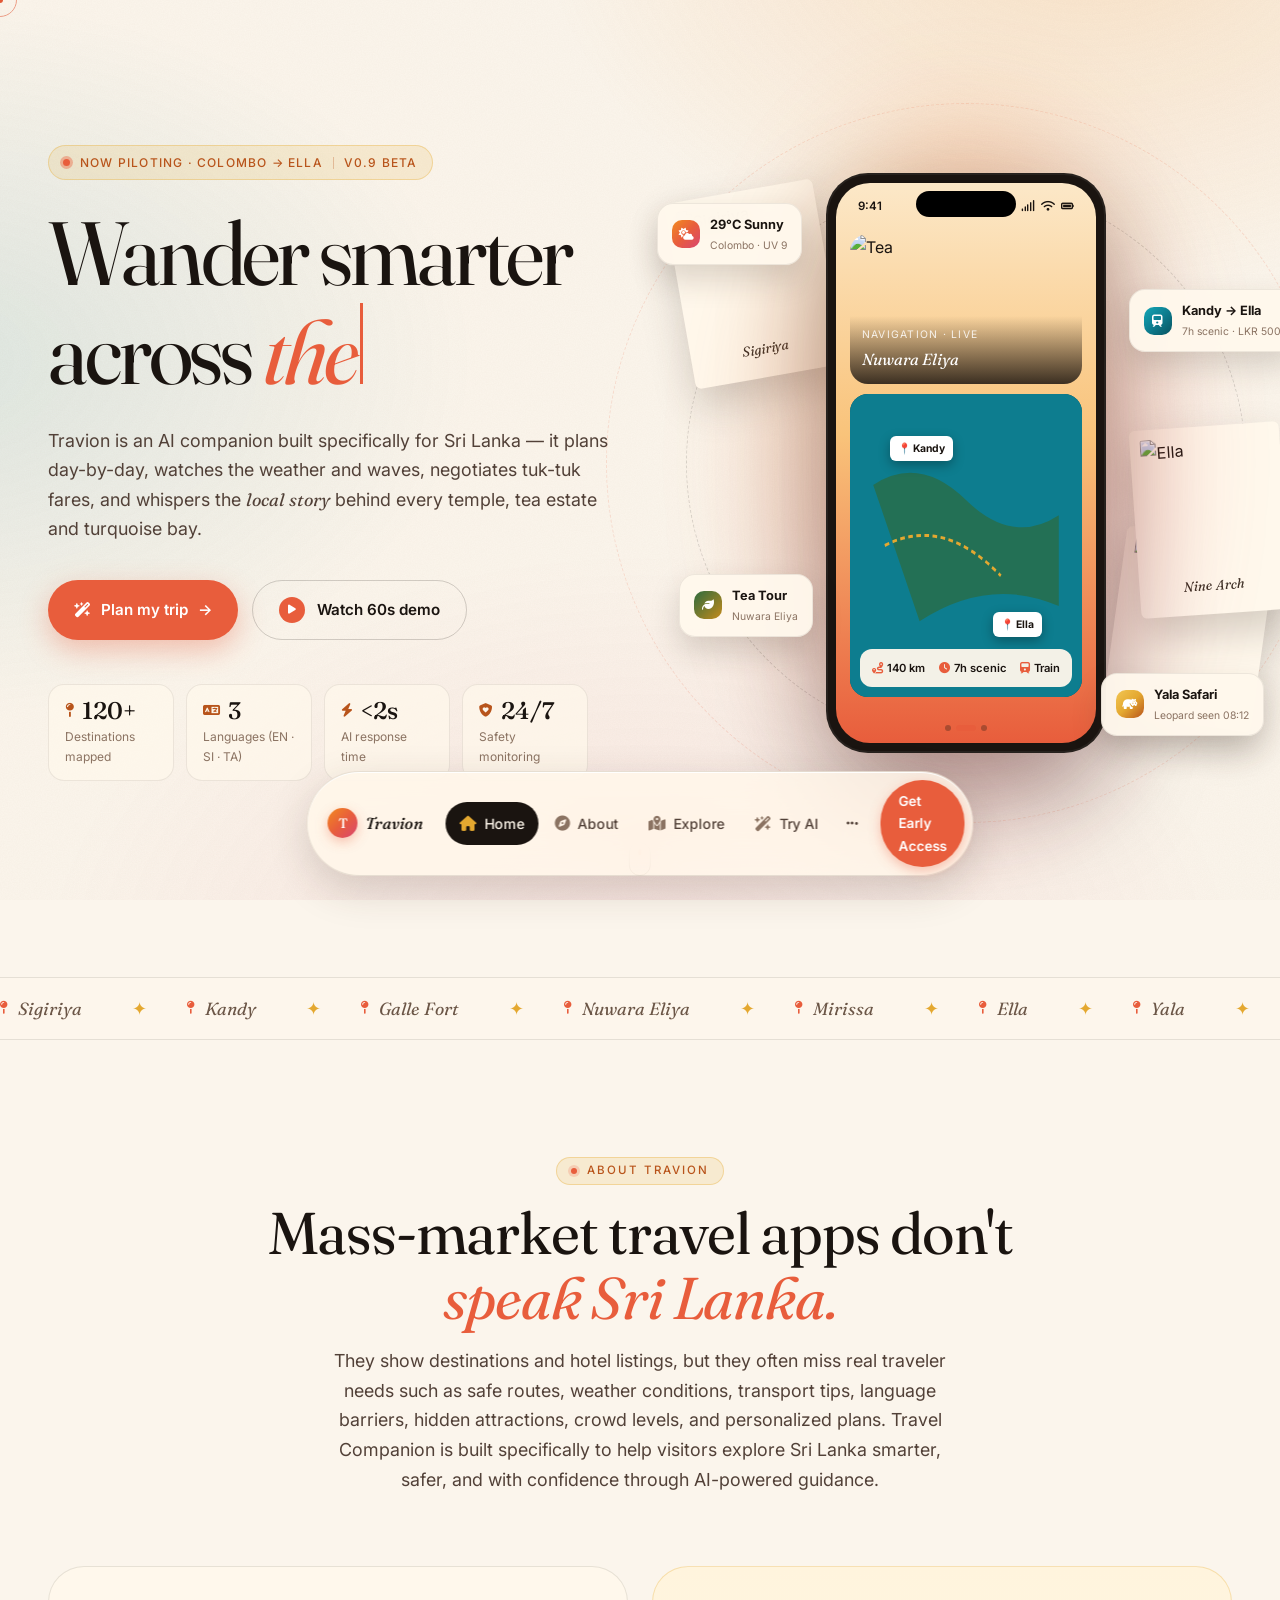
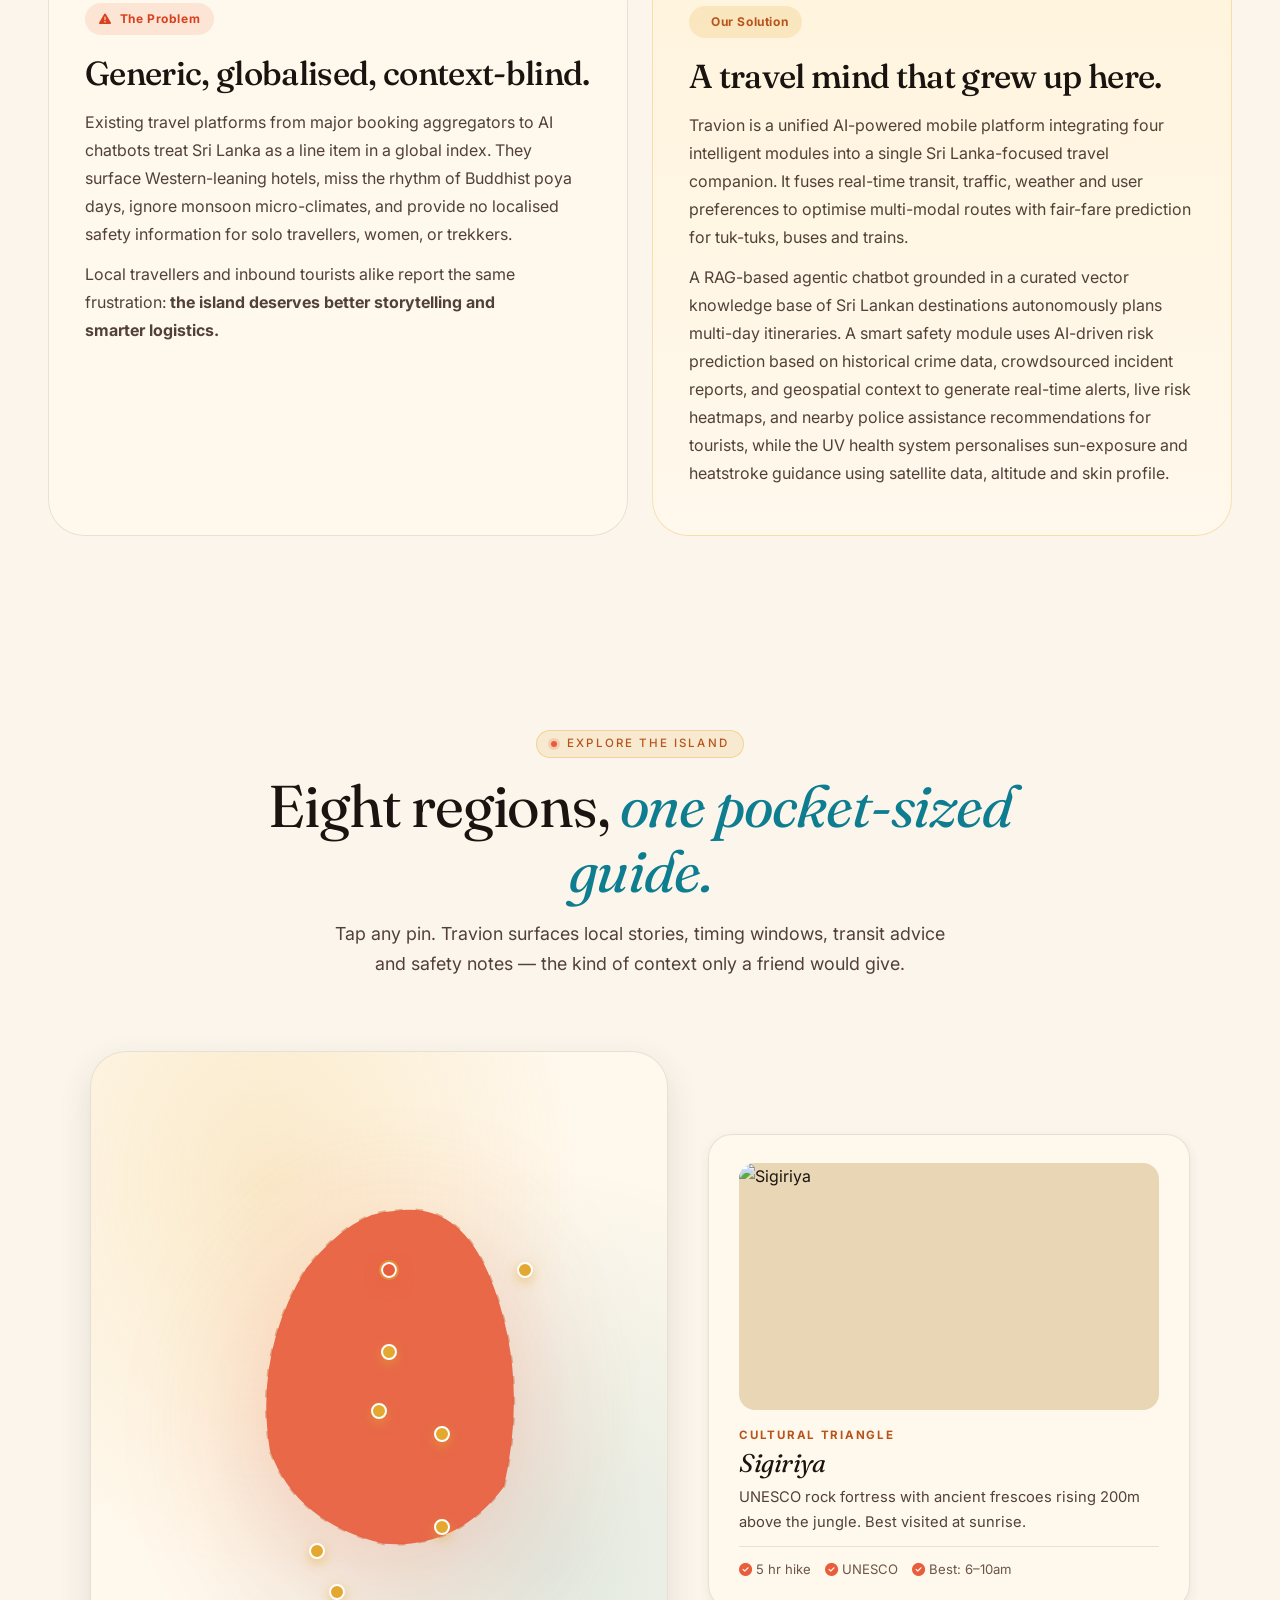
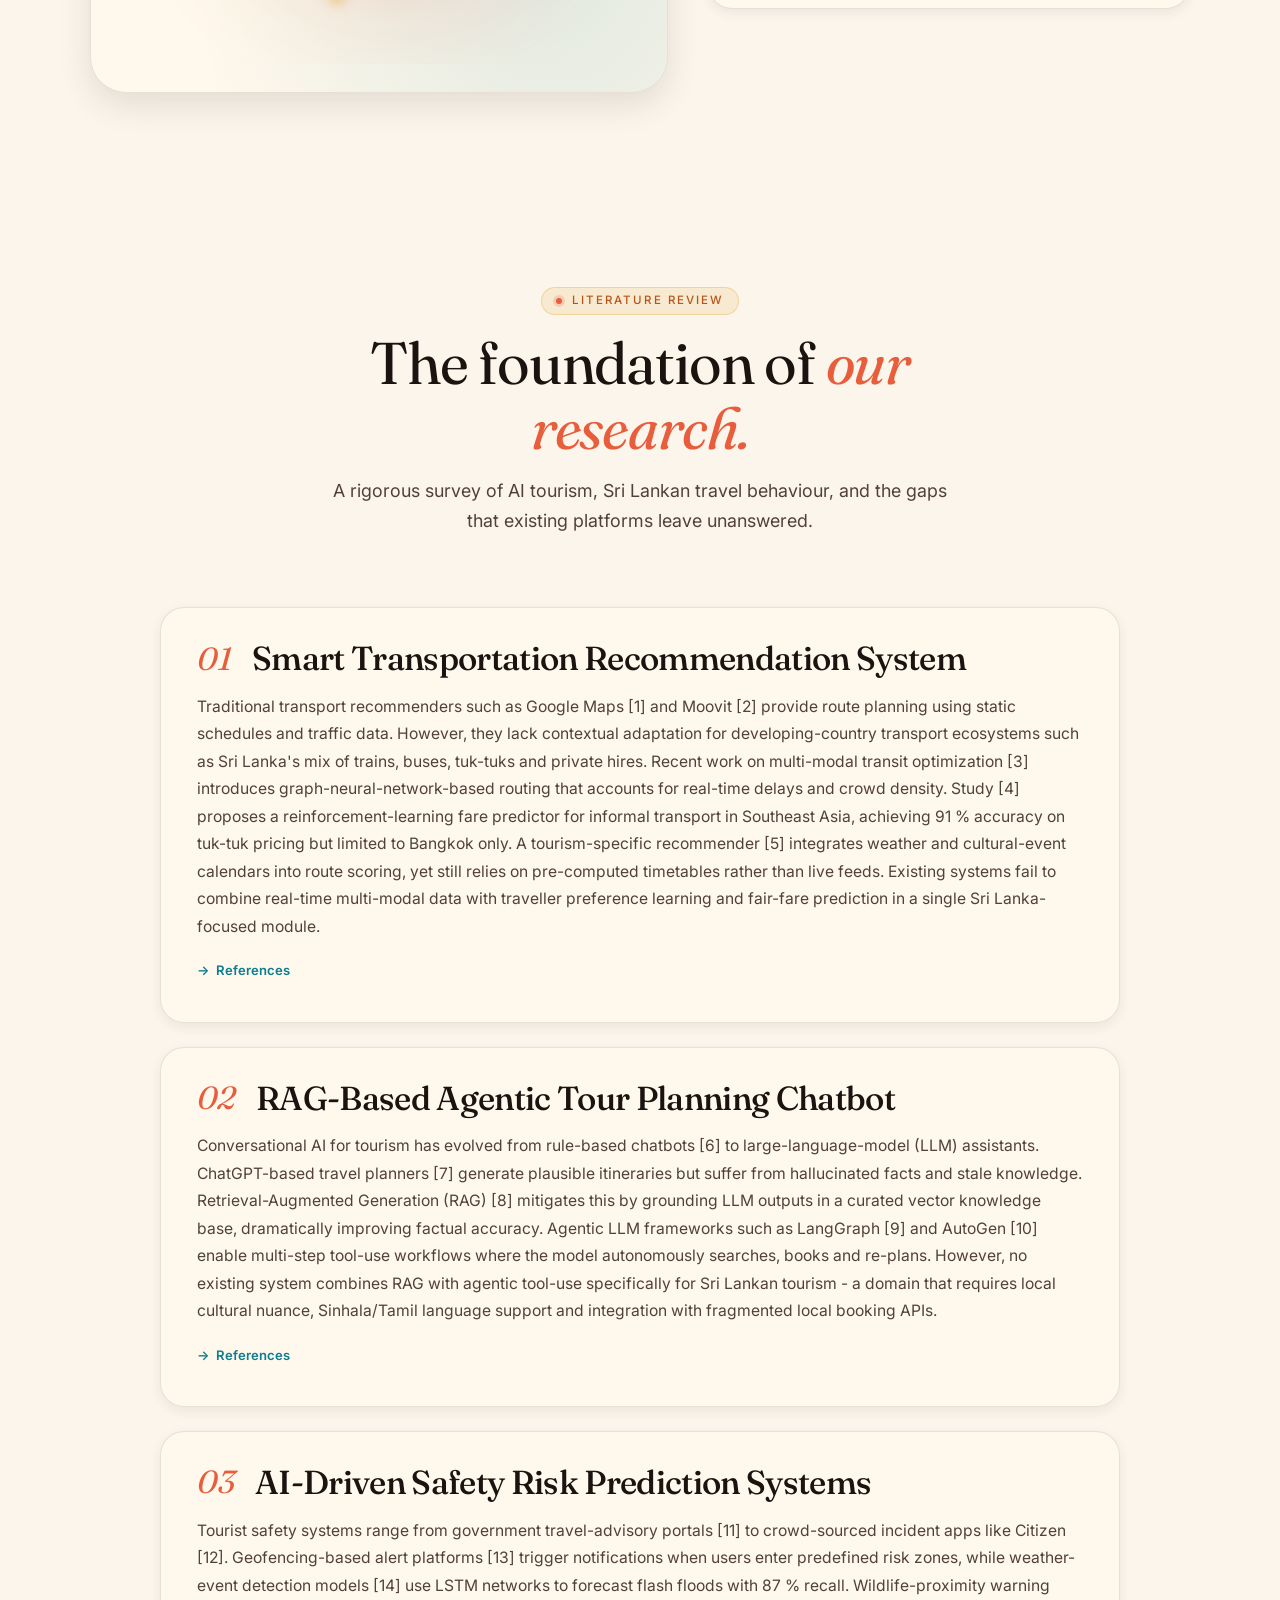
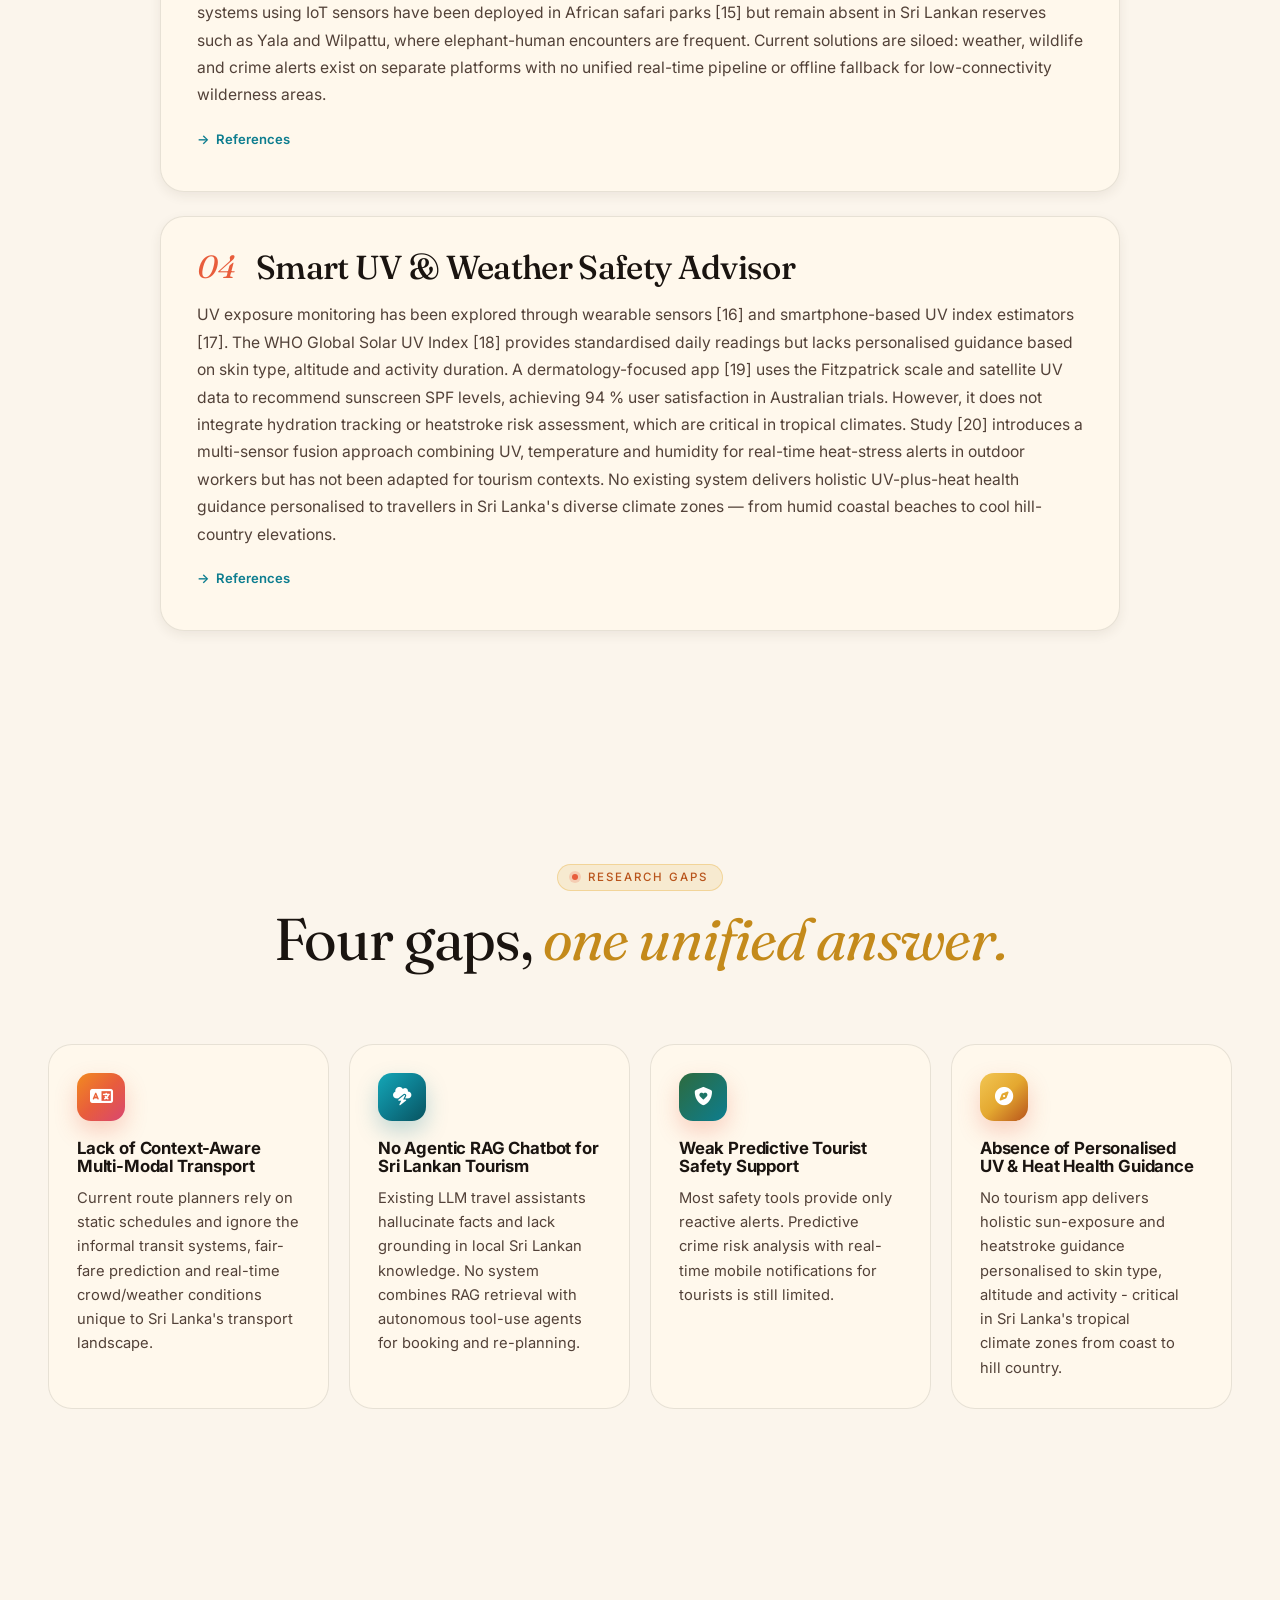
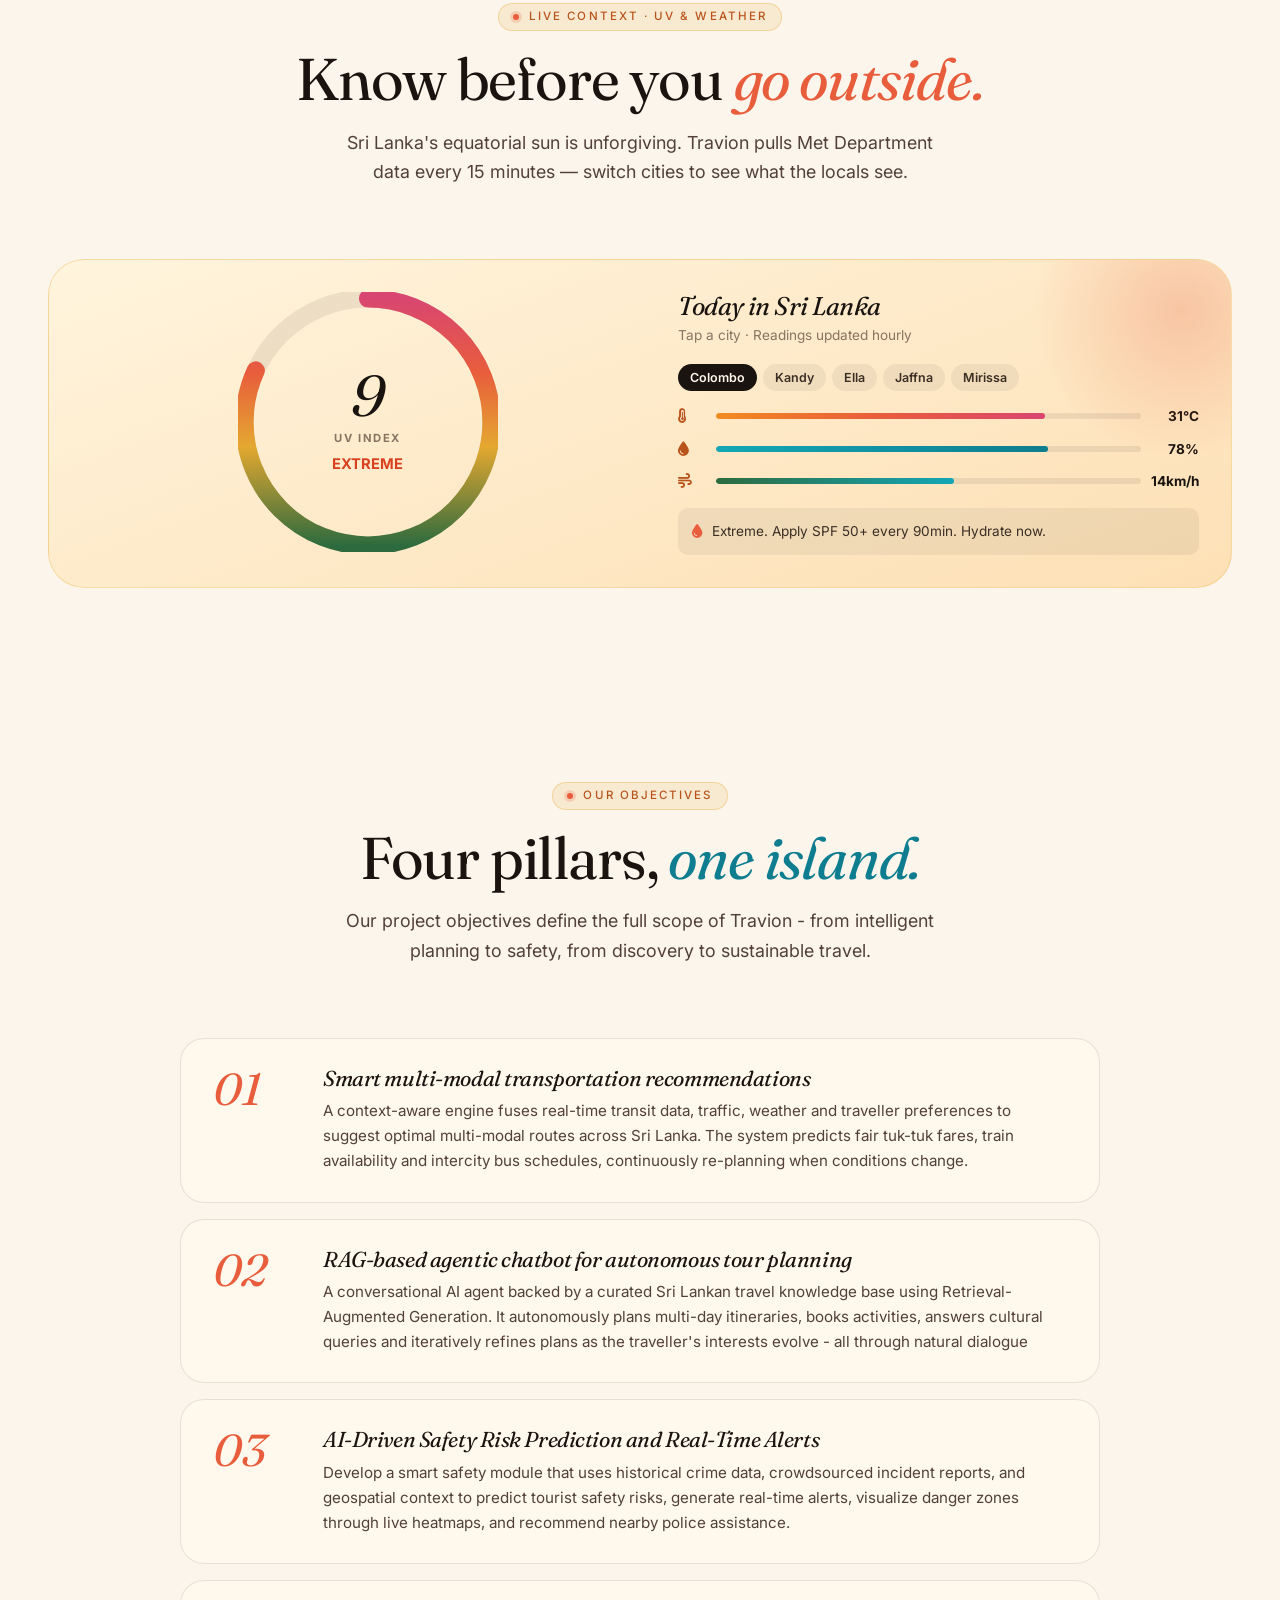
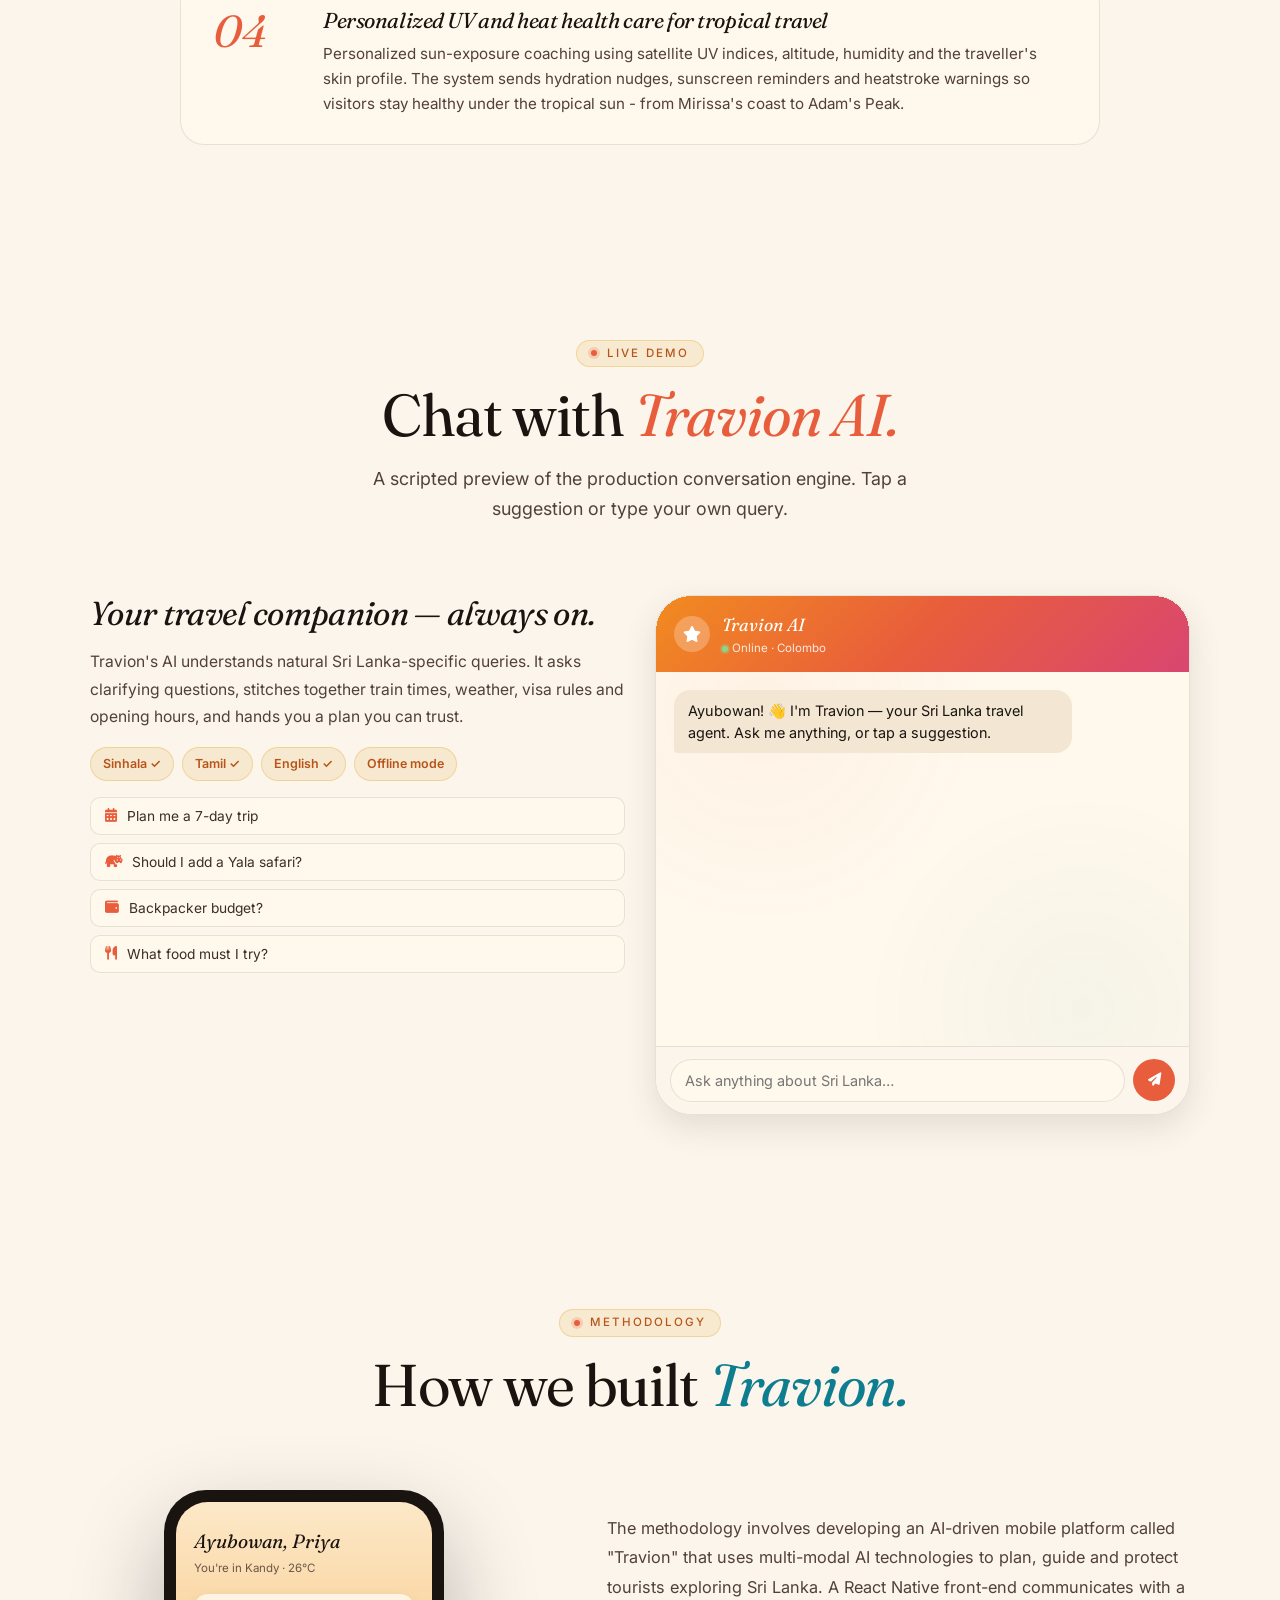
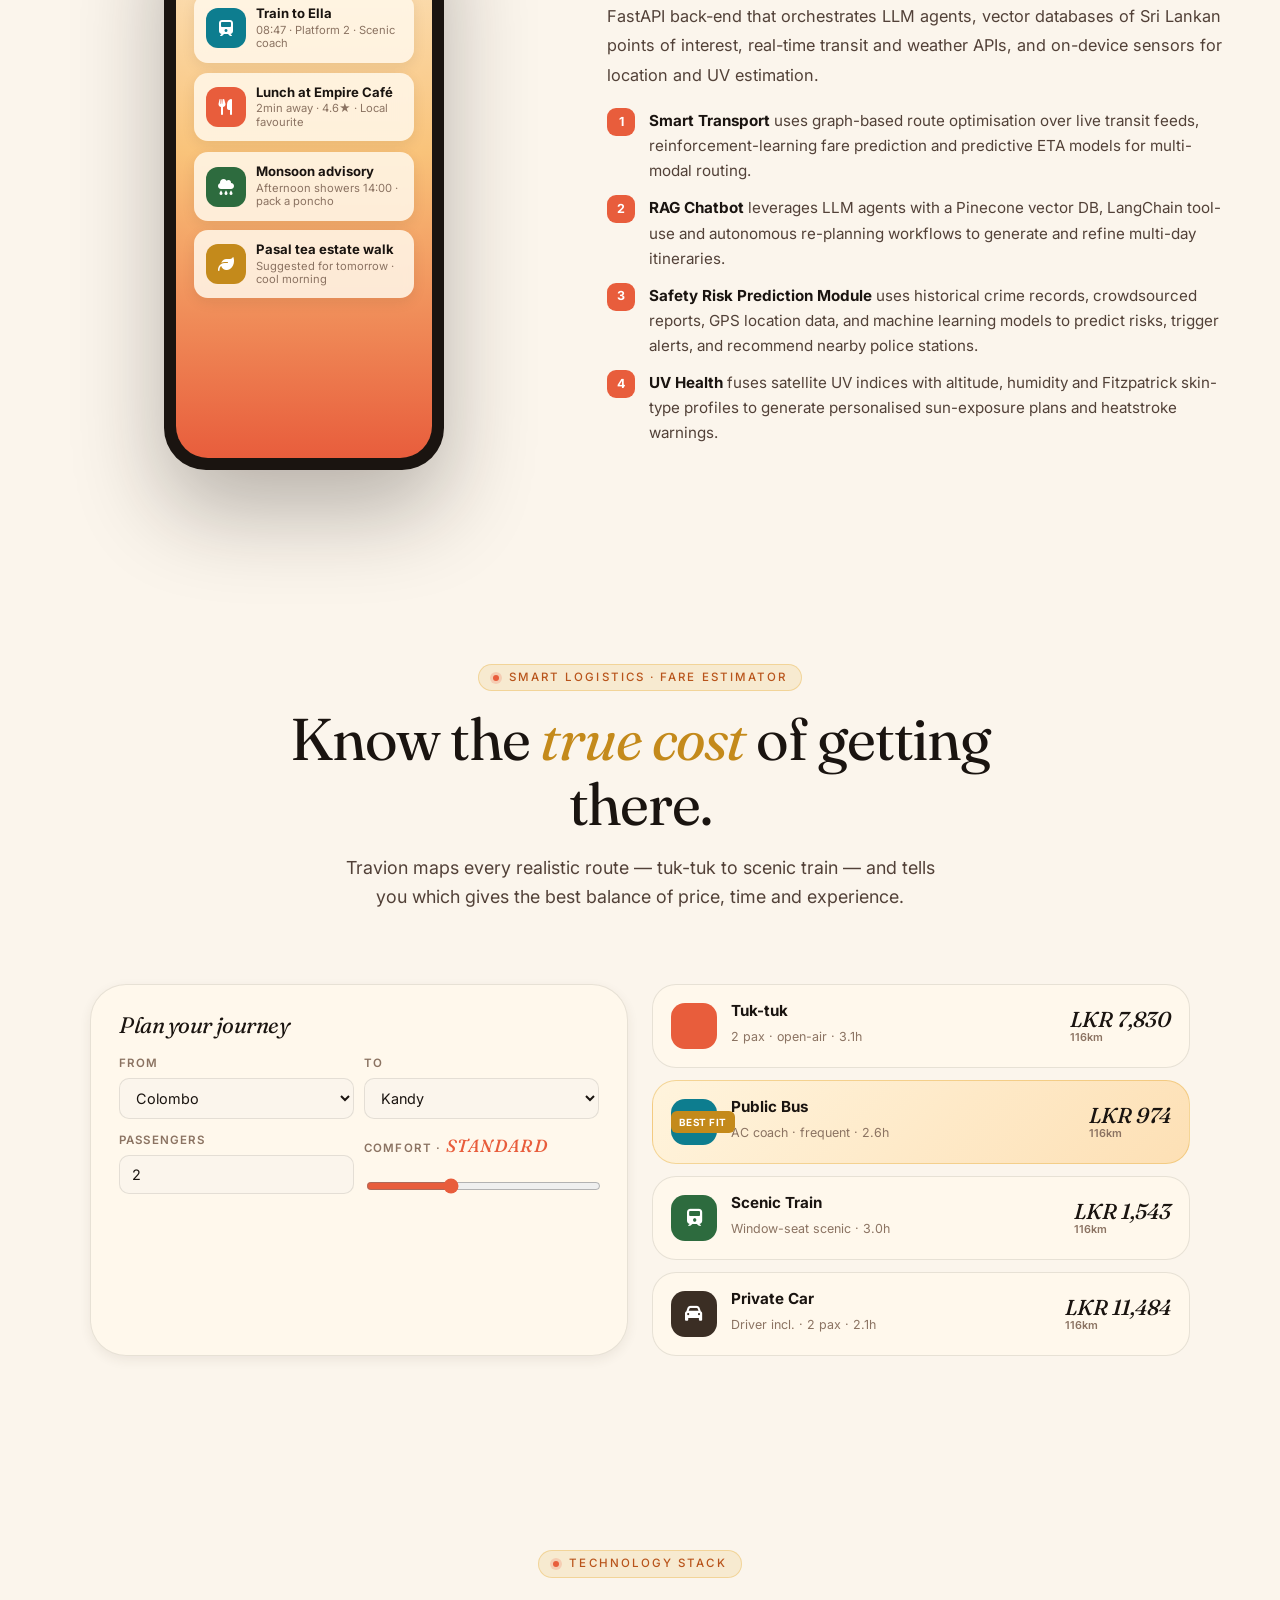
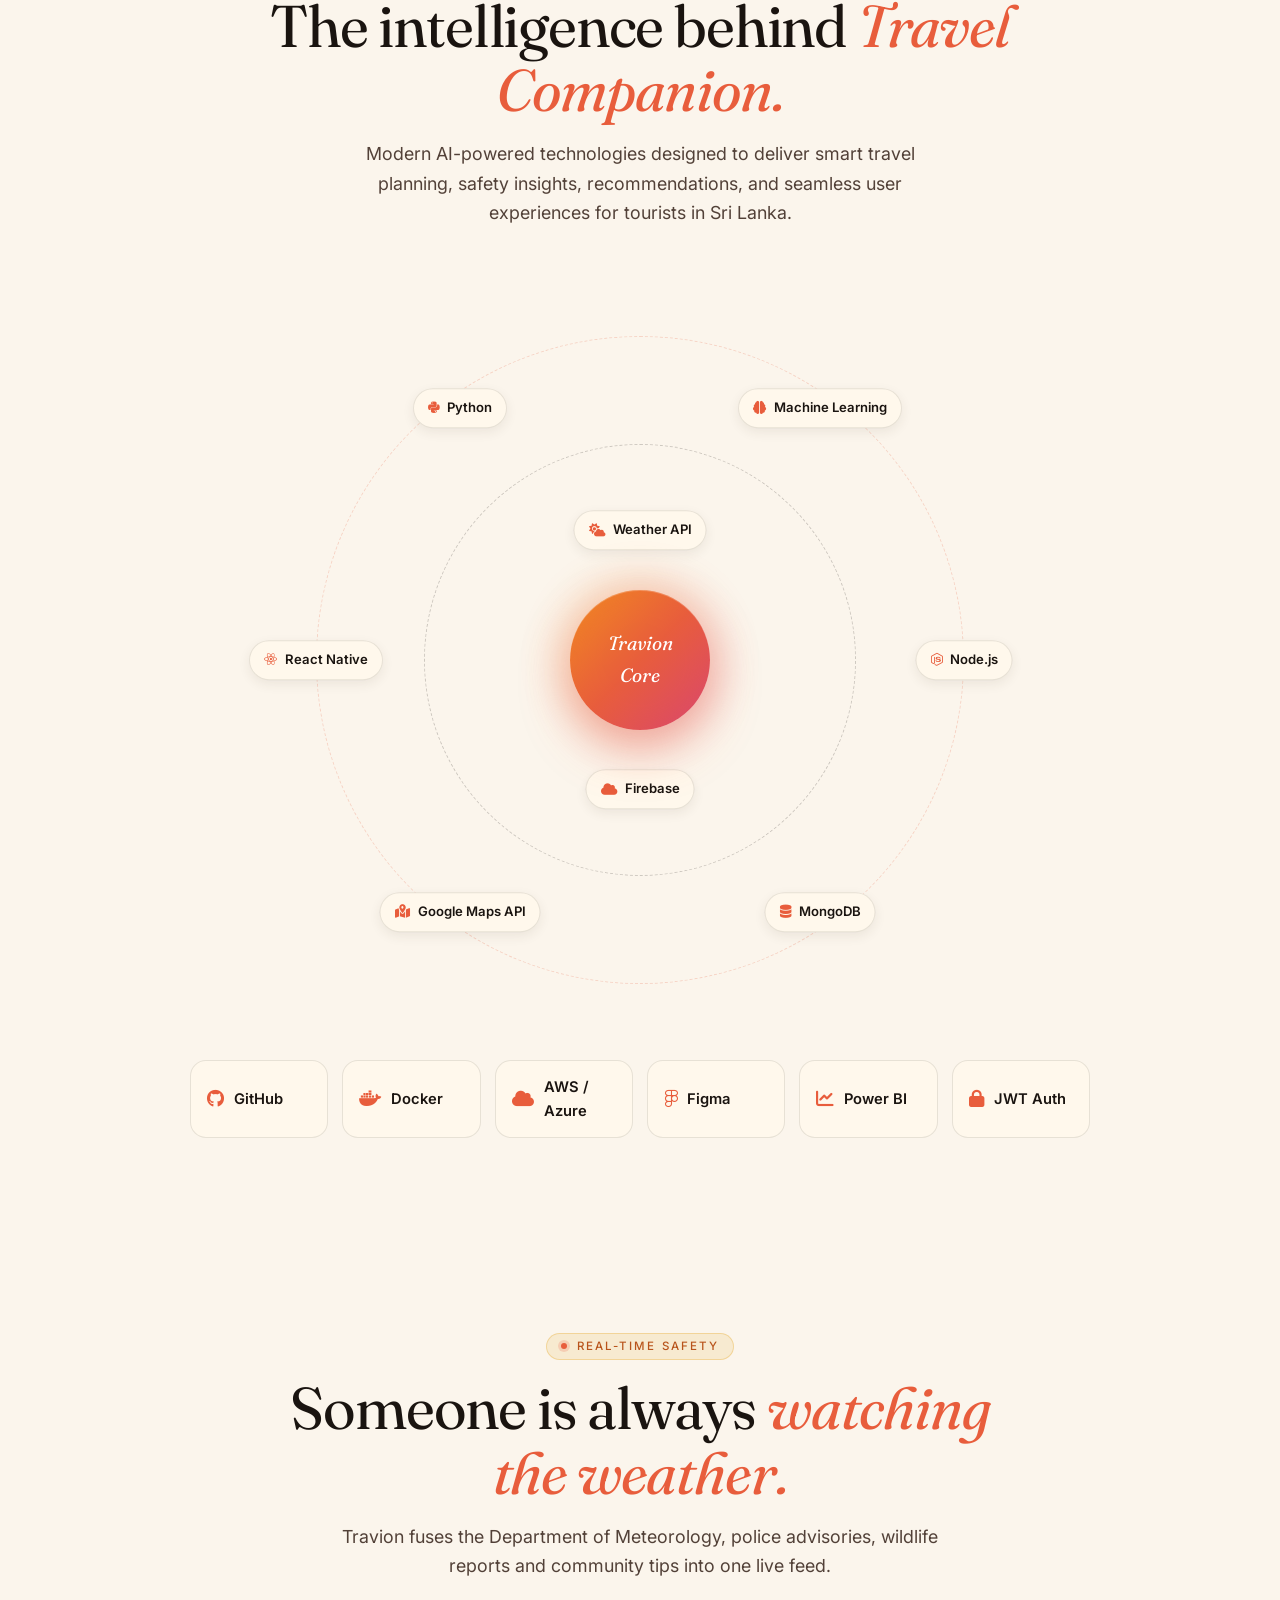
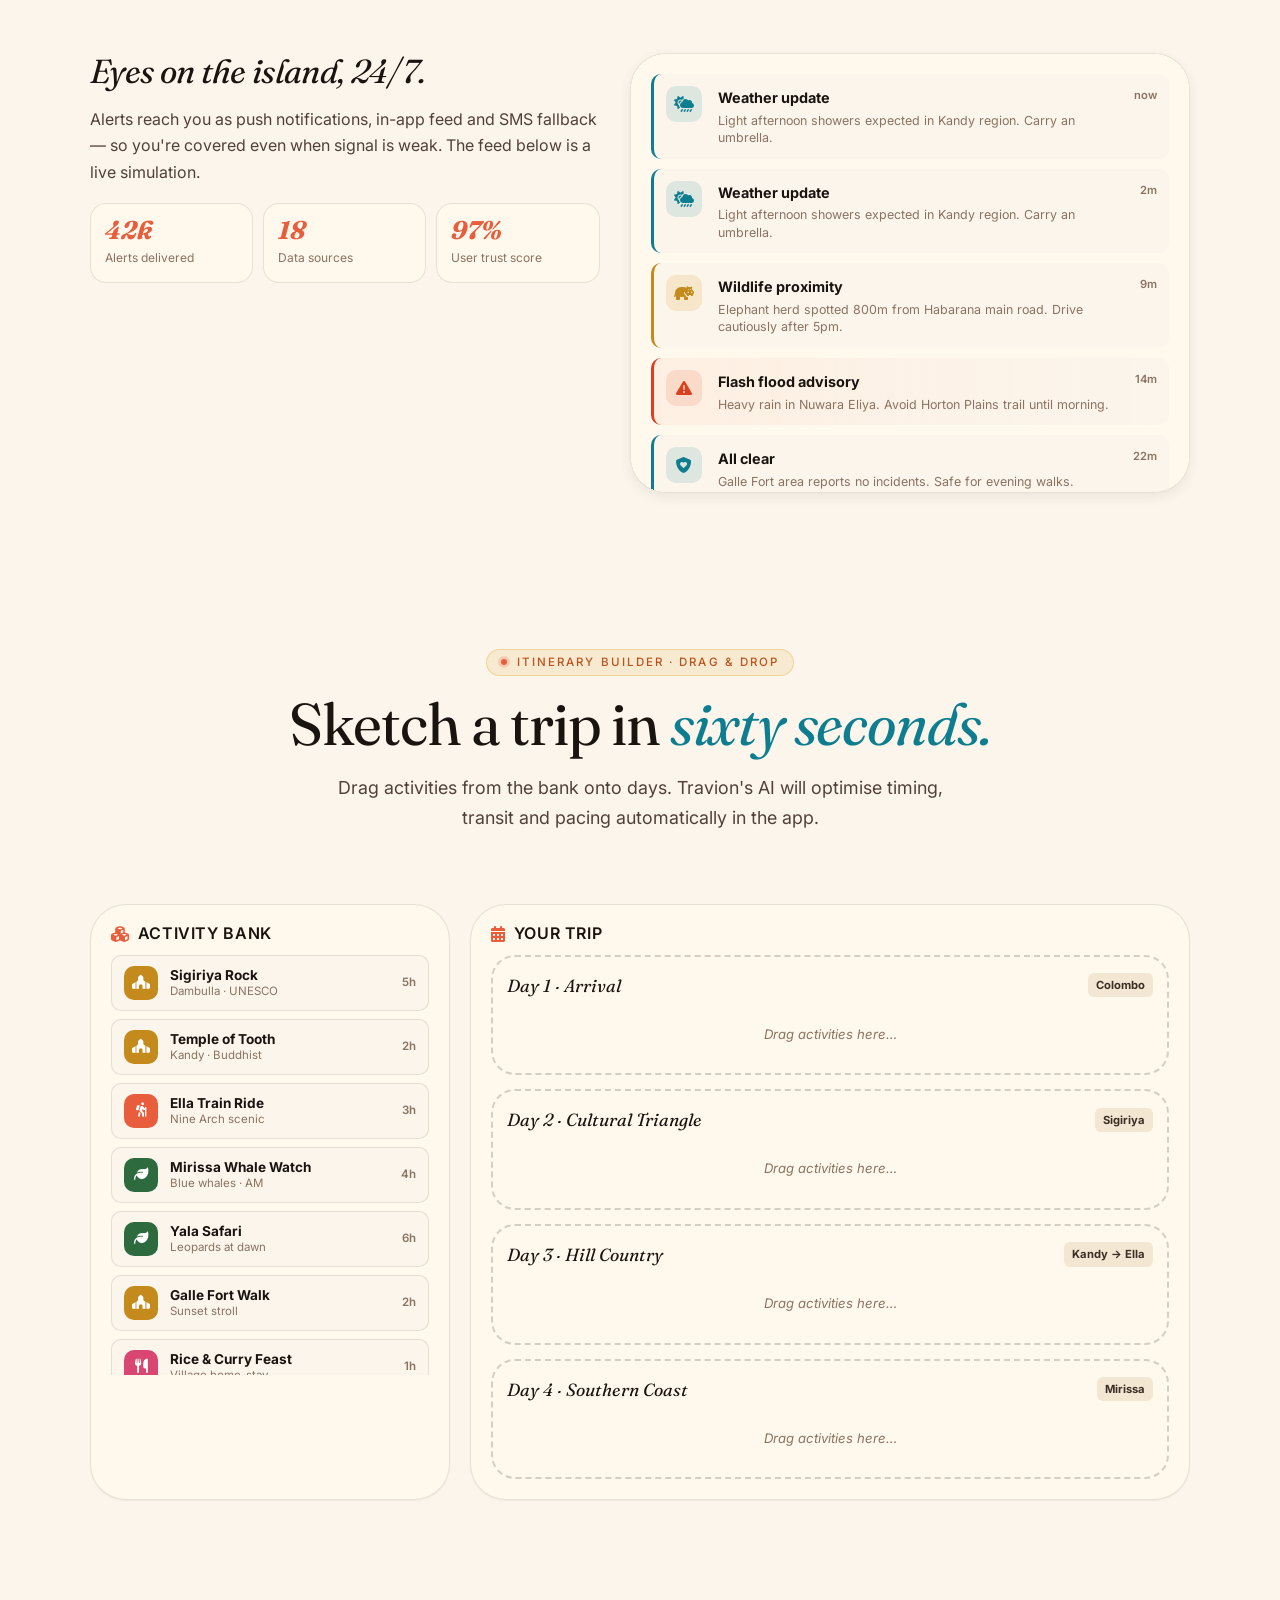
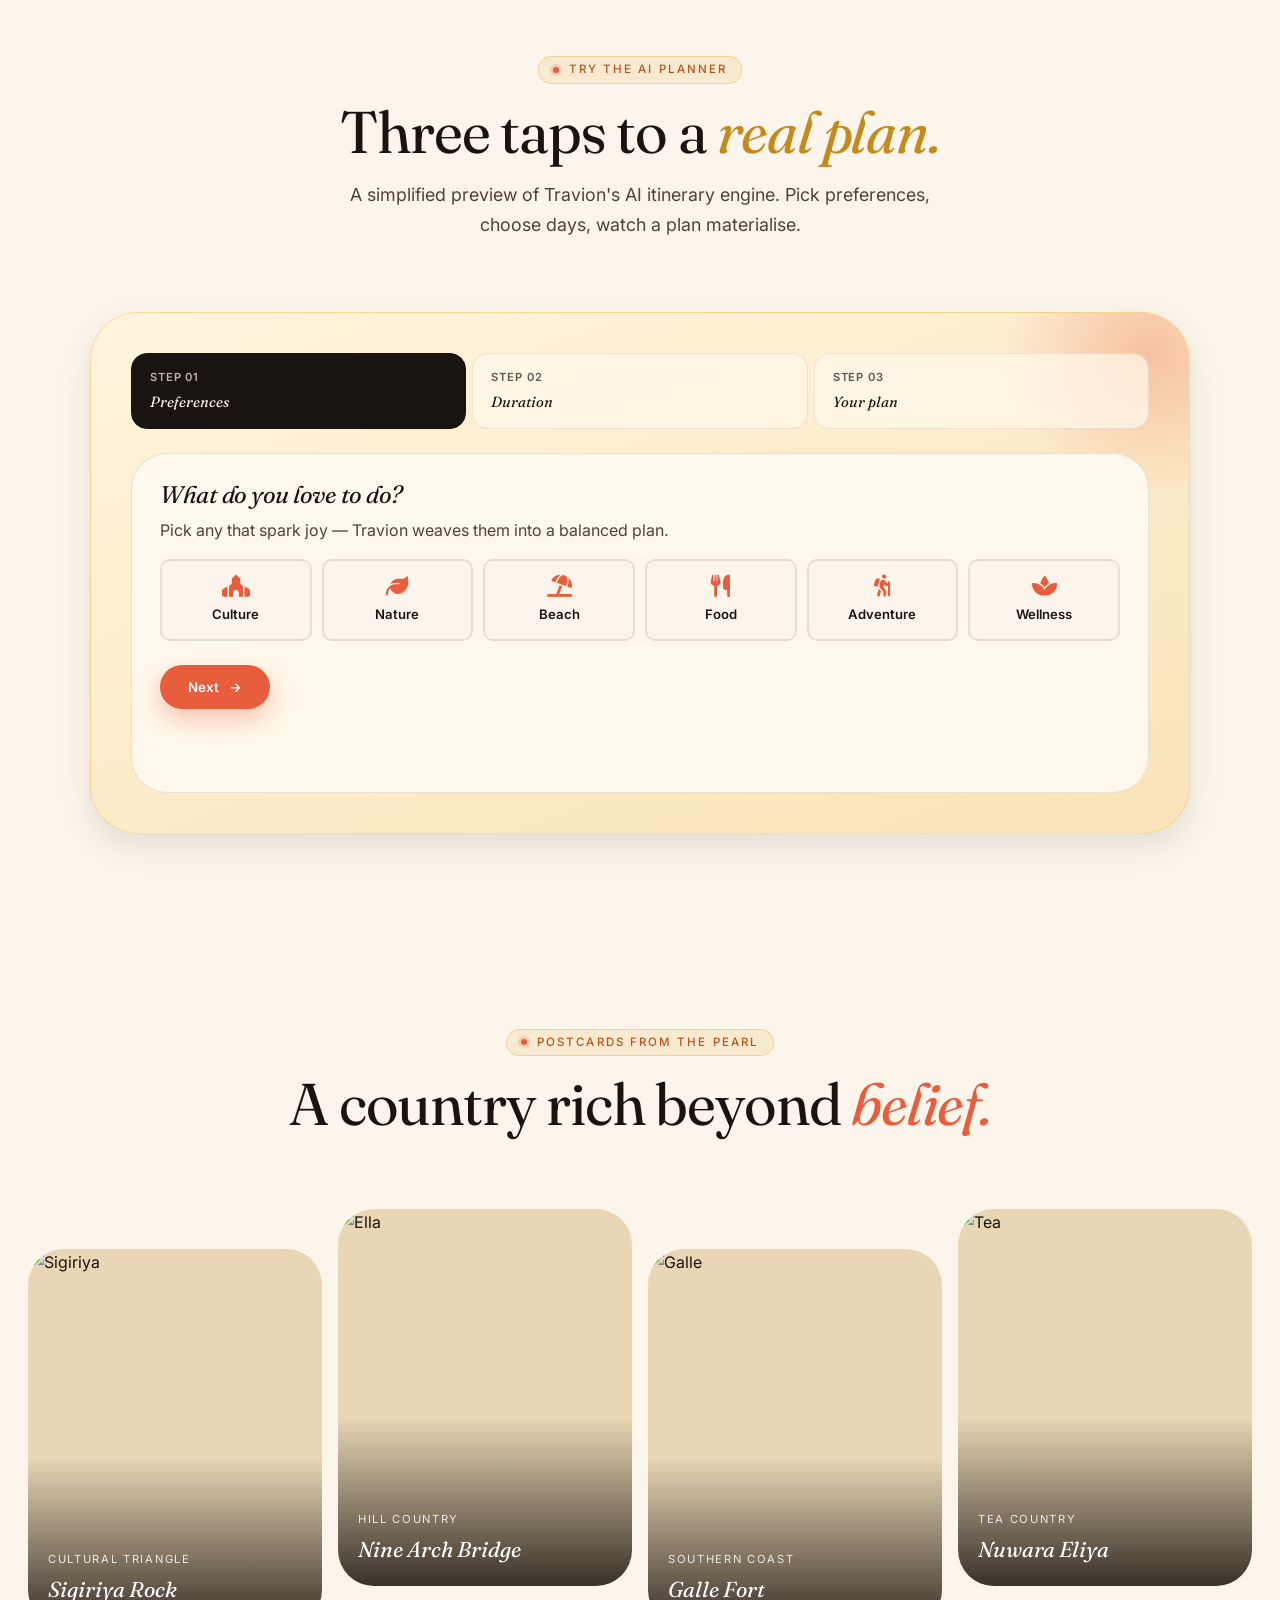
==== index.html @ 0b2d9ee4 "fix: changes" ====
<!doctype html>
<html lang="en">
<head>
  <meta charset="utf-8">
  <meta name="viewport" content="width=device-width, initial-scale=1, viewport-fit=cover">
  <title>Travion — Your AI Travel Companion for Sri Lanka</title>
  <meta name="description" content="Travion is an AI-powered travel companion built for Sri Lanka — smart itineraries, real-time safety, and local insights from Colombo to Trincomalee.">

  <!-- Fonts -->
  <link rel="preconnect" href="https://fonts.googleapis.com">
  <link rel="preconnect" href="https://fonts.gstatic.com" crossorigin>
  <link href="https://fonts.googleapis.com/css2?family=Fraunces:ital,opsz,wght@0,9..144,400;0,9..144,500;0,9..144,600;1,9..144,400;1,9..144,500&family=Inter:wght@400;500;600;700&family=JetBrains+Mono:wght@400;500&display=swap" rel="stylesheet">

  <!-- Icons -->
  <link rel="stylesheet" href="https://cdnjs.cloudflare.com/ajax/libs/font-awesome/6.5.2/css/all.min.css">

  <link rel="stylesheet" href="assets/css/styles.css">
</head>
<body class="motion-med">

  <!-- Preloader -->
  <div class="preloader" id="preloader">
    <div class="logo-loader">
      <div class="ring"></div>
      <span>Travion</span>
    </div>
  </div>

  <!-- Scroll progress -->
  <div class="progress-bar" id="progressBar"></div>

  <!-- Ambient background -->
  <div class="bg-fx"></div>
  <div class="grain"></div>

  <!-- Cursor -->
  <div class="cursor" id="cursor"></div>
  <div class="cursor-dot" id="cursorDot"></div>

  <!-- ============================================================
       DOCK NAV
       ============================================================ -->
  <nav class="dock-nav">
    <a href="#home" class="dk-brand">
      <span class="mk">T</span>
      <span>Travion</span>
    </a>
    <div class="dk-items">
      <a href="#home" class="dk-item active"><i class="fa-solid fa-house"></i><span>Home</span></a>
      <a href="#about" class="dk-item"><i class="fa-solid fa-compass"></i><span>About</span></a>
      <a href="#explore" class="dk-item"><i class="fa-solid fa-map-location-dot"></i><span>Explore</span></a>
      <a href="#demo" class="dk-item"><i class="fa-solid fa-wand-magic-sparkles"></i><span>Try AI</span></a>
      <button class="dk-menu-btn" data-popover="moreMenu" aria-label="More"><i class="fa-solid fa-ellipsis"></i></button>
    </div>
    <a href="#contact" class="dk-cta">Get Early Access</a>
  </nav>

  <div class="dk-popover" id="moreMenu">
    <a href="#research"><i class="fa-solid fa-book-open"></i>Research</a>
    <a href="#objectives"><i class="fa-solid fa-bullseye"></i>Objectives</a>
    <a href="#methodology"><i class="fa-solid fa-flask"></i>Methodology</a>
    <a href="#technology"><i class="fa-solid fa-microchip"></i>Technology</a>
    <a href="#roadmap"><i class="fa-solid fa-road"></i>Roadmap</a>
    <a href="#documents"><i class="fa-solid fa-folder-open"></i>Documents</a>
    <a href="#team"><i class="fa-solid fa-users"></i>Team</a>
    <a href="#" id="tweaksBtn"><i class="fa-solid fa-sliders"></i>Tweaks</a>
  </div>

  <!-- Mobile tabbar -->
  <nav class="tabbar">
    <div class="tabbar-inner">
      <a href="#home" class="active"><i class="fa-solid fa-house"></i>Home</a>
      <a href="#explore"><i class="fa-solid fa-map-location-dot"></i>Explore</a>
      <a href="#demo"><i class="fa-solid fa-wand-magic-sparkles"></i>AI</a>
      <a href="#team"><i class="fa-solid fa-users"></i>Team</a>
      <a href="#contact"><i class="fa-solid fa-envelope"></i>Contact</a>
    </div>
  </nav>

  <!-- Tweaks Panel -->
  <div class="tweaks-panel" id="tweaksPanel">
    <h5><i class="fa-solid fa-sliders"></i>Tweak the design</h5>
    <div class="tweaks-group">
      <label>Hero variant</label>
      <div class="tweaks-opts">
        <button data-variant="v1" class="on">Postcard</button>
        <button data-variant="v2">Editorial</button>
        <button data-variant="v3">Compass</button>
      </div>
    </div>
    <div class="tweaks-group">
      <label>Accent color</label>
      <div class="tweaks-swatches">
        <button data-accent="sunset" class="on" style="background:#e85d3c" aria-label="Sunset"></button>
        <button data-accent="gold" style="background:#e4a830" aria-label="Temple Gold"></button>
        <button data-accent="ocean" style="background:#0d7d8f" aria-label="Ocean"></button>
        <button data-accent="lotus" style="background:#d94671" aria-label="Lotus"></button>
        <button data-accent="jungle" style="background:#2d6b3e" aria-label="Jungle"></button>
      </div>
    </div>
    <div class="tweaks-group">
      <label>Motion intensity</label>
      <div class="tweaks-opts">
        <button data-motion="low">Calm</button>
        <button data-motion="med" class="on">Balanced</button>
        <button data-motion="high">Lively</button>
      </div>
    </div>
  </div>

  <!-- ============================================================
       HERO
       ============================================================ -->
  <header class="hero variant-v1" id="home">

    <!-- Variant 1: Postcard -->
    <div class="container hero-v1">
      <div class="hero-grid">
        <div class="hero-copy">
          <div class="badge-live reveal">
            <span class="pulse"></span>
            <span>Now piloting · Colombo → Ella</span>
            <span class="divider-v"></span>
            <span>v0.9 beta</span>
          </div>

          <h1 class="display reveal">
            <span class="l">Wander smarter</span>
            <span class="l">across <span class="typed-wrap"><em id="typedText">Ceylon</em><span class="typed-cursor"></span></span></span>
          </h1>

          <p class="lede-big reveal">
            Travion is an AI companion built specifically for Sri Lanka — it plans day-by-day,
            watches the weather and waves, negotiates tuk-tuk fares, and whispers the
            <span class="serif">local story</span> behind every temple, tea estate and turquoise bay.
          </p>

          <div class="hero-ctas reveal">
            <a href="#demo" class="btn-x btn-primary-x">
              <span class="bx-shine"></span>
              <span class="bx-inner"><i class="fa-solid fa-wand-magic-sparkles"></i>Plan my trip <span class="arrow">→</span></span>
            </a>
            <a href="#about" class="btn-x btn-ghost-x">
              <span class="bx-inner"><span class="play-ic"><i class="fa-solid fa-play"></i></span>Watch 60s demo</span>
            </a>
          </div>

          <div class="live-stats reveal">
            <div class="stat-x">
              <div class="sx-top"><i class="fa-solid fa-map-pin"></i><span class="n"><span data-count="120">0</span>+</span></div>
              <div class="sx-lbl">Destinations mapped</div>
            </div>
            <div class="stat-x">
              <div class="sx-top"><i class="fa-solid fa-language"></i><span class="n"><span data-count="3">0</span></span></div>
              <div class="sx-lbl">Languages (EN · SI · TA)</div>
            </div>
            <div class="stat-x">
              <div class="sx-top"><i class="fa-solid fa-bolt"></i><span class="n">&lt;<span data-count="2">0</span>s</span></div>
              <div class="sx-lbl">AI response time</div>
            </div>
            <div class="stat-x">
              <div class="sx-top"><i class="fa-solid fa-shield-heart"></i><span class="n"><span data-count="24">0</span>/7</span></div>
              <div class="sx-lbl">Safety monitoring</div>
            </div>
          </div>
        </div>

        <!-- Phone stage -->
        <div class="phone-stage reveal reveal-r">
          <div class="ring-orbit ro-a"></div>
          <div class="ring-orbit ro-b"></div>

          <!-- Floating polaroids -->
          <div class="polaroid pol-1">
            <img src="https://images.unsplash.com/photo-1566296314736-6eaac1ca0cb9?q=80&w=400&auto=format&fit=crop" alt="Sigiriya">
            <div>Sigiriya</div>
          </div>
          <div class="polaroid pol-2">
            <img src="https://images.unsplash.com/photo-1566296314736-6eaac1ca0cb9?q=80&w=400&auto=format&fit=crop" alt="Galle">
            <div>Galle Fort</div>
          </div>
          <div class="polaroid pol-3">
            <img src="https://images.unsplash.com/photo-1578922746465-3a80a228f223?q=80&w=400&auto=format&fit=crop" alt="Ella">
            <div>Nine Arch</div>
          </div>

          <!-- Orbit chips -->
          <div class="orbit-chip oc-1"><i class="fa-solid fa-cloud-sun"></i><div><strong>29°C Sunny</strong><small>Colombo · UV 9</small></div></div>
          <div class="orbit-chip oc-2"><i class="fa-solid fa-train"></i><div><strong>Kandy → Ella</strong><small>7h scenic · LKR 500</small></div></div>
          <div class="orbit-chip oc-3"><i class="fa-solid fa-leaf"></i><div><strong>Tea Tour</strong><small>Nuwara Eliya</small></div></div>
          <div class="orbit-chip oc-4"><i class="fa-solid fa-hippo"></i><div><strong>Yala Safari</strong><small>Leopard seen 08:12</small></div></div>

          <!-- Phone -->
          <div class="phone-x">
            <div class="ph-glow"></div>
            <div class="ph-frame">
              <div class="ph-notch"></div>
              <div class="ph-screen">
                <div class="ph-status"><span>9:41</span><span class="ph-bars"><i class="fa-solid fa-signal"></i> <i class="fa-solid fa-wifi"></i> <i class="fa-solid fa-battery-full"></i></span></div>

                <div class="ph-slides">
                  <!-- Slide 1: AI plan -->
                  <div class="ph-slide active">
                    <div class="ps-cover">
                      <img src="https://images.unsplash.com/photo-1578922746465-3a80a228f223?q=80&w=600&auto=format&fit=crop" alt="Kandy">
                      <div class="ps-cover-over"><div class="ps-tag">Day 3 of 7</div><div class="ps-head">Kandy → Sigiriya</div></div>
                    </div>
                    <div class="ps-body">
                      <div class="ai-typing"><span>Travion AI is planning</span><span class="dots"><i></i><i></i><i></i></span></div>
                      <ul class="ps-plan">
                        <li><span class="pp-t">06:00</span><span class="pp-ic c1"><i class="fa-solid fa-sun"></i></span><span class="pp-tx">Sigiriya climb<small>Beat the heat · 2h</small></span></li>
                        <li><span class="pp-t">11:30</span><span class="pp-ic c2"><i class="fa-solid fa-utensils"></i></span><span class="pp-tx">Rice &amp; curry<small>Local family home · $4</small></span></li>
                        <li><span class="pp-t">14:00</span><span class="pp-ic c3"><i class="fa-solid fa-place-of-worship"></i></span><span class="pp-tx">Dambulla caves<small>UNESCO · 45min drive</small></span></li>
                        <li><span class="pp-t">17:30</span><span class="pp-ic c4"><i class="fa-solid fa-leaf"></i></span><span class="pp-tx">Minneriya elephants<small>100+ herd at sunset</small></span></li>
                      </ul>
                    </div>
                  </div>
                  <!-- Slide 2: Map -->
                  <div class="ph-slide">
                    <div class="ps-cover">
                      <img src="https://images.unsplash.com/photo-1602391833977-358a52198938?q=80&w=600&auto=format&fit=crop" alt="Tea">
                      <div class="ps-cover-over"><div class="ps-tag">Navigation · Live</div><div class="ps-head">Nuwara Eliya</div></div>
                    </div>
                    <div class="ps-map">
                      <svg viewBox="0 0 200 200" preserveAspectRatio="none"><rect width="200" height="200" fill="#0d7d8f"/><path d="M 20 60 Q 60 40, 100 70 T 180 80 L 180 140 Q 120 120, 60 150 Z" fill="#2d6b3e" opacity="0.7"/><path d="M 30 100 Q 80 80, 130 120" stroke="#e4a830" stroke-width="2" fill="none" stroke-dasharray="4 3"/></svg>
                      <div class="map-pin mp-1">📍 Kandy</div>
                      <div class="map-pin mp-2">📍 Ella</div>
                      <div class="map-stats">
                        <span><i class="fa-solid fa-route"></i>140 km</span>
                        <span><i class="fa-solid fa-clock"></i>7h scenic</span>
                        <span><i class="fa-solid fa-train"></i>Train</span>
                      </div>
                    </div>
                  </div>
                  <!-- Slide 3: UV -->
                  <div class="ph-slide">
                    <div class="ps-wx">
                      <div class="wx-top">
                        <i class="fa-solid fa-sun wx-sun"></i>
                        <div class="wx-temp">31°</div>
                        <div class="wx-loc">Colombo · UV Index 9</div>
                      </div>
                      <div class="wx-bars">
                        <div class="wx-bar"><span>UV</span><div class="bar"><div class="fill" style="--w:85%;background:#e85d3c"></div></div><span>9/11</span></div>
                        <div class="wx-bar"><span>Humidity</span><div class="bar"><div class="fill" style="--w:78%;background:#0d7d8f"></div></div><span>78%</span></div>
                        <div class="wx-bar"><span>Wind</span><div class="bar"><div class="fill" style="--w:35%;background:#2d6b3e"></div></div><span>14 km/h</span></div>
                      </div>
                      <div class="wx-tip"><i class="fa-solid fa-triangle-exclamation"></i>Apply SPF 50+ before Gangaramaya temple visit</div>
                    </div>
                  </div>
                </div>

                <div class="ph-dots"><i class="active"></i><i></i><i></i></div>
              </div>
            </div>
          </div>
        </div>
      </div>
    </div>

    <!-- Variant 2: Editorial full-bleed -->
    <div class="hero-v2">
      <div class="hero-v2-media in">
        <img src="https://images.unsplash.com/photo-1566296314736-6eaac1ca0cb9?q=80&w=1600&auto=format&fit=crop" alt="Sigiriya sunrise">
        <div class="float-chip"><i class="fa-solid fa-location-dot"></i>Sigiriya · 06:24 AM · 22°C</div>
      </div>
      <div class="hero-v2-copy">
        <div class="v2-meta"><span>Travion</span><span class="dot"></span><span>Sri Lanka · 2026</span></div>
        <h1 class="display">A travel mind,<br><span class="hl">tuned for the pearl of the Indian Ocean.</span></h1>
        <p class="lede-big">An intelligent companion that learns your pace, warns you of monsoons, reads bus timetables in Sinhala and whispers which rice-and-curry house locals actually go to.</p>
        <div class="hero-ctas">
          <a href="#demo" class="btn-x btn-primary-x"><span class="bx-inner"><i class="fa-solid fa-wand-magic-sparkles"></i>Try the AI <span class="arrow">→</span></span></a>
          <a href="#about" class="btn-x btn-ghost-x"><span class="bx-inner"><span class="play-ic"><i class="fa-solid fa-play"></i></span>The story</span></a>
        </div>
      </div>
    </div>

    <!-- Variant 3: Compass -->
    <div class="container hero-v3">
      <div class="v3-wrap">
        <div class="hero-copy">
          <span class="eyebrow">The Travion Project</span>
          <h1 class="display">The island<br><span class="hl-ocean">in your pocket.</span></h1>
          <p class="lede-big">From the elephant highways of Yala to the Dutch lanes of Galle — Travion maps Sri Lanka the way locals see it, then hands the compass to you.</p>
          <div class="hero-ctas">
            <a href="#explore" class="btn-x btn-primary-x"><span class="bx-inner"><i class="fa-solid fa-compass"></i>Explore <span class="arrow">→</span></span></a>
            <a href="#demo" class="btn-x btn-ghost-x"><span class="bx-inner"><i class="fa-solid fa-wand-magic-sparkles"></i>Try the AI</span></a>
          </div>
        </div>
        <div class="v3-compass">
          <svg class="v3-compass-svg" viewBox="-100 -100 200 200">
            <circle class="compass-ring" r="95"/>
            <circle class="compass-ring" r="75"/>
            <circle class="compass-ring" r="55"/>
            <line class="compass-tick" x1="0" y1="-95" x2="0" y2="-88"/>
            <line class="compass-tick" x1="0" y1="95"  x2="0" y2="88"/>
            <line class="compass-tick" x1="-95" y1="0" x2="-88" y2="0"/>
            <line class="compass-tick" x1="95"  y1="0" x2="88" y2="0"/>
            <!-- Stylized Sri Lanka silhouette -->
            <path class="sl-stroke" d="M -8 -48 Q 18 -52, 28 -28 Q 38 4, 30 36 Q 18 52, -4 48 Q -24 40, -30 16 Q -32 -12, -20 -34 Q -14 -44, -8 -48 Z"/>
            <path class="sl-island" d="M -8 -48 Q 18 -52, 28 -28 Q 38 4, 30 36 Q 18 52, -4 48 Q -24 40, -30 16 Q -32 -12, -20 -34 Q -14 -44, -8 -48 Z"/>
          </svg>
          <div class="v3-pin" style="top:28%;left:62%"><div class="v3-pin-label">Sigiriya</div></div>
          <div class="v3-pin" style="top:56%;left:55%"><div class="v3-pin-label">Kandy</div></div>
          <div class="v3-pin" style="top:78%;left:40%"><div class="v3-pin-label">Galle</div></div>
          <div class="v3-pin" style="top:70%;left:65%"><div class="v3-pin-label">Ella</div></div>
        </div>
      </div>
    </div>

    <div class="scroll-hint"><span>Scroll to explore</span><div class="mouse"></div></div>
  </header>

  <!-- ============================================================
       TICKER
       ============================================================ -->
  <div class="ticker">
    <div class="ticker-track">
      <span><i class="fa-solid fa-map-pin"></i>Sigiriya</span>
      <span><i class="fa-solid fa-map-pin"></i>Kandy</span>
      <span><i class="fa-solid fa-map-pin"></i>Galle Fort</span>
      <span><i class="fa-solid fa-map-pin"></i>Nuwara Eliya</span>
      <span><i class="fa-solid fa-map-pin"></i>Mirissa</span>
      <span><i class="fa-solid fa-map-pin"></i>Ella</span>
      <span><i class="fa-solid fa-map-pin"></i>Yala</span>
      <span><i class="fa-solid fa-map-pin"></i>Trincomalee</span>
      <span><i class="fa-solid fa-map-pin"></i>Anuradhapura</span>
      <span><i class="fa-solid fa-map-pin"></i>Polonnaruwa</span>
      <span><i class="fa-solid fa-map-pin"></i>Jaffna</span>
      <span><i class="fa-solid fa-map-pin"></i>Arugam Bay</span>
      <!-- repeat for seamless loop -->
      <span><i class="fa-solid fa-map-pin"></i>Sigiriya</span>
      <span><i class="fa-solid fa-map-pin"></i>Kandy</span>
      <span><i class="fa-solid fa-map-pin"></i>Galle Fort</span>
      <span><i class="fa-solid fa-map-pin"></i>Nuwara Eliya</span>
      <span><i class="fa-solid fa-map-pin"></i>Mirissa</span>
      <span><i class="fa-solid fa-map-pin"></i>Ella</span>
      <span><i class="fa-solid fa-map-pin"></i>Yala</span>
      <span><i class="fa-solid fa-map-pin"></i>Trincomalee</span>
      <span><i class="fa-solid fa-map-pin"></i>Anuradhapura</span>
      <span><i class="fa-solid fa-map-pin"></i>Polonnaruwa</span>
      <span><i class="fa-solid fa-map-pin"></i>Jaffna</span>
      <span><i class="fa-solid fa-map-pin"></i>Arugam Bay</span>
    </div>
  </div>

  <!-- ============================================================
       ABOUT / PROBLEM
       ============================================================ -->
  <section class="section" id="about">
    <div class="container">
      <div class="section-head reveal">
        <span class="eyebrow">About Travion</span>
        <h2 class="title">Mass-market travel apps don't <span class="hl">speak Sri Lanka.</span></h2>
        <p class="lede">They show destinations and hotel listings, but they often miss real traveler needs such as safe routes, weather conditions, transport tips, language barriers, hidden attractions, crowd levels, and personalized plans. Travel Companion is built specifically to help visitors explore Sri Lanka smarter, safer, and with confidence through AI-powered guidance.</p>
      </div>

      <div class="prob-grid">
        <div class="prob-card reveal reveal-l">
          <span class="badge"><i class="fa-solid fa-triangle-exclamation"></i>The Problem</span>
          <h3>Generic, globalised, context-blind.</h3>
          <p>Existing travel platforms from major booking aggregators to AI chatbots treat Sri Lanka as a line item in a global index. They surface Western-leaning hotels, miss the rhythm of Buddhist poya days, ignore monsoon micro-climates, and provide no localised safety information for solo travellers, women, or trekkers.</p>
          <p>Local travellers and inbound tourists alike report the same frustration: <strong>the island deserves better storytelling and smarter logistics.</strong></p>
        </div>
        <div class="prob-card solution reveal reveal-r">
          <span class="badge"><i class="fa-solid fa-sparkles"></i>Our Solution</span>
          <h3>A travel mind that grew up here.</h3>
          <p>Travion is a unified AI-powered mobile platform integrating four intelligent modules into a single Sri Lanka-focused travel companion. It fuses real-time transit, traffic, weather and user preferences to optimise multi-modal routes with fair-fare prediction for tuk-tuks, buses and trains.</p>
          <p>A RAG-based agentic chatbot grounded in a curated vector knowledge base of Sri Lankan destinations autonomously plans multi-day itineraries. A smart safety module uses AI-driven risk prediction based on historical crime data, crowdsourced incident reports, and geospatial context to generate real-time alerts, live risk heatmaps, and nearby police assistance recommendations for tourists, while the UV health system personalises sun-exposure and heatstroke guidance using satellite data, altitude and skin profile.</p>
        </div>
      </div>
    </div>
  </section>

  <!-- ============================================================
       WIDGET — Interactive Map
       ============================================================ -->
  <section class="section section-widgets" id="explore">
    <div class="container-wide">
      <div class="section-head reveal">
        <span class="eyebrow">Explore the island</span>
        <h2 class="title">Eight regions, <span class="hl-ocean">one pocket-sized guide.</span></h2>
        <p class="lede">Tap any pin. Travion surfaces local stories, timing windows, transit advice and safety notes — the kind of context only a friend would give.</p>
      </div>

      <div class="sl-map-wrap reveal">
        <div class="sl-map-stage" id="slMap">
          <svg class="sl-svg" viewBox="-100 -100 200 200" preserveAspectRatio="xMidYMid meet">
            <defs>
              <radialGradient id="islandGrad" cx="40%" cy="30%">
                <stop offset="0%" stop-color="#f28b20"/>
                <stop offset="100%" stop-color="#d9401f"/>
              </radialGradient>
            </defs>
            <path class="island-halo" d="M 6 -62 Q 30 -66, 42 -38 Q 58 0, 48 44 Q 30 68, 2 66 Q -32 58, -42 30 Q -48 -8, -28 -40 Q -10 -62, 6 -62 Z"/>
            <path class="island" d="M 6 -62 Q 30 -66, 42 -38 Q 58 0, 48 44 Q 30 68, 2 66 Q -32 58, -42 30 Q -48 -8, -28 -40 Q -10 -62, 6 -62 Z" fill="url(#islandGrad)"/>
          </svg>
          <div id="slPins" style="position:absolute;inset:28px"></div>
        </div>
        <div class="sl-detail" id="slDetail"></div>
      </div>
    </div>
  </section>

  <!-- ============================================================
       RESEARCH / LITERATURE
       ============================================================ -->
  <section class="section" id="research">
    <div class="container">
      <div class="section-head reveal">
        <span class="eyebrow">Literature Review</span>
        <h2 class="title">The foundation of <span class="hl">our research.</span></h2>
        <p class="lede">A rigorous survey of AI tourism, Sri Lankan travel behaviour, and the gaps that existing platforms leave unanswered.</p>
      </div>

      <div class="lit-wrap">
        <article class="lit-card reveal">
          <div class="lit-head"><span class="lit-num">01</span><h3 class="lit-title">Smart Transportation Recommendation System</h3></div>
          <p class="lit-body">Traditional transport recommenders such as Google Maps [1] and Moovit [2] provide route planning using static schedules and traffic data. However, they lack contextual adaptation for developing-country transport ecosystems such as Sri Lanka's mix of trains, buses, tuk-tuks and private hires. Recent work on multi-modal transit optimization [3] introduces graph-neural-network-based routing that accounts for real-time delays and crowd density. Study [4] proposes a reinforcement-learning fare predictor for informal transport in Southeast Asia, achieving 91 % accuracy on tuk-tuk pricing but limited to Bangkok only. A tourism-specific recommender [5] integrates weather and cultural-event calendars into route scoring, yet still relies on pre-computed timetables rather than live feeds. Existing systems fail to combine real-time multi-modal data with traveller preference learning and fair-fare prediction in a single Sri Lanka-focused module.</p>
          
          <details class="lit-refs"><summary>References</summary>
          <ol>
                                <li>Google LLC, "Google Maps Platform - Routes API," [Online]. Available: https://developers.google.com/maps/documentation/routes.</li>
                                <li>Moovit Inc., "Moovit - Smart Public Transit App," [Online]. Available: https://moovit.com.</li>
                                <li>Z. Wang, Y. Li and K. Chen, "GNN-Transit: Graph Neural Network Based Multi-Modal Route Optimization," IEEE Transactions on Intelligent Transportation Systems, vol. 24, no. 8, pp. 1–12, 2023.</li>
                                <li>P. Chaikaew and S. Nontapa, "Reinforcement Learning-Based Fare Prediction for Informal Transit in Southeast Asia," Proceedings of the ACM SIGSPATIAL, 2022, pp. 45–54.</li>
                                <li>A. Perera, D. Jayawardena and R. Gunawardena, "Context-Aware Tourist Route Recommender with Weather and Event Integration," 2023 International Conference on Advances in Computing (ICAC), pp. 112–118.</li>
                            </ol></details>
        </article>

        <article class="lit-card reveal">
          <div class="lit-head"><span class="lit-num">02</span><h3 class="lit-title">RAG-Based Agentic Tour Planning Chatbot</h3></div>
          <p class="lit-body">Conversational AI for tourism has evolved from rule-based chatbots [6] to large-language-model (LLM) assistants. ChatGPT-based travel planners [7] generate plausible itineraries but suffer from hallucinated facts and stale knowledge. Retrieval-Augmented Generation (RAG) [8] mitigates this by grounding LLM outputs in a curated vector knowledge base, dramatically improving factual accuracy. Agentic LLM frameworks such as LangGraph [9] and AutoGen [10] enable multi-step tool-use workflows where the model autonomously searches, books and re-plans. However, no existing system combines RAG with agentic tool-use specifically for Sri Lankan tourism - a domain that requires local cultural nuance, Sinhala/Tamil language support and integration with fragmented local booking APIs.</p>
          <details class="lit-refs"><summary>References</summary><ol>
                                <li>B. Abu Shawar and E. Atwell, "Chatbots: Are They Really Useful?," Journal for Language Technology and Computational Linguistics, vol. 22, no. 1, pp. 29–49, 2007.</li>
                                <li>S. Mao, D. Mathew and R. Joshi, "ChatTravel: LLM-Powered Itinerary Generation — Promises and Pitfalls," ACM Conference on AI for Tourism, 2024, pp. 1–10.</li>
                                <li>P. Lewis et al., "Retrieval-Augmented Generation for Knowledge-Intensive NLP Tasks," Advances in Neural Information Processing Systems (NeurIPS), vol. 33, 2020.</li>
                                <li>LangChain Inc., "LangGraph: Build Stateful Multi-Agent Applications," [Online]. Available: https://github.com/langchain-ai/langgraph.</li>
                                <li>Q. Wu et al., "AutoGen: Enabling Next-Gen LLM Applications via Multi-Agent Conversation," arXiv preprint arXiv:2308.08155, 2023.</li>
                            </ol></details>
        </article>

        <article class="lit-card reveal">
          <div class="lit-head"><span class="lit-num">03</span><h3 class="lit-title">AI-Driven Safety Risk Prediction Systems</h3></div>
          <p class="lit-body">Tourist safety systems range from government travel-advisory portals [11] to crowd-sourced incident apps like Citizen [12]. Geofencing-based alert platforms [13] trigger notifications when users enter predefined risk zones, while weather-event detection models [14] use LSTM networks to forecast flash floods with 87 % recall. Wildlife-proximity warning systems using IoT sensors have been deployed in African safari parks [15] but remain absent in Sri Lankan reserves such as Yala and Wilpattu, where elephant-human encounters are frequent. Current solutions are siloed: weather, wildlife and crime alerts exist on separate platforms with no unified real-time pipeline or offline fallback for low-connectivity wilderness areas.</p>
          <details class="lit-refs"><summary>References</summary><ol>
                                <li>U.S. Department of State, "Travel Advisories," [Online]. Available: https://travel.state.gov/content/travel/en/traveladvisories.</li>
                                <li>Citizen App Inc., "Citizen — Connect and Stay Safe," [Online]. Available: https://citizen.com.</li>
                                <li>M. Al-Turjman, "Geofencing-Based Safety Alert Framework for Smart Tourism," IEEE Internet of Things Journal, vol. 10, no. 4, 2023.</li>
                                <li>R. Fernando and K. Silva, "LSTM-Based Flash Flood Prediction for Tropical River Basins," 2022 International Conference on Data Science (ICDS), pp. 201–207.</li>
                                <li>J. Kamau, T. Otieno and L. Mwangi, "IoT-Enabled Wildlife Proximity Warning System for Safari Parks," Sensors, vol. 22, no. 12, 2022.</li>
                            </ol></details>
        </article>

        <article class="lit-card reveal">
          <div class="lit-head"><span class="lit-num">04</span><h3 class="lit-title">Smart UV &amp; Weather Safety Advisor</h3></div>
          <p class="lit-body">UV exposure monitoring has been explored through wearable sensors [16] and smartphone-based UV index estimators [17]. The WHO Global Solar UV Index [18] provides standardised daily readings but lacks personalised guidance based on skin type, altitude and activity duration. A dermatology-focused app [19] uses the Fitzpatrick scale and satellite UV data to recommend sunscreen SPF levels, achieving 94 % user satisfaction in Australian trials. However, it does not integrate hydration tracking or heatstroke risk assessment, which are critical in tropical climates. Study [20] introduces a multi-sensor fusion approach combining UV, temperature and humidity for real-time heat-stress alerts in outdoor workers but has not been adapted for tourism contexts. No existing system delivers holistic UV-plus-heat health guidance personalised to travellers in Sri Lanka's diverse climate zones — from humid coastal beaches to cool hill-country elevations.</p>
          <details class="lit-refs"><summary>References</summary><ol>
                                <li>L. Gao, Y. Zhang and H. Kim, "Wearable UV Dosimeters: A Systematic Review," Photochemistry and Photobiology, vol. 98, no. 3, pp. 512–525, 2022.</li>
                                <li>D. Banerjee and P. Agrawal, "Smartphone-Based Real-Time UV Index Estimation Using Camera Sensors," IEEE Sensors Journal, vol. 21, no. 15, 2021.</li>
                                <li>World Health Organization, "Global Solar UV Index: A Practical Guide," WHO/SDE/OEH/02.2, 2002.</li>
                                <li>K. Thompson, M. Williams and R. Lee, "SunSafe: Personalised UV Protection App Using Fitzpatrick Skin Typing and Satellite Data," Australasian Journal of Dermatology, vol. 64, no. 2, 2023.</li>
                                <li>H. Chen, J. Liu and W. Zhao, "Multi-Sensor Fusion for Real-Time Heat Stress Assessment in Outdoor Workers," Sensors, vol. 23, no. 8, 2023.</li>
                            </ol></details>
        </article>
      </div>
    </div>
  </section>

  <!-- ============================================================
       RESEARCH GAPS
       ============================================================ -->
  <section class="section">
    <div class="container">
      <div class="section-head reveal">
        <span class="eyebrow">Research Gaps</span>
        <h2 class="title">Four gaps, <span class="hl-gold">one unified answer.</span></h2>
      </div>

      <div class="gap-grid">
        <div class="gap-card reveal"><div class="ico"><i class="fa-solid fa-language"></i></div><h4>Lack of Context-Aware Multi-Modal Transport</h4><p>Current route planners rely on static schedules and ignore the informal transit systems, fair-fare prediction and real-time crowd/weather conditions unique to Sri Lanka's transport landscape.</p></div>
        <div class="gap-card reveal"><div class="ico"><i class="fa-solid fa-cloud-bolt"></i></div><h4>No Agentic RAG Chatbot for Sri Lankan Tourism</h4><p>Existing LLM travel assistants hallucinate facts and lack grounding in local Sri Lankan knowledge. No system combines RAG retrieval with autonomous tool-use agents for booking and re-planning.</p></div>
        <div class="gap-card reveal"><div class="ico"><i class="fa-solid fa-shield-heart"></i></div><h4>Weak Predictive Tourist Safety Support</h4><p>Most safety tools provide only reactive alerts. Predictive crime risk analysis with real-time mobile notifications for tourists is still limited.</p></div>
        <div class="gap-card reveal"><div class="ico"><i class="fa-solid fa-compass"></i></div><h4>Absence of Personalised UV & Heat Health Guidance</h4><p>No tourism app delivers holistic sun-exposure and heatstroke guidance personalised to skin type, altitude and activity - critical in Sri Lanka's tropical climate zones from coast to hill country.</p></div>
      </div>
    </div>
  </section>

  <!-- ============================================================
       UV DASHBOARD WIDGET
       ============================================================ -->
  <section class="section section-widgets">
    <div class="container">
      <div class="section-head reveal">
        <span class="eyebrow">Live context · UV &amp; Weather</span>
        <h2 class="title">Know before you <span class="hl">go outside.</span></h2>
        <p class="lede">Sri Lanka's equatorial sun is unforgiving. Travion pulls Met Department data every 15 minutes — switch cities to see what the locals see.</p>
      </div>

      <div class="uv-widget reveal">
        <div class="uv-dial">
          <svg viewBox="-100 -100 200 200">
            <defs>
              <linearGradient id="uvGrad" x1="0" x2="1">
                <stop offset="0%" stop-color="#2d6b3e"/>
                <stop offset="40%" stop-color="#e4a830"/>
                <stop offset="70%" stop-color="#e85d3c"/>
                <stop offset="100%" stop-color="#d94671"/>
              </linearGradient>
            </defs>
            <circle class="track" r="95"/>
            <circle class="fill" id="uvFill" r="95" stroke-dashoffset="0"/>
          </svg>
          <div class="uv-dial-center">
            <div class="num" id="uvNum">9</div>
            <div class="lab">UV Index</div>
            <div class="lvl" id="uvLvl">EXTREME</div>
          </div>
        </div>
        <div class="uv-meta">
          <h4>Today in Sri Lanka</h4>
          <div class="uv-sub">Tap a city · Readings updated hourly</div>
          <div class="uv-city-tabs" id="uvTabs"></div>
          <div class="uv-readouts" id="uvBars"></div>
          <div class="uv-tip" id="uvTip"></div>
        </div>
      </div>
    </div>
  </section>

  <!-- ============================================================
       OBJECTIVES
       ============================================================ -->
  <section class="section" id="objectives">
    <div class="container">
      <div class="section-head reveal">
        <span class="eyebrow">Our Objectives</span>
        <h2 class="title">Four pillars, <span class="hl-ocean">one island.</span></h2>
        <p class="lede">Our project objectives define the full scope of Travion - from intelligent planning to safety, from discovery to sustainable travel.</p>
      </div>

      <div class="obj-list">
        <div class="obj-row reveal"><div class="obj-num"><span>01</span></div><div class="obj-copy"><h4>Smart multi-modal transportation recommendations</h4><p>A context-aware engine fuses real-time transit data, traffic, weather and traveller preferences to suggest optimal multi-modal routes across Sri Lanka. The system predicts fair tuk-tuk fares, train availability and intercity bus schedules, continuously re-planning when conditions change.</p></div></div>
        <div class="obj-row reveal"><div class="obj-num"><span>02</span></div><div class="obj-copy"><h4>RAG-based agentic chatbot for autonomous tour planning</h4><p>A conversational AI agent backed by a curated Sri Lankan travel knowledge base using Retrieval-Augmented Generation. It autonomously plans multi-day itineraries, books activities, answers cultural queries and iteratively refines plans as the traveller's interests evolve - all through natural dialogue</p></div></div>
        <div class="obj-row reveal"><div class="obj-num"><span>03</span></div><div class="obj-copy"><h4>AI-Driven Safety Risk Prediction and Real-Time Alerts</h4><p>Develop a smart safety module that uses historical crime data, crowdsourced incident reports, and geospatial context to predict tourist safety risks, generate real-time alerts, visualize danger zones through live heatmaps, and recommend nearby police assistance.</p></div></div>
        <div class="obj-row reveal"><div class="obj-num"><span>04</span></div><div class="obj-copy"><h4>Personalized UV and heat health care for tropical travel</h4><p>Personalized sun-exposure coaching using satellite UV indices, altitude, humidity and the traveller's skin profile. The system sends hydration nudges, sunscreen reminders and heatstroke warnings so visitors stay healthy under the tropical sun - from Mirissa's coast to Adam's Peak.</p></div></div>
      </div>
    </div>
  </section>

  <!-- ============================================================
       WIDGET — AI Chatbot Demo
       ============================================================ -->
  <section class="section section-widgets" id="demo">
    <div class="container">
      <div class="section-head reveal">
        <span class="eyebrow">Live Demo</span>
        <h2 class="title">Chat with <span class="hl">Travion AI.</span></h2>
        <p class="lede">A scripted preview of the production conversation engine. Tap a suggestion or type your own query.</p>
      </div>

      <div class="chat-demo">
        <div class="chat-info reveal reveal-l">
          <h3>Your travel companion — always on.</h3>
          <p>Travion's AI understands natural Sri Lanka-specific queries. It asks clarifying questions, stitches together train times, weather, visa rules and opening hours, and hands you a plan you can trust.</p>
          <div class="chat-badges">
            <span>Sinhala ✓</span><span>Tamil ✓</span><span>English ✓</span><span>Offline mode</span>
          </div>
          <div class="chat-suggest">
            <button data-q="Plan me a 7-day Sri Lanka trip"><i class="fa-solid fa-calendar-days"></i>Plan me a 7-day trip</button>
            <button data-q="Should I add a Yala safari?"><i class="fa-solid fa-hippo"></i>Should I add a Yala safari?</button>
            <button data-q="What's the budget for a backpacker?"><i class="fa-solid fa-wallet"></i>Backpacker budget?</button>
            <button data-q="What local food must I try?"><i class="fa-solid fa-utensils"></i>What food must I try?</button>
          </div>
        </div>

        <div class="chat-box reveal reveal-r">
          <div class="chat-head">
            <div class="ch-av"><i class="fa-solid fa-star"></i></div>
            <div>
              <div class="ch-t">Travion AI</div>
              <div class="ch-s">Online · Colombo</div>
            </div>
          </div>
          <div class="chat-body" id="chatBody"></div>
          <div class="chat-foot">
            <input type="text" id="chatInput" placeholder="Ask anything about Sri Lanka…" />
            <button id="chatSend" aria-label="Send"><i class="fa-solid fa-paper-plane"></i></button>
          </div>
        </div>
      </div>
    </div>
  </section>

  <!-- ============================================================
       METHODOLOGY
       ============================================================ -->
  <section class="section" id="methodology">
    <div class="container">
      <div class="section-head reveal">
        <span class="eyebrow">Methodology</span>
        <h2 class="title">How we built <span class="hl-ocean">Travion.</span></h2>
      </div>

      <div class="method-grid">
        <div class="phone reveal reveal-l">
          <div class="phone-screen">
            <div class="phone-greet">Ayubowan, Priya <small>You're in Kandy · 26°C</small></div>
            <div class="mock-card"><div class="mci t"><i class="fa-solid fa-train"></i></div><div class="mt">Train to Ella<small>08:47 · Platform 2 · Scenic coach</small></div></div>
            <div class="mock-card"><div class="mci r"><i class="fa-solid fa-utensils"></i></div><div class="mt">Lunch at Empire Café<small>2min away · 4.6★ · Local favourite</small></div></div>
            <div class="mock-card"><div class="mci s"><i class="fa-solid fa-cloud-rain"></i></div><div class="mt">Monsoon advisory<small>Afternoon showers 14:00 · pack a poncho</small></div></div>
            <div class="mock-card"><div class="mci u"><i class="fa-solid fa-leaf"></i></div><div class="mt">Pasal tea estate walk<small>Suggested for tomorrow · cool morning</small></div></div>
          </div>
        </div>
        <div class="method-copy reveal reveal-r">
          <p>The methodology involves developing an AI-driven mobile platform called "Travion" that uses multi-modal AI technologies to plan, guide and protect tourists exploring Sri Lanka. A React Native front-end communicates with a FastAPI back-end that orchestrates LLM agents, vector databases of Sri Lankan points of interest, real-time transit and weather APIs, and on-device sensors for location and UV estimation.</p>
          <ul class="method-list">
            <li><span class="mli-num">1</span><span class="mli-tx"><b>Smart Transport</b> uses graph-based route optimisation over live transit feeds, reinforcement-learning fare prediction and predictive ETA models for multi-modal routing.</span></li>
                            <li><span class="mli-num">2</span><span class="mli-tx"><b>RAG Chatbot</b> leverages LLM agents with a Pinecone vector DB, LangChain tool-use and autonomous re-planning workflows to generate and refine multi-day itineraries.</span></li>
                            <li><span class="mli-num">3</span><span class="mli-tx"><b>Safety Risk Prediction Module</b> uses historical crime records, crowdsourced reports, GPS location data, and machine learning models to predict risks, trigger alerts, and recommend nearby police stations.</span></li>
                            <li><span class="mli-num">4</span><span class="mli-tx"><b>UV Health</b> fuses satellite UV indices with altitude, humidity and Fitzpatrick skin-type profiles to generate personalised sun-exposure plans and heatstroke warnings.</span></li>
          </ul>
        </div>
      </div>
    </div>
  </section>

  <!-- ============================================================
       WIDGET — Fare Calculator
       ============================================================ -->
  <section class="section section-widgets">
    <div class="container">
      <div class="section-head reveal">
        <span class="eyebrow">Smart logistics · Fare estimator</span>
        <h2 class="title">Know the <span class="hl-gold">true cost</span> of getting there.</h2>
        <p class="lede">Travion maps every realistic route — tuk-tuk to scenic train — and tells you which gives the best balance of price, time and experience.</p>
      </div>

      <div class="fare-wrap reveal">
        <div class="fare-form">
          <h4>Plan your journey</h4>
          <div class="fare-row">
            <div class="fare-field">
              <label>From</label>
              <select id="fareFrom">
                <option value="colombo">Colombo</option>
                <option value="kandy">Kandy</option>
                <option value="ella">Ella</option>
                <option value="galle">Galle</option>
                <option value="sigiriya">Sigiriya</option>
                <option value="mirissa">Mirissa</option>
                <option value="jaffna">Jaffna</option>
              </select>
            </div>
            <div class="fare-field">
              <label>To</label>
              <select id="fareTo">
                <option value="colombo">Colombo</option>
                <option value="kandy" selected>Kandy</option>
                <option value="ella">Ella</option>
                <option value="galle">Galle</option>
                <option value="sigiriya">Sigiriya</option>
                <option value="mirissa">Mirissa</option>
                <option value="jaffna">Jaffna</option>
              </select>
            </div>
          </div>
          <div class="fare-row">
            <div class="fare-field">
              <label>Passengers</label>
              <input type="number" id="farePax" min="1" max="8" value="2">
            </div>
            <div class="fare-field fare-slider">
              <label>Comfort · <span class="v" id="fareComfV">Standard</span></label>
              <input type="range" id="fareComf" min="1" max="4" value="2" step="1">
            </div>
          </div>
        </div>
        <div class="fare-results" id="fareRes"></div>
      </div>
    </div>
  </section>

  <!-- ============================================================
     TECHNOLOGY — Orbit (Travel Companion Research)
     ============================================================ -->
<section class="section" id="technology">
  <div class="container">
    <div class="section-head reveal">
      <span class="eyebrow">Technology Stack</span>
      <h2 class="title">The intelligence behind <span class="hl">Travel Companion.</span></h2>
      <p class="lede">
        Modern AI-powered technologies designed to deliver smart travel planning,
        safety insights, recommendations, and seamless user experiences for tourists in Sri Lanka.
      </p>
    </div>

    <div class="tech-orbit reveal">
      <div class="to-ring to-r1"></div>
      <div class="to-ring to-r2"></div>

      <div class="to-center">Travion<br>Core</div>

      <div class="tchip" style="top:50%;left:5%">
        <i class="fa-brands fa-react"></i>React Native
      </div>

      <div class="tchip" style="top:15%;left:25%">
        <i class="fa-brands fa-python"></i>Python
      </div>

      <div class="tchip" style="top:15%;left:75%">
        <i class="fa-solid fa-brain"></i>Machine Learning
      </div>

      <div class="tchip" style="top:50%;left:95%">
        <i class="fa-brands fa-node-js"></i>Node.js
      </div>

      <div class="tchip" style="top:85%;left:75%">
        <i class="fa-solid fa-database"></i>MongoDB
      </div>

      <div class="tchip" style="top:85%;left:25%">
        <i class="fa-solid fa-map-location-dot"></i>Google Maps API
      </div>

      <div class="tchip" style="top:32%;left:50%">
        <i class="fa-solid fa-cloud-sun"></i>Weather API
      </div>

      <div class="tchip" style="top:68%;left:50%">
        <i class="fa-solid fa-cloud"></i>Firebase
      </div>
    </div>

    <div class="tech-grid reveal" style="margin-top:40px">
      <div class="tech"><i class="fa-brands fa-github"></i>GitHub</div>
      <div class="tech"><i class="fa-brands fa-docker"></i>Docker</div>
      <div class="tech"><i class="fa-solid fa-cloud"></i>AWS / Azure</div>
      <div class="tech"><i class="fa-brands fa-figma"></i>Figma</div>
      <div class="tech"><i class="fa-solid fa-chart-line"></i>Power BI</div>
      <div class="tech"><i class="fa-solid fa-lock"></i>JWT Auth</div>
    </div>
  </div>
</section>

  <!-- ============================================================
       WIDGET — Safety Alerts
       ============================================================ -->
  <section class="section section-widgets">
    <div class="container">
      <div class="section-head reveal">
        <span class="eyebrow">Real-time safety</span>
        <h2 class="title">Someone is always <span class="hl">watching the weather.</span></h2>
        <p class="lede">Travion fuses the Department of Meteorology, police advisories, wildlife reports and community tips into one live feed.</p>
      </div>

      <div class="safety-wrap reveal">
        <div class="safety-info">
          <h3>Eyes on the island, 24/7.</h3>
          <p>Alerts reach you as push notifications, in-app feed and SMS fallback — so you're covered even when signal is weak. The feed below is a live simulation.</p>
          <div class="safety-stats">
            <div><strong><span data-count="42">0</span>k</strong><small>Alerts delivered</small></div>
            <div><strong><span data-count="18">0</span></strong><small>Data sources</small></div>
            <div><strong><span data-count="97">0</span>%</strong><small>User trust score</small></div>
          </div>
        </div>
        <div class="safety-feed" id="safetyFeed"></div>
      </div>
    </div>
  </section>

  <!-- ============================================================
       WIDGET — Itinerary Builder
       ============================================================ -->
  <section class="section section-widgets">
    <div class="container">
      <div class="section-head reveal">
        <span class="eyebrow">Itinerary Builder · Drag &amp; Drop</span>
        <h2 class="title">Sketch a trip in <span class="hl-ocean">sixty seconds.</span></h2>
        <p class="lede">Drag activities from the bank onto days. Travion's AI will optimise timing, transit and pacing automatically in the app.</p>
      </div>

      <div class="itin-wrap reveal">
        <div class="itin-grid">
          <div class="itin-bank">
            <h5><i class="fa-solid fa-cubes"></i>Activity bank</h5>
            <div class="itin-list" id="itinList"></div>
          </div>
          <div class="itin-plan">
            <h5><i class="fa-solid fa-calendar-days"></i>Your trip</h5>
            <div class="itin-days">
              <div class="itin-day">
                <div class="itin-day-head"><strong>Day 1 · Arrival</strong><span class="badge">Colombo</span></div>
                <div class="itin-day-slot empty"></div>
              </div>
              <div class="itin-day">
                <div class="itin-day-head"><strong>Day 2 · Cultural Triangle</strong><span class="badge">Sigiriya</span></div>
                <div class="itin-day-slot empty"></div>
              </div>
              <div class="itin-day">
                <div class="itin-day-head"><strong>Day 3 · Hill Country</strong><span class="badge">Kandy → Ella</span></div>
                <div class="itin-day-slot empty"></div>
              </div>
              <div class="itin-day">
                <div class="itin-day-head"><strong>Day 4 · Southern Coast</strong><span class="badge">Mirissa</span></div>
                <div class="itin-day-slot empty"></div>
              </div>
            </div>
          </div>
        </div>
      </div>
    </div>
  </section>

  <!-- ============================================================
       WIDGET — AI Plan Demo (3 step)
       ============================================================ -->
  <section class="section section-widgets">
    <div class="container">
      <div class="section-head reveal">
        <span class="eyebrow">Try the AI planner</span>
        <h2 class="title">Three taps to a <span class="hl-gold">real plan.</span></h2>
        <p class="lede">A simplified preview of Travion's AI itinerary engine. Pick preferences, choose days, watch a plan materialise.</p>
      </div>

      <div class="aidemo-wrap reveal">
        <div class="aidemo-steps">
          <div class="aidemo-step on"><small>Step 01</small><strong>Preferences</strong></div>
          <div class="aidemo-step"><small>Step 02</small><strong>Duration</strong></div>
          <div class="aidemo-step"><small>Step 03</small><strong>Your plan</strong></div>
        </div>
        <div class="aidemo-stage">
          <div class="aidemo-pane on">
            <h4>What do you love to do?</h4>
            <p>Pick any that spark joy — Travion weaves them into a balanced plan.</p>
            <div class="ad-pref-grid">
              <div class="ad-pref" data-pref="culture"><i class="fa-solid fa-place-of-worship"></i>Culture</div>
              <div class="ad-pref" data-pref="nature"><i class="fa-solid fa-leaf"></i>Nature</div>
              <div class="ad-pref" data-pref="beach"><i class="fa-solid fa-umbrella-beach"></i>Beach</div>
              <div class="ad-pref" data-pref="food"><i class="fa-solid fa-utensils"></i>Food</div>
              <div class="ad-pref" data-pref="adventure"><i class="fa-solid fa-person-hiking"></i>Adventure</div>
              <div class="ad-pref" data-pref="wellness"><i class="fa-solid fa-spa"></i>Wellness</div>
            </div>
            <div class="aidemo-nav">
              <button class="btn btn-primary" data-ad-next>Next <span class="arrow">→</span></button>
            </div>
          </div>

          <div class="aidemo-pane">
            <h4>How many days do you have?</h4>
            <p>Travion will pace your trip so each day feels complete — no rushing.</p>
            <div class="ad-days">
              <button data-days="3">3</button>
              <button data-days="5" class="on">5</button>
              <button data-days="7">7</button>
              <button data-days="10">10</button>
              <button data-days="14">14</button>
            </div>
            <div class="aidemo-nav">
              <button class="btn btn-ghost-x" data-ad-prev><span class="bx-inner">← Back</span></button>
              <button class="btn btn-primary" data-ad-next>Generate <i class="fa-solid fa-wand-magic-sparkles"></i></button>
            </div>
          </div>

          <div class="aidemo-pane">
            <h4>Here is your plan.</h4>
            <p>Generated by the same engine that powers the Travion app.</p>
            <div class="ad-plan-list" id="adPlan"></div>
            <div class="aidemo-nav">
              <button class="btn btn-ghost-x" data-ad-prev><span class="bx-inner">← Refine</span></button>
              <a href="#contact" class="btn btn-primary">Save this plan →</a>
            </div>
          </div>
        </div>
      </div>
    </div>
  </section>

  <!-- ============================================================
       GALLERY
       ============================================================ -->
  <section class="section">
    <div class="container-wide">
      <div class="section-head reveal">
        <span class="eyebrow">Postcards from the pearl</span>
        <h2 class="title">A country rich beyond <span class="hl">belief.</span></h2>
      </div>

      <div class="gallery-wrap reveal">
        <div class="gcard"><img src="https://images.unsplash.com/photo-1566296314736-6eaac1ca0cb9?q=80&w=800&auto=format&fit=crop" alt="Sigiriya"><div class="g-cap"><div class="g-region">Cultural Triangle</div><div class="g-name">Sigiriya Rock</div></div></div>
        <div class="gcard"><img src="https://images.unsplash.com/photo-1578922746465-3a80a228f223?q=80&w=800&auto=format&fit=crop" alt="Ella"><div class="g-cap"><div class="g-region">Hill Country</div><div class="g-name">Nine Arch Bridge</div></div></div>
        <div class="gcard"><img src="https://images.unsplash.com/photo-1566296314736-6eaac1ca0cb9?q=80&w=800&auto=format&fit=crop" alt="Galle"><div class="g-cap"><div class="g-region">Southern Coast</div><div class="g-name">Galle Fort</div></div></div>
        <div class="gcard"><img src="https://images.unsplash.com/photo-1602391833977-358a52198938?q=80&w=800&auto=format&fit=crop" alt="Tea"><div class="g-cap"><div class="g-region">Tea Country</div><div class="g-name">Nuwara Eliya</div></div></div>
        <div class="gcard"><img src="https://images.unsplash.com/photo-1549366021-9f761d450615?q=80&w=800&auto=format&fit=crop" alt="Yala"><div class="g-cap"><div class="g-region">South-East</div><div class="g-name">Yala Safari</div></div></div>
        <div class="gcard"><img src="https://images.unsplash.com/photo-1507525428034-b723cf961d3e?q=80&w=800&auto=format&fit=crop" alt="Trinco"><div class="g-cap"><div class="g-region">East Coast</div><div class="g-name">Trincomalee</div></div></div>
        <div class="gcard"><img src="https://images.unsplash.com/photo-1578922746465-3a80a228f223?q=80&w=800&auto=format&fit=crop" alt="Kandy"><div class="g-cap"><div class="g-region">Central</div><div class="g-name">Temple of the Tooth</div></div></div>
        <div class="gcard"><img src="https://images.unsplash.com/photo-1519046904884-53103b34b206?q=80&w=800&auto=format&fit=crop" alt="Mirissa"><div class="g-cap"><div class="g-region">South Coast</div><div class="g-name">Mirissa Beach</div></div></div>
      </div>
    </div>
  </section>

  <!-- ============================================================
       ROADMAP
       ============================================================ -->
  <section class="section" id="roadmap">
    <div class="container">
      <div class="section-head reveal">
        <span class="eyebrow">Project Roadmap</span>
        <h2 class="title">The journey <span class="hl-ocean">ahead.</span></h2>
      </div>

      <div class="timeline reveal">
        <div class="tl-item"><div class="tl-card"><div class="tl-date">Oct 2025 · Complete</div><h4>Project Proposal</h4><p>Initial concept for Travion drafted, Sri Lankan tourism domain research completed and project proposal approved.</p></div><div class="tl-dot"></div></div>
        <div class="tl-item"><div class="tl-card"><div class="tl-date">Sep 2025 · Complete</div><h4>Design &amp; Prototype</h4><p>Figma high-fidelity prototypes validated with 120 travellers. Design system locked.</p></div><div class="tl-dot"></div></div>
        <div class="tl-item"><div class="tl-card"><div class="tl-date">Jan 2026 · Complete</div><h4>Progress Presentation I</h4><p>50% completion milestone: transportation module + chatbot working end-to-end, demo'd to supervisors and review panel.</p></div><div class="tl-dot"></div></div>
        <div class="tl-item"><div class="tl-card"><div class="tl-date">Mar 2026 · Complete</div><h4>Research Paper</h4><p>Conference paper prepared and submitted based on project outcomes and methodology.</p></div><div class="tl-dot"></div></div>
        <div class="tl-item"><div class="tl-card"><div class="tl-date">Mar 2026 · Complete</div><h4>Progress Presentation II</h4><p>90% project completion demonstrated with integrated platform and testing evidence.</p></div><div class="tl-dot"></div></div>
        <div class="tl-item"><div class="tl-card"><div class="tl-date">Apr 2026 · Complete</div><h4>Final Thesis</h4><p>The Final Report evaluates the entire project completed over the year. The marks outlined below account for both the individual and group submissions, as well as the overall Final Report.</p></div><div class="tl-dot"></div></div>
        <div class="tl-item"><div class="tl-card"><div class="tl-date">Apr 2026 · Complete</div><h4>Website Assessment</h4><p>The website serves as a promotional platform for our research project, providing comprehensive details and insights about its objectives, progress, and outcomes.</p></div><div class="tl-dot"></div></div>
        <div class="tl-item"><div class="tl-card"><div class="tl-date">May 2026 · Pending</div><h4>Final Presentation &amp; VIVA</h4><p>Project defended individually and as a team; final documentation and viva completed with full feature demonstration.</p></div><div class="tl-dot"></div></div>
        <div class="tl-item"><div class="tl-card"><div class="tl-date">May 2026 · Pending</div><h4>Public Launch</h4><p>Travion goes live on Play Store.</p></div><div class="tl-dot"></div></div>
      </div>
    </div>
  </section>

  <!-- ============================================================
       DOCUMENTS
       ============================================================ -->
  <section class="section" id="documents">
    <div class="container">
      <div class="section-head reveal">
        <span class="eyebrow">Documents</span>
        <h2 class="title">Read the <span class="hl">full story.</span></h2>
      </div>

      <div style="max-width:1080px;margin:0 auto 40px">
        <h4 style="margin-bottom:14px;font-family:'Fraunces',serif;font-style:italic;font-weight:400;color:var(--ink-3);font-size:1rem;letter-spacing:0;text-transform:none">Research papers &amp; reports</h4>
        <div class="doc-grid">
          <a href="https://drive.google.com/file/d/17Sf3ZeIyvNdF4OXokpbkkx0hdi-SojV8/view" class="doc reveal" data-hover><span class="doc-tag">PDF</span><div class="doc-ic"><i class="fa-solid fa-file-lines"></i></div><div class="doc-t">Topic Assessment Form</div></a>
          <a href="https://drive.google.com/drive/u/0/folders/1yWpQHIx4wfOvwl14r411g8VLW3lNDhWW" class="doc reveal" data-hover><span class="doc-tag">PDF</span><div class="doc-ic"><i class="fa-solid fa-book-open"></i></div><div class="doc-t">Project Proposal Report</div></a>
          <a href="https://drive.google.com/drive/u/0/folders/1Kp7nx5CbQaj6qwzingXUTorlbxQvuCmn" class="doc reveal" data-hover><span class="doc-tag">PDF</span><div class="doc-ic"><i class="fa-solid fa-trophy"></i></div><div class="doc-t">Final Report</div></a>
          <a href="https://drive.google.com/file/d/1C5D81fEEDF7n3q-EW7Y3_vxxyy6XP0Gd/view" class="doc reveal" data-hover><span class="doc-tag">PDF</span><div class="doc-ic"><i class="fa-solid fa-tags"></i></div><div class="doc-t">Research Paper</div></a>
          <a href="https://github.com/Travion-Reserch-Project" class="doc reveal" data-hover><span class="doc-tag">GIT</span><div class="doc-ic"><i class="fa-brands fa-github"></i></div><div class="doc-t">Source Code</div></a>
        </div>
      </div>

      <div style="max-width:1080px;margin:0 auto">
        <h4 style="margin-bottom:14px;font-family:'Fraunces',serif;font-style:italic;font-weight:400;color:var(--ink-3);font-size:1rem;letter-spacing:0;text-transform:none">Presentations</h4>
        <div class="doc-grid pres-grid">
          <a href="https://docs.google.com/presentation/d/1BXftDaPWFNtb3z-tYgd44lRVpIYo82MJ/edit?slide=id.p1#slide=id.p1" class="doc reveal" data-hover><span class="doc-tag">PPT</span><div class="doc-ic"><i class="fa-solid fa-display"></i></div><div class="doc-t">Proposal Presentation</div></a>
          <a href="https://docs.google.com/presentation/d/1-EFwd6cL7RTJQhDaCi9_9DfSIf0vjt92/edit?slide=id.p1#slide=id.p1" class="doc reveal" data-hover><span class="doc-tag">PPT</span><div class="doc-ic"><i class="fa-solid fa-display"></i></div><div class="doc-t">Progress Presentation 1</div></a>
          <a href="https://docs.google.com/presentation/d/1KLP_uMRzFupxv63diI29y-DCGwEwYGpG/edit?slide=id.p1#slide=id.p1" class="doc reveal" data-hover><span class="doc-tag">PPT</span><div class="doc-ic"><i class="fa-solid fa-display"></i></div><div class="doc-t">Progress Presentation 2</div></a>
          <a href="https://drive.google.com/drive/u/0/folders/1Il0wm2XRwicM4YpymJI00_f-jJuRC5AD" class="doc reveal" data-hover><span class="doc-tag">PPT</span><div class="doc-ic"><i class="fa-solid fa-display"></i></div><div class="doc-t">Final Presentation</div></a>
        </div>
      </div>
    </div>
  </section>

  <!-- ============================================================
       TESTIMONIALS
       ============================================================ -->
  <section class="section">
    <div class="container">
      <div class="section-head reveal">
        <span class="eyebrow">Voices from the beta</span>
        <h2 class="title">What <span class="hl">pilot users</span> are saying.</h2>
      </div>

      <div class="test-wrap reveal">
        <div class="test-track" id="testTrack">
          <div class="test-card">
            <div class="stars"><i class="fa-solid fa-star"></i><i class="fa-solid fa-star"></i><i class="fa-solid fa-star"></i><i class="fa-solid fa-star"></i><i class="fa-solid fa-star"></i></div>
            <p class="quote">I've been to Sri Lanka three times and Travion still surprised me. It knew about a tiny kottu place in Kandy my local cousin never mentioned.</p>
            <div class="who"><div class="av">P</div><div class="name">Priya Rajapaksa<small>Architect · Colombo</small></div></div>
          </div>
          <div class="test-card">
            <div class="stars"><i class="fa-solid fa-star"></i><i class="fa-solid fa-star"></i><i class="fa-solid fa-star"></i><i class="fa-solid fa-star"></i><i class="fa-solid fa-star"></i></div>
            <p class="quote">The UV and safety alerts genuinely changed how we planned our day in Yala. Far beyond any other app I've used.</p>
            <div class="who"><div class="av">M</div><div class="name">Maya Lindqvist<small>Solo traveller · Sweden</small></div></div>
          </div>
          <div class="test-card">
            <div class="stars"><i class="fa-solid fa-star"></i><i class="fa-solid fa-star"></i><i class="fa-solid fa-star"></i><i class="fa-solid fa-star"></i><i class="fa-solid fa-star-half-stroke"></i></div>
            <p class="quote">Asked it in Sinhala. It responded in Sinhala. With perfect Buddhist calendar awareness. Extraordinary.</p>
            <div class="who"><div class="av">C</div><div class="name">Chandra Fernando<small>Tour operator · Kandy</small></div></div>
          </div>
          <div class="test-card">
            <div class="stars"><i class="fa-solid fa-star"></i><i class="fa-solid fa-star"></i><i class="fa-solid fa-star"></i><i class="fa-solid fa-star"></i><i class="fa-solid fa-star"></i></div>
            <p class="quote">Finally an app that tells me the right train, the right time, the right price — and which side to sit on for the view.</p>
            <div class="who"><div class="av">D</div><div class="name">Daniel Weiss<small>Backpacker · Germany</small></div></div>
          </div>
          <div class="test-card">
            <div class="stars"><i class="fa-solid fa-star"></i><i class="fa-solid fa-star"></i><i class="fa-solid fa-star"></i><i class="fa-solid fa-star"></i><i class="fa-solid fa-star"></i></div>
            <p class="quote">The dispersal feature sent us to Jaffna — we would have stuck to Ella. Best week of our lives.</p>
            <div class="who"><div class="av">A</div><div class="name">Aisha Khan<small>Photographer · UK</small></div></div>
          </div>
          <div class="test-card">
            <div class="stars"><i class="fa-solid fa-star"></i><i class="fa-solid fa-star"></i><i class="fa-solid fa-star"></i><i class="fa-solid fa-star"></i><i class="fa-solid fa-star"></i></div>
            <p class="quote">For the first time, my guests arrive with realistic expectations. Travion is the collaborator local operators have always needed.</p>
            <div class="who"><div class="av">S</div><div class="name">Suresh Perera<small>Homestay host · Ella</small></div></div>
          </div>
        </div>
        <div class="test-dots" id="testDots"></div>
      </div>
    </div>
  </section>

  <!-- ============================================================
       DOWNLOAD CTA
       ============================================================ -->
  <section class="section" style="padding-top:0">
    <div class="container">
      <div class="download-cta reveal">
        <div>
          <span class="eyebrow" style="color:#fff;background:rgba(255,255,255,0.15);border-color:rgba(255,255,255,0.3)">Coming May 2026</span>
          <h2>Your island,<br>in your pocket.</h2>
          <p>Join the early access list and we'll send you the beta build the day it opens. No ads, no bundled hotels - just Travion.</p>
          <div class="store-btns">
            <a href="#contact" class="store-btn"><i class="fa-brands fa-apple"></i><span><span class="st-sm">Download on the</span><span class="st-lg">App Store</span></span></a>
            <a href="#contact" class="store-btn"><i class="fa-brands fa-google-play"></i><span><span class="st-sm">Get it on</span><span class="st-lg">Google Play</span></span></a>
          </div>
        </div>
        <div class="dl-phones">
          <div class="dl-p1"><div></div></div>
          <div class="dl-p2"><div></div></div>
        </div>
      </div>
    </div>
  </section>

  <!-- ============================================================
       TEAM
       ============================================================ -->
  <section class="section" id="team">
    <div class="container">
      <div class="section-head reveal">
        <span class="eyebrow">The Team</span>
        <h2 class="title">People behind <span class="hl-gold">the pearl.</span></h2>
        <p class="lede">A multidisciplinary team of designers, engineers, researchers and domain experts, supervised by experienced faculty.</p>
      </div>

      <div class="team-grid">
        <div class="mate reveal">
          <div class="mate-photo"><img src="assets/images/team_images/image.png" alt="Supervisor"></div>
          <div class="mate-body">
            <span class="role">Supervisor</span>
            <h4>Prof. Sanvitha Kasthuriarachchi</h4>
            <p class="affil">Associate Professor · SLIIT</p>
            <div class="mate-social"><a href="https://www.linkedin.com/in/sanvitha-kasthuriarachchi-31b50a37/"><i class="fa-brands fa-linkedin-in"></i></a><a href="sanvitha.k@sliit.lk"><i class="fa-solid fa-envelope"></i></a></div>
          </div>
        </div>
        <div class="mate reveal">
          <div class="mate-photo"><img src="assets/images/team_images/Co.jpg" alt="Co-Supervisor"></div>
          <div class="mate-body">
            <span class="role">Co-Supervisor</span>
            <h4>Dr. Kapila Dissanayaka</h4>
            <p class="affil">Senior Lecturer · SLIIT</p>
            <div class="mate-social"><a href="https://www.sliit.lk/academic/academic-staff/kapila.d"><i class="fa-brands fa-linkedin-in"></i></a><a href="kapila.d@sliit.lk"><i class="fa-solid fa-envelope"></i></a></div>
          </div>
        </div>
        <div class="mate reveal">
          <div class="mate-photo"><img src="assets/images/team_images/Leader.jpeg" alt="Leader"></div>
          <div class="mate-body">
            <span class="role">Team Leader</span>
            <h4>Weerakkody S.E</h4>
            <p class="affil">Sri Lanka Institute of Information Technology</p>
            <div class="mate-social"><a href="https://www.linkedin.com/in/sahanerandikaweerakkody/"><i class="fa-brands fa-linkedin-in"></i></a><a href="https://github.com/iamsahan"><i class="fa-brands fa-github"></i></a><a href="weerakkodyse@gmail.com "><i class="fa-solid fa-envelope"></i></a></div>
          </div>
        </div>
        <div class="mate reveal">
          <div class="mate-photo"><img src="assets/images/team_images/Malaka.jpeg" alt="Member"></div>
          <div class="mate-body">
            <span class="role">Team Member</span>
            <h4>Sadeep P.G.M</h4>
            <p class="affil">Sri Lanka Institute of Information Technology</p>
            <div class="mate-social"><a href="#"><i class="fa-brands fa-linkedin-in"></i></a><a href="https://github.com/malakasadeep"><i class="fa-brands fa-github"></i></a><a href="#"><i class="fa-solid fa-envelope"></i></a></div>
          </div>
        </div>
        <div class="mate reveal">
          <div class="mate-photo"><img src="assets/images/team_images/dewni(1).jpeg" alt="Member"></div>
          <div class="mate-body">
            <span class="role">Team Member</span>
            <h4>Jayasuriya D.S</h4>
            <p class="affil">Sri Lanka Institute of Information Technology</p>
            <div class="mate-social"><a href="https://www.linkedin.com/in/dewni-jayasuriya-66bb47316/"><i class="fa-brands fa-linkedin-in"></i></a><a href="https://github.com/dewnijayasuriya"><i class="fa-brands fa-github"></i></a><a href="dewnijayasuriya123@gmail.com"><i class="fa-solid fa-envelope"></i></a></div>
          </div>
        </div>
        <div class="mate reveal">
          <div class="mate-photo"><img src="assets/images/team_images/Shadini.jpeg" alt="Member"></div>
          <div class="mate-body">
            <span class="role">Team Member</span>
            <h4>Nirasha H.M.S</h4>
            <p class="affil">Sri Lanka Institute of Information Technology</p>
            <div class="mate-social"><a href="#"><i class="fa-brands fa-linkedin-in"></i></a><a href="https://github.com/ShadiniMalawige"><i class="fa-brands fa-github"></i></a><a href="shadininirasha31@gmail.com"><i class="fa-solid fa-envelope"></i></a></div>
          </div>
        </div>
      </div>
    </div>
  </section>

  <!-- ============================================================
       CONTACT
       ============================================================ -->
  <section class="section" id="contact">
    <div class="container">
      <div class="section-head reveal">
        <span class="eyebrow">Get in touch</span>
        <h2 class="title">Let's plan something <span class="hl">extraordinary.</span></h2>
      </div>

      <div class="contact-grid">
        <div class="contact-card accent reveal reveal-l">
          <h4>Reach the Travion team.</h4>
          <p>Partner with us, join the beta, or just share a piece of Sri Lanka we should know about.</p>
          <ul class="contact-info">
            <li><i class="fa-solid fa-location-dot"></i>SLIIT, New Kandy Road, Malabe, Sri Lanka</li>
            <li><i class="fa-solid fa-envelope"></i><a href="mailto:hello@travion.lk">hello@travion.lk</a></li>
            <li><i class="fa-solid fa-phone"></i><a href="tel:+94112345678">+94 11 234 5678</a></li>
            <li><i class="fa-solid fa-clock"></i>Mon–Fri · 09:00–18:00 IST</li>
          </ul>
          <div class="footer-social" style="margin-top:22px">
            <a href="#" style="background:rgba(255,255,255,0.18)"><i class="fa-brands fa-instagram"></i></a>
            <a href="#" style="background:rgba(255,255,255,0.18)"><i class="fa-brands fa-x-twitter"></i></a>
            <a href="#" style="background:rgba(255,255,255,0.18)"><i class="fa-brands fa-linkedin-in"></i></a>
            <a href="#" style="background:rgba(255,255,255,0.18)"><i class="fa-brands fa-github"></i></a>
          </div>
        </div>

        <form class="contact-card contact-form reveal reveal-r" id="contactForm">
          <h4>Drop us a line</h4>
          <div class="field"><input type="text" required placeholder="Your name"></div>
          <div class="field"><input type="email" required placeholder="Email"></div>
          <div class="field"><input type="text" placeholder="Subject"></div>
          <div class="field"><textarea rows="4" placeholder="Tell us what you need"></textarea></div>
          <button type="submit" class="btn btn-primary">Send message <span class="arrow">→</span></button>
          <div class="form-note" id="formNote"></div>
        </form>
      </div>
    </div>
  </section>

  <!-- ============================================================
       FOOTER
       ============================================================ -->
  <footer class="footer">
    <div class="container">
      <div class="footer-grid">
        <div class="footer-col">
          <div class="brand"><span class="brand-mark">T</span>Travion</div>
          <p class="f-about">An AI-powered travel companion built for Sri Lanka — marrying local wisdom with modern intelligence.</p>
          <div class="footer-social">
            <a href="#"><i class="fa-brands fa-instagram"></i></a>
            <a href="#"><i class="fa-brands fa-x-twitter"></i></a>
            <a href="#"><i class="fa-brands fa-linkedin-in"></i></a>
            <a href="#"><i class="fa-brands fa-github"></i></a>
          </div>
        </div>
        <div class="footer-col">
          <h5>Project</h5>
          <ul>
            <li><a href="#about">About</a></li>
            <li><a href="#research">Research</a></li>
            <li><a href="#methodology">Methodology</a></li>
            <li><a href="#roadmap">Roadmap</a></li>
          </ul>
        </div>
        <div class="footer-col">
          <h5>Resources</h5>
          <ul>
            <li><a href="#documents">Documents</a></li>
            <li><a href="#technology">Technology</a></li>
            <li><a href="#team">Team</a></li>
            <li><a href="#demo">Try the AI</a></li>
          </ul>
        </div>
        <div class="footer-col">
          <h5>Contact</h5>
          <p><i class="fa-solid fa-location-dot"></i>SLIIT · Malabe · Sri Lanka</p>
          <p><i class="fa-solid fa-envelope"></i>hello@travion.lk</p>
          <p><i class="fa-solid fa-phone"></i>+94 11 234 5678</p>
        </div>
      </div>
      <div class="footer-bottom">
        <span>© 2026 Travion Project · SLIIT Research Initiative</span>
        <span>Made with <i class="fa-solid fa-heart" style="color:#e85d3c"></i> in the Pearl of the Indian Ocean</span>
      </div>
    </div>
  </footer>

  <!-- Back to top -->
  <a href="#home" class="back-top" id="backTop" aria-label="Back to top"><i class="fa-solid fa-arrow-up"></i></a>

  <script src="assets/js/app.js"></script>
</body>
</html>
---- assets/css/styles.css ----
/* =========================================================
   TRAVION — "Sunset & Sea" Sri Lanka-first tourism theme
   Warm ochre sunsets · temple gold · indian ocean teal
   Cultural motifs · cinematic imagery · premium micro-motion
   ========================================================= */

/* ---------- Reset & tokens ---------- */
*, *::before, *::after { box-sizing: border-box; }
html { scroll-behavior: smooth; -webkit-text-size-adjust: 100%; }
body {
  margin: 0;
  font-family: 'Inter', system-ui, -apple-system, sans-serif;
  color: var(--text);
  background: var(--bg);
  line-height: 1.65;
  font-size: 16px;
  overflow-x: hidden;
  -webkit-font-smoothing: antialiased;
  -moz-osx-font-smoothing: grayscale;
}
img { max-width: 100%; display: block; }
a { color: inherit; text-decoration: none; }
button { font-family: inherit; cursor: pointer; border: 0; background: none; color: inherit; }
ul { list-style: none; padding: 0; margin: 0; }

:root {
  /* --- Sri Lanka-first palette: warm sunset + ocean + temple gold --- */
  --bg: #fbf5ec;               /* warm ivory / sunlit silk */
  --bg-2: #f3e7d3;             /* sand */
  --bg-3: #e9d6b5;             /* dry earth */
  --ink: #1a1410;              /* deep roasted espresso */
  --ink-2: #3b2e24;            /* earthy brown */
  --ink-3: #6b5647;            /* weathered teak */
  --paper: #fff8ec;            /* parchment */
  --surface: rgba(26, 20, 16, 0.04);
  --surface-2: rgba(26, 20, 16, 0.07);
  --border: rgba(26, 20, 16, 0.10);
  --border-2: rgba(26, 20, 16, 0.18);

  /* Text */
  --text: #1a1410;
  --text-2: #524138;
  --text-dim: #8b7362;

  /* Brand — sunset, ocean, temple */
  --c-sunset: #e85d3c;         /* king coconut */
  --c-sunset-2: #d9401f;       /* deeper ember */
  --c-gold: #e4a830;           /* temple gold */
  --c-gold-2: #c48a1b;         /* aged brass */
  --c-ochre: #b8541b;           /* spice market ochre */
  --c-ocean: #0d7d8f;          /* indian ocean teal */
  --c-ocean-2: #085360;        /* deep sea */
  --c-jungle: #2d6b3e;         /* tea leaf jungle */
  --c-lotus: #d94671;          /* lotus petal */
  --c-saffron: #f28b20;        /* saffron robe */
  --c-cream: #fff2d8;          /* cream tea */

  /* Accent (tweakable via Tweaks) */
  --accent: var(--c-sunset);
  --accent-2: var(--c-gold);
  --accent-ocean: var(--c-ocean);

  /* Gradients */
  --g-sunset: linear-gradient(135deg, #f28b20 0%, #e85d3c 50%, #d94671 100%);
  --g-ocean: linear-gradient(135deg, #14a7b7 0%, #0d7d8f 50%, #085360 100%);
  --g-temple: linear-gradient(135deg, #f2c653 0%, #e4a830 50%, #b8541b 100%);
  --g-dawn: linear-gradient(180deg, #fce8c8 0%, #f9c37a 45%, #e85d3c 100%);
  --g-paper: linear-gradient(180deg, #fff8ec 0%, #fbf5ec 100%);
  --g-glass: linear-gradient(135deg, rgba(255,248,236,0.85), rgba(255,248,236,0.5));

  /* Elevation — soft, warm */
  --shadow-xs: 0 1px 2px rgba(59,46,36,0.06);
  --shadow-sm: 0 4px 12px rgba(59,46,36,0.08);
  --shadow-1: 0 12px 32px rgba(59,46,36,0.12);
  --shadow-2: 0 28px 60px rgba(59,46,36,0.18);
  --shadow-glow: 0 20px 60px rgba(232,93,60,0.22);

  /* Radius */
  --r-xs: 6px;
  --r-sm: 10px;
  --r-md: 16px;
  --r-lg: 24px;
  --r-xl: 36px;
  --r-2xl: 48px;

  /* Layout */
  --container: 1240px;
  --container-wide: 1440px;
  --pad: clamp(16px, 3vw, 28px);
  --section-y: clamp(72px, 9vw, 128px);

  /* Motion intensity (Tweakable 0-1) */
  --motion: 1;

  /* Ease */
  --ease-out: cubic-bezier(0.22, 1, 0.36, 1);
  --ease-in-out: cubic-bezier(0.65, 0, 0.35, 1);
  --ease-spring: cubic-bezier(0.34, 1.56, 0.64, 1);
}

/* ---------- Typography ---------- */
h1,h2,h3,h4,h5,h6 {
  font-family: 'Fraunces', 'Playfair Display', Georgia, serif;
  color: var(--ink);
  font-weight: 500;
  letter-spacing: -0.02em;
  margin: 0 0 0.5em;
  line-height: 1.1;
  font-optical-sizing: auto;
}
h1 { font-size: clamp(2.8rem, 7vw, 6rem); font-weight: 400; letter-spacing: -0.035em; }
h2 { font-size: clamp(2.2rem, 4.6vw, 3.8rem); font-weight: 400; }
h3 { font-size: clamp(1.5rem, 2.6vw, 2.1rem); }
h4 { font-size: clamp(1.15rem, 1.6vw, 1.4rem); font-weight: 500; }
h5 { font-size: 1rem; font-weight: 600; letter-spacing: 0.04em; text-transform: uppercase; font-family: 'Inter', sans-serif; }
p { margin: 0 0 1em; color: var(--text-2); text-wrap: pretty; }

.serif { font-family: 'Fraunces', Georgia, serif; font-style: italic; font-weight: 400; }
.mono { font-family: 'JetBrains Mono', ui-monospace, monospace; }

/* ---------- Utilities ---------- */
.container { width: 100%; max-width: var(--container); margin-inline: auto; padding-inline: var(--pad); }
.container-wide { width: 100%; max-width: var(--container-wide); margin-inline: auto; padding-inline: var(--pad); }
.section { padding-block: var(--section-y); position: relative; }
.center { text-align: center; }
.eyebrow {
  display: inline-flex; align-items: center; gap: 10px;
  padding: 7px 14px; border-radius: 999px;
  font: 500 0.72rem/1 'Inter', sans-serif;
  letter-spacing: 0.18em; text-transform: uppercase;
  background: rgba(228, 168, 48, 0.14); border: 1px solid rgba(228, 168, 48, 0.35); color: var(--c-ochre);
}
.eyebrow::before {
  content: ''; width: 6px; height: 6px; border-radius: 50%;
  background: var(--c-sunset);
  box-shadow: 0 0 0 3px rgba(232,93,60,0.2);
}

.hl { color: var(--c-sunset); font-style: italic; font-family: 'Fraunces', Georgia, serif; font-weight: 400; }
.hl-ocean { color: var(--c-ocean); font-style: italic; font-family: 'Fraunces', Georgia, serif; }
.hl-gold { color: var(--c-gold-2); font-style: italic; font-family: 'Fraunces', Georgia, serif; }

.section-head { max-width: 760px; margin: 0 auto clamp(40px, 6vw, 72px); text-align: center; }
.section-head .title { margin-top: 16px; margin-bottom: 16px; }
.section-head .lede { color: var(--text-2); font-size: clamp(1rem, 1.4vw, 1.15rem); max-width: 620px; margin-inline: auto; }

/* ---------- Reveal animations ---------- */
.reveal { opacity: 0; transform: translateY(calc(24px * var(--motion))); transition: opacity 0.9s var(--ease-out), transform 0.9s var(--ease-out); }
.reveal.in { opacity: 1; transform: none; }
.reveal-l { transform: translateX(calc(-30px * var(--motion))); }
.reveal-r { transform: translateX(calc(30px * var(--motion))); }
.reveal-l.in, .reveal-r.in { transform: none; }

/* ---------- Ambient background decor ---------- */
.bg-fx {
  position: fixed; inset: 0; z-index: -3; pointer-events: none;
  background:
    radial-gradient(1000px 700px at 85% -10%, rgba(242, 139, 32, 0.18), transparent 55%),
    radial-gradient(900px 600px at -5% 40%, rgba(13, 125, 143, 0.12), transparent 60%),
    radial-gradient(1100px 800px at 50% 110%, rgba(217, 70, 113, 0.10), transparent 55%);
}
.grain {
  position: fixed; inset: 0; z-index: -2; pointer-events: none; opacity: 0.5; mix-blend-mode: multiply;
  background-image: url("data:image/svg+xml;utf8,<svg xmlns='http://www.w3.org/2000/svg' width='220' height='220'><filter id='n'><feTurbulence type='fractalNoise' baseFrequency='0.82' numOctaves='2' seed='7'/><feColorMatrix values='0 0 0 0 0.3  0 0 0 0 0.2  0 0 0 0 0.1  0 0 0 0.08 0'/></filter><rect width='100%25' height='100%25' filter='url(%23n)'/></svg>");
  background-size: 220px 220px;
}

/* ---------- Preloader ---------- */
.preloader {
  position: fixed; inset: 0; z-index: 9999; background: var(--bg);
  display: grid; place-items: center; transition: opacity .7s ease, visibility .7s ease;
}
.preloader.hide { opacity: 0; visibility: hidden; }
.logo-loader { position: relative; display: grid; place-items: center; gap: 16px; }
.logo-loader .ring { width: 70px; height: 70px; border-radius: 50%;
  background: conic-gradient(from 0deg, var(--c-sunset), var(--c-gold), var(--c-ocean), var(--c-sunset));
  -webkit-mask: radial-gradient(circle at center, transparent 54%, #000 56%);
          mask: radial-gradient(circle at center, transparent 54%, #000 56%);
  animation: spin 1.6s linear infinite;
}
.logo-loader span { font-family: 'Fraunces', serif; font-size: 1.25rem; font-style: italic; color: var(--ink); letter-spacing: 0.04em; }
@keyframes spin { to { transform: rotate(360deg); } }

/* ---------- Scroll progress ---------- */
.progress-bar {
  position: fixed; top: 0; left: 0; height: 3px; width: 0%;
  background: linear-gradient(90deg, var(--c-sunset), var(--c-gold), var(--c-ocean));
  z-index: 1000; transition: width 0.1s linear;
}

/* ---------- Cursor (desktop only) ---------- */
.cursor, .cursor-dot { position: fixed; top: 0; left: 0; pointer-events: none; z-index: 9998;
  transform: translate(-50%, -50%); transition: transform 0.15s ease-out, width 0.2s, height 0.2s, opacity 0.2s;
  mix-blend-mode: multiply;
}
.cursor { width: 34px; height: 34px; border: 1.5px solid var(--c-sunset); border-radius: 50%; opacity: 0.55; }
.cursor-dot { width: 6px; height: 6px; background: var(--c-sunset); border-radius: 50%; }
.cursor.hover { width: 60px; height: 60px; background: rgba(232,93,60,0.06); border-color: var(--c-sunset-2); }
@media (max-width: 1024px) { .cursor, .cursor-dot { display: none; } }

/* ---------- DOCK NAV (floating bottom center, desktop) ---------- */
.dock-nav {
  position: fixed; bottom: 24px; left: 50%; transform: translateX(-50%);
  display: flex; align-items: center; gap: 4px;
  padding: 8px; border-radius: 999px;
  background: rgba(255, 248, 236, 0.82);
  backdrop-filter: blur(18px) saturate(180%);
  -webkit-backdrop-filter: blur(18px) saturate(180%);
  border: 1px solid rgba(26,20,16,0.1);
  box-shadow: 0 14px 40px rgba(59,46,36,0.18), inset 0 1px 0 rgba(255,255,255,0.9);
  z-index: 100; max-width: calc(100vw - 24px);
}
.dock-nav .dk-brand {
  display: flex; align-items: center; gap: 8px;
  padding: 10px 16px 10px 12px; border-radius: 999px; margin-right: 2px;
  font-family: 'Fraunces', serif; font-weight: 500; font-style: italic;
  color: var(--ink);
}
.dock-nav .dk-brand .mk {
  width: 30px; height: 30px; border-radius: 50%;
  background: var(--g-sunset);
  display: grid; place-items: center; color: #fff; font-style: normal;
  box-shadow: 0 4px 12px rgba(232,93,60,0.35);
  font-size: 0.85rem;
}
.dock-nav .dk-items { display: flex; align-items: center; gap: 2px; }
.dock-nav .dk-item {
  display: flex; align-items: center; gap: 8px;
  padding: 10px 14px; border-radius: 999px;
  font-size: 0.88rem; color: var(--text-2); font-weight: 500;
  transition: all 0.25s var(--ease-out); position: relative;
  white-space: nowrap;
}
.dock-nav .dk-item i { font-size: 0.95rem; color: var(--text-dim); transition: color .2s; }
.dock-nav .dk-item:hover { background: rgba(26,20,16,0.05); color: var(--ink); }
.dock-nav .dk-item:hover i { color: var(--c-sunset); }
.dock-nav .dk-item.active { background: var(--ink); color: var(--paper); }
.dock-nav .dk-item.active i { color: var(--c-gold); }
.dock-nav .dk-cta {
  margin-left: 6px; padding: 10px 18px; border-radius: 999px;
  background: var(--c-sunset); color: #fff;
  font-weight: 600; font-size: 0.85rem;
  box-shadow: 0 4px 12px rgba(232,93,60,0.35);
  transition: all 0.25s var(--ease-out);
}
.dock-nav .dk-cta:hover { transform: translateY(-1px); box-shadow: 0 8px 20px rgba(232,93,60,0.5); }

.dock-nav .dk-menu-btn {
  padding: 10px 12px; border-radius: 999px; color: var(--text-2);
  transition: all .2s;
}
.dock-nav .dk-menu-btn:hover { background: rgba(26,20,16,0.05); color: var(--ink); }

/* Dropdown off the dock */
.dk-popover {
  position: fixed; bottom: 90px; left: 50%; transform: translateX(-50%) translateY(10px);
  background: rgba(255, 248, 236, 0.96);
  backdrop-filter: blur(20px) saturate(180%);
  -webkit-backdrop-filter: blur(20px) saturate(180%);
  border: 1px solid rgba(26,20,16,0.08);
  border-radius: 20px; padding: 10px;
  box-shadow: 0 20px 50px rgba(59,46,36,0.22);
  display: none; z-index: 101;
  min-width: 240px;
}
.dk-popover.open { display: block; animation: pop .35s var(--ease-spring); }
.dk-popover a {
  display: flex; align-items: center; gap: 10px;
  padding: 10px 14px; border-radius: 12px;
  font-size: 0.9rem; color: var(--text-2);
  transition: all .2s;
}
.dk-popover a:hover { background: rgba(232,93,60,0.08); color: var(--ink); }
.dk-popover a i { color: var(--c-ochre); width: 18px; text-align: center; }
@keyframes pop { from { opacity: 0; transform: translateX(-50%) translateY(20px); } to { opacity: 1; transform: translateX(-50%) translateY(0); } }

/* Mobile bottom tabbar */
.tabbar {
  display: none;
  position: fixed; bottom: 0; left: 0; right: 0;
  background: rgba(255, 248, 236, 0.95);
  backdrop-filter: blur(18px); -webkit-backdrop-filter: blur(18px);
  border-top: 1px solid rgba(26,20,16,0.08);
  padding: 8px 4px calc(8px + env(safe-area-inset-bottom)) 4px;
  z-index: 100;
}
.tabbar-inner { display: grid; grid-template-columns: repeat(5, 1fr); gap: 2px; max-width: 460px; margin: 0 auto; }
.tabbar a {
  display: flex; flex-direction: column; align-items: center; gap: 2px;
  padding: 6px 2px; border-radius: 12px;
  font-size: 0.64rem; font-weight: 600; color: var(--text-dim);
  transition: all .25s var(--ease-out);
  letter-spacing: 0.02em;
}
.tabbar a i { font-size: 1.1rem; }
.tabbar a.active { color: var(--c-sunset); }
.tabbar a.active i { transform: translateY(-2px); filter: drop-shadow(0 4px 8px rgba(232,93,60,0.3)); }

/* ============================================================
   HERO — base + 3 variations
   ============================================================ */
.hero {
  position: relative; overflow: hidden;
  padding: clamp(100px, 14vh, 160px) 0 clamp(60px, 8vw, 100px);
  min-height: min(920px, 100vh);
  display: flex; align-items: center;
}
.hero-grid {
  display: grid;
  grid-template-columns: 1.05fr 0.95fr;
  gap: clamp(24px, 5vw, 64px);
  align-items: center;
}
@media (max-width: 960px) {
  .hero-grid { grid-template-columns: 1fr; text-align: center; gap: 40px; }
  .hero { min-height: auto; padding-top: 110px; }
}

.hero-copy .badge-live {
  display: inline-flex; align-items: center; gap: 10px;
  padding: 7px 14px; border-radius: 999px;
  background: rgba(228, 168, 48, 0.14); border: 1px solid rgba(228, 168, 48, 0.35);
  font-size: 0.75rem; font-weight: 500; letter-spacing: 0.1em; text-transform: uppercase;
  color: var(--c-ochre);
  margin-bottom: 24px;
}
.hero-copy .badge-live .pulse {
  width: 7px; height: 7px; border-radius: 50%; background: var(--c-sunset);
  position: relative;
}
.hero-copy .badge-live .pulse::after {
  content: ''; position: absolute; inset: -3px; border-radius: 50%;
  background: var(--c-sunset); opacity: 0.4;
  animation: ping 1.6s var(--ease-out) infinite;
}
@keyframes ping { 0% { transform: scale(1); opacity: .5; } 100% { transform: scale(2.5); opacity: 0; } }
.hero-copy .badge-live .divider-v { width: 1px; height: 12px; background: currentColor; opacity: 0.3; }

.display { margin-bottom: 24px; }
.display .l { display: block; overflow: hidden; }
.display em { font-style: italic; color: var(--c-sunset); font-family: 'Fraunces', serif; font-weight: 400; }
.display .grad {
  background: var(--g-sunset); -webkit-background-clip: text; background-clip: text; color: transparent;
  font-style: italic;
}

.typed-wrap { display: inline-flex; align-items: baseline; }
.typed-cursor {
  display: inline-block; width: 3px; height: 0.9em; background: var(--c-sunset);
  margin-left: 4px; animation: blink 1s steps(1) infinite;
}
@keyframes blink { 50% { opacity: 0; } }

.lede-big {
  font-size: clamp(1.02rem, 1.4vw, 1.2rem); color: var(--text-2);
  max-width: 560px; margin-bottom: 36px;
}
@media (max-width: 960px) { .lede-big { margin-inline: auto; } }

.hero-ctas { display: flex; gap: 14px; flex-wrap: wrap; margin-bottom: 44px; }
@media (max-width: 960px) { .hero-ctas { justify-content: center; } }

.btn-x {
  display: inline-flex; position: relative; overflow: hidden;
  border-radius: 999px; font-weight: 600; font-size: 0.95rem;
  transition: all 0.3s var(--ease-out);
}
.btn-x .bx-inner { display: inline-flex; align-items: center; gap: 10px; padding: 16px 26px; position: relative; z-index: 2; }
.btn-x .bx-inner .arrow { transition: transform .3s var(--ease-out); }
.btn-x:hover .bx-inner .arrow { transform: translateX(4px); }

.btn-primary-x {
  background: var(--c-sunset); color: #fff;
  box-shadow: 0 10px 28px rgba(232,93,60,0.35);
}
.btn-primary-x:hover { background: var(--c-sunset-2); transform: translateY(-2px); box-shadow: 0 16px 36px rgba(232,93,60,0.45); }
.btn-primary-x .bx-shine {
  position: absolute; inset: 0; background: linear-gradient(105deg, transparent 30%, rgba(255,255,255,0.35) 50%, transparent 70%);
  transform: translateX(-100%); transition: transform .8s;
}
.btn-primary-x:hover .bx-shine { transform: translateX(100%); }

.btn-ghost-x {
  background: transparent; color: var(--ink);
  border: 1.5px solid var(--border-2);
}
.btn-ghost-x:hover { background: var(--ink); color: var(--paper); border-color: var(--ink); }
.btn-ghost-x .play-ic {
  width: 26px; height: 26px; border-radius: 50%; background: var(--c-sunset); color: #fff;
  display: inline-grid; place-items: center; font-size: 0.65rem; margin-right: 2px;
}

/* Live stats */
.live-stats {
  display: grid; grid-template-columns: repeat(4, 1fr); gap: 12px;
  max-width: 540px;
}
@media (max-width: 960px) { .live-stats { margin-inline: auto; } }
@media (max-width: 500px) { .live-stats { grid-template-columns: repeat(2, 1fr); } }
.stat-x {
  padding: 14px 16px; border-radius: 16px;
  background: rgba(255, 248, 236, 0.7);
  border: 1px solid rgba(26,20,16,0.08);
  transition: all .3s var(--ease-out);
}
.stat-x:hover { transform: translateY(-3px); border-color: rgba(232,93,60,0.35); box-shadow: var(--shadow-sm); }
.stat-x .sx-top { display: flex; align-items: center; gap: 8px; }
.stat-x .sx-top i { color: var(--c-ochre); font-size: 0.85rem; }
.stat-x .n { font-family: 'Fraunces', serif; font-size: 1.5rem; font-weight: 500; color: var(--ink); line-height: 1; }
.stat-x .sx-lbl { font-size: 0.75rem; color: var(--text-dim); margin-top: 4px; }

/* ============================================================
   HERO V1 — Postcard: layered travel polaroids + phone
   ============================================================ */
.hero-v1 .phone-stage {
  position: relative; min-height: 620px; display: grid; place-items: center;
}
@media (max-width: 960px) { .hero-v1 .phone-stage { min-height: 520px; } }

.phone-stage .ring-orbit {
  position: absolute; top: 50%; left: 50%; transform: translate(-50%, -50%);
  border-radius: 50%; border: 1px dashed rgba(26,20,16,0.15);
  pointer-events: none;
}
.phone-stage .ro-a { width: 560px; height: 560px; animation: spin 70s linear infinite; }
.phone-stage .ro-b { width: 720px; height: 720px; animation: spin 100s linear infinite reverse; border-color: rgba(232,93,60,0.16); }

.polaroid {
  position: absolute; background: var(--paper);
  padding: 10px 10px 18px; border-radius: 6px;
  box-shadow: 0 18px 40px rgba(59,46,36,0.22);
  width: 150px; z-index: 2;
  transition: transform .5s var(--ease-spring);
}
.polaroid img { width: 100%; height: 130px; object-fit: cover; border-radius: 3px; }
.polaroid div { font-family: 'Fraunces', serif; font-style: italic; font-size: 0.85rem; text-align: center; margin-top: 8px; color: var(--ink-2); }
.polaroid:hover { transform: rotate(0deg) scale(1.05) !important; z-index: 5; }
.pol-1 { top: 6%; left: -4%; transform: rotate(-10deg); }
.pol-2 { bottom: 8%; right: -6%; transform: rotate(8deg); }
.pol-3 { top: 44%; right: -10%; transform: rotate(-4deg); }

/* Phone device — stylized */
.phone-x { position: relative; z-index: 3; }
.phone-x .ph-glow {
  position: absolute; inset: -40px; background: var(--g-sunset);
  filter: blur(60px); opacity: 0.35; border-radius: 50%; z-index: -1;
  animation: pulse-glow 4s var(--ease-in-out) infinite;
}
@keyframes pulse-glow { 50% { opacity: 0.5; transform: scale(1.1); } }

.ph-frame {
  width: 280px; height: 580px; background: #1a1410;
  border-radius: 42px; padding: 10px; position: relative;
  box-shadow: 0 40px 100px rgba(26,20,16,0.35), inset 0 0 0 2px rgba(255,255,255,0.06);
}
.ph-notch {
  position: absolute; top: 18px; left: 50%; transform: translateX(-50%);
  width: 100px; height: 26px; background: #000; border-radius: 20px; z-index: 2;
}
.ph-screen {
  width: 100%; height: 100%; background: var(--g-dawn); border-radius: 34px;
  overflow: hidden; position: relative; display: flex; flex-direction: column;
}
.ph-status {
  display: flex; justify-content: space-between; align-items: center;
  padding: 14px 22px 6px; font-size: 0.72rem; font-weight: 600; color: var(--ink);
  position: relative; z-index: 3;
}
.ph-status .ph-bars { display: flex; gap: 6px; font-size: 0.7rem; }

.ph-slides { flex: 1; position: relative; }
.ph-slide { position: absolute; inset: 0; opacity: 0; transform: scale(0.98) translateY(10px);
  transition: all 0.7s var(--ease-out); display: flex; flex-direction: column; padding: 12px 14px 20px;
}
.ph-slide.active { opacity: 1; transform: none; }

.ps-cover { position: relative; height: 150px; border-radius: 18px; overflow: hidden; margin-bottom: 10px; }
.ps-cover img { width: 100%; height: 100%; object-fit: cover; }
.ps-cover-over {
  position: absolute; inset: auto 0 0 0; padding: 10px 12px 12px;
  background: linear-gradient(transparent, rgba(26,20,16,0.85));
  color: #fff;
}
.ps-tag { font-size: 0.65rem; text-transform: uppercase; letter-spacing: 0.12em; opacity: 0.85; }
.ps-head { font-family: 'Fraunces', serif; font-size: 1rem; font-style: italic; margin-top: 2px; }

.ps-body .ai-typing {
  display: inline-flex; align-items: center; gap: 8px;
  padding: 6px 12px; border-radius: 999px;
  background: rgba(26,20,16,0.07); color: var(--ink-2);
  font-size: 0.7rem; margin-bottom: 10px;
}
.ai-typing .dots { display: inline-flex; gap: 2px; }
.ai-typing .dots i {
  width: 4px; height: 4px; background: var(--c-sunset); border-radius: 50%;
  animation: dot 1.4s var(--ease-in-out) infinite;
}
.ai-typing .dots i:nth-child(2) { animation-delay: .2s; }
.ai-typing .dots i:nth-child(3) { animation-delay: .4s; }
@keyframes dot { 0%,60%,100% { transform: translateY(0); opacity: .4; } 30% { transform: translateY(-4px); opacity: 1; } }

.ps-plan { display: grid; gap: 8px; }
.ps-plan li {
  display: grid; grid-template-columns: 42px 28px 1fr; gap: 8px; align-items: center;
  font-size: 0.72rem; color: var(--ink-2);
}
.ps-plan .pp-t { font-weight: 700; color: var(--ink); font-size: 0.68rem; }
.ps-plan .pp-ic {
  width: 28px; height: 28px; border-radius: 9px; display: grid; place-items: center;
  color: #fff; font-size: 0.7rem;
}
.ps-plan .pp-ic.c1 { background: var(--c-sunset); }
.ps-plan .pp-ic.c2 { background: var(--c-ocean); }
.ps-plan .pp-ic.c3 { background: var(--c-gold-2); }
.ps-plan .pp-ic.c4 { background: var(--c-jungle); }
.ps-plan .pp-tx { font-weight: 600; color: var(--ink); line-height: 1.2; font-size: 0.74rem; }
.ps-plan .pp-tx small { display: block; font-weight: 400; color: var(--text-dim); font-size: 0.62rem; margin-top: 2px; }

/* Phone slide 2 — map */
.ps-map { position: relative; flex: 1; border-radius: 18px; overflow: hidden; background: var(--c-ocean-2); }
.ps-map svg { width: 100%; height: 100%; display: block; }
.ps-map .map-pin {
  position: absolute; padding: 4px 8px; border-radius: 6px;
  background: #fff; color: var(--ink); font-size: 0.65rem; font-weight: 700;
  box-shadow: 0 4px 12px rgba(0,0,0,0.3);
}
.ps-map .mp-1 { top: 42px; left: 40px; }
.ps-map .mp-2 { bottom: 60px; right: 40px; }
.ps-map .map-stats {
  position: absolute; bottom: 10px; left: 10px; right: 10px;
  background: rgba(255,248,236,0.95); border-radius: 12px; padding: 10px 12px;
  display: flex; justify-content: space-between; font-size: 0.7rem; color: var(--ink); font-weight: 600;
}
.ps-map .map-stats i { color: var(--c-sunset); margin-right: 4px; }

/* Phone slide 3 — UV */
.ps-wx { flex: 1; padding: 20px 16px; display: flex; flex-direction: column; gap: 16px;
  background: linear-gradient(160deg, #fbd39a, #f28b20); border-radius: 18px; color: var(--ink);
}
.wx-top { text-align: center; }
.wx-top .wx-sun { font-size: 3.2rem; color: #fff; filter: drop-shadow(0 4px 12px rgba(229,93,60,0.6)); animation: shine 4s linear infinite; }
@keyframes shine { to { transform: rotate(360deg); } }
.wx-top .wx-temp { font-family: 'Fraunces', serif; font-size: 2.4rem; font-weight: 400; line-height: 1; }
.wx-top .wx-loc { font-size: 0.75rem; opacity: 0.75; margin-top: 2px; }
.wx-bars { display: grid; gap: 8px; }
.wx-bar { display: grid; grid-template-columns: 70px 1fr 40px; gap: 8px; align-items: center; font-size: 0.7rem; }
.wx-bar span:first-child { font-weight: 600; }
.wx-bar .bar { height: 6px; background: rgba(255,255,255,0.4); border-radius: 3px; overflow: hidden; }
.wx-bar .fill { height: 100%; width: var(--w); border-radius: 3px; transition: width 1s var(--ease-out); }
.wx-bar span:last-child { text-align: right; font-weight: 700; }
.wx-tip {
  padding: 8px 12px; background: rgba(26,20,16,0.1); border-radius: 10px;
  font-size: 0.68rem; display: flex; align-items: center; gap: 6px;
}

.ph-dots {
  display: flex; gap: 5px; justify-content: center; padding: 8px 0 12px;
}
.ph-dots i { width: 6px; height: 6px; border-radius: 50%; background: rgba(26,20,16,0.3); transition: all .3s; cursor: pointer; }
.ph-dots i.active { background: var(--c-sunset); width: 20px; border-radius: 3px; }

/* Orbit chips */
.orbit-chip {
  position: absolute;
  display: inline-flex; align-items: center; gap: 10px;
  padding: 10px 14px; border-radius: 16px;
  background: rgba(255,248,236,0.95);
  backdrop-filter: blur(12px);
  border: 1px solid rgba(26,20,16,0.08);
  box-shadow: 0 14px 30px rgba(59,46,36,0.18);
  z-index: 4; font-size: 0.75rem;
  animation: float 6s var(--ease-in-out) infinite;
}
.orbit-chip i {
  width: 28px; height: 28px; border-radius: 10px; background: var(--g-sunset); color: #fff;
  display: grid; place-items: center;
}
.orbit-chip strong { display: block; color: var(--ink); font-size: 0.8rem; }
.orbit-chip small { color: var(--text-dim); font-size: 0.65rem; }
.oc-1 { top: 8%; left: -8%; animation-delay: 0s; }
.oc-2 { top: 22%; right: -12%; animation-delay: 1.5s; }
.oc-2 i { background: var(--g-ocean); }
.oc-3 { bottom: 22%; left: -4%; animation-delay: 3s; }
.oc-3 i { background: linear-gradient(135deg, var(--c-jungle), var(--c-gold-2)); }
.oc-4 { bottom: 6%; right: -6%; animation-delay: 4.5s; }
.oc-4 i { background: var(--g-temple); }
@keyframes float { 0%, 100% { transform: translateY(0); } 50% { transform: translateY(-12px); } }

@media (max-width: 960px) {
  .polaroid, .orbit-chip { display: none; }
  .oc-1, .oc-4 { display: inline-flex; }
  .oc-1 { top: 0; left: 0; }
  .oc-4 { top: 0; right: 0; bottom: auto; }
  .ph-frame { width: 250px; height: 520px; }
}

/* ============================================================
   HERO V2 — Editorial: full-bleed Sigiriya photo + split type
   ============================================================ */
.hero-v2 { display: none; padding: 0; min-height: min(880px, 100vh); }
.hero.variant-v2 .hero-v1 { display: none; }
.hero.variant-v2 .hero-v2 { display: flex; width: 100%; align-items: stretch; position: relative; }

.hero-v2-media {
  position: relative; flex: 1.1; min-height: 520px; overflow: hidden;
  border-radius: 0 var(--r-2xl) var(--r-2xl) 0;
  margin: 90px 0 0 0;
}
.hero-v2-media img { width: 100%; height: 100%; object-fit: cover; transform: scale(1.05); transition: transform 6s var(--ease-out); }
.hero-v2-media.in img { transform: scale(1); }
.hero-v2-media::after {
  content: ''; position: absolute; inset: 0;
  background: linear-gradient(180deg, transparent 40%, rgba(26,20,16,0.5));
}
.hero-v2-media .float-chip {
  position: absolute; left: 24px; bottom: 24px;
  padding: 10px 16px; border-radius: 14px;
  background: rgba(255,248,236,0.94); backdrop-filter: blur(10px);
  font-size: 0.78rem; color: var(--ink); font-weight: 600;
  display: inline-flex; align-items: center; gap: 10px;
}
.hero-v2-media .float-chip i { color: var(--c-sunset); }

.hero-v2-copy {
  flex: 1; display: flex; flex-direction: column; justify-content: center;
  padding: 120px clamp(24px, 5vw, 64px) 60px;
  max-width: 680px;
}
.hero-v2-copy .v2-meta {
  display: flex; align-items: center; gap: 14px;
  font-size: 0.72rem; letter-spacing: 0.15em; text-transform: uppercase; color: var(--text-dim);
  margin-bottom: 24px;
}
.hero-v2-copy .v2-meta .dot { width: 4px; height: 4px; border-radius: 50%; background: var(--c-sunset); }

@media (max-width: 960px) {
  .hero.variant-v2 .hero-v2 { flex-direction: column; }
  .hero-v2-media { min-height: 380px; border-radius: 0 0 var(--r-2xl) var(--r-2xl); margin: 80px 0 0; }
  .hero-v2-copy { padding: 40px 20px 60px; }
}

/* ============================================================
   HERO V3 — Island Compass (animated SL silhouette map)
   ============================================================ */
.hero-v3 { display: none; }
.hero.variant-v3 .hero-v1 { display: none; }
.hero.variant-v3 .hero-v3 { display: flex; width: 100%; }

.v3-wrap {
  display: grid; grid-template-columns: 1fr 1fr; gap: clamp(30px, 5vw, 80px);
  align-items: center; width: 100%;
}
@media (max-width: 960px) { .v3-wrap { grid-template-columns: 1fr; } }

.v3-compass {
  position: relative; aspect-ratio: 1; max-width: 560px; width: 100%; margin: 0 auto;
  display: grid; place-items: center;
}
.v3-compass-svg { width: 100%; height: 100%; }
.v3-compass-svg .sl-island { fill: var(--c-sunset); opacity: 0.95; filter: drop-shadow(0 20px 50px rgba(232,93,60,0.4)); }
.v3-compass-svg .sl-stroke { fill: none; stroke: var(--c-ochre); stroke-width: 1.5; stroke-dasharray: 4 6; opacity: 0.5; }
.v3-compass-svg .compass-ring { fill: none; stroke: rgba(26,20,16,0.15); stroke-width: 1; }
.v3-compass-svg .compass-tick { stroke: rgba(26,20,16,0.3); stroke-width: 1; }

.v3-pin {
  position: absolute; width: 14px; height: 14px; border-radius: 50%;
  background: var(--c-gold); border: 2px solid #fff; box-shadow: 0 4px 12px rgba(228,168,48,0.6);
  transform: translate(-50%, -50%);
}
.v3-pin::before {
  content: ''; position: absolute; inset: -6px; border-radius: 50%;
  border: 2px solid var(--c-gold); opacity: 0.4;
  animation: ping 2s var(--ease-out) infinite;
}
.v3-pin-label {
  position: absolute; transform: translate(-50%, -150%);
  padding: 3px 8px; font-size: 0.68rem; font-weight: 700; background: var(--ink); color: var(--paper);
  border-radius: 6px; white-space: nowrap; top: 0; left: 0;
}

/* ============================================================
   DESTINATION TICKER (marquee)
   ============================================================ */
.ticker {
  margin: clamp(40px, 6vw, 80px) 0 0;
  padding: 16px 0;
  border-top: 1px solid var(--border);
  border-bottom: 1px solid var(--border);
  overflow: hidden;
  background: rgba(255,248,236,0.5);
}
.ticker-track {
  display: flex; gap: 40px; white-space: nowrap;
  animation: ticker 40s linear infinite;
  font-family: 'Fraunces', serif; font-style: italic; font-size: 1.1rem; color: var(--ink-3);
}
.ticker-track span { display: inline-flex; align-items: center; gap: 10px; }
.ticker-track span i { color: var(--c-sunset); font-size: 0.8rem; }
.ticker-track span::after {
  content: '✦'; margin-left: 40px; color: var(--c-gold); font-style: normal;
}
@keyframes ticker { to { transform: translateX(-50%); } }

/* ============================================================
   SECTION SHARED: cards, carousels
   ============================================================ */

/* Literature (research) */
.lit-wrap { display: grid; gap: 24px; max-width: 960px; margin-inline: auto; }
.lit-card {
  padding: 32px 36px; border-radius: var(--r-lg); background: var(--paper);
  border: 1px solid var(--border);
  box-shadow: var(--shadow-sm);
  transition: all .35s var(--ease-out);
}
.lit-card:hover { transform: translateY(-3px); box-shadow: var(--shadow-1); border-color: rgba(232,93,60,0.25); }
.lit-card .lit-head { display: flex; align-items: center; gap: 20px; margin-bottom: 16px; }
.lit-card .lit-num {
  font-family: 'Fraunces', serif; font-style: italic; font-size: 2rem; color: var(--c-sunset);
  font-weight: 400; line-height: 1;
}
.lit-card .lit-title { margin: 0; }
.lit-card .lit-body { color: var(--text-2); font-size: 0.98rem; line-height: 1.75; margin-bottom: 12px; }
.lit-refs summary {
  font-size: 0.82rem; font-weight: 600; color: var(--c-ocean); cursor: pointer;
  padding: 8px 0; list-style: none; display: inline-flex; align-items: center; gap: 6px;
}
.lit-refs summary::-webkit-details-marker { display: none; }
.lit-refs summary::before { content: '→'; transition: transform .2s; }
.lit-refs[open] summary::before { transform: rotate(90deg); }
.lit-refs ol { margin: 8px 0 0 20px; padding: 0; font-size: 0.85rem; color: var(--text-dim); line-height: 1.7; }
.lit-refs ol li { margin-bottom: 4px; }

/* Research gap cards */
.gap-grid { display: grid; grid-template-columns: repeat(auto-fit, minmax(260px, 1fr)); gap: 20px; }
.gap-card {
  padding: 28px; border-radius: var(--r-lg); background: var(--paper);
  border: 1px solid var(--border); position: relative; overflow: hidden;
  transition: all .35s var(--ease-out);
}
.gap-card::before {
  content: ''; position: absolute; inset: auto 0 0 0; height: 3px;
  background: var(--g-sunset); transform: scaleX(0); transform-origin: left;
  transition: transform .4s var(--ease-out);
}
.gap-card:hover { transform: translateY(-4px); box-shadow: var(--shadow-1); }
.gap-card:hover::before { transform: scaleX(1); }
.gap-card .ico {
  width: 48px; height: 48px; border-radius: 14px;
  background: var(--g-sunset); color: #fff;
  display: grid; place-items: center; font-size: 1.15rem;
  margin-bottom: 18px;
  box-shadow: 0 10px 22px rgba(232,93,60,0.25);
}
.gap-card:nth-child(2) .ico { background: var(--g-ocean); box-shadow: 0 10px 22px rgba(13,125,143,0.25); }
.gap-card:nth-child(3) .ico { background: linear-gradient(135deg, var(--c-jungle), var(--c-ocean)); }
.gap-card:nth-child(4) .ico { background: var(--g-temple); }
.gap-card h4 { margin-bottom: 10px; font-family: 'Inter', sans-serif; font-weight: 700; font-size: 1.05rem; letter-spacing: -0.01em; }
.gap-card p { font-size: 0.92rem; color: var(--text-2); margin: 0; }

/* Problem/solution */
.prob-grid { display: grid; grid-template-columns: 1fr 1fr; gap: 24px; }
@media (max-width: 860px) { .prob-grid { grid-template-columns: 1fr; } }
.prob-card {
  padding: 36px; border-radius: var(--r-xl); background: var(--paper);
  border: 1px solid var(--border); position: relative;
}
.prob-card.solution { background: linear-gradient(180deg, #fff4dd 0%, #fff8ec 100%); border-color: rgba(228,168,48,0.3); }
.prob-card .badge {
  display: inline-flex; align-items: center; gap: 8px; padding: 6px 14px; border-radius: 999px;
  background: rgba(232,93,60,0.12); color: var(--c-sunset-2); font-size: 0.75rem; font-weight: 700;
  margin-bottom: 20px; letter-spacing: 0.05em;
}
.prob-card.solution .badge { background: rgba(228,168,48,0.18); color: var(--c-ochre); }
.prob-card p { font-size: 1rem; line-height: 1.75; color: var(--text-2); margin-bottom: 12px; }

/* Objectives list */
.obj-list { display: grid; gap: 16px; max-width: 920px; margin-inline: auto; }
.obj-row {
  display: grid; grid-template-columns: 90px 1fr; gap: 20px;
  padding: 28px 32px; border-radius: var(--r-lg);
  background: var(--paper); border: 1px solid var(--border);
  align-items: start; transition: all .35s var(--ease-out);
  position: relative; overflow: hidden;
}
.obj-row:hover { transform: translateX(4px); box-shadow: var(--shadow-1); border-color: rgba(232,93,60,0.25); }
.obj-row::before {
  content: ''; position: absolute; left: 0; top: 0; bottom: 0; width: 3px;
  background: var(--g-sunset); transform: scaleY(0); transform-origin: top; transition: transform .4s var(--ease-out);
}
.obj-row:hover::before { transform: scaleY(1); }
.obj-row .obj-num {
  display: flex; flex-direction: column; align-items: flex-start;
}
.obj-row .obj-num span {
  font-family: 'Fraunces', serif; font-style: italic;
  font-size: 2.8rem; color: var(--c-sunset); font-weight: 400; line-height: 1;
}
.obj-row .obj-lottie { width: 72px; height: 72px; margin-top: 8px; }
.obj-row .obj-copy h4 { margin-bottom: 8px; font-family: 'Fraunces', serif; font-style: italic; font-weight: 400; font-size: 1.35rem; }
.obj-row .obj-copy p { margin: 0; font-size: 0.95rem; }
@media (max-width: 640px) {
  .obj-row { grid-template-columns: 1fr; padding: 24px; }
  .obj-row .obj-num { flex-direction: row; align-items: center; gap: 12px; }
}

/* Methodology phone mock */
.method-grid { display: grid; grid-template-columns: 0.9fr 1.1fr; gap: 48px; align-items: center; }
@media (max-width: 860px) { .method-grid { grid-template-columns: 1fr; } }
.method-grid .phone {
  margin-inline: auto;
  width: 280px; height: 580px; background: #1a1410; border-radius: 42px; padding: 12px;
  box-shadow: 0 40px 90px rgba(26,20,16,0.3);
}
.phone-screen {
  width: 100%; height: 100%; border-radius: 32px; background: var(--g-dawn);
  padding: 24px 18px; overflow: hidden;
}
.phone-greet { font-family: 'Fraunces', serif; font-style: italic; color: var(--ink); font-size: 1.2rem; margin-bottom: 16px; }
.phone-greet small { display: block; font-size: 0.72rem; font-family: 'Inter'; font-style: normal; color: var(--ink-3); margin-top: 2px; }
.mock-card {
  display: grid; grid-template-columns: 40px 1fr; gap: 10px; align-items: center;
  padding: 12px; border-radius: 14px; background: rgba(255,248,236,0.85); margin-bottom: 10px;
  backdrop-filter: blur(6px); box-shadow: 0 4px 14px rgba(26,20,16,0.08);
}
.mci { width: 40px; height: 40px; border-radius: 12px; display: grid; place-items: center; color: #fff; }
.mci.t { background: var(--c-ocean); }
.mci.r { background: var(--c-sunset); }
.mci.s { background: var(--c-jungle); }
.mci.u { background: var(--c-gold-2); }
.mt { font-weight: 700; color: var(--ink); font-size: 0.82rem; line-height: 1.2; }
.mt small { display: block; font-weight: 400; color: var(--text-dim); font-size: 0.7rem; margin-top: 2px; }

.method-copy p { font-size: 1.02rem; line-height: 1.8; }
.method-list { display: grid; gap: 12px; margin-top: 18px; }
.method-list li {
  display: grid; grid-template-columns: 30px 1fr; gap: 12px; align-items: start;
  font-size: 0.95rem; line-height: 1.65; color: var(--text-2);
}
.method-list .mli-num {
  width: 28px; height: 28px; border-radius: 9px;
  background: var(--c-sunset); color: #fff;
  display: grid; place-items: center; font-size: 0.78rem; font-weight: 700;
}
.method-list .mli-tx b { color: var(--ink); font-weight: 700; }

/* ============================================================
   Timeline / Roadmap
   ============================================================ */
.timeline { position: relative; max-width: 960px; margin-inline: auto; padding: 20px 0; }
.timeline::before {
  content: ''; position: absolute; left: 50%; top: 0; bottom: 0;
  width: 2px; background: linear-gradient(180deg, transparent, var(--c-gold), var(--c-sunset), transparent);
  transform: translateX(-50%);
}
@media (max-width: 720px) { .timeline::before { left: 20px; } }
.tl-item {
  display: grid; grid-template-columns: 1fr 60px 1fr; gap: 20px; align-items: center;
  margin-bottom: 36px; position: relative;
}
.tl-item:nth-child(even) .tl-card { grid-column: 3; }
.tl-item:nth-child(odd) .tl-card { grid-column: 1; text-align: right; }
.tl-dot {
  grid-column: 2; width: 18px; height: 18px; border-radius: 50%;
  background: var(--c-sunset); border: 3px solid var(--paper); margin: 0 auto;
  box-shadow: 0 0 0 2px var(--c-sunset), 0 4px 14px rgba(232,93,60,0.4);
  z-index: 1;
}
.tl-card {
  padding: 20px 24px; border-radius: var(--r-md); background: var(--paper);
  border: 1px solid var(--border); box-shadow: var(--shadow-xs);
  transition: all .3s var(--ease-out);
}
.tl-card:hover { transform: translateY(-3px); box-shadow: var(--shadow-1); }
.tl-date { font-size: 0.78rem; color: var(--c-ochre); font-weight: 700; margin-bottom: 6px; letter-spacing: 0.03em; }
.tl-card h4 { font-family: 'Fraunces', serif; font-style: italic; font-weight: 400; margin-bottom: 6px; font-size: 1.2rem; }
.tl-card p { font-size: 0.88rem; margin: 0; line-height: 1.6; }

@media (max-width: 720px) {
  .tl-item { grid-template-columns: 40px 1fr; gap: 14px; }
  .tl-item:nth-child(odd) .tl-card,
  .tl-item:nth-child(even) .tl-card { grid-column: 2; text-align: left; }
  .tl-dot { grid-column: 1; margin: 0; }
}

/* ============================================================
   Documents grid
   ============================================================ */
.doc-grid { display: grid; grid-template-columns: repeat(auto-fit, minmax(180px, 1fr)); gap: 16px; }
.doc {
  position: relative; display: block; padding: 26px 22px; border-radius: var(--r-lg);
  background: var(--paper); border: 1px solid var(--border);
  transition: all .35s var(--ease-out);
  overflow: hidden;
}
.doc:hover { transform: translateY(-4px); box-shadow: var(--shadow-1); border-color: rgba(232,93,60,0.25); }
.doc::after {
  content: ''; position: absolute; inset: 0;
  background: radial-gradient(circle at var(--mx,50%) var(--my,50%), rgba(232,93,60,0.08), transparent 50%);
  pointer-events: none; opacity: 0; transition: opacity .3s;
}
.doc:hover::after { opacity: 1; }
.doc-ic {
  width: 50px; height: 50px; border-radius: 14px; background: rgba(232,93,60,0.1);
  color: var(--c-sunset); display: grid; place-items: center; font-size: 1.3rem;
  margin-bottom: 18px; transition: all .3s;
}
.doc:hover .doc-ic { background: var(--c-sunset); color: #fff; transform: rotate(-6deg) scale(1.05); }
.doc-tag {
  position: absolute; top: 14px; right: 14px;
  padding: 3px 8px; font-size: 0.66rem; font-weight: 700; letter-spacing: 0.05em;
  border-radius: 6px; background: var(--c-gold); color: #fff; text-transform: uppercase;
}
.doc-t { font-family: 'Fraunces', serif; font-style: italic; font-weight: 400; color: var(--ink); font-size: 1.05rem; }

/* ============================================================
   Team grid
   ============================================================ */
.team-grid {
  display: grid; grid-template-columns: repeat(auto-fit, minmax(260px, 1fr));
  gap: 20px; max-width: 1100px; margin-inline: auto;
}
.mate {
  background: var(--paper); border-radius: var(--r-lg);
  border: 1px solid var(--border);
  overflow: hidden; transition: all .4s var(--ease-out);
}
.mate:hover { transform: translateY(-6px); box-shadow: var(--shadow-1); }
.mate-photo { aspect-ratio: 1.1; overflow: hidden; background: var(--bg-3); }
.mate-photo img { width: 100%; height: 100%; object-fit: cover; transition: transform .8s var(--ease-out); }
.mate:hover .mate-photo img { transform: scale(1.06); }
.mate-body { padding: 22px 22px 24px; }
.mate-body .role { display: inline-block; font-size: 0.7rem; font-weight: 700; letter-spacing: 0.08em; text-transform: uppercase; color: var(--c-ochre); margin-bottom: 8px; }
.mate-body h4 { font-family: 'Fraunces', serif; font-style: italic; font-weight: 400; margin-bottom: 4px; font-size: 1.35rem; }
.mate-body .affil { font-size: 0.82rem; color: var(--text-dim); margin-bottom: 14px; }
.mate-social { display: flex; gap: 8px; }
.mate-social a {
  width: 34px; height: 34px; border-radius: 10px;
  background: var(--surface); color: var(--ink-3);
  display: grid; place-items: center; font-size: 0.9rem;
  transition: all .2s;
}
.mate-social a:hover { background: var(--c-sunset); color: #fff; transform: translateY(-2px); }

/* ============================================================
   Contact
   ============================================================ */
.contact-grid { display: grid; grid-template-columns: 1fr 1fr; gap: 24px; }
@media (max-width: 860px) { .contact-grid { grid-template-columns: 1fr; } }
.contact-card {
  padding: 36px; border-radius: var(--r-xl);
  background: var(--paper); border: 1px solid var(--border);
  box-shadow: var(--shadow-sm);
}
.contact-card.accent { background: linear-gradient(160deg, var(--c-sunset) 0%, var(--c-ochre) 100%); color: #fff; }
.contact-card.accent h4 { color: #fff; }
.contact-card.accent p { color: rgba(255,255,255,0.85); }
.contact-card h4 { font-family: 'Fraunces', serif; font-style: italic; font-weight: 400; margin-bottom: 16px; font-size: 1.6rem; }
.contact-info { display: grid; gap: 12px; margin: 18px 0; font-size: 0.95rem; }
.contact-info li { display: flex; align-items: center; gap: 12px; }
.contact-info i { width: 18px; color: var(--c-gold); }
.contact-card.accent .contact-info i { color: var(--c-gold); }
.contact-card.accent .contact-info a { color: #fff; border-bottom: 1px solid rgba(255,255,255,0.3); }
.contact-card.accent .contact-info a:hover { border-color: #fff; }

.contact-form .field { margin-bottom: 14px; }
.contact-form input, .contact-form textarea {
  width: 100%; padding: 14px 16px;
  background: var(--bg); border: 1px solid var(--border);
  border-radius: var(--r-sm); color: var(--ink);
  font-family: inherit; font-size: 0.95rem; transition: all .2s;
  resize: vertical;
}
.contact-form input:focus, .contact-form textarea:focus {
  outline: none; border-color: var(--c-sunset); box-shadow: 0 0 0 4px rgba(232,93,60,0.1);
  background: var(--paper);
}
.btn {
  display: inline-flex; align-items: center; gap: 10px;
  padding: 14px 28px; border-radius: 999px; font-weight: 600;
  transition: all .25s var(--ease-out);
}
.btn-primary { background: var(--c-sunset); color: #fff; box-shadow: 0 10px 24px rgba(232,93,60,0.35); }
.btn-primary:hover { background: var(--c-sunset-2); transform: translateY(-2px); box-shadow: 0 14px 30px rgba(232,93,60,0.5); }
.btn .arrow { transition: transform .25s; }
.btn:hover .arrow { transform: translateX(4px); }
.form-note { margin-top: 10px; font-size: 0.85rem; color: var(--c-jungle); }
.form-note.err { color: var(--c-sunset-2); }

/* ============================================================
   Footer
   ============================================================ */
.footer {
  background: var(--ink); color: var(--paper);
  padding: 60px 0 24px; margin-top: 80px; position: relative; overflow: hidden;
}
.footer::before {
  content: ''; position: absolute; top: 0; left: 0; right: 0; height: 80px;
  background: radial-gradient(ellipse at top, rgba(232,93,60,0.25), transparent 60%);
}
.footer .brand { display: inline-flex; align-items: center; gap: 10px; font-family: 'Fraunces', serif; font-style: italic; font-size: 1.4rem; color: var(--paper); margin-bottom: 14px; }
.footer .brand-mark { width: 34px; height: 34px; border-radius: 50%; background: var(--g-sunset); color: #fff; display: grid; place-items: center; font-style: normal; font-size: 0.95rem; }
.footer-grid {
  display: grid; grid-template-columns: 1.4fr 1fr 1fr 1.2fr; gap: 40px;
  padding-bottom: 40px; border-bottom: 1px solid rgba(255,248,236,0.1);
}
@media (max-width: 720px) { .footer-grid { grid-template-columns: 1fr 1fr; gap: 28px; } }
.footer h5 { color: var(--paper); margin-bottom: 12px; font-size: 0.8rem; }
.footer ul li { margin-bottom: 8px; }
.footer a { color: rgba(255,248,236,0.7); transition: color .2s; font-size: 0.92rem; }
.footer a:hover { color: var(--c-gold); }
.f-about { color: rgba(255,248,236,0.65); font-size: 0.92rem; line-height: 1.7; max-width: 340px; }
.footer-col p { color: rgba(255,248,236,0.7); font-size: 0.92rem; }
.footer-col p i { color: var(--c-gold); margin-right: 6px; }
.footer-social { display: flex; gap: 8px; margin-top: 12px; }
.footer-social a {
  width: 36px; height: 36px; border-radius: 10px;
  background: rgba(255,248,236,0.06); color: var(--paper);
  display: grid; place-items: center; transition: all .25s var(--ease-out);
}
.footer-social a:hover { background: var(--c-sunset); transform: translateY(-2px); }
.footer-bottom {
  padding-top: 24px; display: flex; justify-content: space-between; gap: 16px;
  font-size: 0.82rem; color: rgba(255,248,236,0.5); flex-wrap: wrap;
}

/* Back to top */
.back-top {
  position: fixed; bottom: 100px; right: 24px;
  width: 44px; height: 44px; border-radius: 50%;
  background: var(--c-sunset); color: #fff;
  display: grid; place-items: center; z-index: 99;
  box-shadow: 0 10px 24px rgba(232,93,60,0.4);
  opacity: 0; pointer-events: none; transition: all .3s var(--ease-spring);
}
.back-top.show { opacity: 1; pointer-events: auto; }
.back-top:hover { transform: translateY(-3px); background: var(--c-sunset-2); }
@media (max-width: 960px) { .back-top { bottom: 84px; right: 16px; } }

/* ============================================================
   Responsive: mobile bottom tabbar
   ============================================================ */
@media (max-width: 900px) {
  .dock-nav { display: none; }
  .tabbar { display: block; }
  body { padding-bottom: 72px; }
}

/* ============================================================
   Animation intensity (Tweakable)
   ============================================================ */
.motion-low .ring-orbit,
.motion-low .orbit-chip,
.motion-low .polaroid,
.motion-low .ph-glow,
.motion-low .wx-sun,
.motion-low .ticker-track,
.motion-low .fly-path,
.motion-low .pulse::after {
  animation: none !important;
}
.motion-low .reveal { transition-duration: 0.4s; }
.motion-high .reveal { transition-duration: 1.2s; }

@media (prefers-reduced-motion: reduce) {
  *, *::before, *::after { animation-duration: 0.01ms !important; transition-duration: 0.01ms !important; }
}

/* ============================================================
   Tweaks panel
   ============================================================ */
.tweaks-panel {
  position: fixed; right: 20px; bottom: 110px; z-index: 200;
  width: 300px; padding: 20px;
  background: rgba(255,248,236,0.95);
  backdrop-filter: blur(20px) saturate(180%);
  -webkit-backdrop-filter: blur(20px) saturate(180%);
  border: 1px solid rgba(26,20,16,0.1);
  border-radius: 20px;
  box-shadow: 0 30px 60px rgba(59,46,36,0.25);
  display: none;
}
.tweaks-panel.open { display: block; animation: pop .35s var(--ease-spring); }
.tweaks-panel h5 { margin-bottom: 14px; display: flex; align-items: center; gap: 8px; }
.tweaks-panel h5 i { color: var(--c-sunset); }
.tweaks-group { margin-bottom: 16px; }
.tweaks-group label { display: block; font-size: 0.72rem; letter-spacing: 0.1em; text-transform: uppercase; color: var(--text-dim); margin-bottom: 8px; font-weight: 600; }
.tweaks-opts { display: flex; gap: 6px; flex-wrap: wrap; }
.tweaks-opts button {
  padding: 7px 12px; border-radius: 8px;
  background: var(--surface); border: 1px solid var(--border);
  font-size: 0.8rem; font-weight: 600; color: var(--text-2);
  transition: all .2s;
}
.tweaks-opts button:hover { background: var(--surface-2); }
.tweaks-opts button.on { background: var(--ink); color: var(--paper); border-color: var(--ink); }
.tweaks-swatches { display: flex; gap: 8px; }
.tweaks-swatches button {
  width: 32px; height: 32px; border-radius: 50%; padding: 0;
  border: 2px solid transparent; transition: all .2s;
  position: relative;
}
.tweaks-swatches button.on { border-color: var(--ink); transform: scale(1.1); }
.tweaks-swatches button.on::after {
  content: '✓'; position: absolute; inset: 0; display: grid; place-items: center;
  color: #fff; font-size: 0.8rem; font-weight: 700;
}
@media (max-width: 900px) { .tweaks-panel { bottom: 86px; right: 12px; left: 12px; width: auto; } }

/* ============================================================
   WIDGETS section container — neutral
   ============================================================ */
.section.section-widgets { padding-top: clamp(40px, 6vw, 80px); padding-bottom: clamp(40px, 6vw, 80px); }

/* ============================================================
   Widget — Interactive Sri Lanka Map
   ============================================================ */
.sl-map-wrap {
  display: grid; grid-template-columns: 1.2fr 1fr; gap: 40px;
  align-items: center; max-width: 1100px; margin-inline: auto;
}
@media (max-width: 860px) { .sl-map-wrap { grid-template-columns: 1fr; } }
.sl-map-stage {
  position: relative; aspect-ratio: 0.9; padding: 28px;
  border-radius: var(--r-xl); background: var(--paper);
  border: 1px solid var(--border); box-shadow: var(--shadow-1);
  overflow: hidden;
}
.sl-map-stage::before {
  content: ''; position: absolute; inset: 0;
  background: radial-gradient(ellipse at 30% 20%, rgba(228,168,48,0.18), transparent 55%),
              radial-gradient(ellipse at 80% 80%, rgba(13,125,143,0.12), transparent 55%);
  pointer-events: none;
}
.sl-svg { width: 100%; height: 100%; position: relative; z-index: 1; }
.sl-svg .island {
  fill: var(--c-sunset); opacity: 0.92;
  filter: drop-shadow(0 12px 30px rgba(232,93,60,0.35));
  transition: fill .4s;
}
.sl-svg .island-halo { fill: none; stroke: var(--c-ochre); stroke-width: 1; stroke-dasharray: 3 5; opacity: 0.4; }
.sl-pin {
  position: absolute; cursor: pointer;
  transform: translate(-50%, -100%); z-index: 2;
  transition: transform .25s var(--ease-spring);
}
.sl-pin .pin-dot {
  width: 16px; height: 16px; border-radius: 50%;
  background: var(--c-gold); border: 2px solid #fff;
  box-shadow: 0 4px 12px rgba(228,168,48,0.55);
  position: relative;
}
.sl-pin .pin-dot::before {
  content: ''; position: absolute; inset: -4px; border-radius: 50%;
  border: 2px solid var(--c-gold); opacity: 0; transition: opacity .2s;
}
.sl-pin.active .pin-dot { background: var(--c-sunset); box-shadow: 0 6px 16px rgba(232,93,60,0.6); }
.sl-pin.active .pin-dot::before { opacity: 0.6; animation: ping 1.8s var(--ease-out) infinite; }
.sl-pin:hover { transform: translate(-50%, -100%) scale(1.2); }

.sl-detail {
  padding: 28px 30px; border-radius: var(--r-lg);
  background: var(--paper); border: 1px solid var(--border);
  box-shadow: var(--shadow-sm);
  min-height: 320px;
  display: flex; flex-direction: column;
}
.sl-detail .sl-img {
  width: 100%; aspect-ratio: 1.7; border-radius: var(--r-md); overflow: hidden;
  margin-bottom: 16px; background: var(--bg-3);
}
.sl-detail .sl-img img { width: 100%; height: 100%; object-fit: cover; transition: transform .7s var(--ease-out); }
.sl-detail .sl-img:hover img { transform: scale(1.05); }
.sl-detail .sl-region { font-size: 0.72rem; color: var(--c-ochre); text-transform: uppercase; letter-spacing: 0.15em; font-weight: 700; }
.sl-detail h4 { font-family: 'Fraunces', serif; font-style: italic; font-weight: 400; font-size: 1.6rem; margin: 4px 0 8px; }
.sl-detail p { font-size: 0.92rem; margin-bottom: 12px; }
.sl-detail .sl-meta { display: flex; gap: 14px; flex-wrap: wrap; font-size: 0.82rem; color: var(--ink-3); margin-top: auto; padding-top: 12px; border-top: 1px solid var(--border); }
.sl-detail .sl-meta span i { color: var(--c-sunset); margin-right: 4px; }

/* ============================================================
   Widget — UV & Weather Dashboard
   ============================================================ */
.uv-widget {
  display: grid; grid-template-columns: 1.1fr 1fr; gap: 24px;
  padding: 32px; border-radius: var(--r-xl);
  background: linear-gradient(160deg, #fff4dd 0%, #fde0b5 100%);
  border: 1px solid rgba(228,168,48,0.3);
  position: relative; overflow: hidden;
}
@media (max-width: 720px) { .uv-widget { grid-template-columns: 1fr; } }
.uv-widget::before {
  content: ''; position: absolute; top: -100px; right: -100px;
  width: 300px; height: 300px; border-radius: 50%;
  background: radial-gradient(circle, rgba(232,93,60,0.25), transparent 70%);
  pointer-events: none;
}
.uv-dial {
  position: relative; aspect-ratio: 1; max-width: 260px; margin-inline: auto;
  display: grid; place-items: center;
}
.uv-dial svg { width: 100%; height: 100%; transform: rotate(-90deg); }
.uv-dial .track { fill: none; stroke: rgba(26,20,16,0.08); stroke-width: 14; }
.uv-dial .fill { fill: none; stroke: url(#uvGrad); stroke-width: 14; stroke-linecap: round;
  transition: stroke-dashoffset 1.2s var(--ease-out);
}
.uv-dial-center {
  position: absolute; text-align: center;
}
.uv-dial-center .num { font-family: 'Fraunces', serif; font-style: italic; font-size: 3.6rem; line-height: 1; color: var(--ink); }
.uv-dial-center .lab { font-size: 0.7rem; color: var(--text-dim); text-transform: uppercase; letter-spacing: 0.14em; font-weight: 700; margin-top: 4px; }
.uv-dial-center .lvl { font-weight: 700; color: var(--c-sunset-2); margin-top: 4px; font-size: 0.92rem; }

.uv-meta h4 { font-family: 'Fraunces', serif; font-style: italic; font-weight: 400; font-size: 1.6rem; margin-bottom: 4px; }
.uv-meta .uv-sub { color: var(--text-dim); font-size: 0.85rem; margin-bottom: 18px; }
.uv-readouts { display: grid; gap: 10px; }
.uv-r { display: grid; grid-template-columns: 28px 1fr 48px; gap: 10px; align-items: center; font-size: 0.85rem; }
.uv-r i { color: var(--c-ochre); font-size: 0.9rem; }
.uv-r-bar { height: 6px; background: rgba(26,20,16,0.08); border-radius: 3px; overflow: hidden; }
.uv-r-bar > div { height: 100%; background: var(--g-sunset); border-radius: 3px; transition: width 1s var(--ease-out); }
.uv-r span:last-child { font-weight: 700; color: var(--ink); text-align: right; }
.uv-tip {
  margin-top: 16px; padding: 12px 14px; background: rgba(26,20,16,0.06); border-radius: var(--r-sm);
  display: flex; align-items: center; gap: 10px; font-size: 0.85rem; color: var(--ink-2);
}
.uv-tip i { color: var(--c-sunset); }
.uv-city-tabs { display: flex; gap: 6px; margin-bottom: 14px; flex-wrap: wrap; }
.uv-city-tabs button {
  padding: 6px 12px; border-radius: 999px; background: rgba(26,20,16,0.06); font-size: 0.78rem; font-weight: 600;
  color: var(--ink-2); transition: all .2s;
}
.uv-city-tabs button.on { background: var(--ink); color: var(--paper); }

/* ============================================================
   Widget — AI Chatbot demo
   ============================================================ */
.chat-demo {
  display: grid; grid-template-columns: 1fr 1fr; gap: 30px;
  max-width: 1100px; margin-inline: auto;
}
@media (max-width: 860px) { .chat-demo { grid-template-columns: 1fr; } }
.chat-info h3 { font-family: 'Fraunces', serif; font-style: italic; font-weight: 400; }
.chat-info p { font-size: 0.98rem; line-height: 1.75; }
.chat-info .chat-badges { display: flex; gap: 8px; flex-wrap: wrap; margin: 16px 0; }
.chat-info .chat-badges span {
  padding: 6px 12px; border-radius: 999px; font-size: 0.78rem; font-weight: 600;
  background: rgba(228,168,48,0.15); color: var(--c-ochre); border: 1px solid rgba(228,168,48,0.35);
}
.chat-suggest { display: grid; gap: 8px; margin-top: 16px; }
.chat-suggest button {
  text-align: left; padding: 10px 14px; border-radius: var(--r-sm);
  background: var(--paper); border: 1px solid var(--border);
  font-size: 0.86rem; color: var(--ink-2);
  display: flex; align-items: center; gap: 10px;
  transition: all .2s;
}
.chat-suggest button:hover { border-color: var(--c-sunset); color: var(--ink); transform: translateX(4px); }
.chat-suggest button i { color: var(--c-sunset); }

.chat-box {
  border-radius: var(--r-xl); background: var(--paper);
  border: 1px solid var(--border); box-shadow: var(--shadow-1);
  display: flex; flex-direction: column; overflow: hidden;
  height: 520px;
}
.chat-head {
  display: flex; align-items: center; gap: 12px; padding: 14px 18px;
  background: var(--g-sunset); color: #fff;
}
.chat-head .ch-av {
  width: 36px; height: 36px; border-radius: 50%; background: rgba(255,255,255,0.25);
  display: grid; place-items: center; backdrop-filter: blur(8px);
}
.chat-head .ch-t { font-family: 'Fraunces', serif; font-style: italic; font-weight: 400; font-size: 1.1rem; }
.chat-head .ch-s { font-size: 0.72rem; opacity: 0.85; display: flex; align-items: center; gap: 4px; }
.chat-head .ch-s::before { content: ''; width: 6px; height: 6px; border-radius: 50%; background: #7fe49b; box-shadow: 0 0 0 2px rgba(127,228,155,0.4); }

.chat-body {
  flex: 1; padding: 18px; overflow-y: auto;
  background:
    radial-gradient(circle at 20% 10%, rgba(232,93,60,0.04), transparent 40%),
    radial-gradient(circle at 80% 90%, rgba(13,125,143,0.04), transparent 40%);
}
.chat-msg { display: flex; gap: 8px; margin-bottom: 12px; animation: fadeInUp .5s var(--ease-out) backwards; }
@keyframes fadeInUp { from { opacity: 0; transform: translateY(8px); } to { opacity: 1; transform: none; } }
.chat-msg.user { justify-content: flex-end; }
.chat-msg .bubble {
  max-width: 80%; padding: 10px 14px; border-radius: 16px;
  font-size: 0.9rem; line-height: 1.5;
}
.chat-msg.bot .bubble { background: var(--bg-2); color: var(--ink); border-bottom-left-radius: 4px; }
.chat-msg.user .bubble { background: var(--c-sunset); color: #fff; border-bottom-right-radius: 4px; }
.chat-msg.bot .bubble strong { color: var(--c-ochre); }

.chat-typing { display: inline-flex; align-items: center; gap: 3px; padding: 10px 14px; background: var(--bg-2); border-radius: 16px; border-bottom-left-radius: 4px; }
.chat-typing i { width: 6px; height: 6px; border-radius: 50%; background: var(--ink-3);
  animation: dot 1.4s var(--ease-in-out) infinite;
}
.chat-typing i:nth-child(2) { animation-delay: .15s; }
.chat-typing i:nth-child(3) { animation-delay: .3s; }

.chat-foot {
  display: flex; gap: 8px; padding: 12px 14px;
  border-top: 1px solid var(--border); background: var(--bg);
}
.chat-foot input {
  flex: 1; padding: 12px 14px; border-radius: 999px;
  background: var(--paper); border: 1px solid var(--border);
  font-family: inherit; font-size: 0.9rem; color: var(--ink);
}
.chat-foot input:focus { outline: none; border-color: var(--c-sunset); box-shadow: 0 0 0 3px rgba(232,93,60,0.15); }
.chat-foot button {
  width: 42px; height: 42px; border-radius: 50%; background: var(--c-sunset); color: #fff;
  display: grid; place-items: center;
  transition: all .2s;
}
.chat-foot button:hover { background: var(--c-sunset-2); transform: scale(1.08); }

/* ============================================================
   Widget — Fare calculator
   ============================================================ */
.fare-wrap {
  display: grid; grid-template-columns: 1fr 1fr; gap: 24px;
  max-width: 1100px; margin-inline: auto;
}
@media (max-width: 860px) { .fare-wrap { grid-template-columns: 1fr; } }
.fare-form {
  padding: 28px; border-radius: var(--r-xl); background: var(--paper);
  border: 1px solid var(--border); box-shadow: var(--shadow-sm);
}
.fare-form h4 { font-family: 'Fraunces', serif; font-style: italic; font-weight: 400; font-size: 1.4rem; margin-bottom: 16px; }
.fare-row { display: grid; grid-template-columns: 1fr 1fr; gap: 10px; margin-bottom: 12px; }
.fare-field label { display: block; font-size: 0.72rem; color: var(--text-dim); text-transform: uppercase; letter-spacing: 0.1em; margin-bottom: 5px; font-weight: 600; }
.fare-field select, .fare-field input {
  width: 100%; padding: 10px 12px; border-radius: var(--r-sm);
  background: var(--bg); border: 1px solid var(--border); font-family: inherit; font-size: 0.9rem; color: var(--ink);
}
.fare-field select:focus, .fare-field input:focus { outline: none; border-color: var(--c-sunset); }
.fare-slider { padding: 0; }
.fare-slider input[type=range] { width: 100%; accent-color: var(--c-sunset); }
.fare-slider .v { font-family: 'Fraunces', serif; font-style: italic; font-size: 1.1rem; color: var(--c-sunset); font-weight: 500; }

.fare-results {
  display: grid; gap: 12px;
}
.fare-res {
  padding: 18px; border-radius: var(--r-lg); background: var(--paper);
  border: 1px solid var(--border); transition: all .3s var(--ease-out);
  display: grid; grid-template-columns: 46px 1fr auto; align-items: center; gap: 14px;
}
.fare-res:hover { transform: translateX(4px); box-shadow: var(--shadow-sm); }
.fare-res.best { background: linear-gradient(135deg, #fff4dd, #fde0b5); border-color: rgba(228,168,48,0.4); }
.fare-res.best::after { content: 'BEST FIT'; padding: 3px 8px; border-radius: 6px; background: var(--c-gold-2); color: #fff; font-size: 0.62rem; font-weight: 700; letter-spacing: 0.05em; position: absolute; }
.fare-res .ic {
  width: 46px; height: 46px; border-radius: 14px; display: grid; place-items: center; color: #fff; font-size: 1.1rem;
}
.fare-res .ic.tuk { background: var(--c-sunset); }
.fare-res .ic.bus { background: var(--c-ocean); }
.fare-res .ic.train { background: var(--c-jungle); }
.fare-res .ic.car { background: var(--ink-2); }
.fare-res h5 { font-family: 'Inter', sans-serif; font-weight: 700; font-size: 0.95rem; text-transform: none; letter-spacing: 0; color: var(--ink); margin: 0 0 2px; }
.fare-res small { color: var(--text-dim); font-size: 0.78rem; }
.fare-res .price { font-family: 'Fraunces', serif; font-style: italic; font-size: 1.35rem; font-weight: 500; color: var(--ink); line-height: 1; }
.fare-res .price small { display: block; font-size: 0.68rem; font-family: 'Inter'; font-style: normal; font-weight: 600; color: var(--text-dim); margin-top: 2px; }

/* ============================================================
   Widget — Safety Alert Feed
   ============================================================ */
.safety-wrap {
  display: grid; grid-template-columns: 1fr 1.1fr; gap: 30px;
  max-width: 1100px; margin-inline: auto;
}
@media (max-width: 860px) { .safety-wrap { grid-template-columns: 1fr; } }
.safety-info h3 { font-family: 'Fraunces', serif; font-style: italic; font-weight: 400; }
.safety-stats { display: grid; grid-template-columns: repeat(3, 1fr); gap: 10px; margin-top: 18px; }
.safety-stats div {
  padding: 14px; border-radius: var(--r-md); background: var(--paper);
  border: 1px solid var(--border);
}
.safety-stats strong { font-family: 'Fraunces', serif; font-style: italic; font-size: 1.6rem; color: var(--c-sunset); display: block; line-height: 1; }
.safety-stats small { font-size: 0.75rem; color: var(--text-dim); display: block; margin-top: 4px; }

.safety-feed {
  padding: 20px; border-radius: var(--r-xl); background: var(--paper);
  border: 1px solid var(--border); box-shadow: var(--shadow-sm);
  display: flex; flex-direction: column; gap: 10px;
  max-height: 440px; overflow-y: auto;
}
.safety-feed::-webkit-scrollbar { width: 6px; }
.safety-feed::-webkit-scrollbar-thumb { background: var(--border-2); border-radius: 3px; }
.alert-item {
  display: grid; grid-template-columns: 40px 1fr auto; gap: 12px; align-items: start;
  padding: 12px; border-radius: var(--r-sm);
  background: var(--bg); border-left: 3px solid var(--c-sunset);
  animation: slideIn .5s var(--ease-out) backwards;
}
@keyframes slideIn { from { opacity: 0; transform: translateX(-10px); } to { opacity: 1; transform: none; } }
.alert-item.lvl-info { border-left-color: var(--c-ocean); }
.alert-item.lvl-warn { border-left-color: var(--c-gold-2); }
.alert-item.lvl-crit { border-left-color: var(--c-sunset-2); background: linear-gradient(90deg, rgba(232,93,60,0.06), var(--bg)); }
.alert-item .ic {
  width: 36px; height: 36px; border-radius: 10px;
  background: rgba(26,20,16,0.06); color: var(--ink-2);
  display: grid; place-items: center;
}
.alert-item.lvl-info .ic { background: rgba(13,125,143,0.12); color: var(--c-ocean); }
.alert-item.lvl-warn .ic { background: rgba(228,168,48,0.18); color: var(--c-gold-2); }
.alert-item.lvl-crit .ic { background: rgba(232,93,60,0.15); color: var(--c-sunset-2); }
.alert-item strong { display: block; font-size: 0.9rem; color: var(--ink); margin-bottom: 2px; }
.alert-item small { display: block; font-size: 0.78rem; color: var(--text-dim); line-height: 1.4; }
.alert-item .time { font-size: 0.7rem; color: var(--text-dim); font-weight: 600; white-space: nowrap; }

/* ============================================================
   Widget — Itinerary Builder (drag & drop)
   ============================================================ */
.itin-wrap { max-width: 1100px; margin-inline: auto; }
.itin-grid { display: grid; grid-template-columns: 1fr 2fr; gap: 20px; }
@media (max-width: 860px) { .itin-grid { grid-template-columns: 1fr; } }
.itin-bank, .itin-plan {
  padding: 20px; border-radius: var(--r-xl); background: var(--paper);
  border: 1px solid var(--border); box-shadow: var(--shadow-xs);
}
.itin-bank h5, .itin-plan h5 { margin-bottom: 12px; display: flex; align-items: center; gap: 8px; }
.itin-bank h5 i, .itin-plan h5 i { color: var(--c-sunset); }
.itin-list { display: grid; gap: 8px; max-height: 420px; overflow-y: auto; }
.itin-chip {
  display: grid; grid-template-columns: 36px 1fr auto; gap: 10px; align-items: center;
  padding: 10px 12px; border-radius: var(--r-sm);
  background: var(--bg); border: 1px solid var(--border); cursor: grab;
  transition: all .2s;
}
.itin-chip:hover { background: var(--paper); border-color: var(--c-sunset); transform: translateY(-1px); }
.itin-chip.dragging { opacity: 0.5; }
.itin-chip .ic {
  width: 34px; height: 34px; border-radius: 10px; display: grid; place-items: center; font-size: 0.9rem; color: #fff;
}
.itin-chip .ic.beach { background: var(--c-ocean); }
.itin-chip .ic.culture { background: var(--c-gold-2); }
.itin-chip .ic.nature { background: var(--c-jungle); }
.itin-chip .ic.adventure { background: var(--c-sunset); }
.itin-chip .ic.food { background: var(--c-lotus); }
.itin-chip .label { font-weight: 700; font-size: 0.85rem; color: var(--ink); line-height: 1.2; }
.itin-chip .label small { display: block; font-weight: 400; color: var(--text-dim); font-size: 0.72rem; margin-top: 2px; }
.itin-chip .h { font-size: 0.72rem; color: var(--text-dim); font-weight: 600; }

.itin-days { display: grid; gap: 14px; }
.itin-day {
  border: 2px dashed var(--border-2); border-radius: var(--r-lg);
  padding: 14px; transition: all .2s; min-height: 100px;
}
.itin-day.over { border-color: var(--c-sunset); background: rgba(232,93,60,0.05); }
.itin-day-head { display: flex; align-items: center; justify-content: space-between; margin-bottom: 10px; }
.itin-day-head strong { font-family: 'Fraunces', serif; font-style: italic; font-weight: 400; font-size: 1.1rem; color: var(--ink); }
.itin-day-head .badge { padding: 3px 8px; border-radius: 6px; background: var(--bg-2); color: var(--ink-2); font-size: 0.7rem; font-weight: 700; }
.itin-day-slot {
  display: flex; flex-wrap: wrap; gap: 8px; min-height: 42px;
}
.itin-day-slot.empty::after {
  content: 'Drag activities here…'; color: var(--text-dim); font-size: 0.82rem; font-style: italic;
  display: flex; align-items: center; justify-content: center; width: 100%; padding: 14px;
}

/* ============================================================
   Widget — Destination gallery (parallax scroll)
   ============================================================ */
.gallery-wrap {
  display: grid; grid-template-columns: repeat(4, 1fr); gap: 16px;
  max-width: 1240px; margin-inline: auto;
}
@media (max-width: 960px) { .gallery-wrap { grid-template-columns: repeat(2, 1fr); } }
@media (max-width: 520px) { .gallery-wrap { grid-template-columns: 1fr; } }
.gcard {
  position: relative; aspect-ratio: 0.78; border-radius: var(--r-xl);
  overflow: hidden; cursor: pointer; background: var(--bg-3);
  transition: all .5s var(--ease-out);
}
.gcard:nth-child(odd) { margin-top: 40px; }
.gcard img { width: 100%; height: 100%; object-fit: cover; transition: transform 1.1s var(--ease-out); }
.gcard:hover img { transform: scale(1.08); }
.gcard::after {
  content: ''; position: absolute; inset: 0;
  background: linear-gradient(180deg, transparent 55%, rgba(26,20,16,0.85));
}
.gcard .g-cap {
  position: absolute; left: 20px; right: 20px; bottom: 18px; color: #fff; z-index: 2;
}
.gcard .g-region { font-size: 0.7rem; letter-spacing: 0.15em; text-transform: uppercase; opacity: 0.85; margin-bottom: 4px; }
.gcard .g-name { font-family: 'Fraunces', serif; font-style: italic; font-weight: 400; font-size: 1.35rem; }

/* ============================================================
   Widget — Tech orbit
   ============================================================ */
.tech-orbit {
  position: relative; aspect-ratio: 1; max-width: 720px; margin: 0 auto;
  display: grid; place-items: center;
}
.tech-orbit .to-center {
  width: 140px; height: 140px; border-radius: 50%;
  background: var(--g-sunset); color: #fff;
  display: grid; place-items: center;
  font-family: 'Fraunces', serif; font-style: italic; font-size: 1.2rem;
  box-shadow: 0 20px 50px rgba(232,93,60,0.35), inset 0 1px 0 rgba(255,255,255,0.25);
  position: relative; z-index: 2;
  text-align: center;
}
.tech-orbit .to-center::before {
  content: ''; position: absolute; inset: -14px; border-radius: 50%;
  background: var(--g-sunset); opacity: 0.25; filter: blur(18px); z-index: -1;
}
.tech-orbit .to-ring {
  position: absolute; top: 50%; left: 50%; transform: translate(-50%, -50%);
  border-radius: 50%; border: 1px dashed rgba(26,20,16,0.2);
}
.tech-orbit .to-r1 { width: 60%; height: 60%; animation: spin 35s linear infinite; }
.tech-orbit .to-r2 { width: 90%; height: 90%; animation: spin 50s linear infinite reverse; border-color: rgba(232,93,60,0.22); }
.tech-orbit .tchip {
  position: absolute; padding: 8px 14px; border-radius: 999px;
  background: var(--paper); border: 1px solid var(--border);
  font-size: 0.82rem; font-weight: 600; color: var(--ink);
  display: inline-flex; align-items: center; gap: 8px;
  box-shadow: var(--shadow-sm);
  transform: translate(-50%, -50%);
  transition: all .25s var(--ease-out);
}
.tech-orbit .tchip:hover { background: var(--c-sunset); color: #fff; transform: translate(-50%, -50%) scale(1.1); }
.tech-orbit .tchip i { color: var(--c-sunset); }
.tech-orbit .tchip:hover i { color: #fff; }

@media (max-width: 720px) {
  .tech-orbit { max-width: 520px; }
  .tech-orbit .to-center { width: 100px; height: 100px; font-size: 0.95rem; }
  .tech-orbit .tchip { font-size: 0.72rem; padding: 6px 10px; }
}

/* ============================================================
   Widget — AI Demo (try the AI) multi-step
   ============================================================ */
.aidemo-wrap {
  max-width: 1100px; margin-inline: auto;
  padding: 40px; border-radius: var(--r-2xl);
  background: linear-gradient(160deg, #fff4dd 0%, #f9e4b8 100%);
  border: 1px solid rgba(228,168,48,0.3);
  box-shadow: var(--shadow-1);
  position: relative; overflow: hidden;
}
.aidemo-wrap::before {
  content: ''; position: absolute; top: -120px; right: -120px;
  width: 320px; height: 320px; border-radius: 50%;
  background: radial-gradient(circle, rgba(232,93,60,0.3), transparent 65%);
}
.aidemo-steps { display: flex; gap: 6px; margin-bottom: 24px; position: relative; }
.aidemo-step {
  flex: 1; padding: 14px 18px; border-radius: var(--r-md);
  background: rgba(255,248,236,0.7); border: 1px solid rgba(26,20,16,0.08);
  display: flex; flex-direction: column; gap: 4px;
  transition: all .3s var(--ease-out); position: relative;
  cursor: pointer;
}
.aidemo-step.on { background: var(--ink); color: var(--paper); border-color: var(--ink); }
.aidemo-step.done { background: rgba(228,168,48,0.25); border-color: rgba(228,168,48,0.4); }
.aidemo-step small { font-size: 0.7rem; opacity: 0.7; letter-spacing: 0.08em; text-transform: uppercase; font-weight: 600; }
.aidemo-step strong { font-size: 0.92rem; font-family: 'Fraunces', serif; font-style: italic; font-weight: 400; }

.aidemo-stage {
  padding: 28px; border-radius: var(--r-xl); background: var(--paper);
  border: 1px solid var(--border); min-height: 340px; position: relative;
}
.aidemo-pane { display: none; animation: fadeInUp .4s var(--ease-out); }
.aidemo-pane.on { display: block; }
.aidemo-pane h4 { font-family: 'Fraunces', serif; font-style: italic; font-weight: 400; font-size: 1.5rem; margin-bottom: 8px; }
.aidemo-nav { display: flex; gap: 10px; margin-top: 24px; }
.ad-pref-grid { display: grid; grid-template-columns: repeat(auto-fit, minmax(140px, 1fr)); gap: 10px; margin-top: 16px; }
.ad-pref {
  padding: 14px; border-radius: var(--r-sm); background: var(--bg); border: 2px solid var(--border);
  display: flex; flex-direction: column; align-items: center; gap: 6px;
  cursor: pointer; transition: all .2s; font-size: 0.82rem; font-weight: 600;
}
.ad-pref i { font-size: 1.4rem; color: var(--c-sunset); }
.ad-pref.on { border-color: var(--c-sunset); background: rgba(232,93,60,0.08); color: var(--c-sunset-2); }

.ad-days { display: flex; gap: 8px; margin: 12px 0 20px; }
.ad-days button {
  padding: 10px 16px; border-radius: var(--r-sm);
  background: var(--bg); border: 2px solid var(--border); font-weight: 700; font-size: 0.92rem; color: var(--ink);
  transition: all .2s;
}
.ad-days button.on { background: var(--c-sunset); color: #fff; border-color: var(--c-sunset); }

.ad-plan-list { display: grid; gap: 10px; margin-top: 10px; }
.ad-plan-day {
  padding: 14px 16px; border-radius: var(--r-sm); background: var(--bg); border: 1px solid var(--border);
  animation: fadeInUp .5s var(--ease-out) backwards;
}
.ad-plan-day h5 {
  font-family: 'Fraunces', serif; font-style: italic; font-weight: 400; font-size: 1.1rem;
  letter-spacing: 0; text-transform: none; margin-bottom: 6px; color: var(--ink);
}
.ad-plan-day p { font-size: 0.88rem; margin: 0; }

/* ============================================================
   Widget — Testimonials carousel
   ============================================================ */
.test-wrap { max-width: 1100px; margin-inline: auto; overflow: hidden; position: relative; }
.test-track {
  display: flex; gap: 20px;
  transition: transform .6s var(--ease-out);
}
.test-card {
  min-width: 340px; flex: 0 0 340px;
  padding: 28px; border-radius: var(--r-xl);
  background: var(--paper); border: 1px solid var(--border); box-shadow: var(--shadow-sm);
  display: flex; flex-direction: column; gap: 12px;
}
.test-card .quote { font-family: 'Fraunces', serif; font-style: italic; font-size: 1.1rem; color: var(--ink); line-height: 1.6; }
.test-card .quote::before { content: '"'; font-size: 2.4rem; line-height: 0; position: relative; top: 12px; color: var(--c-sunset); margin-right: 2px; }
.test-card .who { display: flex; align-items: center; gap: 12px; margin-top: auto; padding-top: 10px; border-top: 1px solid var(--border); }
.test-card .av { width: 42px; height: 42px; border-radius: 50%; background: var(--g-sunset); color: #fff; display: grid; place-items: center; font-family: 'Fraunces', serif; font-style: italic; font-weight: 500; }
.test-card .name { font-weight: 700; color: var(--ink); font-size: 0.92rem; }
.test-card .name small { display: block; font-weight: 400; color: var(--text-dim); font-size: 0.78rem; margin-top: 1px; }
.test-card .stars { color: var(--c-gold); display: flex; gap: 2px; font-size: 0.78rem; }
.test-dots { display: flex; gap: 6px; justify-content: center; margin-top: 24px; }
.test-dots i { width: 8px; height: 8px; border-radius: 50%; background: var(--border-2); cursor: pointer; transition: all .3s; }
.test-dots i.on { background: var(--c-sunset); width: 22px; border-radius: 4px; }

/* ============================================================
   Download CTA
   ============================================================ */
.download-cta {
  margin: 60px auto; max-width: 1100px;
  padding: clamp(40px, 6vw, 72px);
  border-radius: var(--r-2xl);
  background: linear-gradient(135deg, var(--c-sunset) 0%, var(--c-ochre) 60%, var(--c-gold-2) 100%);
  color: #fff; position: relative; overflow: hidden;
  display: grid; grid-template-columns: 1.4fr 1fr; gap: 40px; align-items: center;
}
.download-cta::before {
  content: ''; position: absolute; top: -200px; right: -200px;
  width: 500px; height: 500px; border-radius: 50%;
  background: radial-gradient(circle, rgba(255,240,200,0.4), transparent 70%);
}
.download-cta::after {
  content: ''; position: absolute; inset: 0;
  background: url("data:image/svg+xml;utf8,<svg xmlns='http://www.w3.org/2000/svg' width='80' height='80' opacity='0.08'><circle cx='40' cy='40' r='2' fill='white'/></svg>");
  background-size: 80px 80px; pointer-events: none;
}
@media (max-width: 860px) { .download-cta { grid-template-columns: 1fr; text-align: center; } }
.download-cta h2 { color: #fff; margin-bottom: 10px; }
.download-cta p { color: rgba(255,255,255,0.9); margin-bottom: 20px; font-size: 1.02rem; }
.store-btns { display: flex; gap: 12px; flex-wrap: wrap; position: relative; z-index: 1; }
@media (max-width: 860px) { .store-btns { justify-content: center; } }
.store-btn {
  display: inline-flex; align-items: center; gap: 10px;
  padding: 12px 22px; border-radius: var(--r-md);
  background: rgba(26,20,16,0.9); color: #fff;
  transition: all .25s var(--ease-out);
}
.store-btn:hover { background: var(--ink); transform: translateY(-2px); box-shadow: 0 12px 28px rgba(0,0,0,0.25); }
.store-btn i { font-size: 1.6rem; }
.store-btn .st-sm { font-size: 0.68rem; opacity: 0.8; letter-spacing: 0.05em; }
.store-btn .st-lg { font-family: 'Fraunces', serif; font-style: italic; font-weight: 400; font-size: 1.15rem; display: block; }

.download-cta .dl-phones {
  position: relative; min-height: 280px;
}
.dl-p1, .dl-p2 {
  position: absolute; width: 140px; height: 280px;
  background: #1a1410; border-radius: 22px; padding: 5px;
  box-shadow: 0 30px 60px rgba(0,0,0,0.3);
}
.dl-p1 { top: 0; left: 10%; transform: rotate(-8deg); z-index: 1; }
.dl-p2 { top: 20px; right: 0%; transform: rotate(10deg); z-index: 2; }
.dl-p1 > div, .dl-p2 > div {
  width: 100%; height: 100%; border-radius: 18px; overflow: hidden;
  background: var(--g-dawn);
}
.dl-p1 > div { background: var(--g-dawn); }
.dl-p2 > div { background: var(--g-ocean); }
@media (max-width: 860px) { .download-cta .dl-phones { display: none; } }

/* Tech grid fallback (kept for sections) */
.tech-grid { display: grid; grid-template-columns: repeat(auto-fit, minmax(130px, 1fr)); gap: 14px; max-width: 900px; margin: 0 auto; }
.tech {
  display: flex; align-items: center; gap: 10px; padding: 14px 16px;
  border-radius: var(--r-md); background: var(--paper); border: 1px solid var(--border);
  transition: all .3s var(--ease-out); font-weight: 600; font-size: 0.92rem; color: var(--ink);
}
.tech i { color: var(--c-sunset); font-size: 1.1rem; }
.tech:hover { transform: translateY(-3px); box-shadow: var(--shadow-sm); border-color: rgba(232,93,60,0.3); }

/* ====== Presentations grid tweak ====== */
.pres-grid .doc-ic { background: rgba(13,125,143,0.12); color: var(--c-ocean); }
.pres-grid .doc:hover .doc-ic { background: var(--c-ocean); color: #fff; }
.pres-grid .doc-tag { background: var(--c-ocean); }

/* demo video */
.demo-wrap {
  max-width: 1000px; margin-inline: auto;
  aspect-ratio: 16 / 9; border-radius: var(--r-xl); overflow: hidden;
  background: var(--ink); box-shadow: var(--shadow-2);
}
.demo-wrap iframe { width: 100%; height: 100%; border: 0; display: block; }

/* scroll hint */
.scroll-hint {
  position: absolute; bottom: 24px; left: 50%; transform: translateX(-50%);
  font-size: 0.72rem; color: var(--text-dim); letter-spacing: 0.15em; text-transform: uppercase;
  display: flex; flex-direction: column; align-items: center; gap: 8px;
}
.scroll-hint .mouse {
  width: 22px; height: 34px; border: 1.5px solid var(--text-dim); border-radius: 12px; position: relative;
}
.scroll-hint .mouse::after {
  content: ''; position: absolute; top: 6px; left: 50%; transform: translateX(-50%);
  width: 3px; height: 6px; background: var(--c-sunset); border-radius: 2px;
  animation: scrollHint 1.8s var(--ease-in-out) infinite;
}
@keyframes scrollHint { 0%,100% { transform: translate(-50%, 0); opacity: 1; } 50% { transform: translate(-50%, 10px); opacity: 0.3; } }
@media (max-width: 960px) { .scroll-hint { display: none; } }
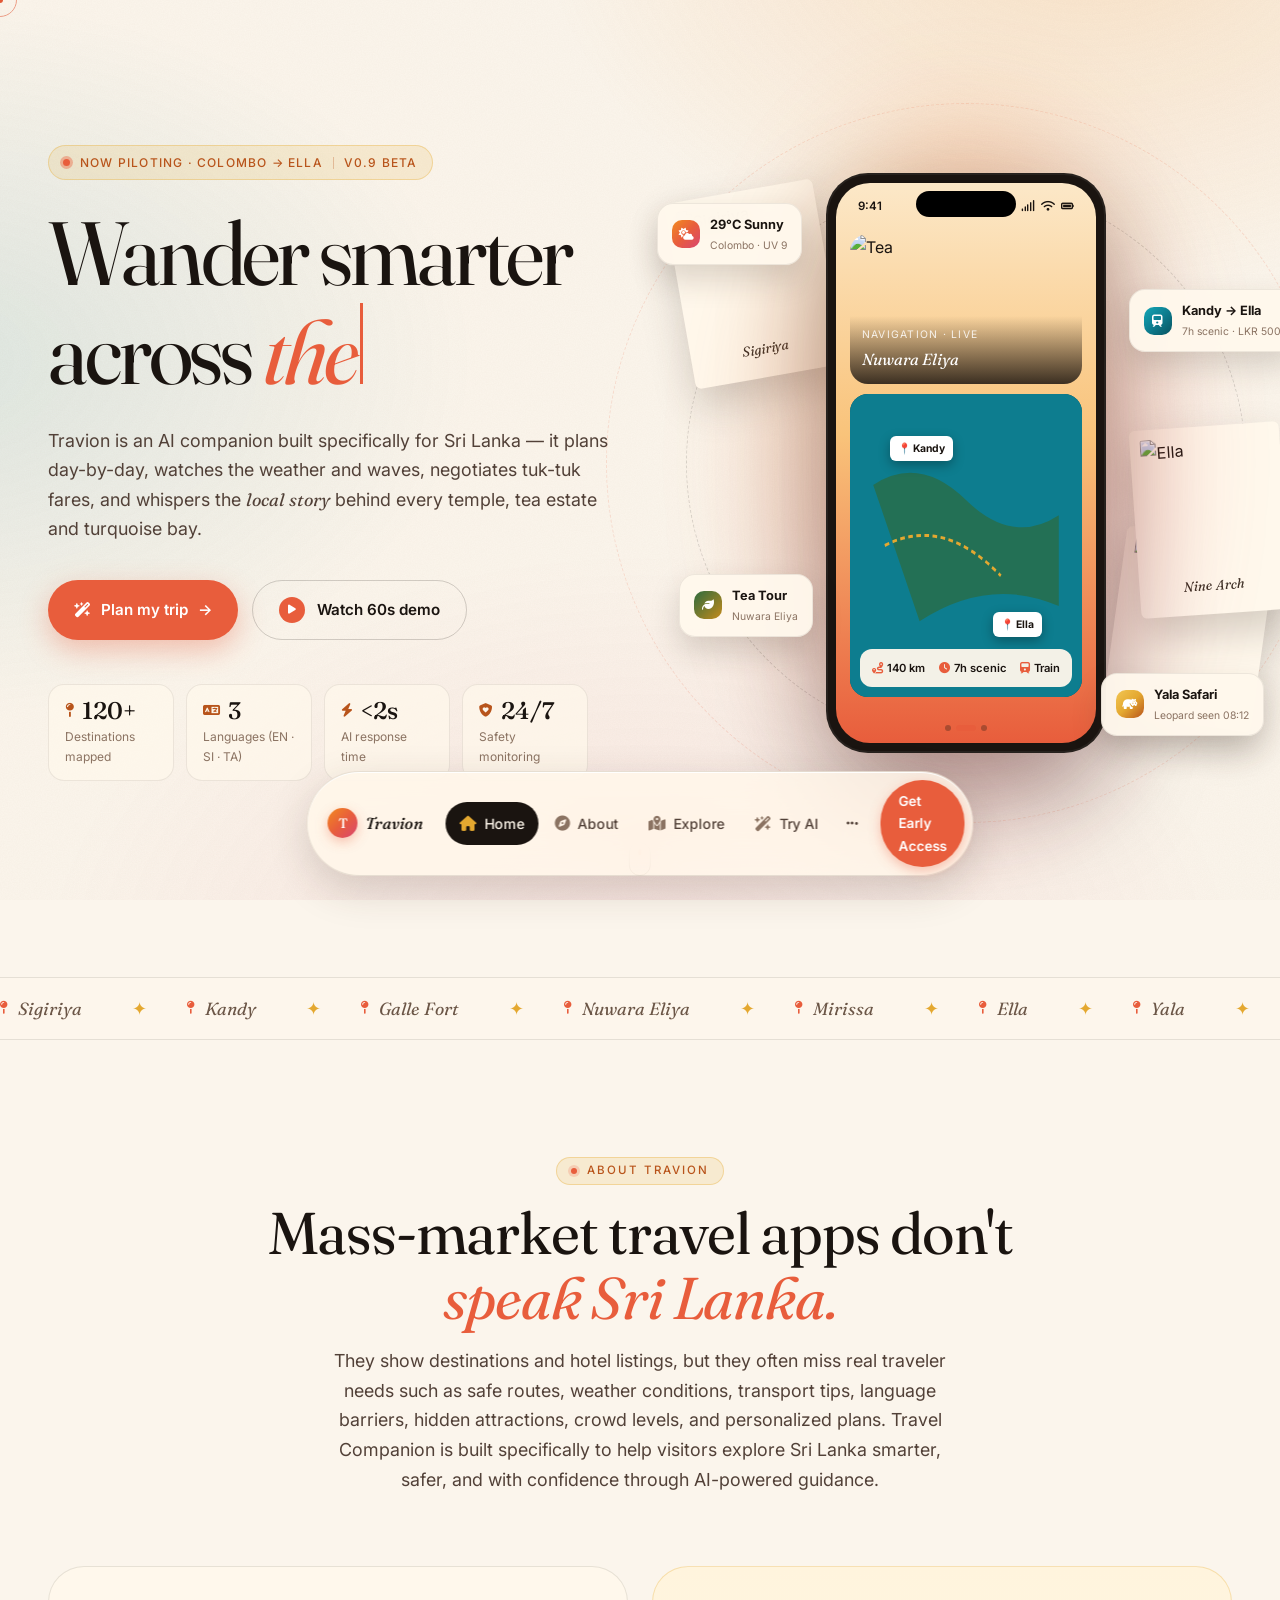
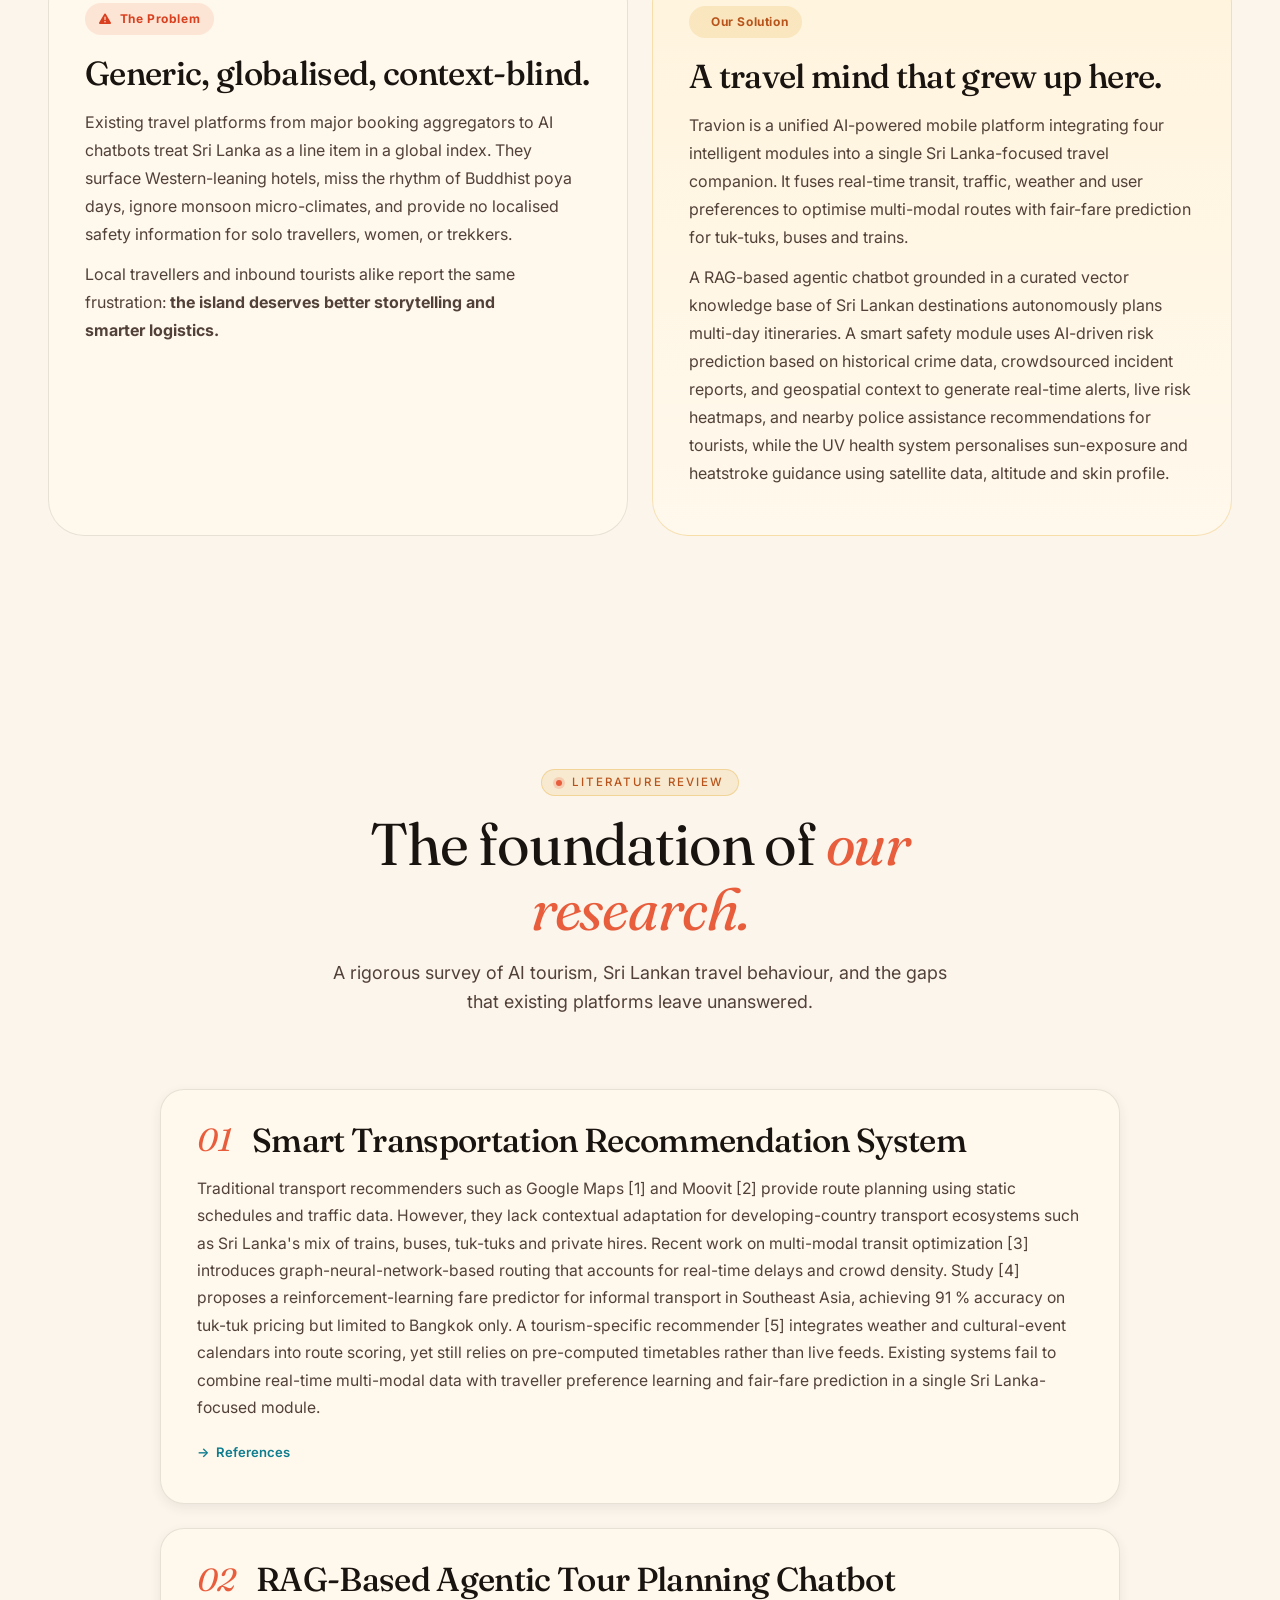
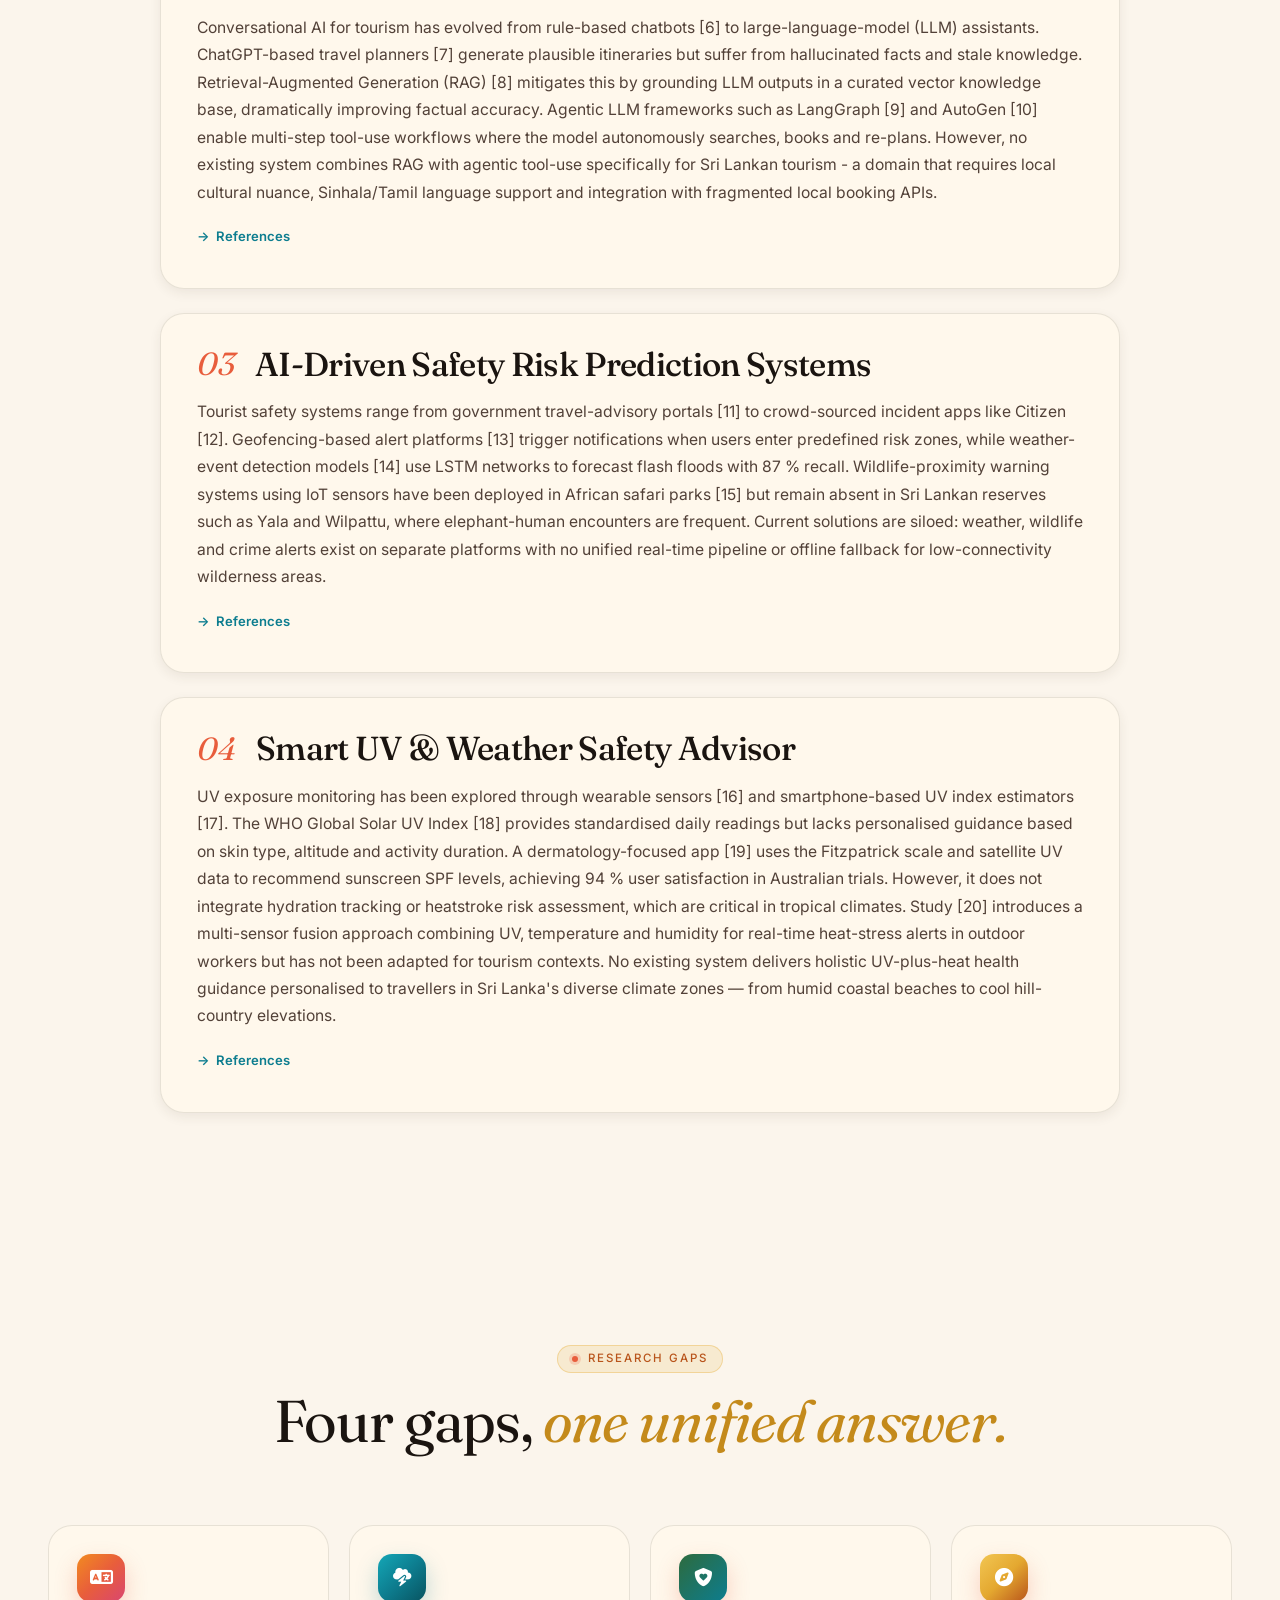
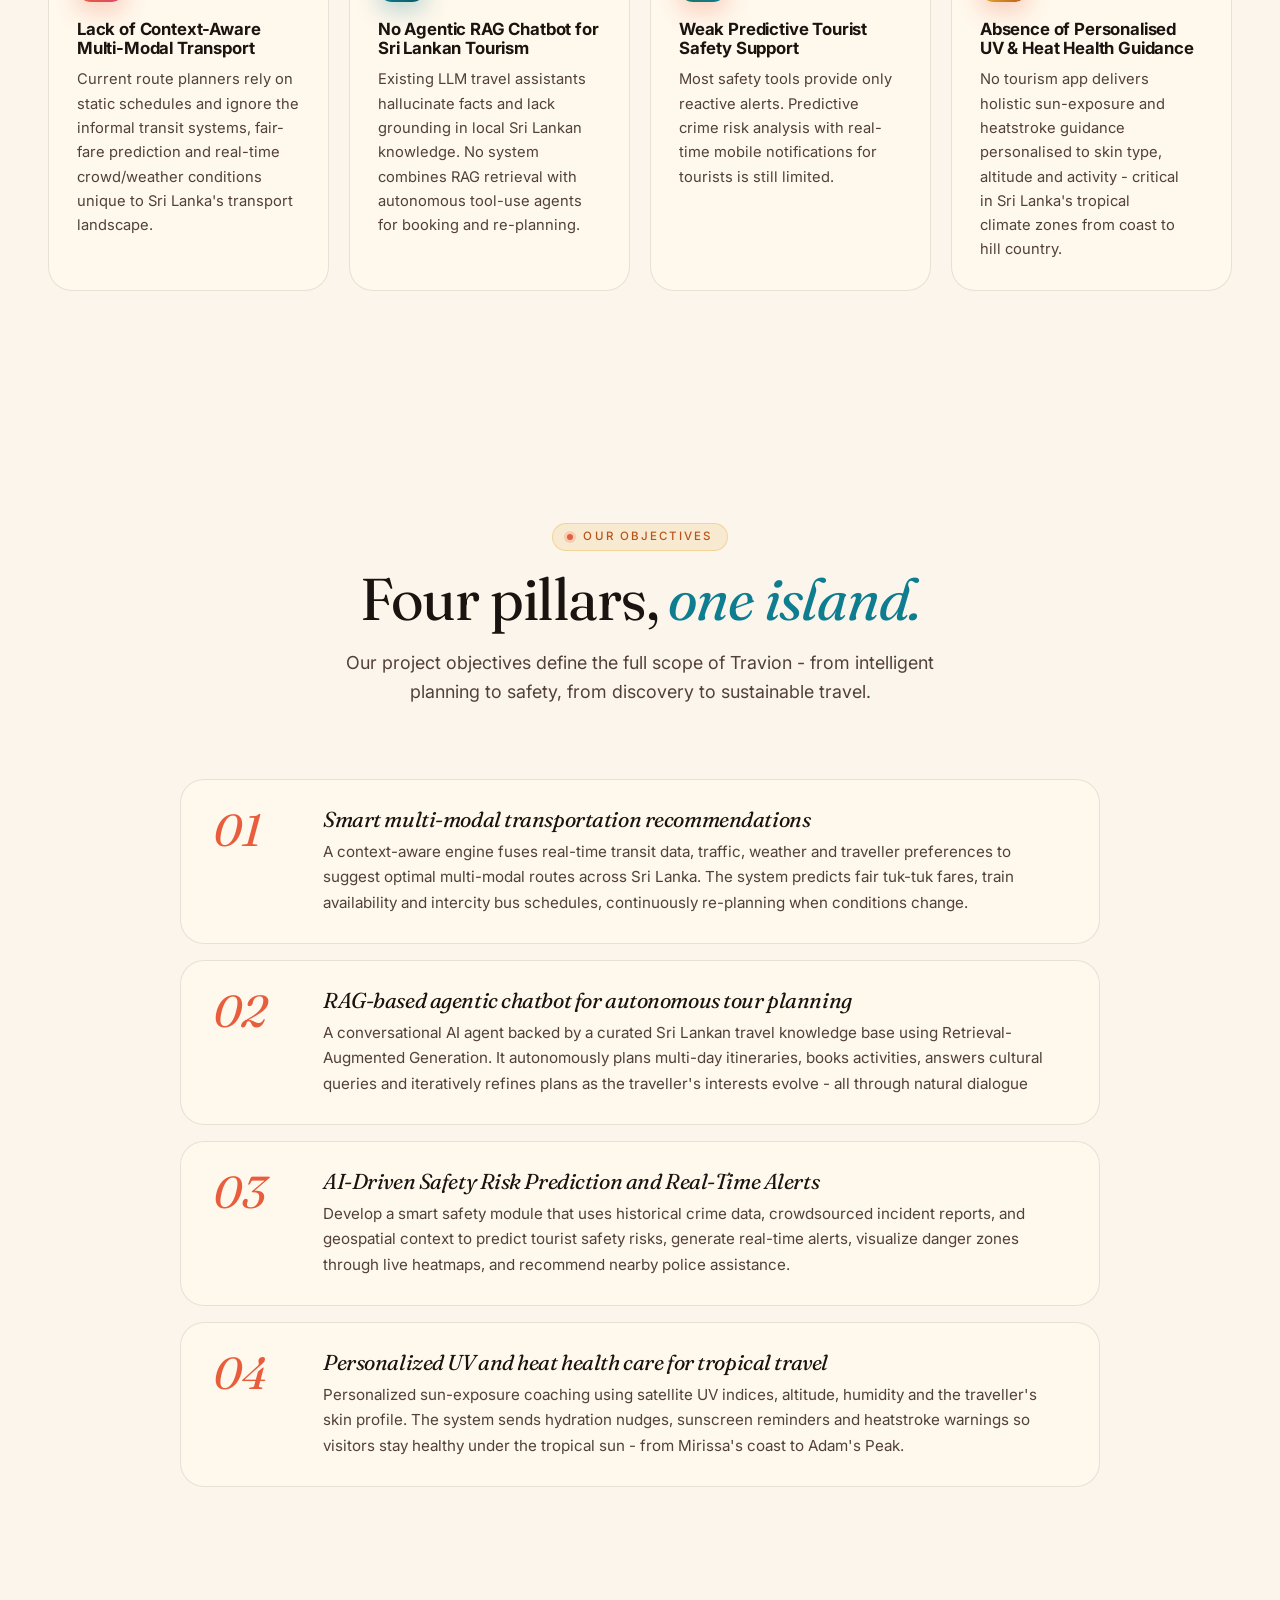
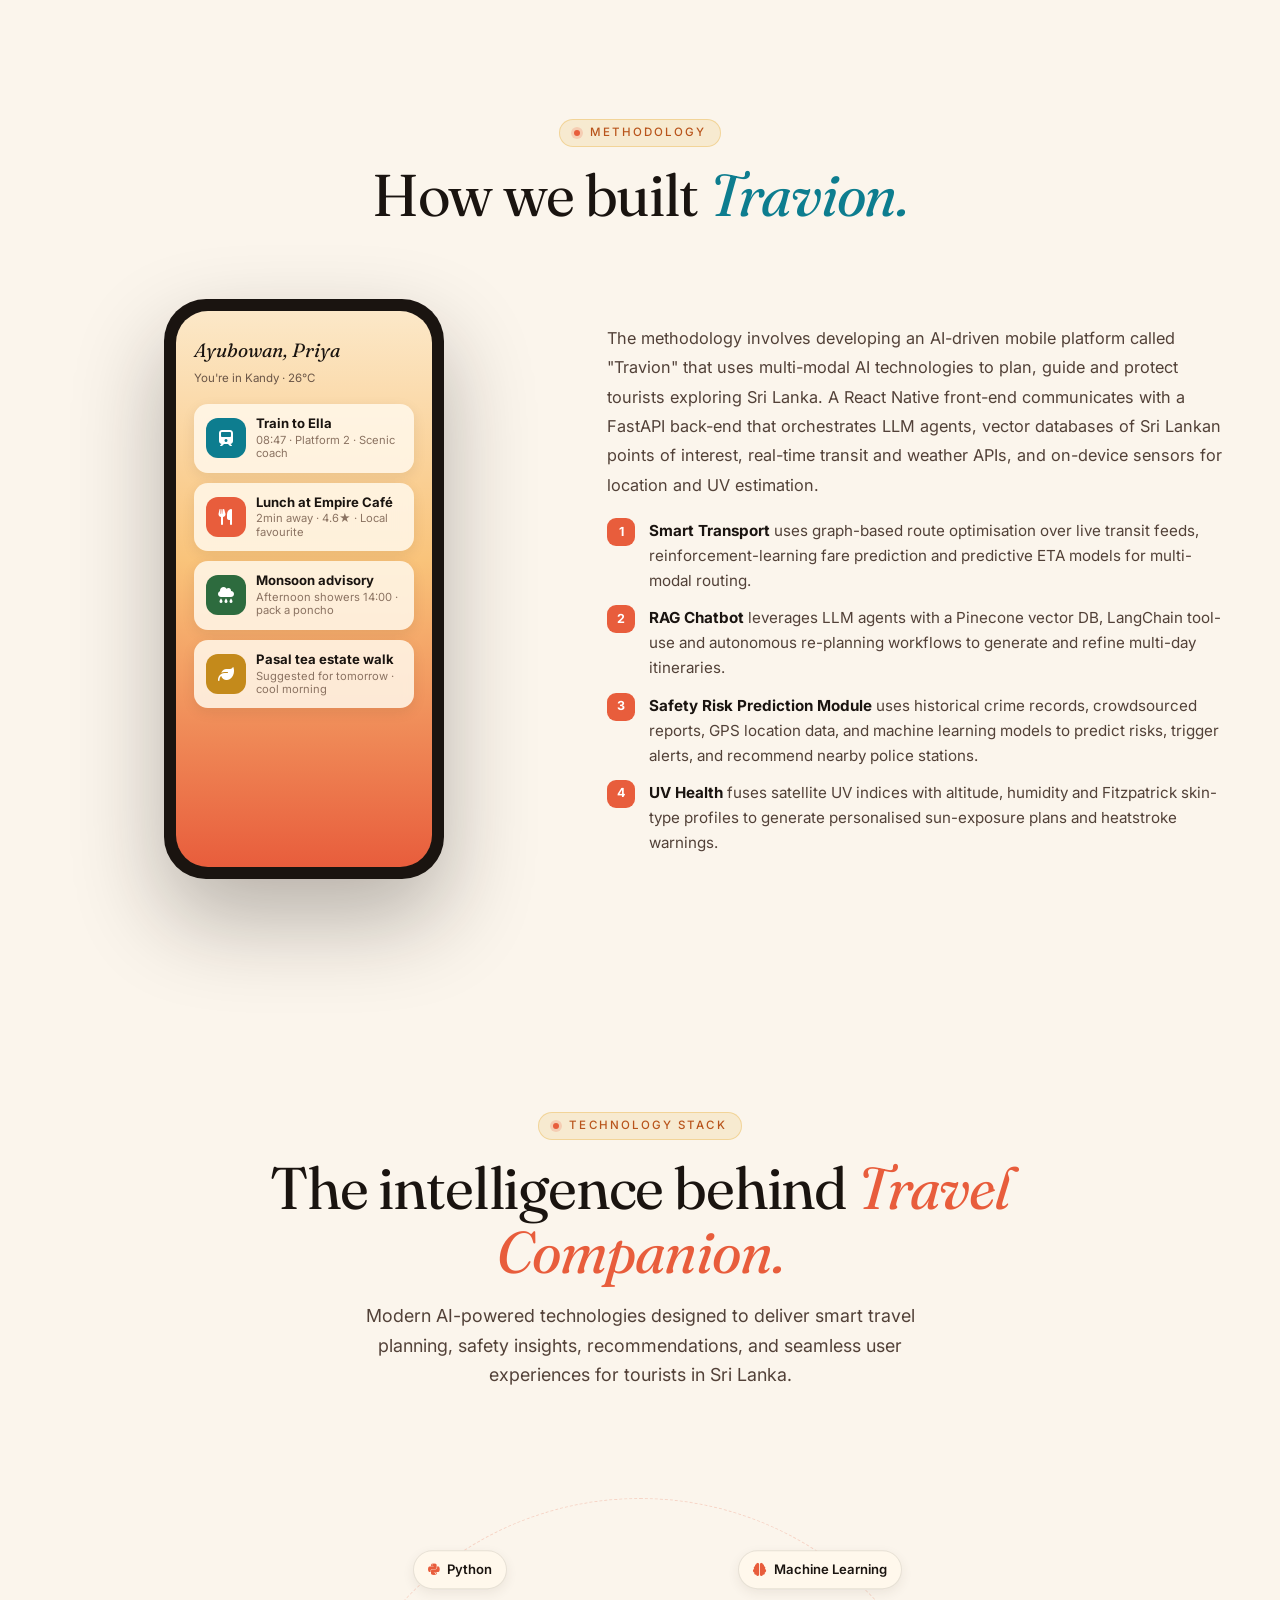
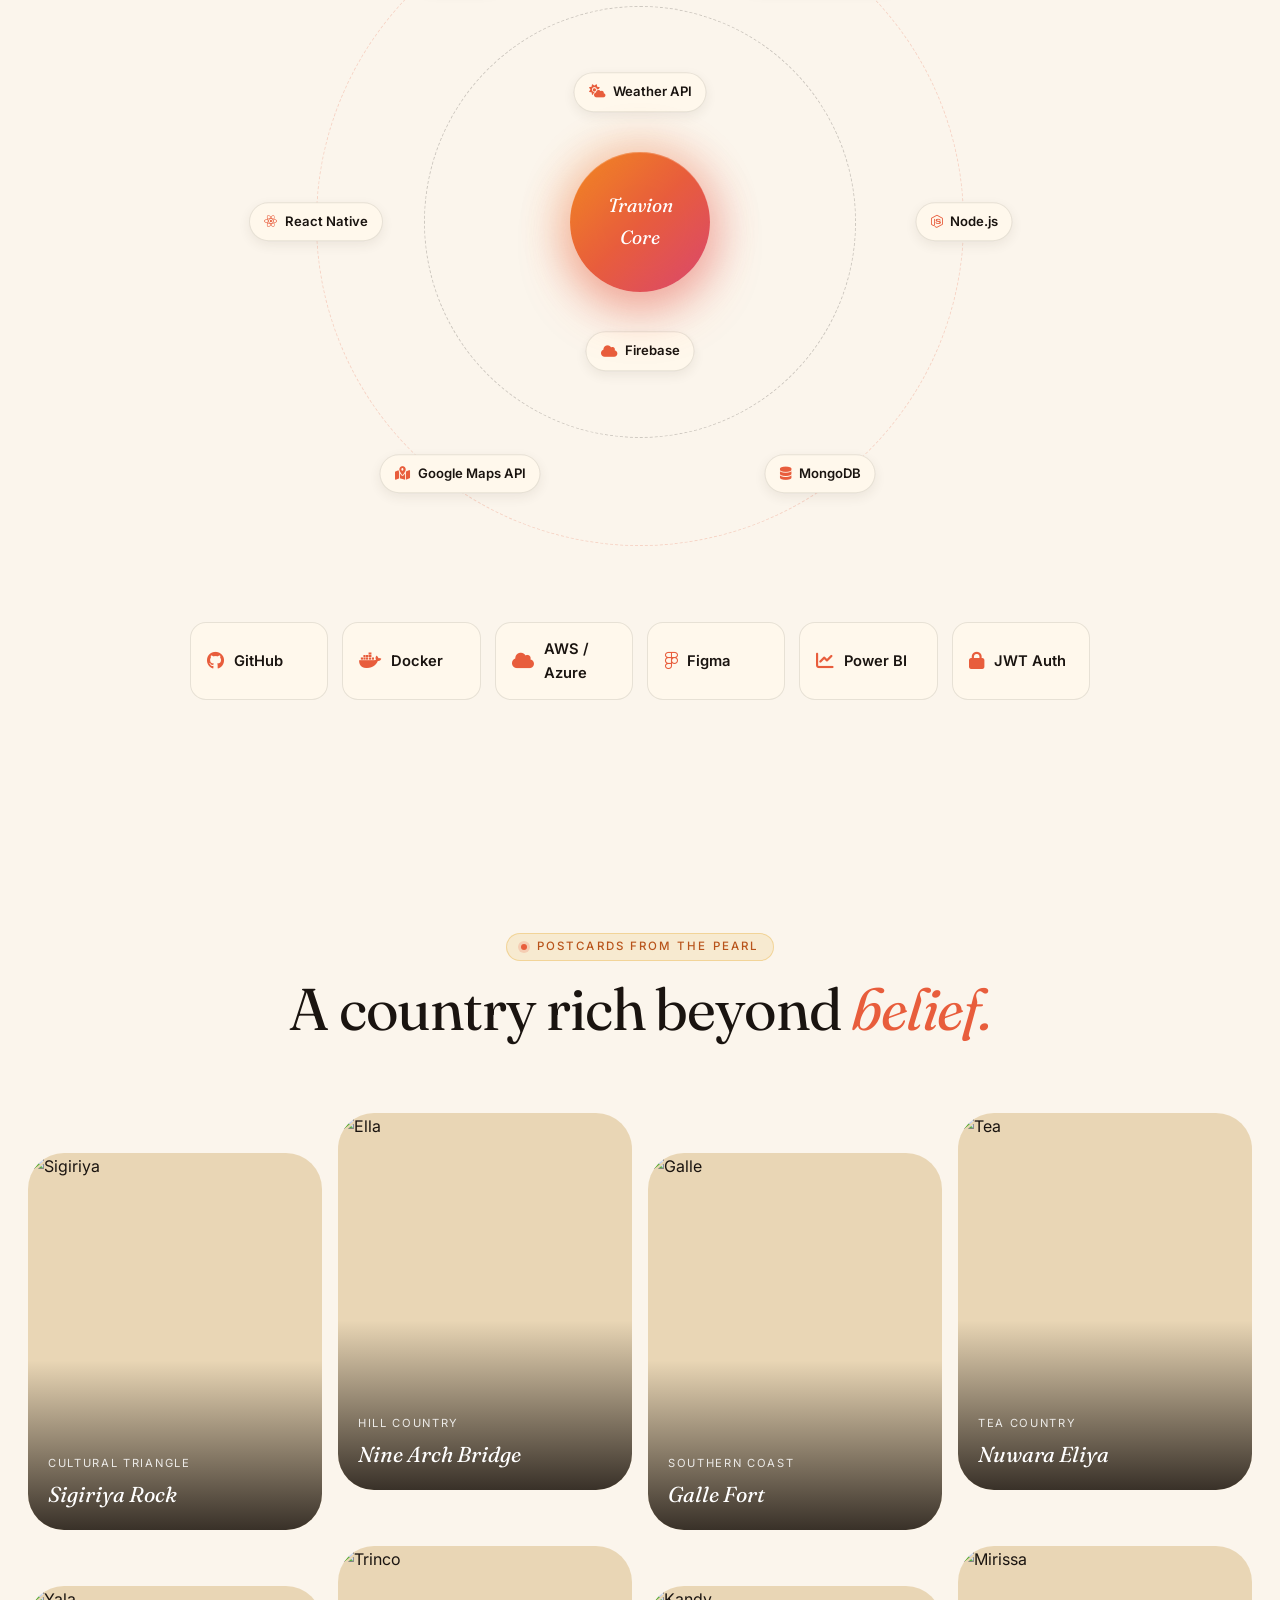
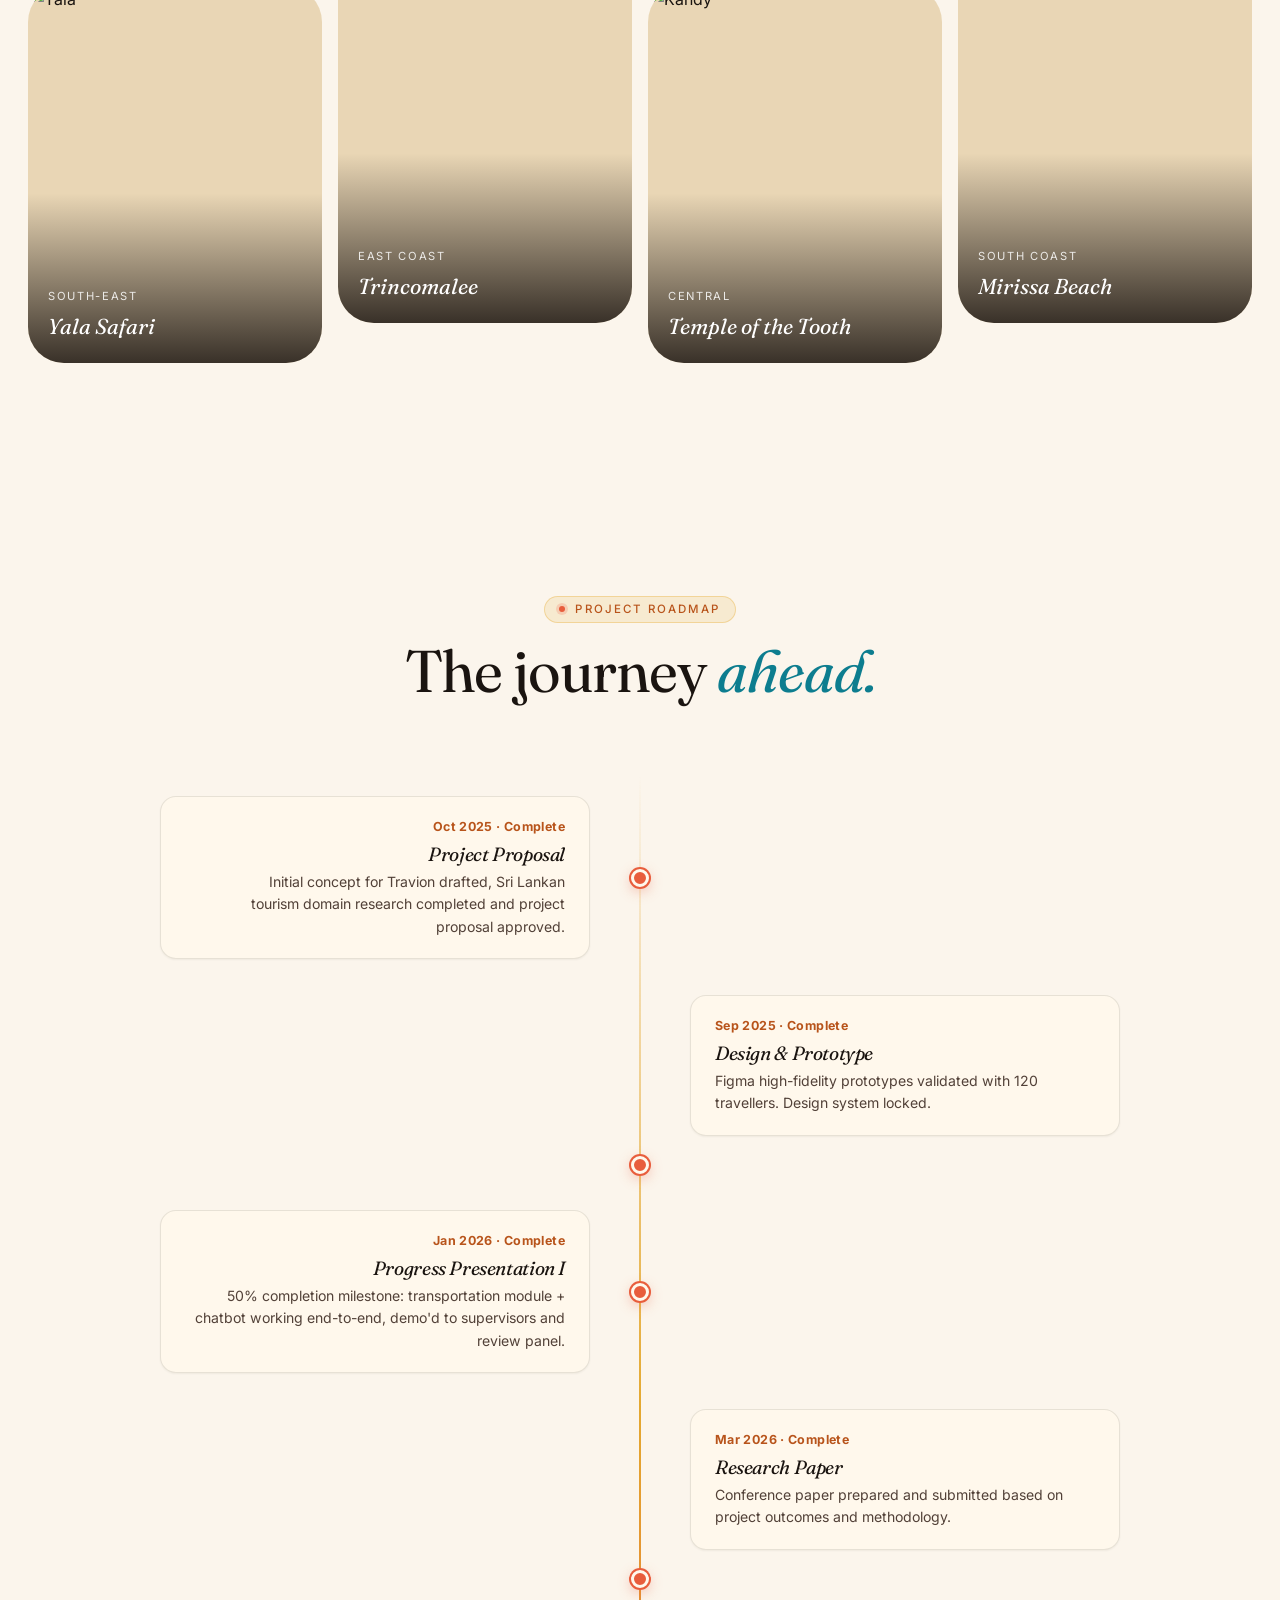
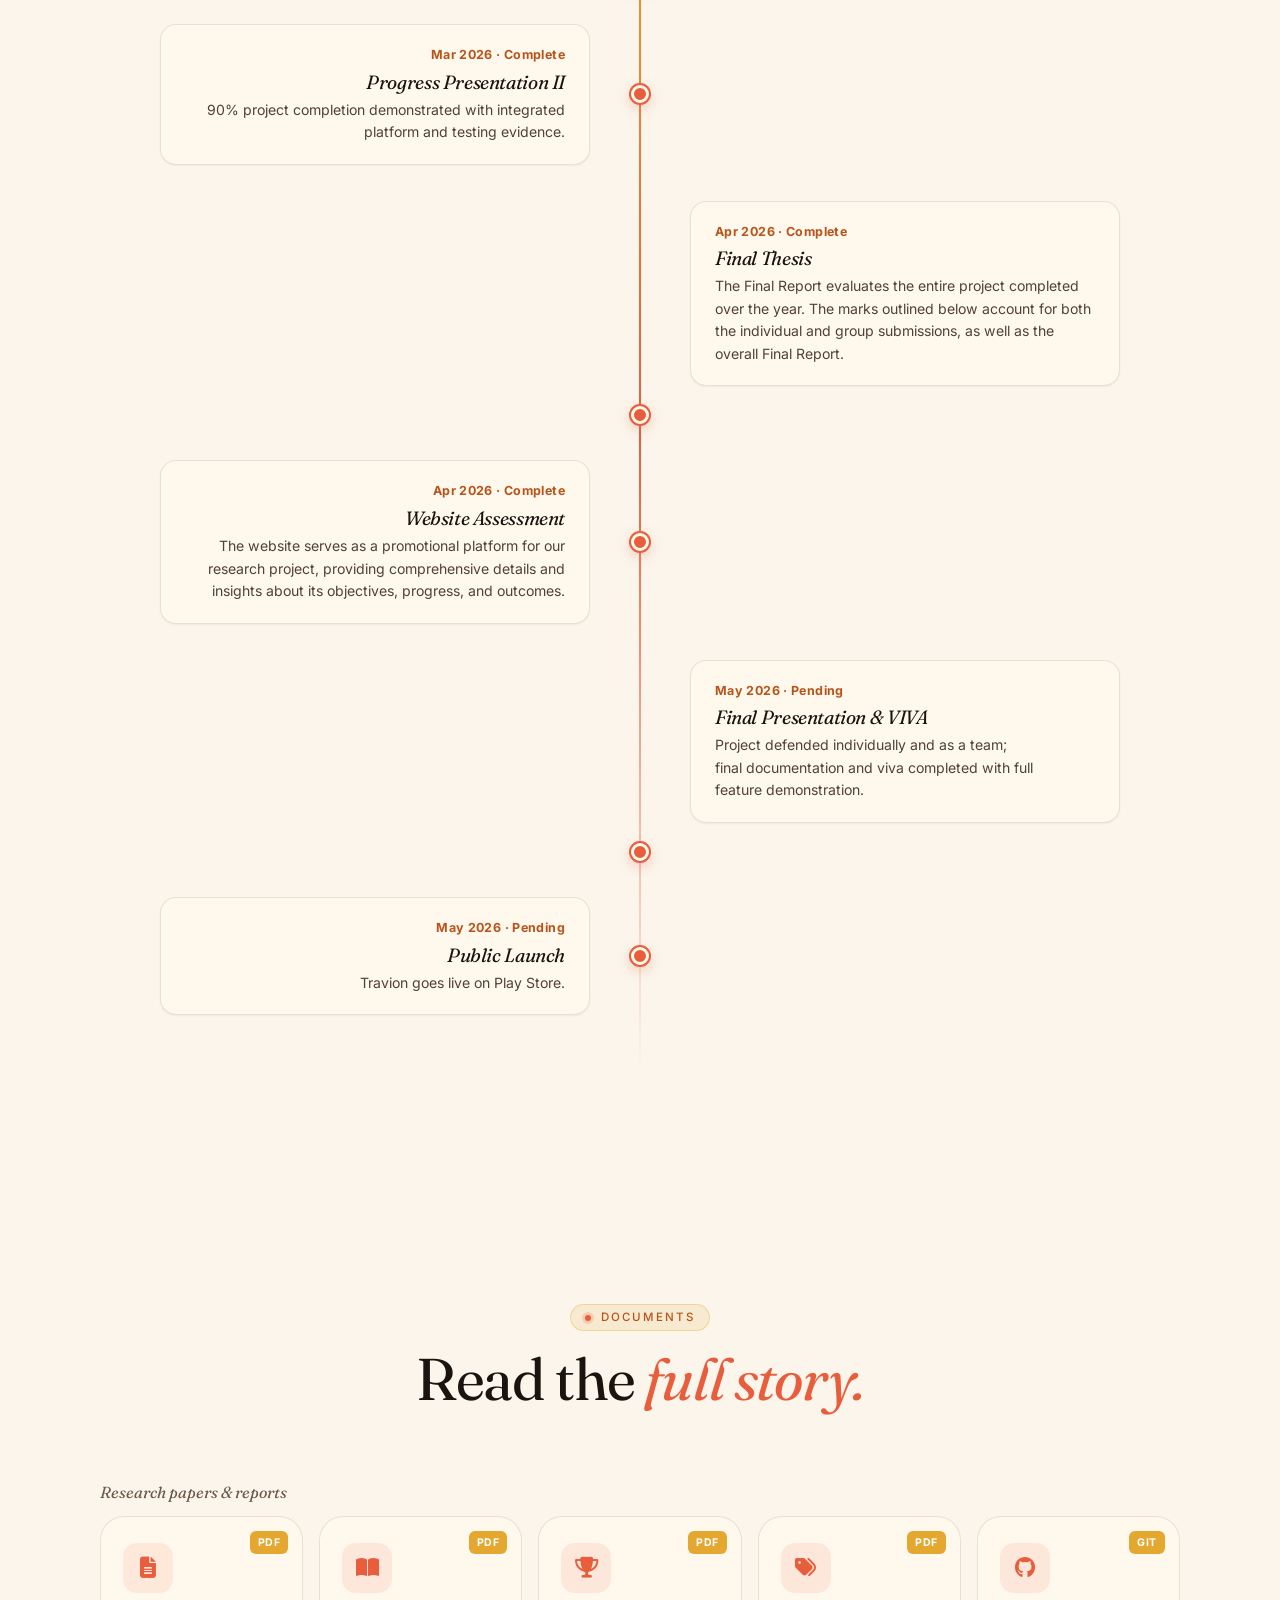
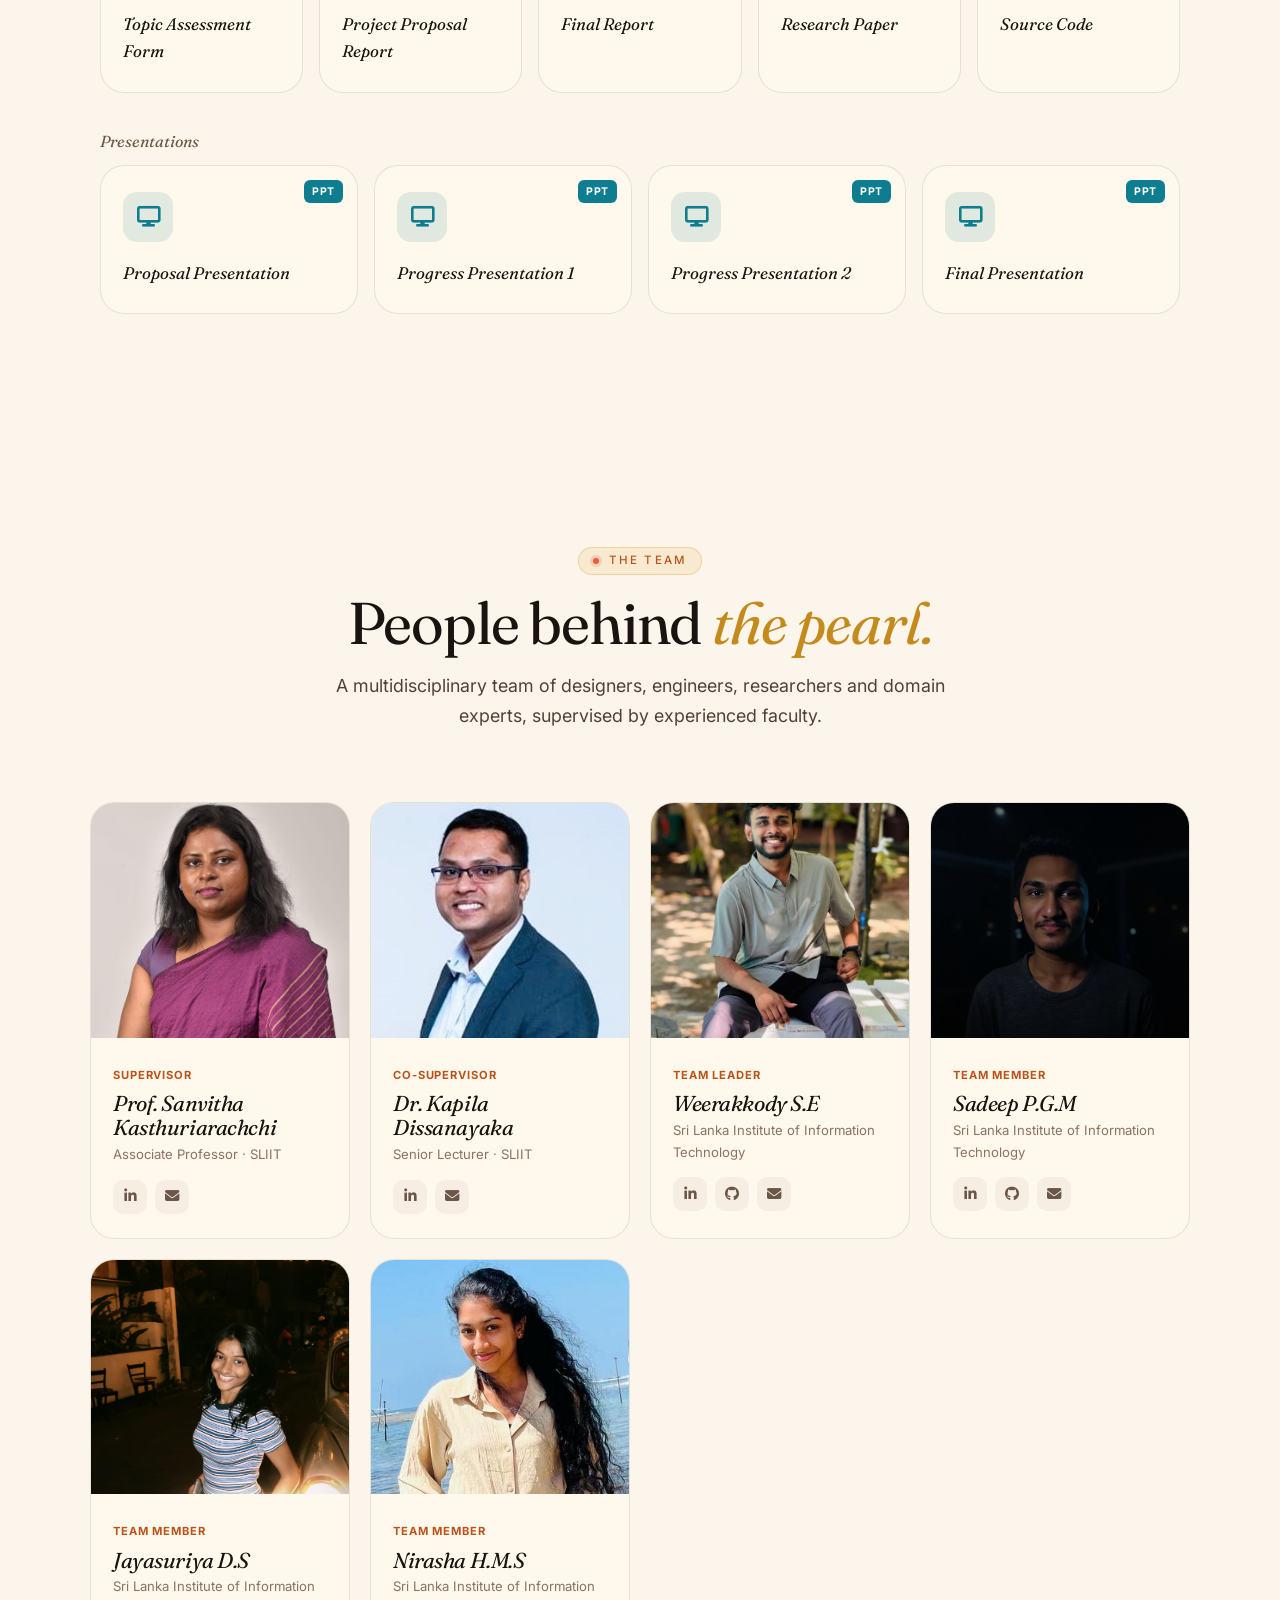
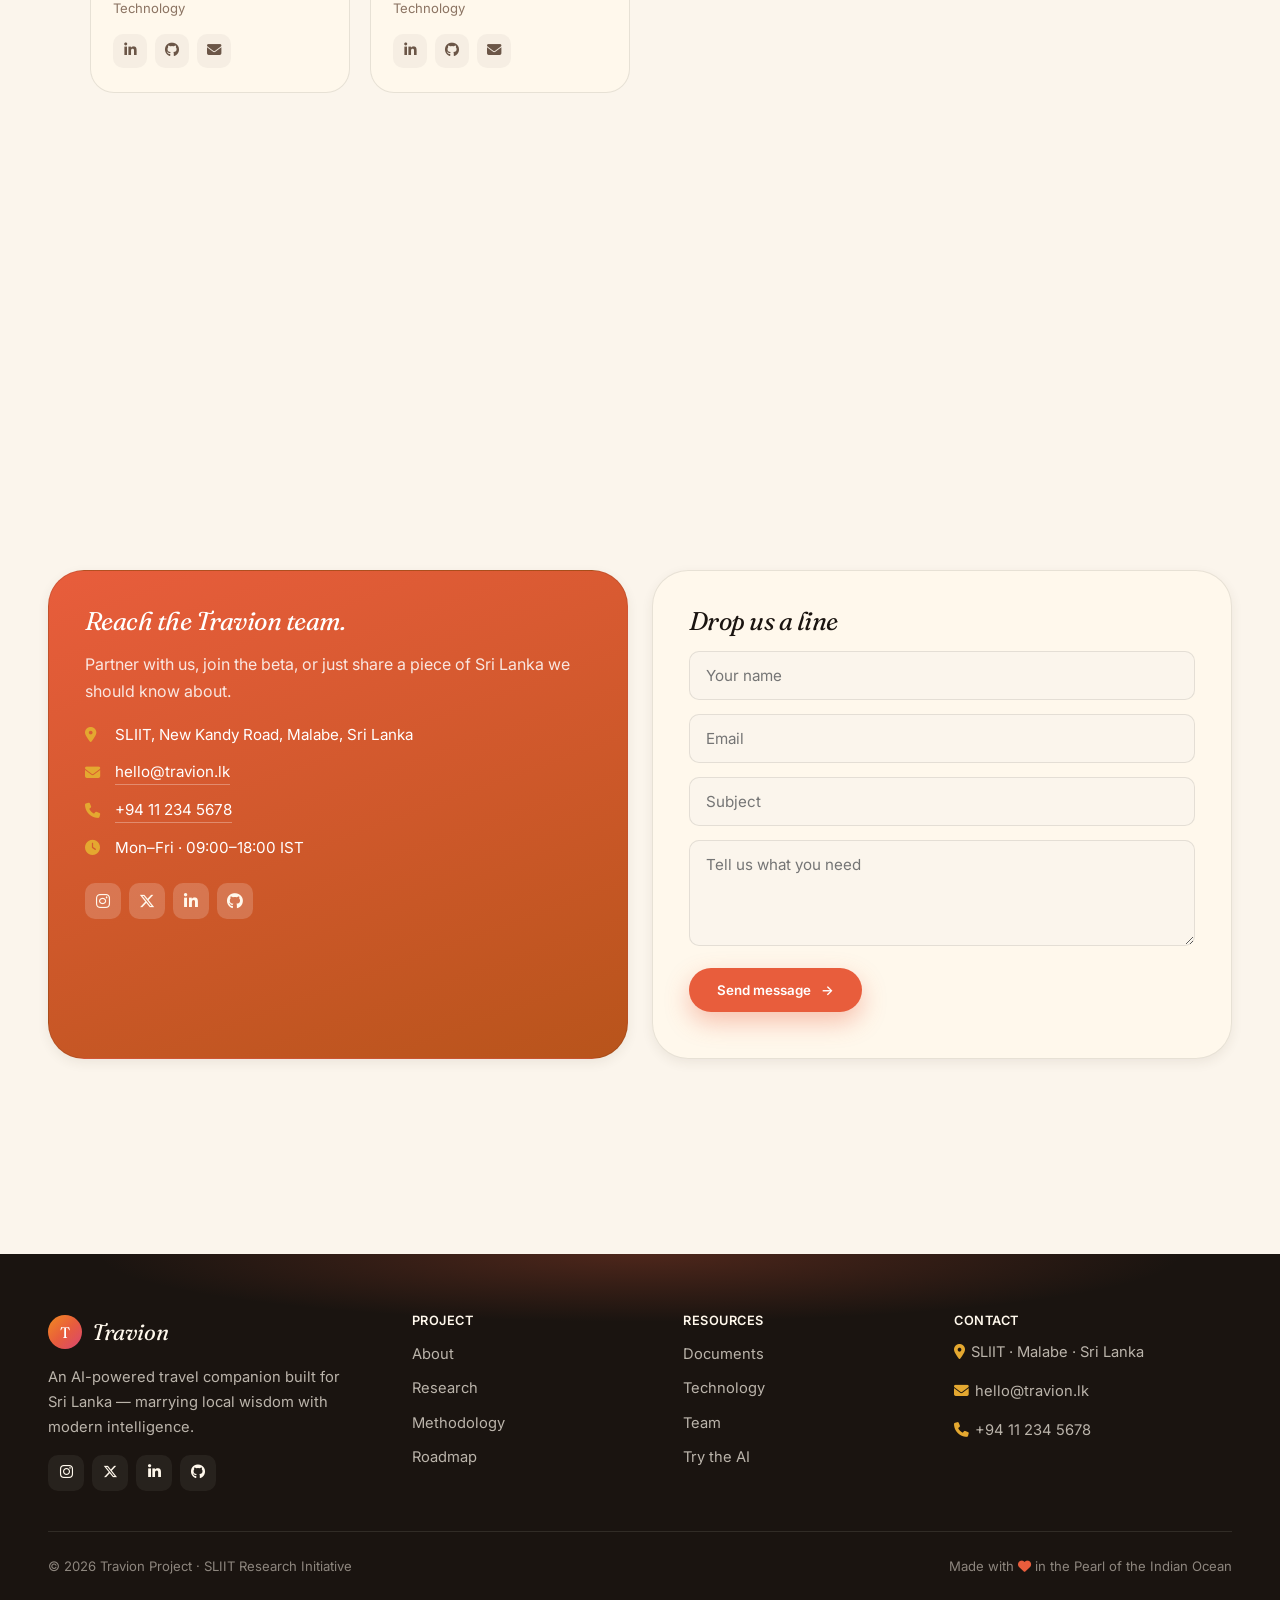
==== commit 97711cd9: "Remove unused assets and scripts: deleted Gmail and LinkedIn SVG icons, team images, technology logo" ====
--- a/index.html
+++ b/index.html
@@ -1,381 +1,686 @@
 <!doctype html>
 <html lang="en">
-<head>
-  <meta charset="utf-8">
-  <meta name="viewport" content="width=device-width, initial-scale=1, viewport-fit=cover">
-  <title>Travion — Your AI Travel Companion for Sri Lanka</title>
-  <meta name="description" content="Travion is an AI-powered travel companion built for Sri Lanka — smart itineraries, real-time safety, and local insights from Colombo to Trincomalee.">
-
-  <!-- Fonts -->
-  <link rel="preconnect" href="https://fonts.googleapis.com">
-  <link rel="preconnect" href="https://fonts.gstatic.com" crossorigin>
-  <link href="https://fonts.googleapis.com/css2?family=Fraunces:ital,opsz,wght@0,9..144,400;0,9..144,500;0,9..144,600;1,9..144,400;1,9..144,500&family=Inter:wght@400;500;600;700&family=JetBrains+Mono:wght@400;500&display=swap" rel="stylesheet">
-
-  <!-- Icons -->
-  <link rel="stylesheet" href="https://cdnjs.cloudflare.com/ajax/libs/font-awesome/6.5.2/css/all.min.css">
-
-  <link rel="stylesheet" href="assets/css/styles.css">
-</head>
-<body class="motion-med">
-
-  <!-- Preloader -->
-  <div class="preloader" id="preloader">
-    <div class="logo-loader">
-      <div class="ring"></div>
-      <span>Travion</span>
+  <head>
+    <meta charset="utf-8" />
+    <meta
+      name="viewport"
+      content="width=device-width, initial-scale=1, viewport-fit=cover"
+    />
+    <title>Travion — Your AI Travel Companion for Sri Lanka</title>
+    <meta
+      name="description"
+      content="Travion is an AI-powered travel companion built for Sri Lanka — smart itineraries, real-time safety, and local insights from Colombo to Trincomalee."
+    />
+
+    <!-- Fonts -->
+    <link rel="preconnect" href="https://fonts.googleapis.com" />
+    <link rel="preconnect" href="https://fonts.gstatic.com" crossorigin />
+    <link
+      href="https://fonts.googleapis.com/css2?family=Fraunces:ital,opsz,wght@0,9..144,400;0,9..144,500;0,9..144,600;1,9..144,400;1,9..144,500&family=Inter:wght@400;500;600;700&family=JetBrains+Mono:wght@400;500&display=swap"
+      rel="stylesheet"
+    />
+
+    <!-- Icons -->
+    <link
+      rel="stylesheet"
+      href="https://cdnjs.cloudflare.com/ajax/libs/font-awesome/6.5.2/css/all.min.css"
+    />
+
+    <link rel="stylesheet" href="assets/css/styles.css" />
+  </head>
+  <body class="motion-med">
+    <!-- Preloader -->
+    <div class="preloader" id="preloader">
+      <div class="logo-loader">
+        <div class="ring"></div>
+        <span>Travion</span>
+      </div>
     </div>
-  </div>
-
-  <!-- Scroll progress -->
-  <div class="progress-bar" id="progressBar"></div>
-
-  <!-- Ambient background -->
-  <div class="bg-fx"></div>
-  <div class="grain"></div>
-
-  <!-- Cursor -->
-  <div class="cursor" id="cursor"></div>
-  <div class="cursor-dot" id="cursorDot"></div>
-
-  <!-- ============================================================
+
+    <!-- Scroll progress -->
+    <div class="progress-bar" id="progressBar"></div>
+
+    <!-- Ambient background -->
+    <div class="bg-fx"></div>
+    <div class="grain"></div>
+
+    <!-- Cursor -->
+    <div class="cursor" id="cursor"></div>
+    <div class="cursor-dot" id="cursorDot"></div>
+
+    <!-- ============================================================
        DOCK NAV
        ============================================================ -->
-  <nav class="dock-nav">
-    <a href="#home" class="dk-brand">
-      <span class="mk">T</span>
-      <span>Travion</span>
-    </a>
-    <div class="dk-items">
-      <a href="#home" class="dk-item active"><i class="fa-solid fa-house"></i><span>Home</span></a>
-      <a href="#about" class="dk-item"><i class="fa-solid fa-compass"></i><span>About</span></a>
-      <a href="#explore" class="dk-item"><i class="fa-solid fa-map-location-dot"></i><span>Explore</span></a>
-      <a href="#demo" class="dk-item"><i class="fa-solid fa-wand-magic-sparkles"></i><span>Try AI</span></a>
-      <button class="dk-menu-btn" data-popover="moreMenu" aria-label="More"><i class="fa-solid fa-ellipsis"></i></button>
+    <nav class="dock-nav">
+      <a href="#home" class="dk-brand">
+        <span class="mk">T</span>
+        <span>Travion</span>
+      </a>
+      <div class="dk-items">
+        <a href="#home" class="dk-item active"
+          ><i class="fa-solid fa-house"></i><span>Home</span></a
+        >
+        <a href="#about" class="dk-item"
+          ><i class="fa-solid fa-compass"></i><span>About</span></a
+        >
+        <a href="#explore" class="dk-item"
+          ><i class="fa-solid fa-map-location-dot"></i><span>Explore</span></a
+        >
+        <a href="#demo" class="dk-item"
+          ><i class="fa-solid fa-wand-magic-sparkles"></i><span>Try AI</span></a
+        >
+        <button class="dk-menu-btn" data-popover="moreMenu" aria-label="More">
+          <i class="fa-solid fa-ellipsis"></i>
+        </button>
+      </div>
+      <a href="#contact" class="dk-cta">Get Early Access</a>
+    </nav>
+
+    <div class="dk-popover" id="moreMenu">
+      <a href="#research"><i class="fa-solid fa-book-open"></i>Research</a>
+      <a href="#objectives"><i class="fa-solid fa-bullseye"></i>Objectives</a>
+      <a href="#methodology"><i class="fa-solid fa-flask"></i>Methodology</a>
+      <a href="#technology"><i class="fa-solid fa-microchip"></i>Technology</a>
+      <a href="#roadmap"><i class="fa-solid fa-road"></i>Roadmap</a>
+      <a href="#documents"><i class="fa-solid fa-folder-open"></i>Documents</a>
+      <a href="#team"><i class="fa-solid fa-users"></i>Team</a>
+      <a href="#" id="tweaksBtn"><i class="fa-solid fa-sliders"></i>Tweaks</a>
     </div>
-    <a href="#contact" class="dk-cta">Get Early Access</a>
-  </nav>
-
-  <div class="dk-popover" id="moreMenu">
-    <a href="#research"><i class="fa-solid fa-book-open"></i>Research</a>
-    <a href="#objectives"><i class="fa-solid fa-bullseye"></i>Objectives</a>
-    <a href="#methodology"><i class="fa-solid fa-flask"></i>Methodology</a>
-    <a href="#technology"><i class="fa-solid fa-microchip"></i>Technology</a>
-    <a href="#roadmap"><i class="fa-solid fa-road"></i>Roadmap</a>
-    <a href="#documents"><i class="fa-solid fa-folder-open"></i>Documents</a>
-    <a href="#team"><i class="fa-solid fa-users"></i>Team</a>
-    <a href="#" id="tweaksBtn"><i class="fa-solid fa-sliders"></i>Tweaks</a>
-  </div>
-
-  <!-- Mobile tabbar -->
-  <nav class="tabbar">
-    <div class="tabbar-inner">
-      <a href="#home" class="active"><i class="fa-solid fa-house"></i>Home</a>
-      <a href="#explore"><i class="fa-solid fa-map-location-dot"></i>Explore</a>
-      <a href="#demo"><i class="fa-solid fa-wand-magic-sparkles"></i>AI</a>
-      <a href="#team"><i class="fa-solid fa-users"></i>Team</a>
-      <a href="#contact"><i class="fa-solid fa-envelope"></i>Contact</a>
+
+    <!-- Mobile tabbar -->
+    <nav class="tabbar">
+      <div class="tabbar-inner">
+        <a href="#home" class="active"><i class="fa-solid fa-house"></i>Home</a>
+        <a href="#explore"
+          ><i class="fa-solid fa-map-location-dot"></i>Explore</a
+        >
+        <a href="#demo"><i class="fa-solid fa-wand-magic-sparkles"></i>AI</a>
+        <a href="#team"><i class="fa-solid fa-users"></i>Team</a>
+        <a href="#contact"><i class="fa-solid fa-envelope"></i>Contact</a>
+      </div>
+    </nav>
+
+    <!-- Tweaks Panel -->
+    <div class="tweaks-panel" id="tweaksPanel">
+      <h5><i class="fa-solid fa-sliders"></i>Tweak the design</h5>
+      <div class="tweaks-group">
+        <label>Hero variant</label>
+        <div class="tweaks-opts">
+          <button data-variant="v1" class="on">Postcard</button>
+          <button data-variant="v2">Editorial</button>
+          <button data-variant="v3">Compass</button>
+        </div>
+      </div>
+      <div class="tweaks-group">
+        <label>Accent color</label>
+        <div class="tweaks-swatches">
+          <button
+            data-accent="sunset"
+            class="on"
+            style="background: #e85d3c"
+            aria-label="Sunset"
+          ></button>
+          <button
+            data-accent="gold"
+            style="background: #e4a830"
+            aria-label="Temple Gold"
+          ></button>
+          <button
+            data-accent="ocean"
+            style="background: #0d7d8f"
+            aria-label="Ocean"
+          ></button>
+          <button
+            data-accent="lotus"
+            style="background: #d94671"
+            aria-label="Lotus"
+          ></button>
+          <button
+            data-accent="jungle"
+            style="background: #2d6b3e"
+            aria-label="Jungle"
+          ></button>
+        </div>
+      </div>
+      <div class="tweaks-group">
+        <label>Motion intensity</label>
+        <div class="tweaks-opts">
+          <button data-motion="low">Calm</button>
+          <button data-motion="med" class="on">Balanced</button>
+          <button data-motion="high">Lively</button>
+        </div>
+      </div>
     </div>
-  </nav>
-
-  <!-- Tweaks Panel -->
-  <div class="tweaks-panel" id="tweaksPanel">
-    <h5><i class="fa-solid fa-sliders"></i>Tweak the design</h5>
-    <div class="tweaks-group">
-      <label>Hero variant</label>
-      <div class="tweaks-opts">
-        <button data-variant="v1" class="on">Postcard</button>
-        <button data-variant="v2">Editorial</button>
-        <button data-variant="v3">Compass</button>
-      </div>
-    </div>
-    <div class="tweaks-group">
-      <label>Accent color</label>
-      <div class="tweaks-swatches">
-        <button data-accent="sunset" class="on" style="background:#e85d3c" aria-label="Sunset"></button>
-        <button data-accent="gold" style="background:#e4a830" aria-label="Temple Gold"></button>
-        <button data-accent="ocean" style="background:#0d7d8f" aria-label="Ocean"></button>
-        <button data-accent="lotus" style="background:#d94671" aria-label="Lotus"></button>
-        <button data-accent="jungle" style="background:#2d6b3e" aria-label="Jungle"></button>
-      </div>
-    </div>
-    <div class="tweaks-group">
-      <label>Motion intensity</label>
-      <div class="tweaks-opts">
-        <button data-motion="low">Calm</button>
-        <button data-motion="med" class="on">Balanced</button>
-        <button data-motion="high">Lively</button>
-      </div>
-    </div>
-  </div>
-
-  <!-- ============================================================
+
+    <!-- ============================================================
        HERO
        ============================================================ -->
-  <header class="hero variant-v1" id="home">
-
-    <!-- Variant 1: Postcard -->
-    <div class="container hero-v1">
-      <div class="hero-grid">
-        <div class="hero-copy">
-          <div class="badge-live reveal">
-            <span class="pulse"></span>
-            <span>Now piloting · Colombo → Ella</span>
-            <span class="divider-v"></span>
-            <span>v0.9 beta</span>
-          </div>
-
-          <h1 class="display reveal">
-            <span class="l">Wander smarter</span>
-            <span class="l">across <span class="typed-wrap"><em id="typedText">Ceylon</em><span class="typed-cursor"></span></span></span>
-          </h1>
-
-          <p class="lede-big reveal">
-            Travion is an AI companion built specifically for Sri Lanka — it plans day-by-day,
-            watches the weather and waves, negotiates tuk-tuk fares, and whispers the
-            <span class="serif">local story</span> behind every temple, tea estate and turquoise bay.
-          </p>
-
-          <div class="hero-ctas reveal">
-            <a href="#demo" class="btn-x btn-primary-x">
-              <span class="bx-shine"></span>
-              <span class="bx-inner"><i class="fa-solid fa-wand-magic-sparkles"></i>Plan my trip <span class="arrow">→</span></span>
-            </a>
-            <a href="#about" class="btn-x btn-ghost-x">
-              <span class="bx-inner"><span class="play-ic"><i class="fa-solid fa-play"></i></span>Watch 60s demo</span>
-            </a>
-          </div>
-
-          <div class="live-stats reveal">
-            <div class="stat-x">
-              <div class="sx-top"><i class="fa-solid fa-map-pin"></i><span class="n"><span data-count="120">0</span>+</span></div>
-              <div class="sx-lbl">Destinations mapped</div>
-            </div>
-            <div class="stat-x">
-              <div class="sx-top"><i class="fa-solid fa-language"></i><span class="n"><span data-count="3">0</span></span></div>
-              <div class="sx-lbl">Languages (EN · SI · TA)</div>
-            </div>
-            <div class="stat-x">
-              <div class="sx-top"><i class="fa-solid fa-bolt"></i><span class="n">&lt;<span data-count="2">0</span>s</span></div>
-              <div class="sx-lbl">AI response time</div>
-            </div>
-            <div class="stat-x">
-              <div class="sx-top"><i class="fa-solid fa-shield-heart"></i><span class="n"><span data-count="24">0</span>/7</span></div>
-              <div class="sx-lbl">Safety monitoring</div>
-            </div>
-          </div>
-        </div>
-
-        <!-- Phone stage -->
-        <div class="phone-stage reveal reveal-r">
-          <div class="ring-orbit ro-a"></div>
-          <div class="ring-orbit ro-b"></div>
-
-          <!-- Floating polaroids -->
-          <div class="polaroid pol-1">
-            <img src="https://images.unsplash.com/photo-1566296314736-6eaac1ca0cb9?q=80&w=400&auto=format&fit=crop" alt="Sigiriya">
-            <div>Sigiriya</div>
-          </div>
-          <div class="polaroid pol-2">
-            <img src="https://images.unsplash.com/photo-1566296314736-6eaac1ca0cb9?q=80&w=400&auto=format&fit=crop" alt="Galle">
-            <div>Galle Fort</div>
-          </div>
-          <div class="polaroid pol-3">
-            <img src="https://images.unsplash.com/photo-1578922746465-3a80a228f223?q=80&w=400&auto=format&fit=crop" alt="Ella">
-            <div>Nine Arch</div>
-          </div>
-
-          <!-- Orbit chips -->
-          <div class="orbit-chip oc-1"><i class="fa-solid fa-cloud-sun"></i><div><strong>29°C Sunny</strong><small>Colombo · UV 9</small></div></div>
-          <div class="orbit-chip oc-2"><i class="fa-solid fa-train"></i><div><strong>Kandy → Ella</strong><small>7h scenic · LKR 500</small></div></div>
-          <div class="orbit-chip oc-3"><i class="fa-solid fa-leaf"></i><div><strong>Tea Tour</strong><small>Nuwara Eliya</small></div></div>
-          <div class="orbit-chip oc-4"><i class="fa-solid fa-hippo"></i><div><strong>Yala Safari</strong><small>Leopard seen 08:12</small></div></div>
-
-          <!-- Phone -->
-          <div class="phone-x">
-            <div class="ph-glow"></div>
-            <div class="ph-frame">
-              <div class="ph-notch"></div>
-              <div class="ph-screen">
-                <div class="ph-status"><span>9:41</span><span class="ph-bars"><i class="fa-solid fa-signal"></i> <i class="fa-solid fa-wifi"></i> <i class="fa-solid fa-battery-full"></i></span></div>
-
-                <div class="ph-slides">
-                  <!-- Slide 1: AI plan -->
-                  <div class="ph-slide active">
-                    <div class="ps-cover">
-                      <img src="https://images.unsplash.com/photo-1578922746465-3a80a228f223?q=80&w=600&auto=format&fit=crop" alt="Kandy">
-                      <div class="ps-cover-over"><div class="ps-tag">Day 3 of 7</div><div class="ps-head">Kandy → Sigiriya</div></div>
+    <header class="hero variant-v1" id="home">
+      <!-- Variant 1: Postcard -->
+      <div class="container hero-v1">
+        <div class="hero-grid">
+          <div class="hero-copy">
+            <div class="badge-live reveal">
+              <span class="pulse"></span>
+              <span>Now piloting · Colombo → Ella</span>
+              <span class="divider-v"></span>
+              <span>v0.9 beta</span>
+            </div>
+
+            <h1 class="display reveal">
+              <span class="l">Wander smarter</span>
+              <span class="l"
+                >across
+                <span class="typed-wrap"
+                  ><em id="typedText">Ceylon</em
+                  ><span class="typed-cursor"></span></span
+              ></span>
+            </h1>
+
+            <p class="lede-big reveal">
+              Travion is an AI companion built specifically for Sri Lanka — it
+              plans day-by-day, watches the weather and waves, negotiates
+              tuk-tuk fares, and whispers the
+              <span class="serif">local story</span> behind every temple, tea
+              estate and turquoise bay.
+            </p>
+
+            <div class="hero-ctas reveal">
+              <a href="#demo" class="btn-x btn-primary-x">
+                <span class="bx-shine"></span>
+                <span class="bx-inner"
+                  ><i class="fa-solid fa-wand-magic-sparkles"></i>Plan my trip
+                  <span class="arrow">→</span></span
+                >
+              </a>
+              <a href="#about" class="btn-x btn-ghost-x">
+                <span class="bx-inner"
+                  ><span class="play-ic"><i class="fa-solid fa-play"></i></span
+                  >Watch 60s demo</span
+                >
+              </a>
+            </div>
+
+            <div class="live-stats reveal">
+              <div class="stat-x">
+                <div class="sx-top">
+                  <i class="fa-solid fa-map-pin"></i
+                  ><span class="n"><span data-count="120">0</span>+</span>
+                </div>
+                <div class="sx-lbl">Destinations mapped</div>
+              </div>
+              <div class="stat-x">
+                <div class="sx-top">
+                  <i class="fa-solid fa-language"></i
+                  ><span class="n"><span data-count="3">0</span></span>
+                </div>
+                <div class="sx-lbl">Languages (EN · SI · TA)</div>
+              </div>
+              <div class="stat-x">
+                <div class="sx-top">
+                  <i class="fa-solid fa-bolt"></i
+                  ><span class="n">&lt;<span data-count="2">0</span>s</span>
+                </div>
+                <div class="sx-lbl">AI response time</div>
+              </div>
+              <div class="stat-x">
+                <div class="sx-top">
+                  <i class="fa-solid fa-shield-heart"></i
+                  ><span class="n"><span data-count="24">0</span>/7</span>
+                </div>
+                <div class="sx-lbl">Safety monitoring</div>
+              </div>
+            </div>
+          </div>
+
+          <!-- Phone stage -->
+          <div class="phone-stage reveal reveal-r">
+            <div class="ring-orbit ro-a"></div>
+            <div class="ring-orbit ro-b"></div>
+
+            <!-- Floating polaroids -->
+            <div class="polaroid pol-1">
+              <img
+                src="https://images.unsplash.com/photo-1566296314736-6eaac1ca0cb9?q=80&w=400&auto=format&fit=crop"
+                alt="Sigiriya"
+              />
+              <div>Sigiriya</div>
+            </div>
+            <div class="polaroid pol-2">
+              <img
+                src="https://images.unsplash.com/photo-1566296314736-6eaac1ca0cb9?q=80&w=400&auto=format&fit=crop"
+                alt="Galle"
+              />
+              <div>Galle Fort</div>
+            </div>
+            <div class="polaroid pol-3">
+              <img
+                src="https://images.unsplash.com/photo-1578922746465-3a80a228f223?q=80&w=400&auto=format&fit=crop"
+                alt="Ella"
+              />
+              <div>Nine Arch</div>
+            </div>
+
+            <!-- Orbit chips -->
+            <div class="orbit-chip oc-1">
+              <i class="fa-solid fa-cloud-sun"></i>
+              <div>
+                <strong>29°C Sunny</strong><small>Colombo · UV 9</small>
+              </div>
+            </div>
+            <div class="orbit-chip oc-2">
+              <i class="fa-solid fa-train"></i>
+              <div>
+                <strong>Kandy → Ella</strong><small>7h scenic · LKR 500</small>
+              </div>
+            </div>
+            <div class="orbit-chip oc-3">
+              <i class="fa-solid fa-leaf"></i>
+              <div><strong>Tea Tour</strong><small>Nuwara Eliya</small></div>
+            </div>
+            <div class="orbit-chip oc-4">
+              <i class="fa-solid fa-hippo"></i>
+              <div>
+                <strong>Yala Safari</strong><small>Leopard seen 08:12</small>
+              </div>
+            </div>
+
+            <!-- Phone -->
+            <div class="phone-x">
+              <div class="ph-glow"></div>
+              <div class="ph-frame">
+                <div class="ph-notch"></div>
+                <div class="ph-screen">
+                  <div class="ph-status">
+                    <span>9:41</span
+                    ><span class="ph-bars"
+                      ><i class="fa-solid fa-signal"></i>
+                      <i class="fa-solid fa-wifi"></i>
+                      <i class="fa-solid fa-battery-full"></i
+                    ></span>
+                  </div>
+
+                  <div class="ph-slides">
+                    <!-- Slide 1: AI plan -->
+                    <div class="ph-slide active">
+                      <div class="ps-cover">
+                        <img
+                          src="https://images.unsplash.com/photo-1578922746465-3a80a228f223?q=80&w=600&auto=format&fit=crop"
+                          alt="Kandy"
+                        />
+                        <div class="ps-cover-over">
+                          <div class="ps-tag">Day 3 of 7</div>
+                          <div class="ps-head">Kandy → Sigiriya</div>
+                        </div>
+                      </div>
+                      <div class="ps-body">
+                        <div class="ai-typing">
+                          <span>Travion AI is planning</span
+                          ><span class="dots"><i></i><i></i><i></i></span>
+                        </div>
+                        <ul class="ps-plan">
+                          <li>
+                            <span class="pp-t">06:00</span
+                            ><span class="pp-ic c1"
+                              ><i class="fa-solid fa-sun"></i></span
+                            ><span class="pp-tx"
+                              >Sigiriya climb<small
+                                >Beat the heat · 2h</small
+                              ></span
+                            >
+                          </li>
+                          <li>
+                            <span class="pp-t">11:30</span
+                            ><span class="pp-ic c2"
+                              ><i class="fa-solid fa-utensils"></i></span
+                            ><span class="pp-tx"
+                              >Rice &amp; curry<small
+                                >Local family home · $4</small
+                              ></span
+                            >
+                          </li>
+                          <li>
+                            <span class="pp-t">14:00</span
+                            ><span class="pp-ic c3"
+                              ><i
+                                class="fa-solid fa-place-of-worship"
+                              ></i></span
+                            ><span class="pp-tx"
+                              >Dambulla caves<small
+                                >UNESCO · 45min drive</small
+                              ></span
+                            >
+                          </li>
+                          <li>
+                            <span class="pp-t">17:30</span
+                            ><span class="pp-ic c4"
+                              ><i class="fa-solid fa-leaf"></i></span
+                            ><span class="pp-tx"
+                              >Minneriya elephants<small
+                                >100+ herd at sunset</small
+                              ></span
+                            >
+                          </li>
+                        </ul>
+                      </div>
                     </div>
-                    <div class="ps-body">
-                      <div class="ai-typing"><span>Travion AI is planning</span><span class="dots"><i></i><i></i><i></i></span></div>
-                      <ul class="ps-plan">
-                        <li><span class="pp-t">06:00</span><span class="pp-ic c1"><i class="fa-solid fa-sun"></i></span><span class="pp-tx">Sigiriya climb<small>Beat the heat · 2h</small></span></li>
-                        <li><span class="pp-t">11:30</span><span class="pp-ic c2"><i class="fa-solid fa-utensils"></i></span><span class="pp-tx">Rice &amp; curry<small>Local family home · $4</small></span></li>
-                        <li><span class="pp-t">14:00</span><span class="pp-ic c3"><i class="fa-solid fa-place-of-worship"></i></span><span class="pp-tx">Dambulla caves<small>UNESCO · 45min drive</small></span></li>
-                        <li><span class="pp-t">17:30</span><span class="pp-ic c4"><i class="fa-solid fa-leaf"></i></span><span class="pp-tx">Minneriya elephants<small>100+ herd at sunset</small></span></li>
-                      </ul>
+                    <!-- Slide 2: Map -->
+                    <div class="ph-slide">
+                      <div class="ps-cover">
+                        <img
+                          src="https://images.unsplash.com/photo-1602391833977-358a52198938?q=80&w=600&auto=format&fit=crop"
+                          alt="Tea"
+                        />
+                        <div class="ps-cover-over">
+                          <div class="ps-tag">Navigation · Live</div>
+                          <div class="ps-head">Nuwara Eliya</div>
+                        </div>
+                      </div>
+                      <div class="ps-map">
+                        <svg viewBox="0 0 200 200" preserveAspectRatio="none">
+                          <rect width="200" height="200" fill="#0d7d8f" />
+                          <path
+                            d="M 20 60 Q 60 40, 100 70 T 180 80 L 180 140 Q 120 120, 60 150 Z"
+                            fill="#2d6b3e"
+                            opacity="0.7"
+                          />
+                          <path
+                            d="M 30 100 Q 80 80, 130 120"
+                            stroke="#e4a830"
+                            stroke-width="2"
+                            fill="none"
+                            stroke-dasharray="4 3"
+                          />
+                        </svg>
+                        <div class="map-pin mp-1">📍 Kandy</div>
+                        <div class="map-pin mp-2">📍 Ella</div>
+                        <div class="map-stats">
+                          <span><i class="fa-solid fa-route"></i>140 km</span>
+                          <span
+                            ><i class="fa-solid fa-clock"></i>7h scenic</span
+                          >
+                          <span><i class="fa-solid fa-train"></i>Train</span>
+                        </div>
+                      </div>
                     </div>
-                  </div>
-                  <!-- Slide 2: Map -->
-                  <div class="ph-slide">
-                    <div class="ps-cover">
-                      <img src="https://images.unsplash.com/photo-1602391833977-358a52198938?q=80&w=600&auto=format&fit=crop" alt="Tea">
-                      <div class="ps-cover-over"><div class="ps-tag">Navigation · Live</div><div class="ps-head">Nuwara Eliya</div></div>
-                    </div>
-                    <div class="ps-map">
-                      <svg viewBox="0 0 200 200" preserveAspectRatio="none"><rect width="200" height="200" fill="#0d7d8f"/><path d="M 20 60 Q 60 40, 100 70 T 180 80 L 180 140 Q 120 120, 60 150 Z" fill="#2d6b3e" opacity="0.7"/><path d="M 30 100 Q 80 80, 130 120" stroke="#e4a830" stroke-width="2" fill="none" stroke-dasharray="4 3"/></svg>
-                      <div class="map-pin mp-1">📍 Kandy</div>
-                      <div class="map-pin mp-2">📍 Ella</div>
-                      <div class="map-stats">
-                        <span><i class="fa-solid fa-route"></i>140 km</span>
-                        <span><i class="fa-solid fa-clock"></i>7h scenic</span>
-                        <span><i class="fa-solid fa-train"></i>Train</span>
+                    <!-- Slide 3: UV -->
+                    <div class="ph-slide">
+                      <div class="ps-wx">
+                        <div class="wx-top">
+                          <i class="fa-solid fa-sun wx-sun"></i>
+                          <div class="wx-temp">31°</div>
+                          <div class="wx-loc">Colombo · UV Index 9</div>
+                        </div>
+                        <div class="wx-bars">
+                          <div class="wx-bar">
+                            <span>UV</span>
+                            <div class="bar">
+                              <div
+                                class="fill"
+                                style="--w: 85%; background: #e85d3c"
+                              ></div>
+                            </div>
+                            <span>9/11</span>
+                          </div>
+                          <div class="wx-bar">
+                            <span>Humidity</span>
+                            <div class="bar">
+                              <div
+                                class="fill"
+                                style="--w: 78%; background: #0d7d8f"
+                              ></div>
+                            </div>
+                            <span>78%</span>
+                          </div>
+                          <div class="wx-bar">
+                            <span>Wind</span>
+                            <div class="bar">
+                              <div
+                                class="fill"
+                                style="--w: 35%; background: #2d6b3e"
+                              ></div>
+                            </div>
+                            <span>14 km/h</span>
+                          </div>
+                        </div>
+                        <div class="wx-tip">
+                          <i class="fa-solid fa-triangle-exclamation"></i>Apply
+                          SPF 50+ before Gangaramaya temple visit
+                        </div>
                       </div>
                     </div>
                   </div>
-                  <!-- Slide 3: UV -->
-                  <div class="ph-slide">
-                    <div class="ps-wx">
-                      <div class="wx-top">
-                        <i class="fa-solid fa-sun wx-sun"></i>
-                        <div class="wx-temp">31°</div>
-                        <div class="wx-loc">Colombo · UV Index 9</div>
-                      </div>
-                      <div class="wx-bars">
-                        <div class="wx-bar"><span>UV</span><div class="bar"><div class="fill" style="--w:85%;background:#e85d3c"></div></div><span>9/11</span></div>
-                        <div class="wx-bar"><span>Humidity</span><div class="bar"><div class="fill" style="--w:78%;background:#0d7d8f"></div></div><span>78%</span></div>
-                        <div class="wx-bar"><span>Wind</span><div class="bar"><div class="fill" style="--w:35%;background:#2d6b3e"></div></div><span>14 km/h</span></div>
-                      </div>
-                      <div class="wx-tip"><i class="fa-solid fa-triangle-exclamation"></i>Apply SPF 50+ before Gangaramaya temple visit</div>
-                    </div>
+
+                  <div class="ph-dots">
+                    <i class="active"></i><i></i><i></i>
                   </div>
                 </div>
-
-                <div class="ph-dots"><i class="active"></i><i></i><i></i></div>
-              </div>
-            </div>
-          </div>
-        </div>
-      </div>
-    </div>
-
-    <!-- Variant 2: Editorial full-bleed -->
-    <div class="hero-v2">
-      <div class="hero-v2-media in">
-        <img src="https://images.unsplash.com/photo-1566296314736-6eaac1ca0cb9?q=80&w=1600&auto=format&fit=crop" alt="Sigiriya sunrise">
-        <div class="float-chip"><i class="fa-solid fa-location-dot"></i>Sigiriya · 06:24 AM · 22°C</div>
-      </div>
-      <div class="hero-v2-copy">
-        <div class="v2-meta"><span>Travion</span><span class="dot"></span><span>Sri Lanka · 2026</span></div>
-        <h1 class="display">A travel mind,<br><span class="hl">tuned for the pearl of the Indian Ocean.</span></h1>
-        <p class="lede-big">An intelligent companion that learns your pace, warns you of monsoons, reads bus timetables in Sinhala and whispers which rice-and-curry house locals actually go to.</p>
-        <div class="hero-ctas">
-          <a href="#demo" class="btn-x btn-primary-x"><span class="bx-inner"><i class="fa-solid fa-wand-magic-sparkles"></i>Try the AI <span class="arrow">→</span></span></a>
-          <a href="#about" class="btn-x btn-ghost-x"><span class="bx-inner"><span class="play-ic"><i class="fa-solid fa-play"></i></span>The story</span></a>
-        </div>
-      </div>
-    </div>
-
-    <!-- Variant 3: Compass -->
-    <div class="container hero-v3">
-      <div class="v3-wrap">
-        <div class="hero-copy">
-          <span class="eyebrow">The Travion Project</span>
-          <h1 class="display">The island<br><span class="hl-ocean">in your pocket.</span></h1>
-          <p class="lede-big">From the elephant highways of Yala to the Dutch lanes of Galle — Travion maps Sri Lanka the way locals see it, then hands the compass to you.</p>
+              </div>
+            </div>
+          </div>
+        </div>
+      </div>
+
+      <!-- Variant 2: Editorial full-bleed -->
+      <div class="hero-v2">
+        <div class="hero-v2-media in">
+          <img
+            src="https://images.unsplash.com/photo-1566296314736-6eaac1ca0cb9?q=80&w=1600&auto=format&fit=crop"
+            alt="Sigiriya sunrise"
+          />
+          <div class="float-chip">
+            <i class="fa-solid fa-location-dot"></i>Sigiriya · 06:24 AM · 22°C
+          </div>
+        </div>
+        <div class="hero-v2-copy">
+          <div class="v2-meta">
+            <span>Travion</span><span class="dot"></span
+            ><span>Sri Lanka · 2026</span>
+          </div>
+          <h1 class="display">
+            A travel mind,<br /><span class="hl"
+              >tuned for the pearl of the Indian Ocean.</span
+            >
+          </h1>
+          <p class="lede-big">
+            An intelligent companion that learns your pace, warns you of
+            monsoons, reads bus timetables in Sinhala and whispers which
+            rice-and-curry house locals actually go to.
+          </p>
           <div class="hero-ctas">
-            <a href="#explore" class="btn-x btn-primary-x"><span class="bx-inner"><i class="fa-solid fa-compass"></i>Explore <span class="arrow">→</span></span></a>
-            <a href="#demo" class="btn-x btn-ghost-x"><span class="bx-inner"><i class="fa-solid fa-wand-magic-sparkles"></i>Try the AI</span></a>
-          </div>
-        </div>
-        <div class="v3-compass">
-          <svg class="v3-compass-svg" viewBox="-100 -100 200 200">
-            <circle class="compass-ring" r="95"/>
-            <circle class="compass-ring" r="75"/>
-            <circle class="compass-ring" r="55"/>
-            <line class="compass-tick" x1="0" y1="-95" x2="0" y2="-88"/>
-            <line class="compass-tick" x1="0" y1="95"  x2="0" y2="88"/>
-            <line class="compass-tick" x1="-95" y1="0" x2="-88" y2="0"/>
-            <line class="compass-tick" x1="95"  y1="0" x2="88" y2="0"/>
-            <!-- Stylized Sri Lanka silhouette -->
-            <path class="sl-stroke" d="M -8 -48 Q 18 -52, 28 -28 Q 38 4, 30 36 Q 18 52, -4 48 Q -24 40, -30 16 Q -32 -12, -20 -34 Q -14 -44, -8 -48 Z"/>
-            <path class="sl-island" d="M -8 -48 Q 18 -52, 28 -28 Q 38 4, 30 36 Q 18 52, -4 48 Q -24 40, -30 16 Q -32 -12, -20 -34 Q -14 -44, -8 -48 Z"/>
-          </svg>
-          <div class="v3-pin" style="top:28%;left:62%"><div class="v3-pin-label">Sigiriya</div></div>
-          <div class="v3-pin" style="top:56%;left:55%"><div class="v3-pin-label">Kandy</div></div>
-          <div class="v3-pin" style="top:78%;left:40%"><div class="v3-pin-label">Galle</div></div>
-          <div class="v3-pin" style="top:70%;left:65%"><div class="v3-pin-label">Ella</div></div>
-        </div>
-      </div>
-    </div>
-
-    <div class="scroll-hint"><span>Scroll to explore</span><div class="mouse"></div></div>
-  </header>
-
-  <!-- ============================================================
+            <a href="#demo" class="btn-x btn-primary-x"
+              ><span class="bx-inner"
+                ><i class="fa-solid fa-wand-magic-sparkles"></i>Try the AI
+                <span class="arrow">→</span></span
+              ></a
+            >
+            <a href="#about" class="btn-x btn-ghost-x"
+              ><span class="bx-inner"
+                ><span class="play-ic"><i class="fa-solid fa-play"></i></span
+                >The story</span
+              ></a
+            >
+          </div>
+        </div>
+      </div>
+
+      <!-- Variant 3: Compass -->
+      <div class="container hero-v3">
+        <div class="v3-wrap">
+          <div class="hero-copy">
+            <span class="eyebrow">The Travion Project</span>
+            <h1 class="display">
+              The island<br /><span class="hl-ocean">in your pocket.</span>
+            </h1>
+            <p class="lede-big">
+              From the elephant highways of Yala to the Dutch lanes of Galle —
+              Travion maps Sri Lanka the way locals see it, then hands the
+              compass to you.
+            </p>
+            <div class="hero-ctas">
+              <a href="#explore" class="btn-x btn-primary-x"
+                ><span class="bx-inner"
+                  ><i class="fa-solid fa-compass"></i>Explore
+                  <span class="arrow">→</span></span
+                ></a
+              >
+              <a href="#demo" class="btn-x btn-ghost-x"
+                ><span class="bx-inner"
+                  ><i class="fa-solid fa-wand-magic-sparkles"></i>Try the
+                  AI</span
+                ></a
+              >
+            </div>
+          </div>
+          <div class="v3-compass">
+            <svg class="v3-compass-svg" viewBox="-100 -100 200 200">
+              <circle class="compass-ring" r="95" />
+              <circle class="compass-ring" r="75" />
+              <circle class="compass-ring" r="55" />
+              <line class="compass-tick" x1="0" y1="-95" x2="0" y2="-88" />
+              <line class="compass-tick" x1="0" y1="95" x2="0" y2="88" />
+              <line class="compass-tick" x1="-95" y1="0" x2="-88" y2="0" />
+              <line class="compass-tick" x1="95" y1="0" x2="88" y2="0" />
+              <!-- Stylized Sri Lanka silhouette -->
+              <path
+                class="sl-stroke"
+                d="M -8 -48 Q 18 -52, 28 -28 Q 38 4, 30 36 Q 18 52, -4 48 Q -24 40, -30 16 Q -32 -12, -20 -34 Q -14 -44, -8 -48 Z"
+              />
+              <path
+                class="sl-island"
+                d="M -8 -48 Q 18 -52, 28 -28 Q 38 4, 30 36 Q 18 52, -4 48 Q -24 40, -30 16 Q -32 -12, -20 -34 Q -14 -44, -8 -48 Z"
+              />
+            </svg>
+            <div class="v3-pin" style="top: 28%; left: 62%">
+              <div class="v3-pin-label">Sigiriya</div>
+            </div>
+            <div class="v3-pin" style="top: 56%; left: 55%">
+              <div class="v3-pin-label">Kandy</div>
+            </div>
+            <div class="v3-pin" style="top: 78%; left: 40%">
+              <div class="v3-pin-label">Galle</div>
+            </div>
+            <div class="v3-pin" style="top: 70%; left: 65%">
+              <div class="v3-pin-label">Ella</div>
+            </div>
+          </div>
+        </div>
+      </div>
+
+      <div class="scroll-hint">
+        <span>Scroll to explore</span>
+        <div class="mouse"></div>
+      </div>
+    </header>
+
+    <!-- ============================================================
        TICKER
        ============================================================ -->
-  <div class="ticker">
-    <div class="ticker-track">
-      <span><i class="fa-solid fa-map-pin"></i>Sigiriya</span>
-      <span><i class="fa-solid fa-map-pin"></i>Kandy</span>
-      <span><i class="fa-solid fa-map-pin"></i>Galle Fort</span>
-      <span><i class="fa-solid fa-map-pin"></i>Nuwara Eliya</span>
-      <span><i class="fa-solid fa-map-pin"></i>Mirissa</span>
-      <span><i class="fa-solid fa-map-pin"></i>Ella</span>
-      <span><i class="fa-solid fa-map-pin"></i>Yala</span>
-      <span><i class="fa-solid fa-map-pin"></i>Trincomalee</span>
-      <span><i class="fa-solid fa-map-pin"></i>Anuradhapura</span>
-      <span><i class="fa-solid fa-map-pin"></i>Polonnaruwa</span>
-      <span><i class="fa-solid fa-map-pin"></i>Jaffna</span>
-      <span><i class="fa-solid fa-map-pin"></i>Arugam Bay</span>
-      <!-- repeat for seamless loop -->
-      <span><i class="fa-solid fa-map-pin"></i>Sigiriya</span>
-      <span><i class="fa-solid fa-map-pin"></i>Kandy</span>
-      <span><i class="fa-solid fa-map-pin"></i>Galle Fort</span>
-      <span><i class="fa-solid fa-map-pin"></i>Nuwara Eliya</span>
-      <span><i class="fa-solid fa-map-pin"></i>Mirissa</span>
-      <span><i class="fa-solid fa-map-pin"></i>Ella</span>
-      <span><i class="fa-solid fa-map-pin"></i>Yala</span>
-      <span><i class="fa-solid fa-map-pin"></i>Trincomalee</span>
-      <span><i class="fa-solid fa-map-pin"></i>Anuradhapura</span>
-      <span><i class="fa-solid fa-map-pin"></i>Polonnaruwa</span>
-      <span><i class="fa-solid fa-map-pin"></i>Jaffna</span>
-      <span><i class="fa-solid fa-map-pin"></i>Arugam Bay</span>
+    <div class="ticker">
+      <div class="ticker-track">
+        <span><i class="fa-solid fa-map-pin"></i>Sigiriya</span>
+        <span><i class="fa-solid fa-map-pin"></i>Kandy</span>
+        <span><i class="fa-solid fa-map-pin"></i>Galle Fort</span>
+        <span><i class="fa-solid fa-map-pin"></i>Nuwara Eliya</span>
+        <span><i class="fa-solid fa-map-pin"></i>Mirissa</span>
+        <span><i class="fa-solid fa-map-pin"></i>Ella</span>
+        <span><i class="fa-solid fa-map-pin"></i>Yala</span>
+        <span><i class="fa-solid fa-map-pin"></i>Trincomalee</span>
+        <span><i class="fa-solid fa-map-pin"></i>Anuradhapura</span>
+        <span><i class="fa-solid fa-map-pin"></i>Polonnaruwa</span>
+        <span><i class="fa-solid fa-map-pin"></i>Jaffna</span>
+        <span><i class="fa-solid fa-map-pin"></i>Arugam Bay</span>
+        <!-- repeat for seamless loop -->
+        <span><i class="fa-solid fa-map-pin"></i>Sigiriya</span>
+        <span><i class="fa-solid fa-map-pin"></i>Kandy</span>
+        <span><i class="fa-solid fa-map-pin"></i>Galle Fort</span>
+        <span><i class="fa-solid fa-map-pin"></i>Nuwara Eliya</span>
+        <span><i class="fa-solid fa-map-pin"></i>Mirissa</span>
+        <span><i class="fa-solid fa-map-pin"></i>Ella</span>
+        <span><i class="fa-solid fa-map-pin"></i>Yala</span>
+        <span><i class="fa-solid fa-map-pin"></i>Trincomalee</span>
+        <span><i class="fa-solid fa-map-pin"></i>Anuradhapura</span>
+        <span><i class="fa-solid fa-map-pin"></i>Polonnaruwa</span>
+        <span><i class="fa-solid fa-map-pin"></i>Jaffna</span>
+        <span><i class="fa-solid fa-map-pin"></i>Arugam Bay</span>
+      </div>
     </div>
-  </div>
-
-  <!-- ============================================================
+
+    <!-- ============================================================
        ABOUT / PROBLEM
        ============================================================ -->
-  <section class="section" id="about">
-    <div class="container">
-      <div class="section-head reveal">
-        <span class="eyebrow">About Travion</span>
-        <h2 class="title">Mass-market travel apps don't <span class="hl">speak Sri Lanka.</span></h2>
-        <p class="lede">They show destinations and hotel listings, but they often miss real traveler needs such as safe routes, weather conditions, transport tips, language barriers, hidden attractions, crowd levels, and personalized plans. Travel Companion is built specifically to help visitors explore Sri Lanka smarter, safer, and with confidence through AI-powered guidance.</p>
-      </div>
-
-      <div class="prob-grid">
-        <div class="prob-card reveal reveal-l">
-          <span class="badge"><i class="fa-solid fa-triangle-exclamation"></i>The Problem</span>
-          <h3>Generic, globalised, context-blind.</h3>
-          <p>Existing travel platforms from major booking aggregators to AI chatbots treat Sri Lanka as a line item in a global index. They surface Western-leaning hotels, miss the rhythm of Buddhist poya days, ignore monsoon micro-climates, and provide no localised safety information for solo travellers, women, or trekkers.</p>
-          <p>Local travellers and inbound tourists alike report the same frustration: <strong>the island deserves better storytelling and smarter logistics.</strong></p>
-        </div>
-        <div class="prob-card solution reveal reveal-r">
-          <span class="badge"><i class="fa-solid fa-sparkles"></i>Our Solution</span>
-          <h3>A travel mind that grew up here.</h3>
-          <p>Travion is a unified AI-powered mobile platform integrating four intelligent modules into a single Sri Lanka-focused travel companion. It fuses real-time transit, traffic, weather and user preferences to optimise multi-modal routes with fair-fare prediction for tuk-tuks, buses and trains.</p>
-          <p>A RAG-based agentic chatbot grounded in a curated vector knowledge base of Sri Lankan destinations autonomously plans multi-day itineraries. A smart safety module uses AI-driven risk prediction based on historical crime data, crowdsourced incident reports, and geospatial context to generate real-time alerts, live risk heatmaps, and nearby police assistance recommendations for tourists, while the UV health system personalises sun-exposure and heatstroke guidance using satellite data, altitude and skin profile.</p>
-        </div>
-      </div>
-    </div>
-  </section>
-
-  <!-- ============================================================
+    <section class="section" id="about">
+      <div class="container">
+        <div class="section-head reveal">
+          <span class="eyebrow">About Travion</span>
+          <h2 class="title">
+            Mass-market travel apps don't
+            <span class="hl">speak Sri Lanka.</span>
+          </h2>
+          <p class="lede">
+            They show destinations and hotel listings, but they often miss real
+            traveler needs such as safe routes, weather conditions, transport
+            tips, language barriers, hidden attractions, crowd levels, and
+            personalized plans. Travel Companion is built specifically to help
+            visitors explore Sri Lanka smarter, safer, and with confidence
+            through AI-powered guidance.
+          </p>
+        </div>
+
+        <div class="prob-grid">
+          <div class="prob-card reveal reveal-l">
+            <span class="badge"
+              ><i class="fa-solid fa-triangle-exclamation"></i>The Problem</span
+            >
+            <h3>Generic, globalised, context-blind.</h3>
+            <p>
+              Existing travel platforms from major booking aggregators to AI
+              chatbots treat Sri Lanka as a line item in a global index. They
+              surface Western-leaning hotels, miss the rhythm of Buddhist poya
+              days, ignore monsoon micro-climates, and provide no localised
+              safety information for solo travellers, women, or trekkers.
+            </p>
+            <p>
+              Local travellers and inbound tourists alike report the same
+              frustration:
+              <strong
+                >the island deserves better storytelling and smarter
+                logistics.</strong
+              >
+            </p>
+          </div>
+          <div class="prob-card solution reveal reveal-r">
+            <span class="badge"
+              ><i class="fa-solid fa-sparkles"></i>Our Solution</span
+            >
+            <h3>A travel mind that grew up here.</h3>
+            <p>
+              Travion is a unified AI-powered mobile platform integrating four
+              intelligent modules into a single Sri Lanka-focused travel
+              companion. It fuses real-time transit, traffic, weather and user
+              preferences to optimise multi-modal routes with fair-fare
+              prediction for tuk-tuks, buses and trains.
+            </p>
+            <p>
+              A RAG-based agentic chatbot grounded in a curated vector knowledge
+              base of Sri Lankan destinations autonomously plans multi-day
+              itineraries. A smart safety module uses AI-driven risk prediction
+              based on historical crime data, crowdsourced incident reports, and
+              geospatial context to generate real-time alerts, live risk
+              heatmaps, and nearby police assistance recommendations for
+              tourists, while the UV health system personalises sun-exposure and
+              heatstroke guidance using satellite data, altitude and skin
+              profile.
+            </p>
+          </div>
+        </div>
+      </div>
+    </section>
+
+    <!-- ============================================================
        WIDGET — Interactive Map
        ============================================================ -->
-  <section class="section section-widgets" id="explore">
+    <!-- <section class="section section-widgets" id="explore">
     <div class="container-wide">
       <div class="section-head reveal">
         <span class="eyebrow">Explore the island</span>
@@ -400,797 +705,1705 @@
         <div class="sl-detail" id="slDetail"></div>
       </div>
     </div>
-  </section>
-
-  <!-- ============================================================
+  </section> -->
+
+    <!-- ============================================================
        RESEARCH / LITERATURE
        ============================================================ -->
-  <section class="section" id="research">
-    <div class="container">
-      <div class="section-head reveal">
-        <span class="eyebrow">Literature Review</span>
-        <h2 class="title">The foundation of <span class="hl">our research.</span></h2>
-        <p class="lede">A rigorous survey of AI tourism, Sri Lankan travel behaviour, and the gaps that existing platforms leave unanswered.</p>
-      </div>
-
-      <div class="lit-wrap">
-        <article class="lit-card reveal">
-          <div class="lit-head"><span class="lit-num">01</span><h3 class="lit-title">Smart Transportation Recommendation System</h3></div>
-          <p class="lit-body">Traditional transport recommenders such as Google Maps [1] and Moovit [2] provide route planning using static schedules and traffic data. However, they lack contextual adaptation for developing-country transport ecosystems such as Sri Lanka's mix of trains, buses, tuk-tuks and private hires. Recent work on multi-modal transit optimization [3] introduces graph-neural-network-based routing that accounts for real-time delays and crowd density. Study [4] proposes a reinforcement-learning fare predictor for informal transport in Southeast Asia, achieving 91 % accuracy on tuk-tuk pricing but limited to Bangkok only. A tourism-specific recommender [5] integrates weather and cultural-event calendars into route scoring, yet still relies on pre-computed timetables rather than live feeds. Existing systems fail to combine real-time multi-modal data with traveller preference learning and fair-fare prediction in a single Sri Lanka-focused module.</p>
-          
-          <details class="lit-refs"><summary>References</summary>
-          <ol>
-                                <li>Google LLC, "Google Maps Platform - Routes API," [Online]. Available: https://developers.google.com/maps/documentation/routes.</li>
-                                <li>Moovit Inc., "Moovit - Smart Public Transit App," [Online]. Available: https://moovit.com.</li>
-                                <li>Z. Wang, Y. Li and K. Chen, "GNN-Transit: Graph Neural Network Based Multi-Modal Route Optimization," IEEE Transactions on Intelligent Transportation Systems, vol. 24, no. 8, pp. 1–12, 2023.</li>
-                                <li>P. Chaikaew and S. Nontapa, "Reinforcement Learning-Based Fare Prediction for Informal Transit in Southeast Asia," Proceedings of the ACM SIGSPATIAL, 2022, pp. 45–54.</li>
-                                <li>A. Perera, D. Jayawardena and R. Gunawardena, "Context-Aware Tourist Route Recommender with Weather and Event Integration," 2023 International Conference on Advances in Computing (ICAC), pp. 112–118.</li>
-                            </ol></details>
-        </article>
-
-        <article class="lit-card reveal">
-          <div class="lit-head"><span class="lit-num">02</span><h3 class="lit-title">RAG-Based Agentic Tour Planning Chatbot</h3></div>
-          <p class="lit-body">Conversational AI for tourism has evolved from rule-based chatbots [6] to large-language-model (LLM) assistants. ChatGPT-based travel planners [7] generate plausible itineraries but suffer from hallucinated facts and stale knowledge. Retrieval-Augmented Generation (RAG) [8] mitigates this by grounding LLM outputs in a curated vector knowledge base, dramatically improving factual accuracy. Agentic LLM frameworks such as LangGraph [9] and AutoGen [10] enable multi-step tool-use workflows where the model autonomously searches, books and re-plans. However, no existing system combines RAG with agentic tool-use specifically for Sri Lankan tourism - a domain that requires local cultural nuance, Sinhala/Tamil language support and integration with fragmented local booking APIs.</p>
-          <details class="lit-refs"><summary>References</summary><ol>
-                                <li>B. Abu Shawar and E. Atwell, "Chatbots: Are They Really Useful?," Journal for Language Technology and Computational Linguistics, vol. 22, no. 1, pp. 29–49, 2007.</li>
-                                <li>S. Mao, D. Mathew and R. Joshi, "ChatTravel: LLM-Powered Itinerary Generation — Promises and Pitfalls," ACM Conference on AI for Tourism, 2024, pp. 1–10.</li>
-                                <li>P. Lewis et al., "Retrieval-Augmented Generation for Knowledge-Intensive NLP Tasks," Advances in Neural Information Processing Systems (NeurIPS), vol. 33, 2020.</li>
-                                <li>LangChain Inc., "LangGraph: Build Stateful Multi-Agent Applications," [Online]. Available: https://github.com/langchain-ai/langgraph.</li>
-                                <li>Q. Wu et al., "AutoGen: Enabling Next-Gen LLM Applications via Multi-Agent Conversation," arXiv preprint arXiv:2308.08155, 2023.</li>
-                            </ol></details>
-        </article>
-
-        <article class="lit-card reveal">
-          <div class="lit-head"><span class="lit-num">03</span><h3 class="lit-title">AI-Driven Safety Risk Prediction Systems</h3></div>
-          <p class="lit-body">Tourist safety systems range from government travel-advisory portals [11] to crowd-sourced incident apps like Citizen [12]. Geofencing-based alert platforms [13] trigger notifications when users enter predefined risk zones, while weather-event detection models [14] use LSTM networks to forecast flash floods with 87 % recall. Wildlife-proximity warning systems using IoT sensors have been deployed in African safari parks [15] but remain absent in Sri Lankan reserves such as Yala and Wilpattu, where elephant-human encounters are frequent. Current solutions are siloed: weather, wildlife and crime alerts exist on separate platforms with no unified real-time pipeline or offline fallback for low-connectivity wilderness areas.</p>
-          <details class="lit-refs"><summary>References</summary><ol>
-                                <li>U.S. Department of State, "Travel Advisories," [Online]. Available: https://travel.state.gov/content/travel/en/traveladvisories.</li>
-                                <li>Citizen App Inc., "Citizen — Connect and Stay Safe," [Online]. Available: https://citizen.com.</li>
-                                <li>M. Al-Turjman, "Geofencing-Based Safety Alert Framework for Smart Tourism," IEEE Internet of Things Journal, vol. 10, no. 4, 2023.</li>
-                                <li>R. Fernando and K. Silva, "LSTM-Based Flash Flood Prediction for Tropical River Basins," 2022 International Conference on Data Science (ICDS), pp. 201–207.</li>
-                                <li>J. Kamau, T. Otieno and L. Mwangi, "IoT-Enabled Wildlife Proximity Warning System for Safari Parks," Sensors, vol. 22, no. 12, 2022.</li>
-                            </ol></details>
-        </article>
-
-        <article class="lit-card reveal">
-          <div class="lit-head"><span class="lit-num">04</span><h3 class="lit-title">Smart UV &amp; Weather Safety Advisor</h3></div>
-          <p class="lit-body">UV exposure monitoring has been explored through wearable sensors [16] and smartphone-based UV index estimators [17]. The WHO Global Solar UV Index [18] provides standardised daily readings but lacks personalised guidance based on skin type, altitude and activity duration. A dermatology-focused app [19] uses the Fitzpatrick scale and satellite UV data to recommend sunscreen SPF levels, achieving 94 % user satisfaction in Australian trials. However, it does not integrate hydration tracking or heatstroke risk assessment, which are critical in tropical climates. Study [20] introduces a multi-sensor fusion approach combining UV, temperature and humidity for real-time heat-stress alerts in outdoor workers but has not been adapted for tourism contexts. No existing system delivers holistic UV-plus-heat health guidance personalised to travellers in Sri Lanka's diverse climate zones — from humid coastal beaches to cool hill-country elevations.</p>
-          <details class="lit-refs"><summary>References</summary><ol>
-                                <li>L. Gao, Y. Zhang and H. Kim, "Wearable UV Dosimeters: A Systematic Review," Photochemistry and Photobiology, vol. 98, no. 3, pp. 512–525, 2022.</li>
-                                <li>D. Banerjee and P. Agrawal, "Smartphone-Based Real-Time UV Index Estimation Using Camera Sensors," IEEE Sensors Journal, vol. 21, no. 15, 2021.</li>
-                                <li>World Health Organization, "Global Solar UV Index: A Practical Guide," WHO/SDE/OEH/02.2, 2002.</li>
-                                <li>K. Thompson, M. Williams and R. Lee, "SunSafe: Personalised UV Protection App Using Fitzpatrick Skin Typing and Satellite Data," Australasian Journal of Dermatology, vol. 64, no. 2, 2023.</li>
-                                <li>H. Chen, J. Liu and W. Zhao, "Multi-Sensor Fusion for Real-Time Heat Stress Assessment in Outdoor Workers," Sensors, vol. 23, no. 8, 2023.</li>
-                            </ol></details>
-        </article>
-      </div>
-    </div>
-  </section>
-
-  <!-- ============================================================
+    <section class="section" id="research">
+      <div class="container">
+        <div class="section-head reveal">
+          <span class="eyebrow">Literature Review</span>
+          <h2 class="title">
+            The foundation of <span class="hl">our research.</span>
+          </h2>
+          <p class="lede">
+            A rigorous survey of AI tourism, Sri Lankan travel behaviour, and
+            the gaps that existing platforms leave unanswered.
+          </p>
+        </div>
+
+        <div class="lit-wrap">
+          <article class="lit-card reveal">
+            <div class="lit-head">
+              <span class="lit-num">01</span>
+              <h3 class="lit-title">
+                Smart Transportation Recommendation System
+              </h3>
+            </div>
+            <p class="lit-body">
+              Traditional transport recommenders such as Google Maps [1] and
+              Moovit [2] provide route planning using static schedules and
+              traffic data. However, they lack contextual adaptation for
+              developing-country transport ecosystems such as Sri Lanka's mix of
+              trains, buses, tuk-tuks and private hires. Recent work on
+              multi-modal transit optimization [3] introduces
+              graph-neural-network-based routing that accounts for real-time
+              delays and crowd density. Study [4] proposes a
+              reinforcement-learning fare predictor for informal transport in
+              Southeast Asia, achieving 91 % accuracy on tuk-tuk pricing but
+              limited to Bangkok only. A tourism-specific recommender [5]
+              integrates weather and cultural-event calendars into route
+              scoring, yet still relies on pre-computed timetables rather than
+              live feeds. Existing systems fail to combine real-time multi-modal
+              data with traveller preference learning and fair-fare prediction
+              in a single Sri Lanka-focused module.
+            </p>
+
+            <details class="lit-refs">
+              <summary>References</summary>
+              <ol>
+                <li>
+                  Google LLC, "Google Maps Platform - Routes API," [Online].
+                  Available:
+                  https://developers.google.com/maps/documentation/routes.
+                </li>
+                <li>
+                  Moovit Inc., "Moovit - Smart Public Transit App," [Online].
+                  Available: https://moovit.com.
+                </li>
+                <li>
+                  Z. Wang, Y. Li and K. Chen, "GNN-Transit: Graph Neural Network
+                  Based Multi-Modal Route Optimization," IEEE Transactions on
+                  Intelligent Transportation Systems, vol. 24, no. 8, pp. 1–12,
+                  2023.
+                </li>
+                <li>
+                  P. Chaikaew and S. Nontapa, "Reinforcement Learning-Based Fare
+                  Prediction for Informal Transit in Southeast Asia,"
+                  Proceedings of the ACM SIGSPATIAL, 2022, pp. 45–54.
+                </li>
+                <li>
+                  A. Perera, D. Jayawardena and R. Gunawardena, "Context-Aware
+                  Tourist Route Recommender with Weather and Event Integration,"
+                  2023 International Conference on Advances in Computing (ICAC),
+                  pp. 112–118.
+                </li>
+              </ol>
+            </details>
+          </article>
+
+          <article class="lit-card reveal">
+            <div class="lit-head">
+              <span class="lit-num">02</span>
+              <h3 class="lit-title">RAG-Based Agentic Tour Planning Chatbot</h3>
+            </div>
+            <p class="lit-body">
+              Conversational AI for tourism has evolved from rule-based chatbots
+              [6] to large-language-model (LLM) assistants. ChatGPT-based travel
+              planners [7] generate plausible itineraries but suffer from
+              hallucinated facts and stale knowledge. Retrieval-Augmented
+              Generation (RAG) [8] mitigates this by grounding LLM outputs in a
+              curated vector knowledge base, dramatically improving factual
+              accuracy. Agentic LLM frameworks such as LangGraph [9] and AutoGen
+              [10] enable multi-step tool-use workflows where the model
+              autonomously searches, books and re-plans. However, no existing
+              system combines RAG with agentic tool-use specifically for Sri
+              Lankan tourism - a domain that requires local cultural nuance,
+              Sinhala/Tamil language support and integration with fragmented
+              local booking APIs.
+            </p>
+            <details class="lit-refs">
+              <summary>References</summary>
+              <ol>
+                <li>
+                  B. Abu Shawar and E. Atwell, "Chatbots: Are They Really
+                  Useful?," Journal for Language Technology and Computational
+                  Linguistics, vol. 22, no. 1, pp. 29–49, 2007.
+                </li>
+                <li>
+                  S. Mao, D. Mathew and R. Joshi, "ChatTravel: LLM-Powered
+                  Itinerary Generation — Promises and Pitfalls," ACM Conference
+                  on AI for Tourism, 2024, pp. 1–10.
+                </li>
+                <li>
+                  P. Lewis et al., "Retrieval-Augmented Generation for
+                  Knowledge-Intensive NLP Tasks," Advances in Neural Information
+                  Processing Systems (NeurIPS), vol. 33, 2020.
+                </li>
+                <li>
+                  LangChain Inc., "LangGraph: Build Stateful Multi-Agent
+                  Applications," [Online]. Available:
+                  https://github.com/langchain-ai/langgraph.
+                </li>
+                <li>
+                  Q. Wu et al., "AutoGen: Enabling Next-Gen LLM Applications via
+                  Multi-Agent Conversation," arXiv preprint arXiv:2308.08155,
+                  2023.
+                </li>
+              </ol>
+            </details>
+          </article>
+
+          <article class="lit-card reveal">
+            <div class="lit-head">
+              <span class="lit-num">03</span>
+              <h3 class="lit-title">
+                AI-Driven Safety Risk Prediction Systems
+              </h3>
+            </div>
+            <p class="lit-body">
+              Tourist safety systems range from government travel-advisory
+              portals [11] to crowd-sourced incident apps like Citizen [12].
+              Geofencing-based alert platforms [13] trigger notifications when
+              users enter predefined risk zones, while weather-event detection
+              models [14] use LSTM networks to forecast flash floods with 87 %
+              recall. Wildlife-proximity warning systems using IoT sensors have
+              been deployed in African safari parks [15] but remain absent in
+              Sri Lankan reserves such as Yala and Wilpattu, where
+              elephant-human encounters are frequent. Current solutions are
+              siloed: weather, wildlife and crime alerts exist on separate
+              platforms with no unified real-time pipeline or offline fallback
+              for low-connectivity wilderness areas.
+            </p>
+            <details class="lit-refs">
+              <summary>References</summary>
+              <ol>
+                <li>
+                  U.S. Department of State, "Travel Advisories," [Online].
+                  Available:
+                  https://travel.state.gov/content/travel/en/traveladvisories.
+                </li>
+                <li>
+                  Citizen App Inc., "Citizen — Connect and Stay Safe," [Online].
+                  Available: https://citizen.com.
+                </li>
+                <li>
+                  M. Al-Turjman, "Geofencing-Based Safety Alert Framework for
+                  Smart Tourism," IEEE Internet of Things Journal, vol. 10, no.
+                  4, 2023.
+                </li>
+                <li>
+                  R. Fernando and K. Silva, "LSTM-Based Flash Flood Prediction
+                  for Tropical River Basins," 2022 International Conference on
+                  Data Science (ICDS), pp. 201–207.
+                </li>
+                <li>
+                  J. Kamau, T. Otieno and L. Mwangi, "IoT-Enabled Wildlife
+                  Proximity Warning System for Safari Parks," Sensors, vol. 22,
+                  no. 12, 2022.
+                </li>
+              </ol>
+            </details>
+          </article>
+
+          <article class="lit-card reveal">
+            <div class="lit-head">
+              <span class="lit-num">04</span>
+              <h3 class="lit-title">Smart UV &amp; Weather Safety Advisor</h3>
+            </div>
+            <p class="lit-body">
+              UV exposure monitoring has been explored through wearable sensors
+              [16] and smartphone-based UV index estimators [17]. The WHO Global
+              Solar UV Index [18] provides standardised daily readings but lacks
+              personalised guidance based on skin type, altitude and activity
+              duration. A dermatology-focused app [19] uses the Fitzpatrick
+              scale and satellite UV data to recommend sunscreen SPF levels,
+              achieving 94 % user satisfaction in Australian trials. However, it
+              does not integrate hydration tracking or heatstroke risk
+              assessment, which are critical in tropical climates. Study [20]
+              introduces a multi-sensor fusion approach combining UV,
+              temperature and humidity for real-time heat-stress alerts in
+              outdoor workers but has not been adapted for tourism contexts. No
+              existing system delivers holistic UV-plus-heat health guidance
+              personalised to travellers in Sri Lanka's diverse climate zones —
+              from humid coastal beaches to cool hill-country elevations.
+            </p>
+            <details class="lit-refs">
+              <summary>References</summary>
+              <ol>
+                <li>
+                  L. Gao, Y. Zhang and H. Kim, "Wearable UV Dosimeters: A
+                  Systematic Review," Photochemistry and Photobiology, vol. 98,
+                  no. 3, pp. 512–525, 2022.
+                </li>
+                <li>
+                  D. Banerjee and P. Agrawal, "Smartphone-Based Real-Time UV
+                  Index Estimation Using Camera Sensors," IEEE Sensors Journal,
+                  vol. 21, no. 15, 2021.
+                </li>
+                <li>
+                  World Health Organization, "Global Solar UV Index: A Practical
+                  Guide," WHO/SDE/OEH/02.2, 2002.
+                </li>
+                <li>
+                  K. Thompson, M. Williams and R. Lee, "SunSafe: Personalised UV
+                  Protection App Using Fitzpatrick Skin Typing and Satellite
+                  Data," Australasian Journal of Dermatology, vol. 64, no. 2,
+                  2023.
+                </li>
+                <li>
+                  H. Chen, J. Liu and W. Zhao, "Multi-Sensor Fusion for
+                  Real-Time Heat Stress Assessment in Outdoor Workers," Sensors,
+                  vol. 23, no. 8, 2023.
+                </li>
+              </ol>
+            </details>
+          </article>
+        </div>
+      </div>
+    </section>
+
+    <!-- ============================================================
        RESEARCH GAPS
        ============================================================ -->
-  <section class="section">
-    <div class="container">
-      <div class="section-head reveal">
-        <span class="eyebrow">Research Gaps</span>
-        <h2 class="title">Four gaps, <span class="hl-gold">one unified answer.</span></h2>
-      </div>
-
-      <div class="gap-grid">
-        <div class="gap-card reveal"><div class="ico"><i class="fa-solid fa-language"></i></div><h4>Lack of Context-Aware Multi-Modal Transport</h4><p>Current route planners rely on static schedules and ignore the informal transit systems, fair-fare prediction and real-time crowd/weather conditions unique to Sri Lanka's transport landscape.</p></div>
-        <div class="gap-card reveal"><div class="ico"><i class="fa-solid fa-cloud-bolt"></i></div><h4>No Agentic RAG Chatbot for Sri Lankan Tourism</h4><p>Existing LLM travel assistants hallucinate facts and lack grounding in local Sri Lankan knowledge. No system combines RAG retrieval with autonomous tool-use agents for booking and re-planning.</p></div>
-        <div class="gap-card reveal"><div class="ico"><i class="fa-solid fa-shield-heart"></i></div><h4>Weak Predictive Tourist Safety Support</h4><p>Most safety tools provide only reactive alerts. Predictive crime risk analysis with real-time mobile notifications for tourists is still limited.</p></div>
-        <div class="gap-card reveal"><div class="ico"><i class="fa-solid fa-compass"></i></div><h4>Absence of Personalised UV & Heat Health Guidance</h4><p>No tourism app delivers holistic sun-exposure and heatstroke guidance personalised to skin type, altitude and activity - critical in Sri Lanka's tropical climate zones from coast to hill country.</p></div>
-      </div>
-    </div>
-  </section>
-
-  <!-- ============================================================
+    <section class="section">
+      <div class="container">
+        <div class="section-head reveal">
+          <span class="eyebrow">Research Gaps</span>
+          <h2 class="title">
+            Four gaps, <span class="hl-gold">one unified answer.</span>
+          </h2>
+        </div>
+
+        <div class="gap-grid">
+          <div class="gap-card reveal">
+            <div class="ico"><i class="fa-solid fa-language"></i></div>
+            <h4>Lack of Context-Aware Multi-Modal Transport</h4>
+            <p>
+              Current route planners rely on static schedules and ignore the
+              informal transit systems, fair-fare prediction and real-time
+              crowd/weather conditions unique to Sri Lanka's transport
+              landscape.
+            </p>
+          </div>
+          <div class="gap-card reveal">
+            <div class="ico"><i class="fa-solid fa-cloud-bolt"></i></div>
+            <h4>No Agentic RAG Chatbot for Sri Lankan Tourism</h4>
+            <p>
+              Existing LLM travel assistants hallucinate facts and lack
+              grounding in local Sri Lankan knowledge. No system combines RAG
+              retrieval with autonomous tool-use agents for booking and
+              re-planning.
+            </p>
+          </div>
+          <div class="gap-card reveal">
+            <div class="ico"><i class="fa-solid fa-shield-heart"></i></div>
+            <h4>Weak Predictive Tourist Safety Support</h4>
+            <p>
+              Most safety tools provide only reactive alerts. Predictive crime
+              risk analysis with real-time mobile notifications for tourists is
+              still limited.
+            </p>
+          </div>
+          <div class="gap-card reveal">
+            <div class="ico"><i class="fa-solid fa-compass"></i></div>
+            <h4>Absence of Personalised UV & Heat Health Guidance</h4>
+            <p>
+              No tourism app delivers holistic sun-exposure and heatstroke
+              guidance personalised to skin type, altitude and activity -
+              critical in Sri Lanka's tropical climate zones from coast to hill
+              country.
+            </p>
+          </div>
+        </div>
+      </div>
+    </section>
+
+    <!-- ============================================================
        UV DASHBOARD WIDGET
        ============================================================ -->
-  <section class="section section-widgets">
-    <div class="container">
-      <div class="section-head reveal">
-        <span class="eyebrow">Live context · UV &amp; Weather</span>
-        <h2 class="title">Know before you <span class="hl">go outside.</span></h2>
-        <p class="lede">Sri Lanka's equatorial sun is unforgiving. Travion pulls Met Department data every 15 minutes — switch cities to see what the locals see.</p>
-      </div>
-
-      <div class="uv-widget reveal">
-        <div class="uv-dial">
-          <svg viewBox="-100 -100 200 200">
-            <defs>
-              <linearGradient id="uvGrad" x1="0" x2="1">
-                <stop offset="0%" stop-color="#2d6b3e"/>
-                <stop offset="40%" stop-color="#e4a830"/>
-                <stop offset="70%" stop-color="#e85d3c"/>
-                <stop offset="100%" stop-color="#d94671"/>
-              </linearGradient>
-            </defs>
-            <circle class="track" r="95"/>
-            <circle class="fill" id="uvFill" r="95" stroke-dashoffset="0"/>
-          </svg>
-          <div class="uv-dial-center">
-            <div class="num" id="uvNum">9</div>
-            <div class="lab">UV Index</div>
-            <div class="lvl" id="uvLvl">EXTREME</div>
-          </div>
-        </div>
-        <div class="uv-meta">
-          <h4>Today in Sri Lanka</h4>
-          <div class="uv-sub">Tap a city · Readings updated hourly</div>
-          <div class="uv-city-tabs" id="uvTabs"></div>
-          <div class="uv-readouts" id="uvBars"></div>
-          <div class="uv-tip" id="uvTip"></div>
-        </div>
-      </div>
-    </div>
-  </section>
-
-  <!-- ============================================================
+    <!-- <section class="section section-widgets">
+      <div class="container">
+        <div class="section-head reveal">
+          <span class="eyebrow">Live context · UV &amp; Weather</span>
+          <h2 class="title">
+            Know before you <span class="hl">go outside.</span>
+          </h2>
+          <p class="lede">
+            Sri Lanka's equatorial sun is unforgiving. Travion pulls Met
+            Department data every 15 minutes — switch cities to see what the
+            locals see.
+          </p>
+        </div>
+
+        <div class="uv-widget reveal">
+          <div class="uv-dial">
+            <svg viewBox="-100 -100 200 200">
+              <defs>
+                <linearGradient id="uvGrad" x1="0" x2="1">
+                  <stop offset="0%" stop-color="#2d6b3e" />
+                  <stop offset="40%" stop-color="#e4a830" />
+                  <stop offset="70%" stop-color="#e85d3c" />
+                  <stop offset="100%" stop-color="#d94671" />
+                </linearGradient>
+              </defs>
+              <circle class="track" r="95" />
+              <circle class="fill" id="uvFill" r="95" stroke-dashoffset="0" />
+            </svg>
+            <div class="uv-dial-center">
+              <div class="num" id="uvNum">9</div>
+              <div class="lab">UV Index</div>
+              <div class="lvl" id="uvLvl">EXTREME</div>
+            </div>
+          </div>
+          <div class="uv-meta">
+            <h4>Today in Sri Lanka</h4>
+            <div class="uv-sub">Tap a city · Readings updated hourly</div>
+            <div class="uv-city-tabs" id="uvTabs"></div>
+            <div class="uv-readouts" id="uvBars"></div>
+            <div class="uv-tip" id="uvTip"></div>
+          </div>
+        </div>
+      </div>
+    </section> -->
+
+    <!-- ============================================================
        OBJECTIVES
        ============================================================ -->
-  <section class="section" id="objectives">
-    <div class="container">
-      <div class="section-head reveal">
-        <span class="eyebrow">Our Objectives</span>
-        <h2 class="title">Four pillars, <span class="hl-ocean">one island.</span></h2>
-        <p class="lede">Our project objectives define the full scope of Travion - from intelligent planning to safety, from discovery to sustainable travel.</p>
-      </div>
-
-      <div class="obj-list">
-        <div class="obj-row reveal"><div class="obj-num"><span>01</span></div><div class="obj-copy"><h4>Smart multi-modal transportation recommendations</h4><p>A context-aware engine fuses real-time transit data, traffic, weather and traveller preferences to suggest optimal multi-modal routes across Sri Lanka. The system predicts fair tuk-tuk fares, train availability and intercity bus schedules, continuously re-planning when conditions change.</p></div></div>
-        <div class="obj-row reveal"><div class="obj-num"><span>02</span></div><div class="obj-copy"><h4>RAG-based agentic chatbot for autonomous tour planning</h4><p>A conversational AI agent backed by a curated Sri Lankan travel knowledge base using Retrieval-Augmented Generation. It autonomously plans multi-day itineraries, books activities, answers cultural queries and iteratively refines plans as the traveller's interests evolve - all through natural dialogue</p></div></div>
-        <div class="obj-row reveal"><div class="obj-num"><span>03</span></div><div class="obj-copy"><h4>AI-Driven Safety Risk Prediction and Real-Time Alerts</h4><p>Develop a smart safety module that uses historical crime data, crowdsourced incident reports, and geospatial context to predict tourist safety risks, generate real-time alerts, visualize danger zones through live heatmaps, and recommend nearby police assistance.</p></div></div>
-        <div class="obj-row reveal"><div class="obj-num"><span>04</span></div><div class="obj-copy"><h4>Personalized UV and heat health care for tropical travel</h4><p>Personalized sun-exposure coaching using satellite UV indices, altitude, humidity and the traveller's skin profile. The system sends hydration nudges, sunscreen reminders and heatstroke warnings so visitors stay healthy under the tropical sun - from Mirissa's coast to Adam's Peak.</p></div></div>
-      </div>
-    </div>
-  </section>
-
-  <!-- ============================================================
+    <section class="section" id="objectives">
+      <div class="container">
+        <div class="section-head reveal">
+          <span class="eyebrow">Our Objectives</span>
+          <h2 class="title">
+            Four pillars, <span class="hl-ocean">one island.</span>
+          </h2>
+          <p class="lede">
+            Our project objectives define the full scope of Travion - from
+            intelligent planning to safety, from discovery to sustainable
+            travel.
+          </p>
+        </div>
+
+        <div class="obj-list">
+          <div class="obj-row reveal">
+            <div class="obj-num"><span>01</span></div>
+            <div class="obj-copy">
+              <h4>Smart multi-modal transportation recommendations</h4>
+              <p>
+                A context-aware engine fuses real-time transit data, traffic,
+                weather and traveller preferences to suggest optimal multi-modal
+                routes across Sri Lanka. The system predicts fair tuk-tuk fares,
+                train availability and intercity bus schedules, continuously
+                re-planning when conditions change.
+              </p>
+            </div>
+          </div>
+          <div class="obj-row reveal">
+            <div class="obj-num"><span>02</span></div>
+            <div class="obj-copy">
+              <h4>RAG-based agentic chatbot for autonomous tour planning</h4>
+              <p>
+                A conversational AI agent backed by a curated Sri Lankan travel
+                knowledge base using Retrieval-Augmented Generation. It
+                autonomously plans multi-day itineraries, books activities,
+                answers cultural queries and iteratively refines plans as the
+                traveller's interests evolve - all through natural dialogue
+              </p>
+            </div>
+          </div>
+          <div class="obj-row reveal">
+            <div class="obj-num"><span>03</span></div>
+            <div class="obj-copy">
+              <h4>AI-Driven Safety Risk Prediction and Real-Time Alerts</h4>
+              <p>
+                Develop a smart safety module that uses historical crime data,
+                crowdsourced incident reports, and geospatial context to predict
+                tourist safety risks, generate real-time alerts, visualize
+                danger zones through live heatmaps, and recommend nearby police
+                assistance.
+              </p>
+            </div>
+          </div>
+          <div class="obj-row reveal">
+            <div class="obj-num"><span>04</span></div>
+            <div class="obj-copy">
+              <h4>Personalized UV and heat health care for tropical travel</h4>
+              <p>
+                Personalized sun-exposure coaching using satellite UV indices,
+                altitude, humidity and the traveller's skin profile. The system
+                sends hydration nudges, sunscreen reminders and heatstroke
+                warnings so visitors stay healthy under the tropical sun - from
+                Mirissa's coast to Adam's Peak.
+              </p>
+            </div>
+          </div>
+        </div>
+      </div>
+    </section>
+
+    <!-- ============================================================
        WIDGET — AI Chatbot Demo
        ============================================================ -->
-  <section class="section section-widgets" id="demo">
-    <div class="container">
-      <div class="section-head reveal">
-        <span class="eyebrow">Live Demo</span>
-        <h2 class="title">Chat with <span class="hl">Travion AI.</span></h2>
-        <p class="lede">A scripted preview of the production conversation engine. Tap a suggestion or type your own query.</p>
-      </div>
-
-      <div class="chat-demo">
-        <div class="chat-info reveal reveal-l">
-          <h3>Your travel companion — always on.</h3>
-          <p>Travion's AI understands natural Sri Lanka-specific queries. It asks clarifying questions, stitches together train times, weather, visa rules and opening hours, and hands you a plan you can trust.</p>
-          <div class="chat-badges">
-            <span>Sinhala ✓</span><span>Tamil ✓</span><span>English ✓</span><span>Offline mode</span>
-          </div>
-          <div class="chat-suggest">
-            <button data-q="Plan me a 7-day Sri Lanka trip"><i class="fa-solid fa-calendar-days"></i>Plan me a 7-day trip</button>
-            <button data-q="Should I add a Yala safari?"><i class="fa-solid fa-hippo"></i>Should I add a Yala safari?</button>
-            <button data-q="What's the budget for a backpacker?"><i class="fa-solid fa-wallet"></i>Backpacker budget?</button>
-            <button data-q="What local food must I try?"><i class="fa-solid fa-utensils"></i>What food must I try?</button>
-          </div>
-        </div>
-
-        <div class="chat-box reveal reveal-r">
-          <div class="chat-head">
-            <div class="ch-av"><i class="fa-solid fa-star"></i></div>
-            <div>
-              <div class="ch-t">Travion AI</div>
-              <div class="ch-s">Online · Colombo</div>
-            </div>
-          </div>
-          <div class="chat-body" id="chatBody"></div>
-          <div class="chat-foot">
-            <input type="text" id="chatInput" placeholder="Ask anything about Sri Lanka…" />
-            <button id="chatSend" aria-label="Send"><i class="fa-solid fa-paper-plane"></i></button>
-          </div>
-        </div>
-      </div>
-    </div>
-  </section>
-
-  <!-- ============================================================
+    <!-- <section class="section section-widgets" id="demo">
+      <div class="container">
+        <div class="section-head reveal">
+          <span class="eyebrow">Live Demo</span>
+          <h2 class="title">Chat with <span class="hl">Travion AI.</span></h2>
+          <p class="lede">
+            A scripted preview of the production conversation engine. Tap a
+            suggestion or type your own query.
+          </p>
+        </div>
+
+        <div class="chat-demo">
+          <div class="chat-info reveal reveal-l">
+            <h3>Your travel companion — always on.</h3>
+            <p>
+              Travion's AI understands natural Sri Lanka-specific queries. It
+              asks clarifying questions, stitches together train times, weather,
+              visa rules and opening hours, and hands you a plan you can trust.
+            </p>
+            <div class="chat-badges">
+              <span>Sinhala ✓</span><span>Tamil ✓</span><span>English ✓</span
+              ><span>Offline mode</span>
+            </div>
+            <div class="chat-suggest">
+              <button data-q="Plan me a 7-day Sri Lanka trip">
+                <i class="fa-solid fa-calendar-days"></i>Plan me a 7-day trip
+              </button>
+              <button data-q="Should I add a Yala safari?">
+                <i class="fa-solid fa-hippo"></i>Should I add a Yala safari?
+              </button>
+              <button data-q="What's the budget for a backpacker?">
+                <i class="fa-solid fa-wallet"></i>Backpacker budget?
+              </button>
+              <button data-q="What local food must I try?">
+                <i class="fa-solid fa-utensils"></i>What food must I try?
+              </button>
+            </div>
+          </div>
+
+          <div class="chat-box reveal reveal-r">
+            <div class="chat-head">
+              <div class="ch-av"><i class="fa-solid fa-star"></i></div>
+              <div>
+                <div class="ch-t">Travion AI</div>
+                <div class="ch-s">Online · Colombo</div>
+              </div>
+            </div>
+            <div class="chat-body" id="chatBody"></div>
+            <div class="chat-foot">
+              <input
+                type="text"
+                id="chatInput"
+                placeholder="Ask anything about Sri Lanka…"
+              />
+              <button id="chatSend" aria-label="Send">
+                <i class="fa-solid fa-paper-plane"></i>
+              </button>
+            </div>
+          </div>
+        </div>
+      </div>
+    </section> -->
+
+    <!-- ============================================================
        METHODOLOGY
        ============================================================ -->
-  <section class="section" id="methodology">
-    <div class="container">
-      <div class="section-head reveal">
-        <span class="eyebrow">Methodology</span>
-        <h2 class="title">How we built <span class="hl-ocean">Travion.</span></h2>
-      </div>
-
-      <div class="method-grid">
-        <div class="phone reveal reveal-l">
-          <div class="phone-screen">
-            <div class="phone-greet">Ayubowan, Priya <small>You're in Kandy · 26°C</small></div>
-            <div class="mock-card"><div class="mci t"><i class="fa-solid fa-train"></i></div><div class="mt">Train to Ella<small>08:47 · Platform 2 · Scenic coach</small></div></div>
-            <div class="mock-card"><div class="mci r"><i class="fa-solid fa-utensils"></i></div><div class="mt">Lunch at Empire Café<small>2min away · 4.6★ · Local favourite</small></div></div>
-            <div class="mock-card"><div class="mci s"><i class="fa-solid fa-cloud-rain"></i></div><div class="mt">Monsoon advisory<small>Afternoon showers 14:00 · pack a poncho</small></div></div>
-            <div class="mock-card"><div class="mci u"><i class="fa-solid fa-leaf"></i></div><div class="mt">Pasal tea estate walk<small>Suggested for tomorrow · cool morning</small></div></div>
-          </div>
-        </div>
-        <div class="method-copy reveal reveal-r">
-          <p>The methodology involves developing an AI-driven mobile platform called "Travion" that uses multi-modal AI technologies to plan, guide and protect tourists exploring Sri Lanka. A React Native front-end communicates with a FastAPI back-end that orchestrates LLM agents, vector databases of Sri Lankan points of interest, real-time transit and weather APIs, and on-device sensors for location and UV estimation.</p>
-          <ul class="method-list">
-            <li><span class="mli-num">1</span><span class="mli-tx"><b>Smart Transport</b> uses graph-based route optimisation over live transit feeds, reinforcement-learning fare prediction and predictive ETA models for multi-modal routing.</span></li>
-                            <li><span class="mli-num">2</span><span class="mli-tx"><b>RAG Chatbot</b> leverages LLM agents with a Pinecone vector DB, LangChain tool-use and autonomous re-planning workflows to generate and refine multi-day itineraries.</span></li>
-                            <li><span class="mli-num">3</span><span class="mli-tx"><b>Safety Risk Prediction Module</b> uses historical crime records, crowdsourced reports, GPS location data, and machine learning models to predict risks, trigger alerts, and recommend nearby police stations.</span></li>
-                            <li><span class="mli-num">4</span><span class="mli-tx"><b>UV Health</b> fuses satellite UV indices with altitude, humidity and Fitzpatrick skin-type profiles to generate personalised sun-exposure plans and heatstroke warnings.</span></li>
-          </ul>
-        </div>
-      </div>
-    </div>
-  </section>
-
-  <!-- ============================================================
+    <section class="section" id="methodology">
+      <div class="container">
+        <div class="section-head reveal">
+          <span class="eyebrow">Methodology</span>
+          <h2 class="title">
+            How we built <span class="hl-ocean">Travion.</span>
+          </h2>
+        </div>
+
+        <div class="method-grid">
+          <div class="phone reveal reveal-l">
+            <div class="phone-screen">
+              <div class="phone-greet">
+                Ayubowan, Priya <small>You're in Kandy · 26°C</small>
+              </div>
+              <div class="mock-card">
+                <div class="mci t"><i class="fa-solid fa-train"></i></div>
+                <div class="mt">
+                  Train to Ella<small>08:47 · Platform 2 · Scenic coach</small>
+                </div>
+              </div>
+              <div class="mock-card">
+                <div class="mci r"><i class="fa-solid fa-utensils"></i></div>
+                <div class="mt">
+                  Lunch at Empire Café<small
+                    >2min away · 4.6★ · Local favourite</small
+                  >
+                </div>
+              </div>
+              <div class="mock-card">
+                <div class="mci s"><i class="fa-solid fa-cloud-rain"></i></div>
+                <div class="mt">
+                  Monsoon advisory<small
+                    >Afternoon showers 14:00 · pack a poncho</small
+                  >
+                </div>
+              </div>
+              <div class="mock-card">
+                <div class="mci u"><i class="fa-solid fa-leaf"></i></div>
+                <div class="mt">
+                  Pasal tea estate walk<small
+                    >Suggested for tomorrow · cool morning</small
+                  >
+                </div>
+              </div>
+            </div>
+          </div>
+          <div class="method-copy reveal reveal-r">
+            <p>
+              The methodology involves developing an AI-driven mobile platform
+              called "Travion" that uses multi-modal AI technologies to plan,
+              guide and protect tourists exploring Sri Lanka. A React Native
+              front-end communicates with a FastAPI back-end that orchestrates
+              LLM agents, vector databases of Sri Lankan points of interest,
+              real-time transit and weather APIs, and on-device sensors for
+              location and UV estimation.
+            </p>
+            <ul class="method-list">
+              <li>
+                <span class="mli-num">1</span
+                ><span class="mli-tx"
+                  ><b>Smart Transport</b> uses graph-based route optimisation
+                  over live transit feeds, reinforcement-learning fare
+                  prediction and predictive ETA models for multi-modal
+                  routing.</span
+                >
+              </li>
+              <li>
+                <span class="mli-num">2</span
+                ><span class="mli-tx"
+                  ><b>RAG Chatbot</b> leverages LLM agents with a Pinecone
+                  vector DB, LangChain tool-use and autonomous re-planning
+                  workflows to generate and refine multi-day itineraries.</span
+                >
+              </li>
+              <li>
+                <span class="mli-num">3</span
+                ><span class="mli-tx"
+                  ><b>Safety Risk Prediction Module</b> uses historical crime
+                  records, crowdsourced reports, GPS location data, and machine
+                  learning models to predict risks, trigger alerts, and
+                  recommend nearby police stations.</span
+                >
+              </li>
+              <li>
+                <span class="mli-num">4</span
+                ><span class="mli-tx"
+                  ><b>UV Health</b> fuses satellite UV indices with altitude,
+                  humidity and Fitzpatrick skin-type profiles to generate
+                  personalised sun-exposure plans and heatstroke warnings.</span
+                >
+              </li>
+            </ul>
+          </div>
+        </div>
+      </div>
+    </section>
+
+    <!-- ============================================================
        WIDGET — Fare Calculator
        ============================================================ -->
-  <section class="section section-widgets">
-    <div class="container">
-      <div class="section-head reveal">
-        <span class="eyebrow">Smart logistics · Fare estimator</span>
-        <h2 class="title">Know the <span class="hl-gold">true cost</span> of getting there.</h2>
-        <p class="lede">Travion maps every realistic route — tuk-tuk to scenic train — and tells you which gives the best balance of price, time and experience.</p>
-      </div>
-
-      <div class="fare-wrap reveal">
-        <div class="fare-form">
-          <h4>Plan your journey</h4>
-          <div class="fare-row">
-            <div class="fare-field">
-              <label>From</label>
-              <select id="fareFrom">
-                <option value="colombo">Colombo</option>
-                <option value="kandy">Kandy</option>
-                <option value="ella">Ella</option>
-                <option value="galle">Galle</option>
-                <option value="sigiriya">Sigiriya</option>
-                <option value="mirissa">Mirissa</option>
-                <option value="jaffna">Jaffna</option>
-              </select>
-            </div>
-            <div class="fare-field">
-              <label>To</label>
-              <select id="fareTo">
-                <option value="colombo">Colombo</option>
-                <option value="kandy" selected>Kandy</option>
-                <option value="ella">Ella</option>
-                <option value="galle">Galle</option>
-                <option value="sigiriya">Sigiriya</option>
-                <option value="mirissa">Mirissa</option>
-                <option value="jaffna">Jaffna</option>
-              </select>
-            </div>
-          </div>
-          <div class="fare-row">
-            <div class="fare-field">
-              <label>Passengers</label>
-              <input type="number" id="farePax" min="1" max="8" value="2">
-            </div>
-            <div class="fare-field fare-slider">
-              <label>Comfort · <span class="v" id="fareComfV">Standard</span></label>
-              <input type="range" id="fareComf" min="1" max="4" value="2" step="1">
-            </div>
-          </div>
-        </div>
-        <div class="fare-results" id="fareRes"></div>
-      </div>
-    </div>
-  </section>
-
-  <!-- ============================================================
+    <!-- <section class="section section-widgets">
+      <div class="container">
+        <div class="section-head reveal">
+          <span class="eyebrow">Smart logistics · Fare estimator</span>
+          <h2 class="title">
+            Know the <span class="hl-gold">true cost</span> of getting there.
+          </h2>
+          <p class="lede">
+            Travion maps every realistic route — tuk-tuk to scenic train — and
+            tells you which gives the best balance of price, time and
+            experience.
+          </p>
+        </div>
+
+        <div class="fare-wrap reveal">
+          <div class="fare-form">
+            <h4>Plan your journey</h4>
+            <div class="fare-row">
+              <div class="fare-field">
+                <label>From</label>
+                <select id="fareFrom">
+                  <option value="colombo">Colombo</option>
+                  <option value="kandy">Kandy</option>
+                  <option value="ella">Ella</option>
+                  <option value="galle">Galle</option>
+                  <option value="sigiriya">Sigiriya</option>
+                  <option value="mirissa">Mirissa</option>
+                  <option value="jaffna">Jaffna</option>
+                </select>
+              </div>
+              <div class="fare-field">
+                <label>To</label>
+                <select id="fareTo">
+                  <option value="colombo">Colombo</option>
+                  <option value="kandy" selected>Kandy</option>
+                  <option value="ella">Ella</option>
+                  <option value="galle">Galle</option>
+                  <option value="sigiriya">Sigiriya</option>
+                  <option value="mirissa">Mirissa</option>
+                  <option value="jaffna">Jaffna</option>
+                </select>
+              </div>
+            </div>
+            <div class="fare-row">
+              <div class="fare-field">
+                <label>Passengers</label>
+                <input type="number" id="farePax" min="1" max="8" value="2" />
+              </div>
+              <div class="fare-field fare-slider">
+                <label
+                  >Comfort ·
+                  <span class="v" id="fareComfV">Standard</span></label
+                >
+                <input
+                  type="range"
+                  id="fareComf"
+                  min="1"
+                  max="4"
+                  value="2"
+                  step="1"
+                />
+              </div>
+            </div>
+          </div>
+          <div class="fare-results" id="fareRes"></div>
+        </div>
+      </div>
+    </section> -->
+
+    <!-- ============================================================
      TECHNOLOGY — Orbit (Travel Companion Research)
      ============================================================ -->
-<section class="section" id="technology">
-  <div class="container">
-    <div class="section-head reveal">
-      <span class="eyebrow">Technology Stack</span>
-      <h2 class="title">The intelligence behind <span class="hl">Travel Companion.</span></h2>
-      <p class="lede">
-        Modern AI-powered technologies designed to deliver smart travel planning,
-        safety insights, recommendations, and seamless user experiences for tourists in Sri Lanka.
-      </p>
-    </div>
-
-    <div class="tech-orbit reveal">
-      <div class="to-ring to-r1"></div>
-      <div class="to-ring to-r2"></div>
-
-      <div class="to-center">Travion<br>Core</div>
-
-      <div class="tchip" style="top:50%;left:5%">
-        <i class="fa-brands fa-react"></i>React Native
-      </div>
-
-      <div class="tchip" style="top:15%;left:25%">
-        <i class="fa-brands fa-python"></i>Python
-      </div>
-
-      <div class="tchip" style="top:15%;left:75%">
-        <i class="fa-solid fa-brain"></i>Machine Learning
-      </div>
-
-      <div class="tchip" style="top:50%;left:95%">
-        <i class="fa-brands fa-node-js"></i>Node.js
-      </div>
-
-      <div class="tchip" style="top:85%;left:75%">
-        <i class="fa-solid fa-database"></i>MongoDB
-      </div>
-
-      <div class="tchip" style="top:85%;left:25%">
-        <i class="fa-solid fa-map-location-dot"></i>Google Maps API
-      </div>
-
-      <div class="tchip" style="top:32%;left:50%">
-        <i class="fa-solid fa-cloud-sun"></i>Weather API
-      </div>
-
-      <div class="tchip" style="top:68%;left:50%">
-        <i class="fa-solid fa-cloud"></i>Firebase
-      </div>
-    </div>
-
-    <div class="tech-grid reveal" style="margin-top:40px">
-      <div class="tech"><i class="fa-brands fa-github"></i>GitHub</div>
-      <div class="tech"><i class="fa-brands fa-docker"></i>Docker</div>
-      <div class="tech"><i class="fa-solid fa-cloud"></i>AWS / Azure</div>
-      <div class="tech"><i class="fa-brands fa-figma"></i>Figma</div>
-      <div class="tech"><i class="fa-solid fa-chart-line"></i>Power BI</div>
-      <div class="tech"><i class="fa-solid fa-lock"></i>JWT Auth</div>
-    </div>
-  </div>
-</section>
-
-  <!-- ============================================================
+    <section class="section" id="technology">
+      <div class="container">
+        <div class="section-head reveal">
+          <span class="eyebrow">Technology Stack</span>
+          <h2 class="title">
+            The intelligence behind <span class="hl">Travel Companion.</span>
+          </h2>
+          <p class="lede">
+            Modern AI-powered technologies designed to deliver smart travel
+            planning, safety insights, recommendations, and seamless user
+            experiences for tourists in Sri Lanka.
+          </p>
+        </div>
+
+        <div class="tech-orbit reveal">
+          <div class="to-ring to-r1"></div>
+          <div class="to-ring to-r2"></div>
+
+          <div class="to-center">Travion<br />Core</div>
+
+          <div class="tchip" style="top: 50%; left: 5%">
+            <i class="fa-brands fa-react"></i>React Native
+          </div>
+
+          <div class="tchip" style="top: 15%; left: 25%">
+            <i class="fa-brands fa-python"></i>Python
+          </div>
+
+          <div class="tchip" style="top: 15%; left: 75%">
+            <i class="fa-solid fa-brain"></i>Machine Learning
+          </div>
+
+          <div class="tchip" style="top: 50%; left: 95%">
+            <i class="fa-brands fa-node-js"></i>Node.js
+          </div>
+
+          <div class="tchip" style="top: 85%; left: 75%">
+            <i class="fa-solid fa-database"></i>MongoDB
+          </div>
+
+          <div class="tchip" style="top: 85%; left: 25%">
+            <i class="fa-solid fa-map-location-dot"></i>Google Maps API
+          </div>
+
+          <div class="tchip" style="top: 32%; left: 50%">
+            <i class="fa-solid fa-cloud-sun"></i>Weather API
+          </div>
+
+          <div class="tchip" style="top: 68%; left: 50%">
+            <i class="fa-solid fa-cloud"></i>Firebase
+          </div>
+        </div>
+
+        <div class="tech-grid reveal" style="margin-top: 40px">
+          <div class="tech"><i class="fa-brands fa-github"></i>GitHub</div>
+          <div class="tech"><i class="fa-brands fa-docker"></i>Docker</div>
+          <div class="tech"><i class="fa-solid fa-cloud"></i>AWS / Azure</div>
+          <div class="tech"><i class="fa-brands fa-figma"></i>Figma</div>
+          <div class="tech"><i class="fa-solid fa-chart-line"></i>Power BI</div>
+          <div class="tech"><i class="fa-solid fa-lock"></i>JWT Auth</div>
+        </div>
+      </div>
+    </section>
+
+    <!-- ============================================================
        WIDGET — Safety Alerts
        ============================================================ -->
-  <section class="section section-widgets">
-    <div class="container">
-      <div class="section-head reveal">
-        <span class="eyebrow">Real-time safety</span>
-        <h2 class="title">Someone is always <span class="hl">watching the weather.</span></h2>
-        <p class="lede">Travion fuses the Department of Meteorology, police advisories, wildlife reports and community tips into one live feed.</p>
-      </div>
-
-      <div class="safety-wrap reveal">
-        <div class="safety-info">
-          <h3>Eyes on the island, 24/7.</h3>
-          <p>Alerts reach you as push notifications, in-app feed and SMS fallback — so you're covered even when signal is weak. The feed below is a live simulation.</p>
-          <div class="safety-stats">
-            <div><strong><span data-count="42">0</span>k</strong><small>Alerts delivered</small></div>
-            <div><strong><span data-count="18">0</span></strong><small>Data sources</small></div>
-            <div><strong><span data-count="97">0</span>%</strong><small>User trust score</small></div>
-          </div>
-        </div>
-        <div class="safety-feed" id="safetyFeed"></div>
-      </div>
-    </div>
-  </section>
-
-  <!-- ============================================================
+    <!-- <section class="section section-widgets">
+      <div class="container">
+        <div class="section-head reveal">
+          <span class="eyebrow">Real-time safety</span>
+          <h2 class="title">
+            Someone is always <span class="hl">watching the weather.</span>
+          </h2>
+          <p class="lede">
+            Travion fuses the Department of Meteorology, police advisories,
+            wildlife reports and community tips into one live feed.
+          </p>
+        </div>
+
+        <div class="safety-wrap reveal">
+          <div class="safety-info">
+            <h3>Eyes on the island, 24/7.</h3>
+            <p>
+              Alerts reach you as push notifications, in-app feed and SMS
+              fallback — so you're covered even when signal is weak. The feed
+              below is a live simulation.
+            </p>
+            <div class="safety-stats">
+              <div>
+                <strong><span data-count="42">0</span>k</strong
+                ><small>Alerts delivered</small>
+              </div>
+              <div>
+                <strong><span data-count="18">0</span></strong
+                ><small>Data sources</small>
+              </div>
+              <div>
+                <strong><span data-count="97">0</span>%</strong
+                ><small>User trust score</small>
+              </div>
+            </div>
+          </div>
+          <div class="safety-feed" id="safetyFeed"></div>
+        </div>
+      </div>
+    </section> -->
+
+    <!-- ============================================================
        WIDGET — Itinerary Builder
        ============================================================ -->
-  <section class="section section-widgets">
-    <div class="container">
-      <div class="section-head reveal">
-        <span class="eyebrow">Itinerary Builder · Drag &amp; Drop</span>
-        <h2 class="title">Sketch a trip in <span class="hl-ocean">sixty seconds.</span></h2>
-        <p class="lede">Drag activities from the bank onto days. Travion's AI will optimise timing, transit and pacing automatically in the app.</p>
-      </div>
-
-      <div class="itin-wrap reveal">
-        <div class="itin-grid">
-          <div class="itin-bank">
-            <h5><i class="fa-solid fa-cubes"></i>Activity bank</h5>
-            <div class="itin-list" id="itinList"></div>
-          </div>
-          <div class="itin-plan">
-            <h5><i class="fa-solid fa-calendar-days"></i>Your trip</h5>
-            <div class="itin-days">
-              <div class="itin-day">
-                <div class="itin-day-head"><strong>Day 1 · Arrival</strong><span class="badge">Colombo</span></div>
-                <div class="itin-day-slot empty"></div>
-              </div>
-              <div class="itin-day">
-                <div class="itin-day-head"><strong>Day 2 · Cultural Triangle</strong><span class="badge">Sigiriya</span></div>
-                <div class="itin-day-slot empty"></div>
-              </div>
-              <div class="itin-day">
-                <div class="itin-day-head"><strong>Day 3 · Hill Country</strong><span class="badge">Kandy → Ella</span></div>
-                <div class="itin-day-slot empty"></div>
-              </div>
-              <div class="itin-day">
-                <div class="itin-day-head"><strong>Day 4 · Southern Coast</strong><span class="badge">Mirissa</span></div>
-                <div class="itin-day-slot empty"></div>
-              </div>
-            </div>
-          </div>
-        </div>
-      </div>
-    </div>
-  </section>
-
-  <!-- ============================================================
+    <!-- <section class="section section-widgets">
+      <div class="container">
+        <div class="section-head reveal">
+          <span class="eyebrow">Itinerary Builder · Drag &amp; Drop</span>
+          <h2 class="title">
+            Sketch a trip in <span class="hl-ocean">sixty seconds.</span>
+          </h2>
+          <p class="lede">
+            Drag activities from the bank onto days. Travion's AI will optimise
+            timing, transit and pacing automatically in the app.
+          </p>
+        </div>
+
+        <div class="itin-wrap reveal">
+          <div class="itin-grid">
+            <div class="itin-bank">
+              <h5><i class="fa-solid fa-cubes"></i>Activity bank</h5>
+              <div class="itin-list" id="itinList"></div>
+            </div>
+            <div class="itin-plan">
+              <h5><i class="fa-solid fa-calendar-days"></i>Your trip</h5>
+              <div class="itin-days">
+                <div class="itin-day">
+                  <div class="itin-day-head">
+                    <strong>Day 1 · Arrival</strong
+                    ><span class="badge">Colombo</span>
+                  </div>
+                  <div class="itin-day-slot empty"></div>
+                </div>
+                <div class="itin-day">
+                  <div class="itin-day-head">
+                    <strong>Day 2 · Cultural Triangle</strong
+                    ><span class="badge">Sigiriya</span>
+                  </div>
+                  <div class="itin-day-slot empty"></div>
+                </div>
+                <div class="itin-day">
+                  <div class="itin-day-head">
+                    <strong>Day 3 · Hill Country</strong
+                    ><span class="badge">Kandy → Ella</span>
+                  </div>
+                  <div class="itin-day-slot empty"></div>
+                </div>
+                <div class="itin-day">
+                  <div class="itin-day-head">
+                    <strong>Day 4 · Southern Coast</strong
+                    ><span class="badge">Mirissa</span>
+                  </div>
+                  <div class="itin-day-slot empty"></div>
+                </div>
+              </div>
+            </div>
+          </div>
+        </div>
+      </div>
+    </section> -->
+
+    <!-- ============================================================
        WIDGET — AI Plan Demo (3 step)
        ============================================================ -->
-  <section class="section section-widgets">
-    <div class="container">
-      <div class="section-head reveal">
-        <span class="eyebrow">Try the AI planner</span>
-        <h2 class="title">Three taps to a <span class="hl-gold">real plan.</span></h2>
-        <p class="lede">A simplified preview of Travion's AI itinerary engine. Pick preferences, choose days, watch a plan materialise.</p>
-      </div>
-
-      <div class="aidemo-wrap reveal">
-        <div class="aidemo-steps">
-          <div class="aidemo-step on"><small>Step 01</small><strong>Preferences</strong></div>
-          <div class="aidemo-step"><small>Step 02</small><strong>Duration</strong></div>
-          <div class="aidemo-step"><small>Step 03</small><strong>Your plan</strong></div>
-        </div>
-        <div class="aidemo-stage">
-          <div class="aidemo-pane on">
-            <h4>What do you love to do?</h4>
-            <p>Pick any that spark joy — Travion weaves them into a balanced plan.</p>
-            <div class="ad-pref-grid">
-              <div class="ad-pref" data-pref="culture"><i class="fa-solid fa-place-of-worship"></i>Culture</div>
-              <div class="ad-pref" data-pref="nature"><i class="fa-solid fa-leaf"></i>Nature</div>
-              <div class="ad-pref" data-pref="beach"><i class="fa-solid fa-umbrella-beach"></i>Beach</div>
-              <div class="ad-pref" data-pref="food"><i class="fa-solid fa-utensils"></i>Food</div>
-              <div class="ad-pref" data-pref="adventure"><i class="fa-solid fa-person-hiking"></i>Adventure</div>
-              <div class="ad-pref" data-pref="wellness"><i class="fa-solid fa-spa"></i>Wellness</div>
-            </div>
-            <div class="aidemo-nav">
-              <button class="btn btn-primary" data-ad-next>Next <span class="arrow">→</span></button>
-            </div>
-          </div>
-
-          <div class="aidemo-pane">
-            <h4>How many days do you have?</h4>
-            <p>Travion will pace your trip so each day feels complete — no rushing.</p>
-            <div class="ad-days">
-              <button data-days="3">3</button>
-              <button data-days="5" class="on">5</button>
-              <button data-days="7">7</button>
-              <button data-days="10">10</button>
-              <button data-days="14">14</button>
-            </div>
-            <div class="aidemo-nav">
-              <button class="btn btn-ghost-x" data-ad-prev><span class="bx-inner">← Back</span></button>
-              <button class="btn btn-primary" data-ad-next>Generate <i class="fa-solid fa-wand-magic-sparkles"></i></button>
-            </div>
-          </div>
-
-          <div class="aidemo-pane">
-            <h4>Here is your plan.</h4>
-            <p>Generated by the same engine that powers the Travion app.</p>
-            <div class="ad-plan-list" id="adPlan"></div>
-            <div class="aidemo-nav">
-              <button class="btn btn-ghost-x" data-ad-prev><span class="bx-inner">← Refine</span></button>
-              <a href="#contact" class="btn btn-primary">Save this plan →</a>
-            </div>
-          </div>
-        </div>
-      </div>
-    </div>
-  </section>
-
-  <!-- ============================================================
+    <!-- <section class="section section-widgets">
+      <div class="container">
+        <div class="section-head reveal">
+          <span class="eyebrow">Try the AI planner</span>
+          <h2 class="title">
+            Three taps to a <span class="hl-gold">real plan.</span>
+          </h2>
+          <p class="lede">
+            A simplified preview of Travion's AI itinerary engine. Pick
+            preferences, choose days, watch a plan materialise.
+          </p>
+        </div>
+
+        <div class="aidemo-wrap reveal">
+          <div class="aidemo-steps">
+            <div class="aidemo-step on">
+              <small>Step 01</small><strong>Preferences</strong>
+            </div>
+            <div class="aidemo-step">
+              <small>Step 02</small><strong>Duration</strong>
+            </div>
+            <div class="aidemo-step">
+              <small>Step 03</small><strong>Your plan</strong>
+            </div>
+          </div>
+          <div class="aidemo-stage">
+            <div class="aidemo-pane on">
+              <h4>What do you love to do?</h4>
+              <p>
+                Pick any that spark joy — Travion weaves them into a balanced
+                plan.
+              </p>
+              <div class="ad-pref-grid">
+                <div class="ad-pref" data-pref="culture">
+                  <i class="fa-solid fa-place-of-worship"></i>Culture
+                </div>
+                <div class="ad-pref" data-pref="nature">
+                  <i class="fa-solid fa-leaf"></i>Nature
+                </div>
+                <div class="ad-pref" data-pref="beach">
+                  <i class="fa-solid fa-umbrella-beach"></i>Beach
+                </div>
+                <div class="ad-pref" data-pref="food">
+                  <i class="fa-solid fa-utensils"></i>Food
+                </div>
+                <div class="ad-pref" data-pref="adventure">
+                  <i class="fa-solid fa-person-hiking"></i>Adventure
+                </div>
+                <div class="ad-pref" data-pref="wellness">
+                  <i class="fa-solid fa-spa"></i>Wellness
+                </div>
+              </div>
+              <div class="aidemo-nav">
+                <button class="btn btn-primary" data-ad-next>
+                  Next <span class="arrow">→</span>
+                </button>
+              </div>
+            </div>
+
+            <div class="aidemo-pane">
+              <h4>How many days do you have?</h4>
+              <p>
+                Travion will pace your trip so each day feels complete — no
+                rushing.
+              </p>
+              <div class="ad-days">
+                <button data-days="3">3</button>
+                <button data-days="5" class="on">5</button>
+                <button data-days="7">7</button>
+                <button data-days="10">10</button>
+                <button data-days="14">14</button>
+              </div>
+              <div class="aidemo-nav">
+                <button class="btn btn-ghost-x" data-ad-prev>
+                  <span class="bx-inner">← Back</span>
+                </button>
+                <button class="btn btn-primary" data-ad-next>
+                  Generate <i class="fa-solid fa-wand-magic-sparkles"></i>
+                </button>
+              </div>
+            </div>
+
+            <div class="aidemo-pane">
+              <h4>Here is your plan.</h4>
+              <p>Generated by the same engine that powers the Travion app.</p>
+              <div class="ad-plan-list" id="adPlan"></div>
+              <div class="aidemo-nav">
+                <button class="btn btn-ghost-x" data-ad-prev>
+                  <span class="bx-inner">← Refine</span>
+                </button>
+                <a href="#contact" class="btn btn-primary">Save this plan →</a>
+              </div>
+            </div>
+          </div>
+        </div>
+      </div>
+    </section> -->
+
+    <!-- ============================================================
        GALLERY
        ============================================================ -->
-  <section class="section">
-    <div class="container-wide">
-      <div class="section-head reveal">
-        <span class="eyebrow">Postcards from the pearl</span>
-        <h2 class="title">A country rich beyond <span class="hl">belief.</span></h2>
-      </div>
-
-      <div class="gallery-wrap reveal">
-        <div class="gcard"><img src="https://images.unsplash.com/photo-1566296314736-6eaac1ca0cb9?q=80&w=800&auto=format&fit=crop" alt="Sigiriya"><div class="g-cap"><div class="g-region">Cultural Triangle</div><div class="g-name">Sigiriya Rock</div></div></div>
-        <div class="gcard"><img src="https://images.unsplash.com/photo-1578922746465-3a80a228f223?q=80&w=800&auto=format&fit=crop" alt="Ella"><div class="g-cap"><div class="g-region">Hill Country</div><div class="g-name">Nine Arch Bridge</div></div></div>
-        <div class="gcard"><img src="https://images.unsplash.com/photo-1566296314736-6eaac1ca0cb9?q=80&w=800&auto=format&fit=crop" alt="Galle"><div class="g-cap"><div class="g-region">Southern Coast</div><div class="g-name">Galle Fort</div></div></div>
-        <div class="gcard"><img src="https://images.unsplash.com/photo-1602391833977-358a52198938?q=80&w=800&auto=format&fit=crop" alt="Tea"><div class="g-cap"><div class="g-region">Tea Country</div><div class="g-name">Nuwara Eliya</div></div></div>
-        <div class="gcard"><img src="https://images.unsplash.com/photo-1549366021-9f761d450615?q=80&w=800&auto=format&fit=crop" alt="Yala"><div class="g-cap"><div class="g-region">South-East</div><div class="g-name">Yala Safari</div></div></div>
-        <div class="gcard"><img src="https://images.unsplash.com/photo-1507525428034-b723cf961d3e?q=80&w=800&auto=format&fit=crop" alt="Trinco"><div class="g-cap"><div class="g-region">East Coast</div><div class="g-name">Trincomalee</div></div></div>
-        <div class="gcard"><img src="https://images.unsplash.com/photo-1578922746465-3a80a228f223?q=80&w=800&auto=format&fit=crop" alt="Kandy"><div class="g-cap"><div class="g-region">Central</div><div class="g-name">Temple of the Tooth</div></div></div>
-        <div class="gcard"><img src="https://images.unsplash.com/photo-1519046904884-53103b34b206?q=80&w=800&auto=format&fit=crop" alt="Mirissa"><div class="g-cap"><div class="g-region">South Coast</div><div class="g-name">Mirissa Beach</div></div></div>
-      </div>
-    </div>
-  </section>
-
-  <!-- ============================================================
+    <section class="section">
+      <div class="container-wide">
+        <div class="section-head reveal">
+          <span class="eyebrow">Postcards from the pearl</span>
+          <h2 class="title">
+            A country rich beyond <span class="hl">belief.</span>
+          </h2>
+        </div>
+
+        <div class="gallery-wrap reveal">
+          <div class="gcard">
+            <img
+              src="https://images.unsplash.com/photo-1566296314736-6eaac1ca0cb9?q=80&w=800&auto=format&fit=crop"
+              alt="Sigiriya"
+            />
+            <div class="g-cap">
+              <div class="g-region">Cultural Triangle</div>
+              <div class="g-name">Sigiriya Rock</div>
+            </div>
+          </div>
+          <div class="gcard">
+            <img
+              src="https://images.unsplash.com/photo-1578922746465-3a80a228f223?q=80&w=800&auto=format&fit=crop"
+              alt="Ella"
+            />
+            <div class="g-cap">
+              <div class="g-region">Hill Country</div>
+              <div class="g-name">Nine Arch Bridge</div>
+            </div>
+          </div>
+          <div class="gcard">
+            <img
+              src="https://images.unsplash.com/photo-1566296314736-6eaac1ca0cb9?q=80&w=800&auto=format&fit=crop"
+              alt="Galle"
+            />
+            <div class="g-cap">
+              <div class="g-region">Southern Coast</div>
+              <div class="g-name">Galle Fort</div>
+            </div>
+          </div>
+          <div class="gcard">
+            <img
+              src="https://images.unsplash.com/photo-1602391833977-358a52198938?q=80&w=800&auto=format&fit=crop"
+              alt="Tea"
+            />
+            <div class="g-cap">
+              <div class="g-region">Tea Country</div>
+              <div class="g-name">Nuwara Eliya</div>
+            </div>
+          </div>
+          <div class="gcard">
+            <img
+              src="https://images.unsplash.com/photo-1549366021-9f761d450615?q=80&w=800&auto=format&fit=crop"
+              alt="Yala"
+            />
+            <div class="g-cap">
+              <div class="g-region">South-East</div>
+              <div class="g-name">Yala Safari</div>
+            </div>
+          </div>
+          <div class="gcard">
+            <img
+              src="https://images.unsplash.com/photo-1507525428034-b723cf961d3e?q=80&w=800&auto=format&fit=crop"
+              alt="Trinco"
+            />
+            <div class="g-cap">
+              <div class="g-region">East Coast</div>
+              <div class="g-name">Trincomalee</div>
+            </div>
+          </div>
+          <div class="gcard">
+            <img
+              src="https://images.unsplash.com/photo-1578922746465-3a80a228f223?q=80&w=800&auto=format&fit=crop"
+              alt="Kandy"
+            />
+            <div class="g-cap">
+              <div class="g-region">Central</div>
+              <div class="g-name">Temple of the Tooth</div>
+            </div>
+          </div>
+          <div class="gcard">
+            <img
+              src="https://images.unsplash.com/photo-1519046904884-53103b34b206?q=80&w=800&auto=format&fit=crop"
+              alt="Mirissa"
+            />
+            <div class="g-cap">
+              <div class="g-region">South Coast</div>
+              <div class="g-name">Mirissa Beach</div>
+            </div>
+          </div>
+        </div>
+      </div>
+    </section>
+
+    <!-- ============================================================
        ROADMAP
        ============================================================ -->
-  <section class="section" id="roadmap">
-    <div class="container">
-      <div class="section-head reveal">
-        <span class="eyebrow">Project Roadmap</span>
-        <h2 class="title">The journey <span class="hl-ocean">ahead.</span></h2>
-      </div>
-
-      <div class="timeline reveal">
-        <div class="tl-item"><div class="tl-card"><div class="tl-date">Oct 2025 · Complete</div><h4>Project Proposal</h4><p>Initial concept for Travion drafted, Sri Lankan tourism domain research completed and project proposal approved.</p></div><div class="tl-dot"></div></div>
-        <div class="tl-item"><div class="tl-card"><div class="tl-date">Sep 2025 · Complete</div><h4>Design &amp; Prototype</h4><p>Figma high-fidelity prototypes validated with 120 travellers. Design system locked.</p></div><div class="tl-dot"></div></div>
-        <div class="tl-item"><div class="tl-card"><div class="tl-date">Jan 2026 · Complete</div><h4>Progress Presentation I</h4><p>50% completion milestone: transportation module + chatbot working end-to-end, demo'd to supervisors and review panel.</p></div><div class="tl-dot"></div></div>
-        <div class="tl-item"><div class="tl-card"><div class="tl-date">Mar 2026 · Complete</div><h4>Research Paper</h4><p>Conference paper prepared and submitted based on project outcomes and methodology.</p></div><div class="tl-dot"></div></div>
-        <div class="tl-item"><div class="tl-card"><div class="tl-date">Mar 2026 · Complete</div><h4>Progress Presentation II</h4><p>90% project completion demonstrated with integrated platform and testing evidence.</p></div><div class="tl-dot"></div></div>
-        <div class="tl-item"><div class="tl-card"><div class="tl-date">Apr 2026 · Complete</div><h4>Final Thesis</h4><p>The Final Report evaluates the entire project completed over the year. The marks outlined below account for both the individual and group submissions, as well as the overall Final Report.</p></div><div class="tl-dot"></div></div>
-        <div class="tl-item"><div class="tl-card"><div class="tl-date">Apr 2026 · Complete</div><h4>Website Assessment</h4><p>The website serves as a promotional platform for our research project, providing comprehensive details and insights about its objectives, progress, and outcomes.</p></div><div class="tl-dot"></div></div>
-        <div class="tl-item"><div class="tl-card"><div class="tl-date">May 2026 · Pending</div><h4>Final Presentation &amp; VIVA</h4><p>Project defended individually and as a team; final documentation and viva completed with full feature demonstration.</p></div><div class="tl-dot"></div></div>
-        <div class="tl-item"><div class="tl-card"><div class="tl-date">May 2026 · Pending</div><h4>Public Launch</h4><p>Travion goes live on Play Store.</p></div><div class="tl-dot"></div></div>
-      </div>
-    </div>
-  </section>
-
-  <!-- ============================================================
+    <section class="section" id="roadmap">
+      <div class="container">
+        <div class="section-head reveal">
+          <span class="eyebrow">Project Roadmap</span>
+          <h2 class="title">
+            The journey <span class="hl-ocean">ahead.</span>
+          </h2>
+        </div>
+
+        <div class="timeline reveal">
+          <div class="tl-item">
+            <div class="tl-card">
+              <div class="tl-date">Oct 2025 · Complete</div>
+              <h4>Project Proposal</h4>
+              <p>
+                Initial concept for Travion drafted, Sri Lankan tourism domain
+                research completed and project proposal approved.
+              </p>
+            </div>
+            <div class="tl-dot"></div>
+          </div>
+          <div class="tl-item">
+            <div class="tl-card">
+              <div class="tl-date">Sep 2025 · Complete</div>
+              <h4>Design &amp; Prototype</h4>
+              <p>
+                Figma high-fidelity prototypes validated with 120 travellers.
+                Design system locked.
+              </p>
+            </div>
+            <div class="tl-dot"></div>
+          </div>
+          <div class="tl-item">
+            <div class="tl-card">
+              <div class="tl-date">Jan 2026 · Complete</div>
+              <h4>Progress Presentation I</h4>
+              <p>
+                50% completion milestone: transportation module + chatbot
+                working end-to-end, demo'd to supervisors and review panel.
+              </p>
+            </div>
+            <div class="tl-dot"></div>
+          </div>
+          <div class="tl-item">
+            <div class="tl-card">
+              <div class="tl-date">Mar 2026 · Complete</div>
+              <h4>Research Paper</h4>
+              <p>
+                Conference paper prepared and submitted based on project
+                outcomes and methodology.
+              </p>
+            </div>
+            <div class="tl-dot"></div>
+          </div>
+          <div class="tl-item">
+            <div class="tl-card">
+              <div class="tl-date">Mar 2026 · Complete</div>
+              <h4>Progress Presentation II</h4>
+              <p>
+                90% project completion demonstrated with integrated platform and
+                testing evidence.
+              </p>
+            </div>
+            <div class="tl-dot"></div>
+          </div>
+          <div class="tl-item">
+            <div class="tl-card">
+              <div class="tl-date">Apr 2026 · Complete</div>
+              <h4>Final Thesis</h4>
+              <p>
+                The Final Report evaluates the entire project completed over the
+                year. The marks outlined below account for both the individual
+                and group submissions, as well as the overall Final Report.
+              </p>
+            </div>
+            <div class="tl-dot"></div>
+          </div>
+          <div class="tl-item">
+            <div class="tl-card">
+              <div class="tl-date">Apr 2026 · Complete</div>
+              <h4>Website Assessment</h4>
+              <p>
+                The website serves as a promotional platform for our research
+                project, providing comprehensive details and insights about its
+                objectives, progress, and outcomes.
+              </p>
+            </div>
+            <div class="tl-dot"></div>
+          </div>
+          <div class="tl-item">
+            <div class="tl-card">
+              <div class="tl-date">May 2026 · Pending</div>
+              <h4>Final Presentation &amp; VIVA</h4>
+              <p>
+                Project defended individually and as a team; final documentation
+                and viva completed with full feature demonstration.
+              </p>
+            </div>
+            <div class="tl-dot"></div>
+          </div>
+          <div class="tl-item">
+            <div class="tl-card">
+              <div class="tl-date">May 2026 · Pending</div>
+              <h4>Public Launch</h4>
+              <p>Travion goes live on Play Store.</p>
+            </div>
+            <div class="tl-dot"></div>
+          </div>
+        </div>
+      </div>
+    </section>
+
+    <!-- ============================================================
        DOCUMENTS
        ============================================================ -->
-  <section class="section" id="documents">
-    <div class="container">
-      <div class="section-head reveal">
-        <span class="eyebrow">Documents</span>
-        <h2 class="title">Read the <span class="hl">full story.</span></h2>
-      </div>
-
-      <div style="max-width:1080px;margin:0 auto 40px">
-        <h4 style="margin-bottom:14px;font-family:'Fraunces',serif;font-style:italic;font-weight:400;color:var(--ink-3);font-size:1rem;letter-spacing:0;text-transform:none">Research papers &amp; reports</h4>
-        <div class="doc-grid">
-          <a href="https://drive.google.com/file/d/17Sf3ZeIyvNdF4OXokpbkkx0hdi-SojV8/view" class="doc reveal" data-hover><span class="doc-tag">PDF</span><div class="doc-ic"><i class="fa-solid fa-file-lines"></i></div><div class="doc-t">Topic Assessment Form</div></a>
-          <a href="https://drive.google.com/drive/u/0/folders/1yWpQHIx4wfOvwl14r411g8VLW3lNDhWW" class="doc reveal" data-hover><span class="doc-tag">PDF</span><div class="doc-ic"><i class="fa-solid fa-book-open"></i></div><div class="doc-t">Project Proposal Report</div></a>
-          <a href="https://drive.google.com/drive/u/0/folders/1Kp7nx5CbQaj6qwzingXUTorlbxQvuCmn" class="doc reveal" data-hover><span class="doc-tag">PDF</span><div class="doc-ic"><i class="fa-solid fa-trophy"></i></div><div class="doc-t">Final Report</div></a>
-          <a href="https://drive.google.com/file/d/1C5D81fEEDF7n3q-EW7Y3_vxxyy6XP0Gd/view" class="doc reveal" data-hover><span class="doc-tag">PDF</span><div class="doc-ic"><i class="fa-solid fa-tags"></i></div><div class="doc-t">Research Paper</div></a>
-          <a href="https://github.com/Travion-Reserch-Project" class="doc reveal" data-hover><span class="doc-tag">GIT</span><div class="doc-ic"><i class="fa-brands fa-github"></i></div><div class="doc-t">Source Code</div></a>
-        </div>
-      </div>
-
-      <div style="max-width:1080px;margin:0 auto">
-        <h4 style="margin-bottom:14px;font-family:'Fraunces',serif;font-style:italic;font-weight:400;color:var(--ink-3);font-size:1rem;letter-spacing:0;text-transform:none">Presentations</h4>
-        <div class="doc-grid pres-grid">
-          <a href="https://docs.google.com/presentation/d/1BXftDaPWFNtb3z-tYgd44lRVpIYo82MJ/edit?slide=id.p1#slide=id.p1" class="doc reveal" data-hover><span class="doc-tag">PPT</span><div class="doc-ic"><i class="fa-solid fa-display"></i></div><div class="doc-t">Proposal Presentation</div></a>
-          <a href="https://docs.google.com/presentation/d/1-EFwd6cL7RTJQhDaCi9_9DfSIf0vjt92/edit?slide=id.p1#slide=id.p1" class="doc reveal" data-hover><span class="doc-tag">PPT</span><div class="doc-ic"><i class="fa-solid fa-display"></i></div><div class="doc-t">Progress Presentation 1</div></a>
-          <a href="https://docs.google.com/presentation/d/1KLP_uMRzFupxv63diI29y-DCGwEwYGpG/edit?slide=id.p1#slide=id.p1" class="doc reveal" data-hover><span class="doc-tag">PPT</span><div class="doc-ic"><i class="fa-solid fa-display"></i></div><div class="doc-t">Progress Presentation 2</div></a>
-          <a href="https://drive.google.com/drive/u/0/folders/1Il0wm2XRwicM4YpymJI00_f-jJuRC5AD" class="doc reveal" data-hover><span class="doc-tag">PPT</span><div class="doc-ic"><i class="fa-solid fa-display"></i></div><div class="doc-t">Final Presentation</div></a>
-        </div>
-      </div>
-    </div>
-  </section>
-
-  <!-- ============================================================
+    <section class="section" id="documents">
+      <div class="container">
+        <div class="section-head reveal">
+          <span class="eyebrow">Documents</span>
+          <h2 class="title">Read the <span class="hl">full story.</span></h2>
+        </div>
+
+        <div style="max-width: 1080px; margin: 0 auto 40px">
+          <h4
+            style="
+              margin-bottom: 14px;
+              font-family: &quot;Fraunces&quot;, serif;
+              font-style: italic;
+              font-weight: 400;
+              color: var(--ink-3);
+              font-size: 1rem;
+              letter-spacing: 0;
+              text-transform: none;
+            "
+          >
+            Research papers &amp; reports
+          </h4>
+          <div class="doc-grid">
+            <a
+              href="https://drive.google.com/file/d/17Sf3ZeIyvNdF4OXokpbkkx0hdi-SojV8/view"
+              class="doc reveal"
+              data-hover
+              ><span class="doc-tag">PDF</span>
+              <div class="doc-ic"><i class="fa-solid fa-file-lines"></i></div>
+              <div class="doc-t">Topic Assessment Form</div></a
+            >
+            <a
+              href="https://drive.google.com/drive/u/0/folders/1yWpQHIx4wfOvwl14r411g8VLW3lNDhWW"
+              class="doc reveal"
+              data-hover
+              ><span class="doc-tag">PDF</span>
+              <div class="doc-ic"><i class="fa-solid fa-book-open"></i></div>
+              <div class="doc-t">Project Proposal Report</div></a
+            >
+            <a
+              href="https://drive.google.com/drive/u/0/folders/1Kp7nx5CbQaj6qwzingXUTorlbxQvuCmn"
+              class="doc reveal"
+              data-hover
+              ><span class="doc-tag">PDF</span>
+              <div class="doc-ic"><i class="fa-solid fa-trophy"></i></div>
+              <div class="doc-t">Final Report</div></a
+            >
+            <a
+              href="https://drive.google.com/file/d/1C5D81fEEDF7n3q-EW7Y3_vxxyy6XP0Gd/view"
+              class="doc reveal"
+              data-hover
+              ><span class="doc-tag">PDF</span>
+              <div class="doc-ic"><i class="fa-solid fa-tags"></i></div>
+              <div class="doc-t">Research Paper</div></a
+            >
+            <a
+              href="https://github.com/Travion-Reserch-Project"
+              class="doc reveal"
+              data-hover
+              ><span class="doc-tag">GIT</span>
+              <div class="doc-ic"><i class="fa-brands fa-github"></i></div>
+              <div class="doc-t">Source Code</div></a
+            >
+          </div>
+        </div>
+
+        <div style="max-width: 1080px; margin: 0 auto">
+          <h4
+            style="
+              margin-bottom: 14px;
+              font-family: &quot;Fraunces&quot;, serif;
+              font-style: italic;
+              font-weight: 400;
+              color: var(--ink-3);
+              font-size: 1rem;
+              letter-spacing: 0;
+              text-transform: none;
+            "
+          >
+            Presentations
+          </h4>
+          <div class="doc-grid pres-grid">
+            <a
+              href="https://docs.google.com/presentation/d/1BXftDaPWFNtb3z-tYgd44lRVpIYo82MJ/edit?slide=id.p1#slide=id.p1"
+              class="doc reveal"
+              data-hover
+              ><span class="doc-tag">PPT</span>
+              <div class="doc-ic"><i class="fa-solid fa-display"></i></div>
+              <div class="doc-t">Proposal Presentation</div></a
+            >
+            <a
+              href="https://docs.google.com/presentation/d/1-EFwd6cL7RTJQhDaCi9_9DfSIf0vjt92/edit?slide=id.p1#slide=id.p1"
+              class="doc reveal"
+              data-hover
+              ><span class="doc-tag">PPT</span>
+              <div class="doc-ic"><i class="fa-solid fa-display"></i></div>
+              <div class="doc-t">Progress Presentation 1</div></a
+            >
+            <a
+              href="https://docs.google.com/presentation/d/1KLP_uMRzFupxv63diI29y-DCGwEwYGpG/edit?slide=id.p1#slide=id.p1"
+              class="doc reveal"
+              data-hover
+              ><span class="doc-tag">PPT</span>
+              <div class="doc-ic"><i class="fa-solid fa-display"></i></div>
+              <div class="doc-t">Progress Presentation 2</div></a
+            >
+            <a
+              href="https://drive.google.com/drive/u/0/folders/1Il0wm2XRwicM4YpymJI00_f-jJuRC5AD"
+              class="doc reveal"
+              data-hover
+              ><span class="doc-tag">PPT</span>
+              <div class="doc-ic"><i class="fa-solid fa-display"></i></div>
+              <div class="doc-t">Final Presentation</div></a
+            >
+          </div>
+        </div>
+      </div>
+    </section>
+
+    <!-- ============================================================
        TESTIMONIALS
        ============================================================ -->
-  <section class="section">
-    <div class="container">
-      <div class="section-head reveal">
-        <span class="eyebrow">Voices from the beta</span>
-        <h2 class="title">What <span class="hl">pilot users</span> are saying.</h2>
-      </div>
-
-      <div class="test-wrap reveal">
-        <div class="test-track" id="testTrack">
-          <div class="test-card">
-            <div class="stars"><i class="fa-solid fa-star"></i><i class="fa-solid fa-star"></i><i class="fa-solid fa-star"></i><i class="fa-solid fa-star"></i><i class="fa-solid fa-star"></i></div>
-            <p class="quote">I've been to Sri Lanka three times and Travion still surprised me. It knew about a tiny kottu place in Kandy my local cousin never mentioned.</p>
-            <div class="who"><div class="av">P</div><div class="name">Priya Rajapaksa<small>Architect · Colombo</small></div></div>
-          </div>
-          <div class="test-card">
-            <div class="stars"><i class="fa-solid fa-star"></i><i class="fa-solid fa-star"></i><i class="fa-solid fa-star"></i><i class="fa-solid fa-star"></i><i class="fa-solid fa-star"></i></div>
-            <p class="quote">The UV and safety alerts genuinely changed how we planned our day in Yala. Far beyond any other app I've used.</p>
-            <div class="who"><div class="av">M</div><div class="name">Maya Lindqvist<small>Solo traveller · Sweden</small></div></div>
-          </div>
-          <div class="test-card">
-            <div class="stars"><i class="fa-solid fa-star"></i><i class="fa-solid fa-star"></i><i class="fa-solid fa-star"></i><i class="fa-solid fa-star"></i><i class="fa-solid fa-star-half-stroke"></i></div>
-            <p class="quote">Asked it in Sinhala. It responded in Sinhala. With perfect Buddhist calendar awareness. Extraordinary.</p>
-            <div class="who"><div class="av">C</div><div class="name">Chandra Fernando<small>Tour operator · Kandy</small></div></div>
-          </div>
-          <div class="test-card">
-            <div class="stars"><i class="fa-solid fa-star"></i><i class="fa-solid fa-star"></i><i class="fa-solid fa-star"></i><i class="fa-solid fa-star"></i><i class="fa-solid fa-star"></i></div>
-            <p class="quote">Finally an app that tells me the right train, the right time, the right price — and which side to sit on for the view.</p>
-            <div class="who"><div class="av">D</div><div class="name">Daniel Weiss<small>Backpacker · Germany</small></div></div>
-          </div>
-          <div class="test-card">
-            <div class="stars"><i class="fa-solid fa-star"></i><i class="fa-solid fa-star"></i><i class="fa-solid fa-star"></i><i class="fa-solid fa-star"></i><i class="fa-solid fa-star"></i></div>
-            <p class="quote">The dispersal feature sent us to Jaffna — we would have stuck to Ella. Best week of our lives.</p>
-            <div class="who"><div class="av">A</div><div class="name">Aisha Khan<small>Photographer · UK</small></div></div>
-          </div>
-          <div class="test-card">
-            <div class="stars"><i class="fa-solid fa-star"></i><i class="fa-solid fa-star"></i><i class="fa-solid fa-star"></i><i class="fa-solid fa-star"></i><i class="fa-solid fa-star"></i></div>
-            <p class="quote">For the first time, my guests arrive with realistic expectations. Travion is the collaborator local operators have always needed.</p>
-            <div class="who"><div class="av">S</div><div class="name">Suresh Perera<small>Homestay host · Ella</small></div></div>
-          </div>
-        </div>
-        <div class="test-dots" id="testDots"></div>
-      </div>
-    </div>
-  </section>
-
-  <!-- ============================================================
+    <!-- <section class="section">
+      <div class="container">
+        <div class="section-head reveal">
+          <span class="eyebrow">Voices from the beta</span>
+          <h2 class="title">
+            What <span class="hl">pilot users</span> are saying.
+          </h2>
+        </div>
+
+        <div class="test-wrap reveal">
+          <div class="test-track" id="testTrack">
+            <div class="test-card">
+              <div class="stars">
+                <i class="fa-solid fa-star"></i><i class="fa-solid fa-star"></i
+                ><i class="fa-solid fa-star"></i><i class="fa-solid fa-star"></i
+                ><i class="fa-solid fa-star"></i>
+              </div>
+              <p class="quote">
+                I've been to Sri Lanka three times and Travion still surprised
+                me. It knew about a tiny kottu place in Kandy my local cousin
+                never mentioned.
+              </p>
+              <div class="who">
+                <div class="av">P</div>
+                <div class="name">
+                  Priya Rajapaksa<small>Architect · Colombo</small>
+                </div>
+              </div>
+            </div>
+            <div class="test-card">
+              <div class="stars">
+                <i class="fa-solid fa-star"></i><i class="fa-solid fa-star"></i
+                ><i class="fa-solid fa-star"></i><i class="fa-solid fa-star"></i
+                ><i class="fa-solid fa-star"></i>
+              </div>
+              <p class="quote">
+                The UV and safety alerts genuinely changed how we planned our
+                day in Yala. Far beyond any other app I've used.
+              </p>
+              <div class="who">
+                <div class="av">M</div>
+                <div class="name">
+                  Maya Lindqvist<small>Solo traveller · Sweden</small>
+                </div>
+              </div>
+            </div>
+            <div class="test-card">
+              <div class="stars">
+                <i class="fa-solid fa-star"></i><i class="fa-solid fa-star"></i
+                ><i class="fa-solid fa-star"></i><i class="fa-solid fa-star"></i
+                ><i class="fa-solid fa-star-half-stroke"></i>
+              </div>
+              <p class="quote">
+                Asked it in Sinhala. It responded in Sinhala. With perfect
+                Buddhist calendar awareness. Extraordinary.
+              </p>
+              <div class="who">
+                <div class="av">C</div>
+                <div class="name">
+                  Chandra Fernando<small>Tour operator · Kandy</small>
+                </div>
+              </div>
+            </div>
+            <div class="test-card">
+              <div class="stars">
+                <i class="fa-solid fa-star"></i><i class="fa-solid fa-star"></i
+                ><i class="fa-solid fa-star"></i><i class="fa-solid fa-star"></i
+                ><i class="fa-solid fa-star"></i>
+              </div>
+              <p class="quote">
+                Finally an app that tells me the right train, the right time,
+                the right price — and which side to sit on for the view.
+              </p>
+              <div class="who">
+                <div class="av">D</div>
+                <div class="name">
+                  Daniel Weiss<small>Backpacker · Germany</small>
+                </div>
+              </div>
+            </div>
+            <div class="test-card">
+              <div class="stars">
+                <i class="fa-solid fa-star"></i><i class="fa-solid fa-star"></i
+                ><i class="fa-solid fa-star"></i><i class="fa-solid fa-star"></i
+                ><i class="fa-solid fa-star"></i>
+              </div>
+              <p class="quote">
+                The dispersal feature sent us to Jaffna — we would have stuck to
+                Ella. Best week of our lives.
+              </p>
+              <div class="who">
+                <div class="av">A</div>
+                <div class="name">
+                  Aisha Khan<small>Photographer · UK</small>
+                </div>
+              </div>
+            </div>
+            <div class="test-card">
+              <div class="stars">
+                <i class="fa-solid fa-star"></i><i class="fa-solid fa-star"></i
+                ><i class="fa-solid fa-star"></i><i class="fa-solid fa-star"></i
+                ><i class="fa-solid fa-star"></i>
+              </div>
+              <p class="quote">
+                For the first time, my guests arrive with realistic
+                expectations. Travion is the collaborator local operators have
+                always needed.
+              </p>
+              <div class="who">
+                <div class="av">S</div>
+                <div class="name">
+                  Suresh Perera<small>Homestay host · Ella</small>
+                </div>
+              </div>
+            </div>
+          </div>
+          <div class="test-dots" id="testDots"></div>
+        </div>
+      </div>
+    </section> -->
+
+    <!-- ============================================================
        DOWNLOAD CTA
        ============================================================ -->
-  <section class="section" style="padding-top:0">
-    <div class="container">
-      <div class="download-cta reveal">
-        <div>
-          <span class="eyebrow" style="color:#fff;background:rgba(255,255,255,0.15);border-color:rgba(255,255,255,0.3)">Coming May 2026</span>
-          <h2>Your island,<br>in your pocket.</h2>
-          <p>Join the early access list and we'll send you the beta build the day it opens. No ads, no bundled hotels - just Travion.</p>
-          <div class="store-btns">
-            <a href="#contact" class="store-btn"><i class="fa-brands fa-apple"></i><span><span class="st-sm">Download on the</span><span class="st-lg">App Store</span></span></a>
-            <a href="#contact" class="store-btn"><i class="fa-brands fa-google-play"></i><span><span class="st-sm">Get it on</span><span class="st-lg">Google Play</span></span></a>
-          </div>
-        </div>
-        <div class="dl-phones">
-          <div class="dl-p1"><div></div></div>
-          <div class="dl-p2"><div></div></div>
-        </div>
-      </div>
-    </div>
-  </section>
-
-  <!-- ============================================================
+    <!-- <section class="section" style="padding-top: 0">
+      <div class="container">
+        <div class="download-cta reveal">
+          <div>
+            <span
+              class="eyebrow"
+              style="
+                color: #fff;
+                background: rgba(255, 255, 255, 0.15);
+                border-color: rgba(255, 255, 255, 0.3);
+              "
+              >Coming May 2026</span
+            >
+            <h2>Your island,<br />in your pocket.</h2>
+            <p>
+              Join the early access list and we'll send you the beta build the
+              day it opens. No ads, no bundled hotels - just Travion.
+            </p>
+            <div class="store-btns">
+              <a href="#contact" class="store-btn"
+                ><i class="fa-brands fa-apple"></i
+                ><span
+                  ><span class="st-sm">Download on the</span
+                  ><span class="st-lg">App Store</span></span
+                ></a
+              >
+              <a href="#contact" class="store-btn"
+                ><i class="fa-brands fa-google-play"></i
+                ><span
+                  ><span class="st-sm">Get it on</span
+                  ><span class="st-lg">Google Play</span></span
+                ></a
+              >
+            </div>
+          </div>
+          <div class="dl-phones">
+            <div class="dl-p1"><div></div></div>
+            <div class="dl-p2"><div></div></div>
+          </div>
+        </div>
+      </div>
+    </section> -->
+
+    <!-- ============================================================
        TEAM
        ============================================================ -->
-  <section class="section" id="team">
-    <div class="container">
-      <div class="section-head reveal">
-        <span class="eyebrow">The Team</span>
-        <h2 class="title">People behind <span class="hl-gold">the pearl.</span></h2>
-        <p class="lede">A multidisciplinary team of designers, engineers, researchers and domain experts, supervised by experienced faculty.</p>
-      </div>
-
-      <div class="team-grid">
-        <div class="mate reveal">
-          <div class="mate-photo"><img src="assets/images/team_images/image.png" alt="Supervisor"></div>
-          <div class="mate-body">
-            <span class="role">Supervisor</span>
-            <h4>Prof. Sanvitha Kasthuriarachchi</h4>
-            <p class="affil">Associate Professor · SLIIT</p>
-            <div class="mate-social"><a href="https://www.linkedin.com/in/sanvitha-kasthuriarachchi-31b50a37/"><i class="fa-brands fa-linkedin-in"></i></a><a href="sanvitha.k@sliit.lk"><i class="fa-solid fa-envelope"></i></a></div>
-          </div>
-        </div>
-        <div class="mate reveal">
-          <div class="mate-photo"><img src="assets/images/team_images/Co.jpg" alt="Co-Supervisor"></div>
-          <div class="mate-body">
-            <span class="role">Co-Supervisor</span>
-            <h4>Dr. Kapila Dissanayaka</h4>
-            <p class="affil">Senior Lecturer · SLIIT</p>
-            <div class="mate-social"><a href="https://www.sliit.lk/academic/academic-staff/kapila.d"><i class="fa-brands fa-linkedin-in"></i></a><a href="kapila.d@sliit.lk"><i class="fa-solid fa-envelope"></i></a></div>
-          </div>
-        </div>
-        <div class="mate reveal">
-          <div class="mate-photo"><img src="assets/images/team_images/Leader.jpeg" alt="Leader"></div>
-          <div class="mate-body">
-            <span class="role">Team Leader</span>
-            <h4>Weerakkody S.E</h4>
-            <p class="affil">Sri Lanka Institute of Information Technology</p>
-            <div class="mate-social"><a href="https://www.linkedin.com/in/sahanerandikaweerakkody/"><i class="fa-brands fa-linkedin-in"></i></a><a href="https://github.com/iamsahan"><i class="fa-brands fa-github"></i></a><a href="weerakkodyse@gmail.com "><i class="fa-solid fa-envelope"></i></a></div>
-          </div>
-        </div>
-        <div class="mate reveal">
-          <div class="mate-photo"><img src="assets/images/team_images/Malaka.jpeg" alt="Member"></div>
-          <div class="mate-body">
-            <span class="role">Team Member</span>
-            <h4>Sadeep P.G.M</h4>
-            <p class="affil">Sri Lanka Institute of Information Technology</p>
-            <div class="mate-social"><a href="#"><i class="fa-brands fa-linkedin-in"></i></a><a href="https://github.com/malakasadeep"><i class="fa-brands fa-github"></i></a><a href="#"><i class="fa-solid fa-envelope"></i></a></div>
-          </div>
-        </div>
-        <div class="mate reveal">
-          <div class="mate-photo"><img src="assets/images/team_images/dewni(1).jpeg" alt="Member"></div>
-          <div class="mate-body">
-            <span class="role">Team Member</span>
-            <h4>Jayasuriya D.S</h4>
-            <p class="affil">Sri Lanka Institute of Information Technology</p>
-            <div class="mate-social"><a href="https://www.linkedin.com/in/dewni-jayasuriya-66bb47316/"><i class="fa-brands fa-linkedin-in"></i></a><a href="https://github.com/dewnijayasuriya"><i class="fa-brands fa-github"></i></a><a href="dewnijayasuriya123@gmail.com"><i class="fa-solid fa-envelope"></i></a></div>
-          </div>
-        </div>
-        <div class="mate reveal">
-          <div class="mate-photo"><img src="assets/images/team_images/Shadini.jpeg" alt="Member"></div>
-          <div class="mate-body">
-            <span class="role">Team Member</span>
-            <h4>Nirasha H.M.S</h4>
-            <p class="affil">Sri Lanka Institute of Information Technology</p>
-            <div class="mate-social"><a href="#"><i class="fa-brands fa-linkedin-in"></i></a><a href="https://github.com/ShadiniMalawige"><i class="fa-brands fa-github"></i></a><a href="shadininirasha31@gmail.com"><i class="fa-solid fa-envelope"></i></a></div>
-          </div>
-        </div>
-      </div>
-    </div>
-  </section>
-
-  <!-- ============================================================
+    <section class="section" id="team">
+      <div class="container">
+        <div class="section-head reveal">
+          <span class="eyebrow">The Team</span>
+          <h2 class="title">
+            People behind <span class="hl-gold">the pearl.</span>
+          </h2>
+          <p class="lede">
+            A multidisciplinary team of designers, engineers, researchers and
+            domain experts, supervised by experienced faculty.
+          </p>
+        </div>
+
+        <div class="team-grid">
+          <div class="mate reveal">
+            <div class="mate-photo">
+              <img src="assets/images/team_images/image.png" alt="Supervisor" />
+            </div>
+            <div class="mate-body">
+              <span class="role">Supervisor</span>
+              <h4>Prof. Sanvitha Kasthuriarachchi</h4>
+              <p class="affil">Associate Professor · SLIIT</p>
+              <div class="mate-social">
+                <a
+                  href="https://www.linkedin.com/in/sanvitha-kasthuriarachchi-31b50a37/"
+                  ><i class="fa-brands fa-linkedin-in"></i></a
+                ><a href="sanvitha.k@sliit.lk"
+                  ><i class="fa-solid fa-envelope"></i
+                ></a>
+              </div>
+            </div>
+          </div>
+          <div class="mate reveal">
+            <div class="mate-photo">
+              <img src="assets/images/team_images/Co.jpg" alt="Co-Supervisor" />
+            </div>
+            <div class="mate-body">
+              <span class="role">Co-Supervisor</span>
+              <h4>Dr. Kapila Dissanayaka</h4>
+              <p class="affil">Senior Lecturer · SLIIT</p>
+              <div class="mate-social">
+                <a href="https://www.sliit.lk/academic/academic-staff/kapila.d"
+                  ><i class="fa-brands fa-linkedin-in"></i></a
+                ><a href="kapila.d@sliit.lk"
+                  ><i class="fa-solid fa-envelope"></i
+                ></a>
+              </div>
+            </div>
+          </div>
+          <div class="mate reveal">
+            <div class="mate-photo">
+              <img src="assets/images/team_images/Leader.jpeg" alt="Leader" />
+            </div>
+            <div class="mate-body">
+              <span class="role">Team Leader</span>
+              <h4>Weerakkody S.E</h4>
+              <p class="affil">Sri Lanka Institute of Information Technology</p>
+              <div class="mate-social">
+                <a href="https://www.linkedin.com/in/sahanerandikaweerakkody/"
+                  ><i class="fa-brands fa-linkedin-in"></i></a
+                ><a href="https://github.com/iamsahan"
+                  ><i class="fa-brands fa-github"></i></a
+                ><a href="weerakkodyse@gmail.com "
+                  ><i class="fa-solid fa-envelope"></i
+                ></a>
+              </div>
+            </div>
+          </div>
+          <div class="mate reveal">
+            <div class="mate-photo">
+              <img src="assets/images/team_images/Malaka.jpeg" alt="Member" />
+            </div>
+            <div class="mate-body">
+              <span class="role">Team Member</span>
+              <h4>Sadeep P.G.M</h4>
+              <p class="affil">Sri Lanka Institute of Information Technology</p>
+              <div class="mate-social">
+                <a href="#"><i class="fa-brands fa-linkedin-in"></i></a
+                ><a href="https://github.com/malakasadeep"
+                  ><i class="fa-brands fa-github"></i></a
+                ><a href="#"><i class="fa-solid fa-envelope"></i></a>
+              </div>
+            </div>
+          </div>
+          <div class="mate reveal">
+            <div class="mate-photo">
+              <img src="assets/images/team_images/dewni(1).jpeg" alt="Member" />
+            </div>
+            <div class="mate-body">
+              <span class="role">Team Member</span>
+              <h4>Jayasuriya D.S</h4>
+              <p class="affil">Sri Lanka Institute of Information Technology</p>
+              <div class="mate-social">
+                <a
+                  href="https://www.linkedin.com/in/dewni-jayasuriya-66bb47316/"
+                  ><i class="fa-brands fa-linkedin-in"></i></a
+                ><a href="https://github.com/dewnijayasuriya"
+                  ><i class="fa-brands fa-github"></i></a
+                ><a href="dewnijayasuriya123@gmail.com"
+                  ><i class="fa-solid fa-envelope"></i
+                ></a>
+              </div>
+            </div>
+          </div>
+          <div class="mate reveal">
+            <div class="mate-photo">
+              <img src="assets/images/team_images/Shadini.jpeg" alt="Member" />
+            </div>
+            <div class="mate-body">
+              <span class="role">Team Member</span>
+              <h4>Nirasha H.M.S</h4>
+              <p class="affil">Sri Lanka Institute of Information Technology</p>
+              <div class="mate-social">
+                <a href="#"><i class="fa-brands fa-linkedin-in"></i></a
+                ><a href="https://github.com/ShadiniMalawige"
+                  ><i class="fa-brands fa-github"></i></a
+                ><a href="shadininirasha31@gmail.com"
+                  ><i class="fa-solid fa-envelope"></i
+                ></a>
+              </div>
+            </div>
+          </div>
+        </div>
+      </div>
+    </section>
+
+    <!-- ============================================================
        CONTACT
        ============================================================ -->
-  <section class="section" id="contact">
-    <div class="container">
-      <div class="section-head reveal">
-        <span class="eyebrow">Get in touch</span>
-        <h2 class="title">Let's plan something <span class="hl">extraordinary.</span></h2>
-      </div>
-
-      <div class="contact-grid">
-        <div class="contact-card accent reveal reveal-l">
-          <h4>Reach the Travion team.</h4>
-          <p>Partner with us, join the beta, or just share a piece of Sri Lanka we should know about.</p>
-          <ul class="contact-info">
-            <li><i class="fa-solid fa-location-dot"></i>SLIIT, New Kandy Road, Malabe, Sri Lanka</li>
-            <li><i class="fa-solid fa-envelope"></i><a href="mailto:hello@travion.lk">hello@travion.lk</a></li>
-            <li><i class="fa-solid fa-phone"></i><a href="tel:+94112345678">+94 11 234 5678</a></li>
-            <li><i class="fa-solid fa-clock"></i>Mon–Fri · 09:00–18:00 IST</li>
-          </ul>
-          <div class="footer-social" style="margin-top:22px">
-            <a href="#" style="background:rgba(255,255,255,0.18)"><i class="fa-brands fa-instagram"></i></a>
-            <a href="#" style="background:rgba(255,255,255,0.18)"><i class="fa-brands fa-x-twitter"></i></a>
-            <a href="#" style="background:rgba(255,255,255,0.18)"><i class="fa-brands fa-linkedin-in"></i></a>
-            <a href="#" style="background:rgba(255,255,255,0.18)"><i class="fa-brands fa-github"></i></a>
-          </div>
-        </div>
-
-        <form class="contact-card contact-form reveal reveal-r" id="contactForm">
-          <h4>Drop us a line</h4>
-          <div class="field"><input type="text" required placeholder="Your name"></div>
-          <div class="field"><input type="email" required placeholder="Email"></div>
-          <div class="field"><input type="text" placeholder="Subject"></div>
-          <div class="field"><textarea rows="4" placeholder="Tell us what you need"></textarea></div>
-          <button type="submit" class="btn btn-primary">Send message <span class="arrow">→</span></button>
-          <div class="form-note" id="formNote"></div>
-        </form>
-      </div>
-    </div>
-  </section>
-
-  <!-- ============================================================
+    <section class="section" id="contact">
+      <div class="container">
+        <div class="section-head reveal">
+          <span class="eyebrow">Get in touch</span>
+          <h2 class="title">
+            Let's plan something <span class="hl">extraordinary.</span>
+          </h2>
+        </div>
+
+        <div class="contact-grid">
+          <div class="contact-card accent reveal reveal-l">
+            <h4>Reach the Travion team.</h4>
+            <p>
+              Partner with us, join the beta, or just share a piece of Sri Lanka
+              we should know about.
+            </p>
+            <ul class="contact-info">
+              <li>
+                <i class="fa-solid fa-location-dot"></i>SLIIT, New Kandy Road,
+                Malabe, Sri Lanka
+              </li>
+              <li>
+                <i class="fa-solid fa-envelope"></i
+                ><a href="mailto:hello@travion.lk">hello@travion.lk</a>
+              </li>
+              <li>
+                <i class="fa-solid fa-phone"></i
+                ><a href="tel:+94112345678">+94 11 234 5678</a>
+              </li>
+              <li>
+                <i class="fa-solid fa-clock"></i>Mon–Fri · 09:00–18:00 IST
+              </li>
+            </ul>
+            <div class="footer-social" style="margin-top: 22px">
+              <a href="#" style="background: rgba(255, 255, 255, 0.18)"
+                ><i class="fa-brands fa-instagram"></i
+              ></a>
+              <a href="#" style="background: rgba(255, 255, 255, 0.18)"
+                ><i class="fa-brands fa-x-twitter"></i
+              ></a>
+              <a href="#" style="background: rgba(255, 255, 255, 0.18)"
+                ><i class="fa-brands fa-linkedin-in"></i
+              ></a>
+              <a href="#" style="background: rgba(255, 255, 255, 0.18)"
+                ><i class="fa-brands fa-github"></i
+              ></a>
+            </div>
+          </div>
+
+          <form
+            class="contact-card contact-form reveal reveal-r"
+            id="contactForm"
+          >
+            <h4>Drop us a line</h4>
+            <div class="field">
+              <input type="text" required placeholder="Your name" />
+            </div>
+            <div class="field">
+              <input type="email" required placeholder="Email" />
+            </div>
+            <div class="field"><input type="text" placeholder="Subject" /></div>
+            <div class="field">
+              <textarea rows="4" placeholder="Tell us what you need"></textarea>
+            </div>
+            <button type="submit" class="btn btn-primary">
+              Send message <span class="arrow">→</span>
+            </button>
+            <div class="form-note" id="formNote"></div>
+          </form>
+        </div>
+      </div>
+    </section>
+
+    <!-- ============================================================
        FOOTER
        ============================================================ -->
-  <footer class="footer">
-    <div class="container">
-      <div class="footer-grid">
-        <div class="footer-col">
-          <div class="brand"><span class="brand-mark">T</span>Travion</div>
-          <p class="f-about">An AI-powered travel companion built for Sri Lanka — marrying local wisdom with modern intelligence.</p>
-          <div class="footer-social">
-            <a href="#"><i class="fa-brands fa-instagram"></i></a>
-            <a href="#"><i class="fa-brands fa-x-twitter"></i></a>
-            <a href="#"><i class="fa-brands fa-linkedin-in"></i></a>
-            <a href="#"><i class="fa-brands fa-github"></i></a>
-          </div>
-        </div>
-        <div class="footer-col">
-          <h5>Project</h5>
-          <ul>
-            <li><a href="#about">About</a></li>
-            <li><a href="#research">Research</a></li>
-            <li><a href="#methodology">Methodology</a></li>
-            <li><a href="#roadmap">Roadmap</a></li>
-          </ul>
-        </div>
-        <div class="footer-col">
-          <h5>Resources</h5>
-          <ul>
-            <li><a href="#documents">Documents</a></li>
-            <li><a href="#technology">Technology</a></li>
-            <li><a href="#team">Team</a></li>
-            <li><a href="#demo">Try the AI</a></li>
-          </ul>
-        </div>
-        <div class="footer-col">
-          <h5>Contact</h5>
-          <p><i class="fa-solid fa-location-dot"></i>SLIIT · Malabe · Sri Lanka</p>
-          <p><i class="fa-solid fa-envelope"></i>hello@travion.lk</p>
-          <p><i class="fa-solid fa-phone"></i>+94 11 234 5678</p>
-        </div>
-      </div>
-      <div class="footer-bottom">
-        <span>© 2026 Travion Project · SLIIT Research Initiative</span>
-        <span>Made with <i class="fa-solid fa-heart" style="color:#e85d3c"></i> in the Pearl of the Indian Ocean</span>
-      </div>
-    </div>
-  </footer>
-
-  <!-- Back to top -->
-  <a href="#home" class="back-top" id="backTop" aria-label="Back to top"><i class="fa-solid fa-arrow-up"></i></a>
-
-  <script src="assets/js/app.js"></script>
-</body>
+    <footer class="footer">
+      <div class="container">
+        <div class="footer-grid">
+          <div class="footer-col">
+            <div class="brand"><span class="brand-mark">T</span>Travion</div>
+            <p class="f-about">
+              An AI-powered travel companion built for Sri Lanka — marrying
+              local wisdom with modern intelligence.
+            </p>
+            <div class="footer-social">
+              <a href="#"><i class="fa-brands fa-instagram"></i></a>
+              <a href="#"><i class="fa-brands fa-x-twitter"></i></a>
+              <a href="#"><i class="fa-brands fa-linkedin-in"></i></a>
+              <a href="#"><i class="fa-brands fa-github"></i></a>
+            </div>
+          </div>
+          <div class="footer-col">
+            <h5>Project</h5>
+            <ul>
+              <li><a href="#about">About</a></li>
+              <li><a href="#research">Research</a></li>
+              <li><a href="#methodology">Methodology</a></li>
+              <li><a href="#roadmap">Roadmap</a></li>
+            </ul>
+          </div>
+          <div class="footer-col">
+            <h5>Resources</h5>
+            <ul>
+              <li><a href="#documents">Documents</a></li>
+              <li><a href="#technology">Technology</a></li>
+              <li><a href="#team">Team</a></li>
+              <li><a href="#demo">Try the AI</a></li>
+            </ul>
+          </div>
+          <div class="footer-col">
+            <h5>Contact</h5>
+            <p>
+              <i class="fa-solid fa-location-dot"></i>SLIIT · Malabe · Sri Lanka
+            </p>
+            <p><i class="fa-solid fa-envelope"></i>hello@travion.lk</p>
+            <p><i class="fa-solid fa-phone"></i>+94 11 234 5678</p>
+          </div>
+        </div>
+        <div class="footer-bottom">
+          <span>© 2026 Travion Project · SLIIT Research Initiative</span>
+          <span
+            >Made with
+            <i class="fa-solid fa-heart" style="color: #e85d3c"></i> in the
+            Pearl of the Indian Ocean</span
+          >
+        </div>
+      </div>
+    </footer>
+
+    <!-- Back to top -->
+    <a href="#home" class="back-top" id="backTop" aria-label="Back to top"
+      ><i class="fa-solid fa-arrow-up"></i
+    ></a>
+
+    <script src="assets/js/app.js"></script>
+  </body>
 </html>
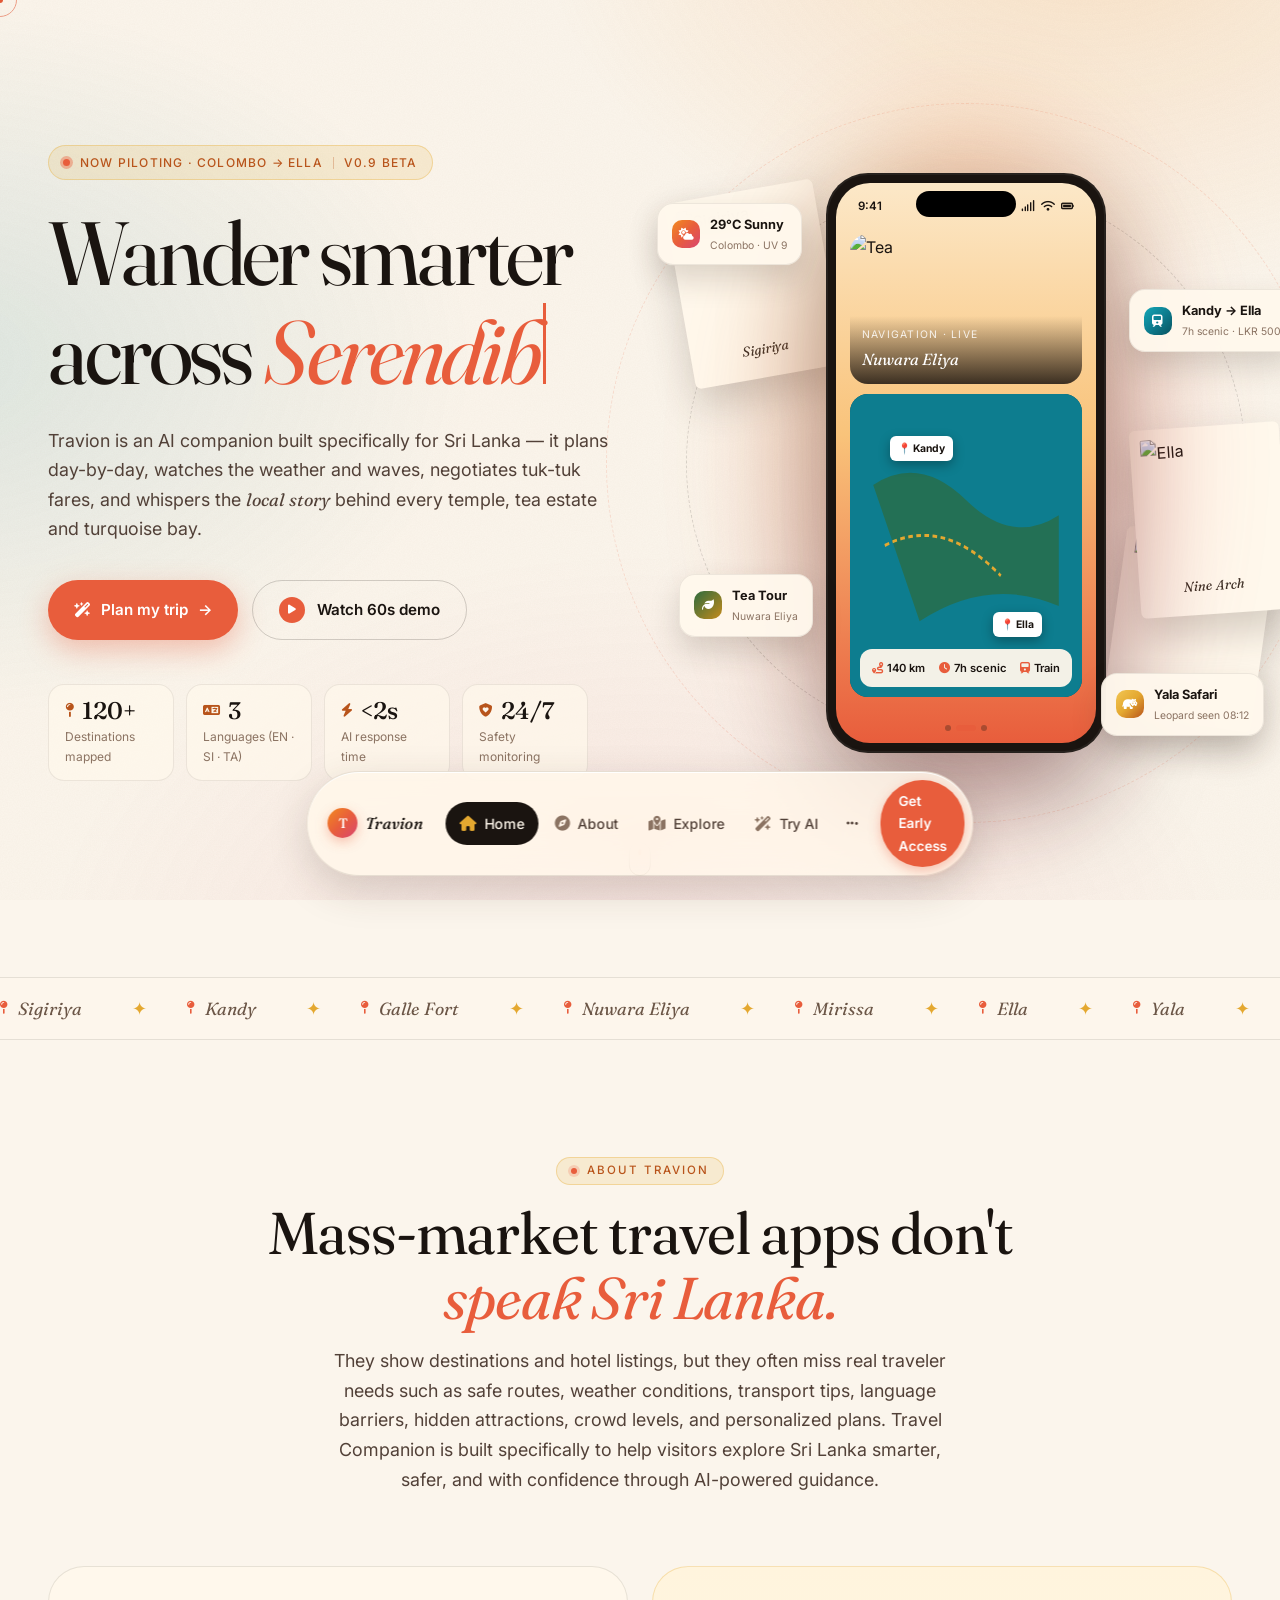
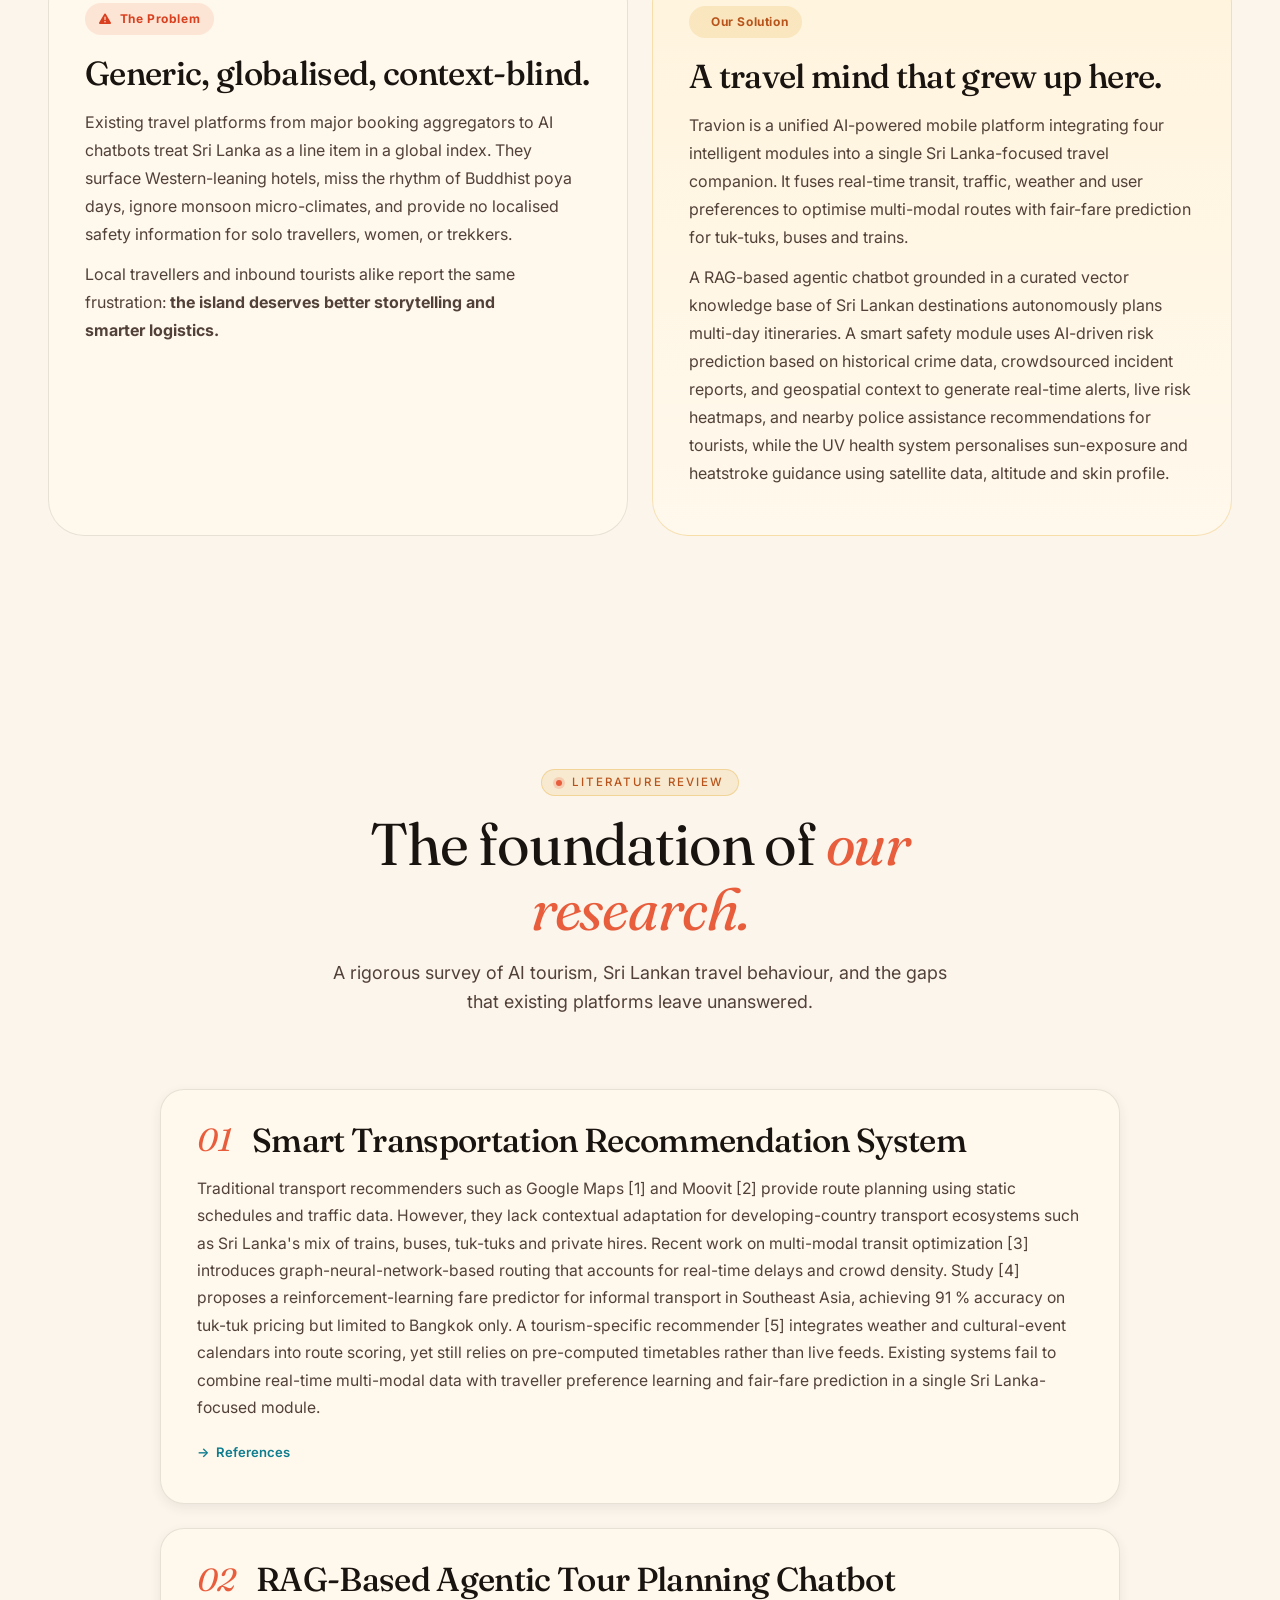
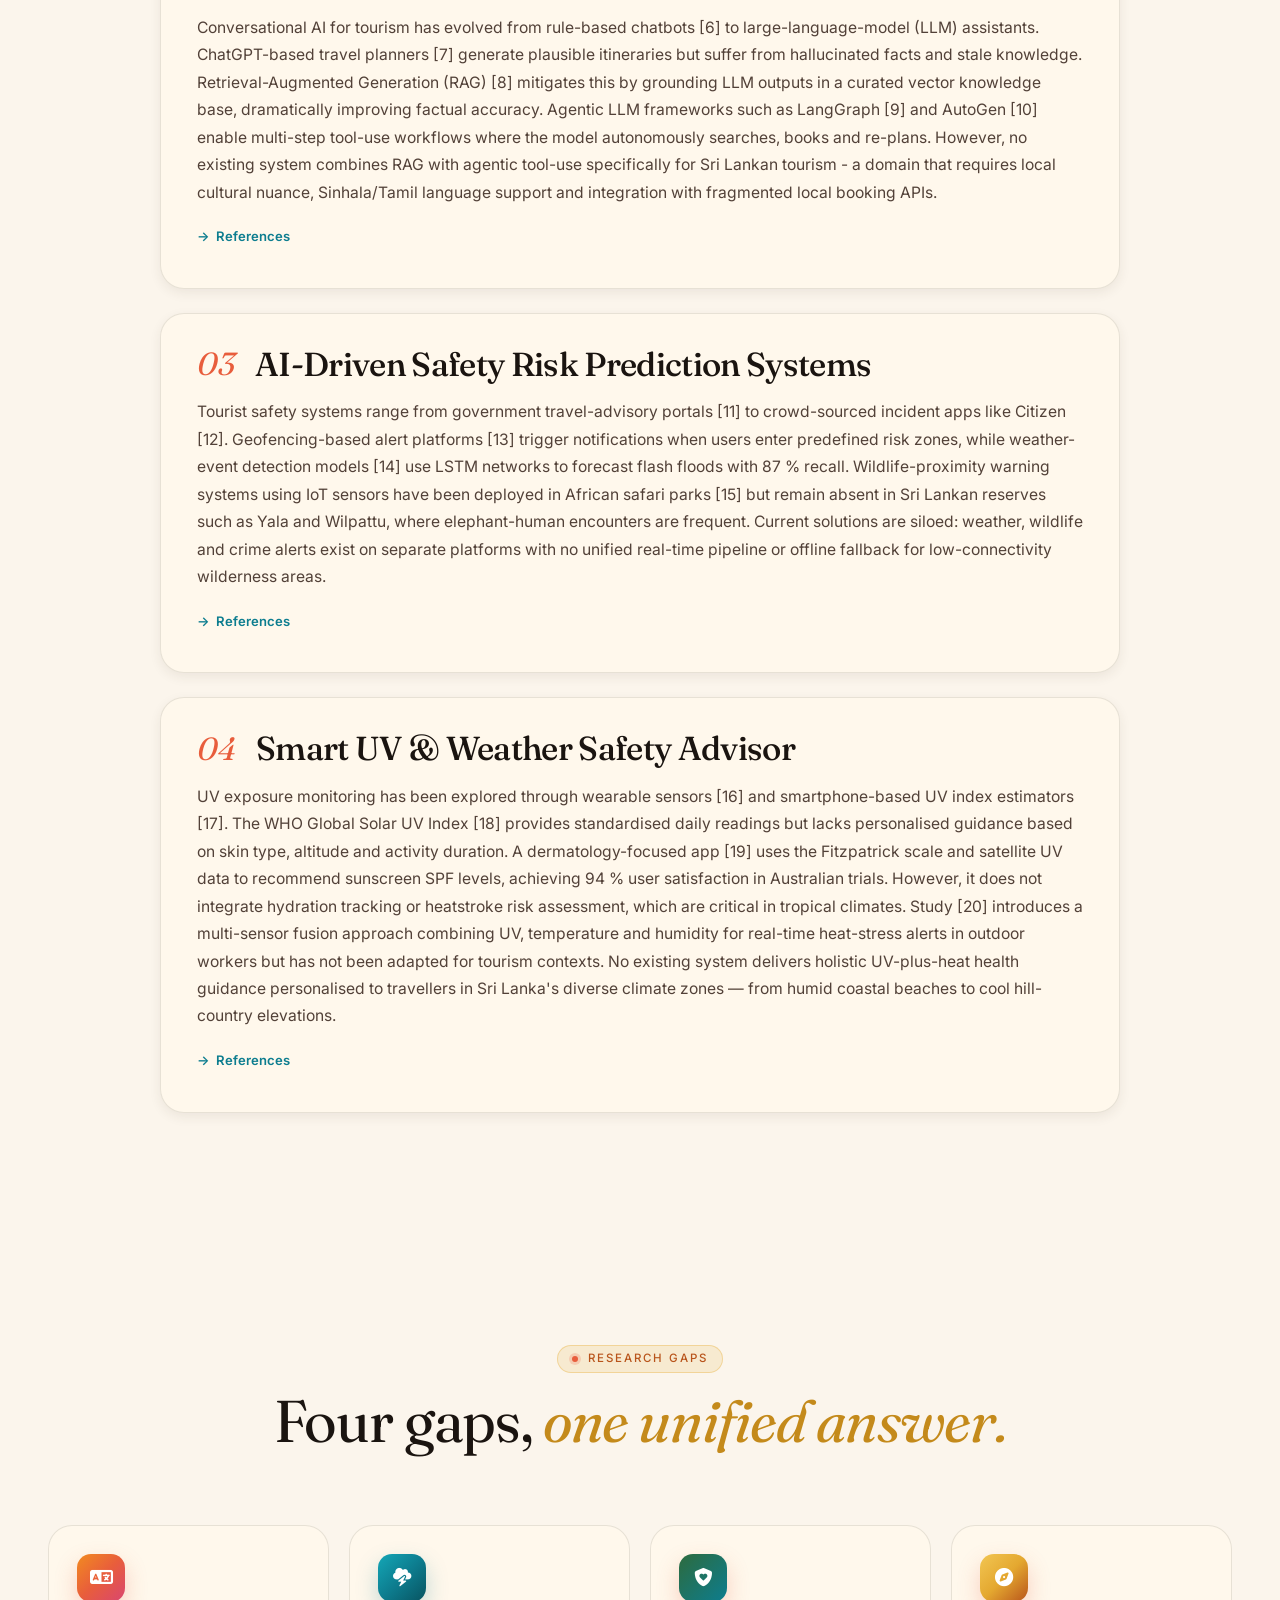
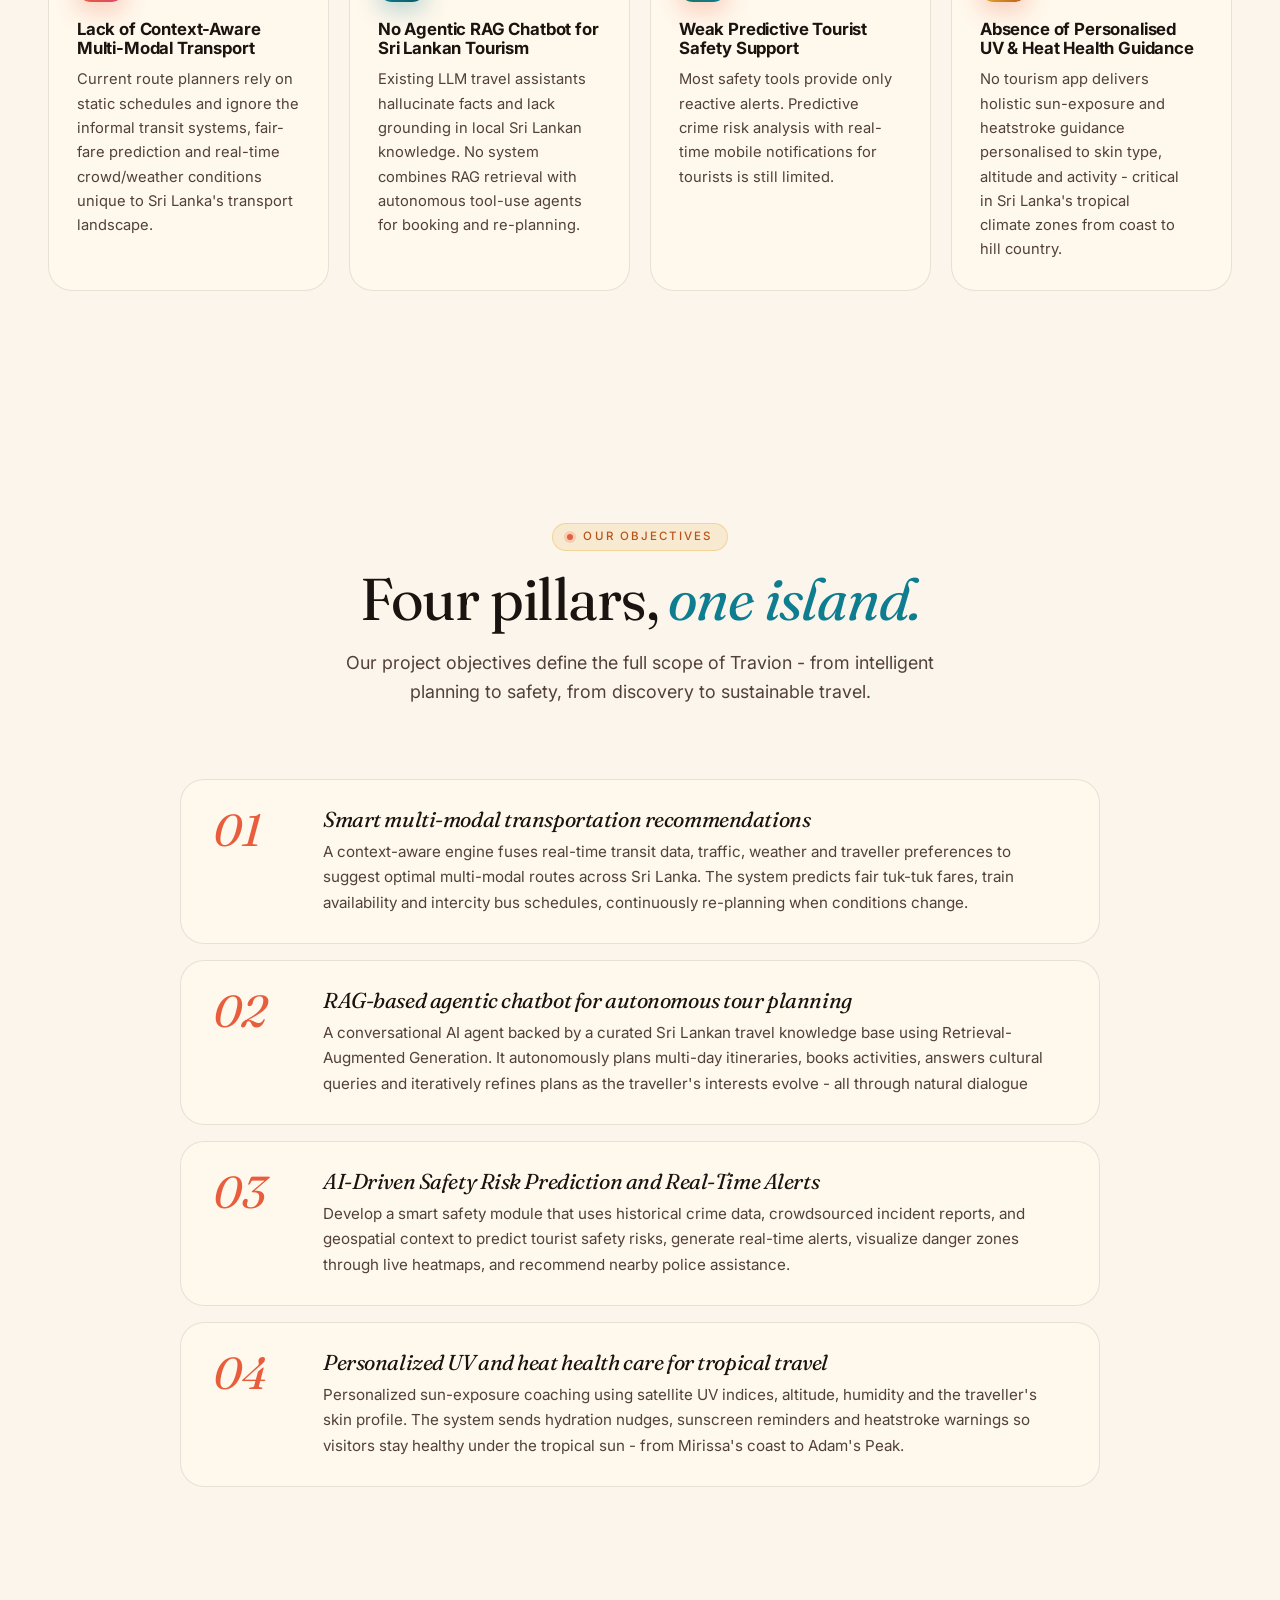
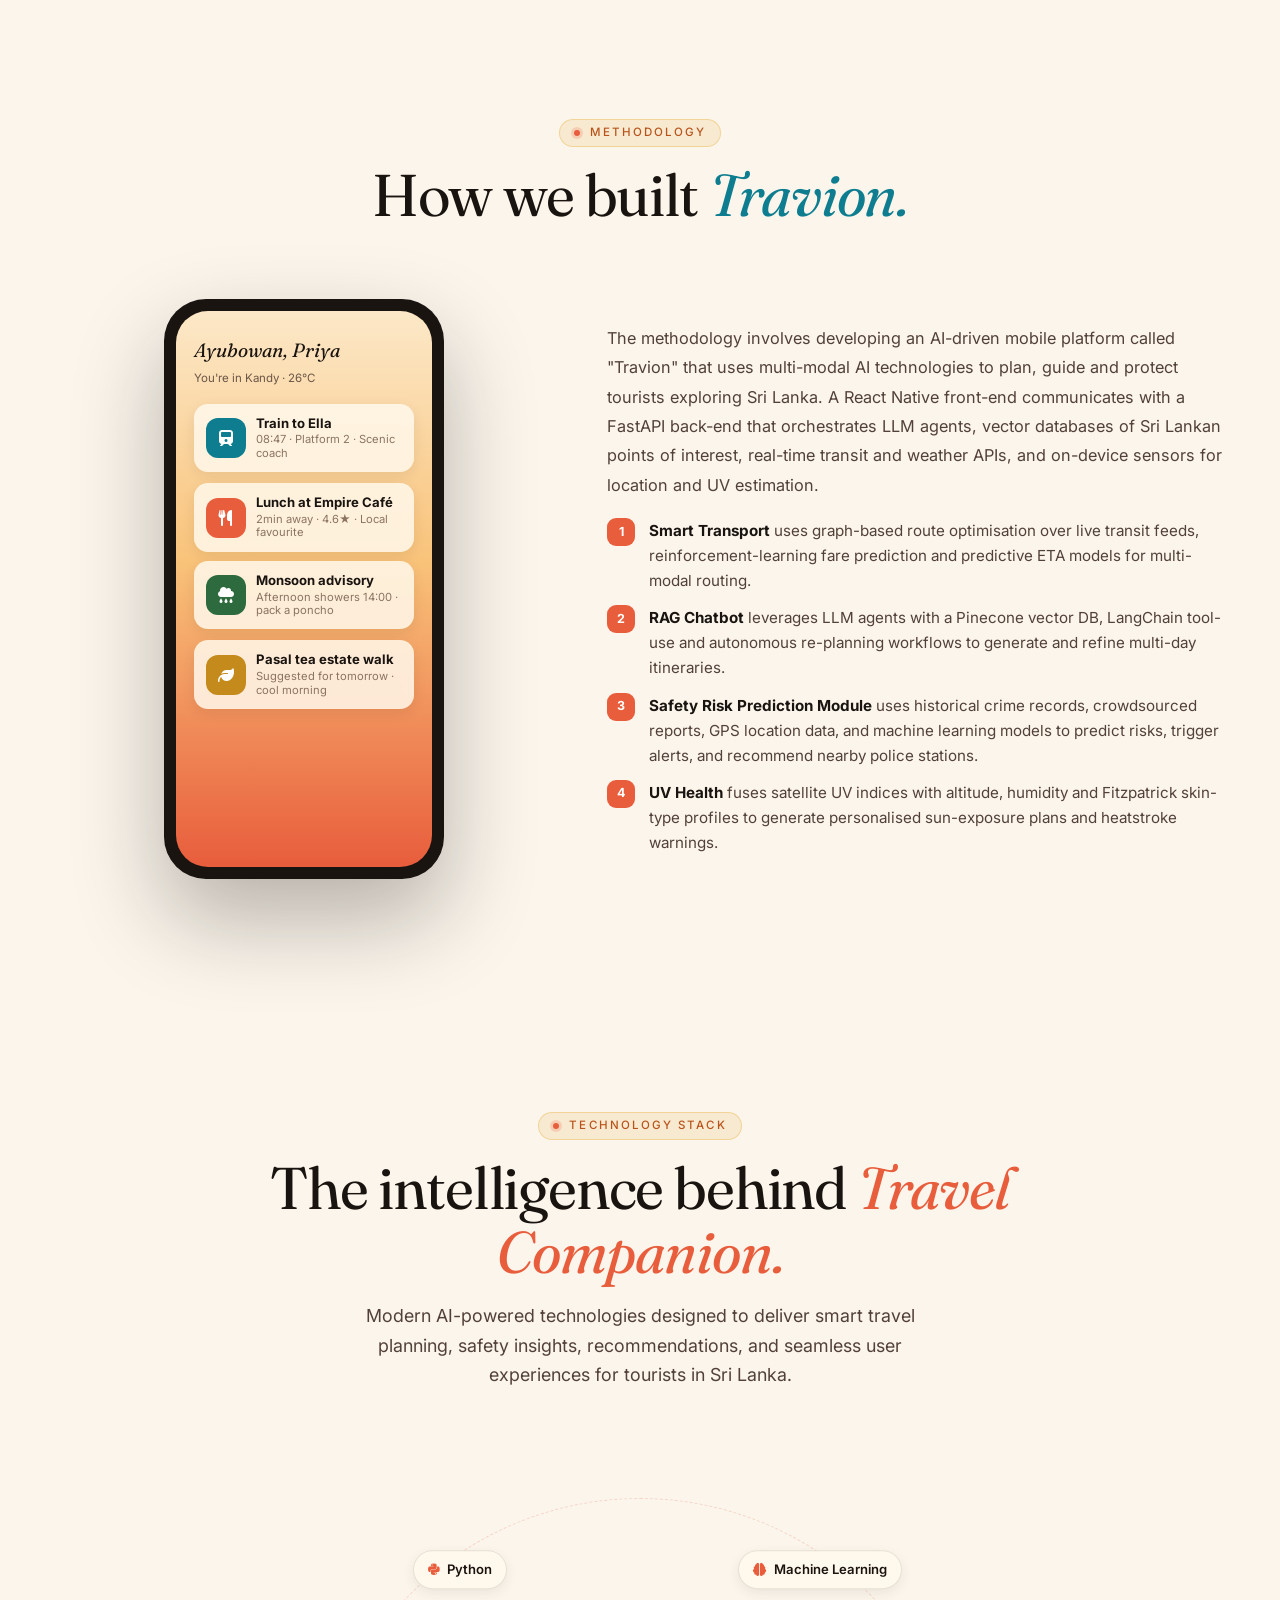
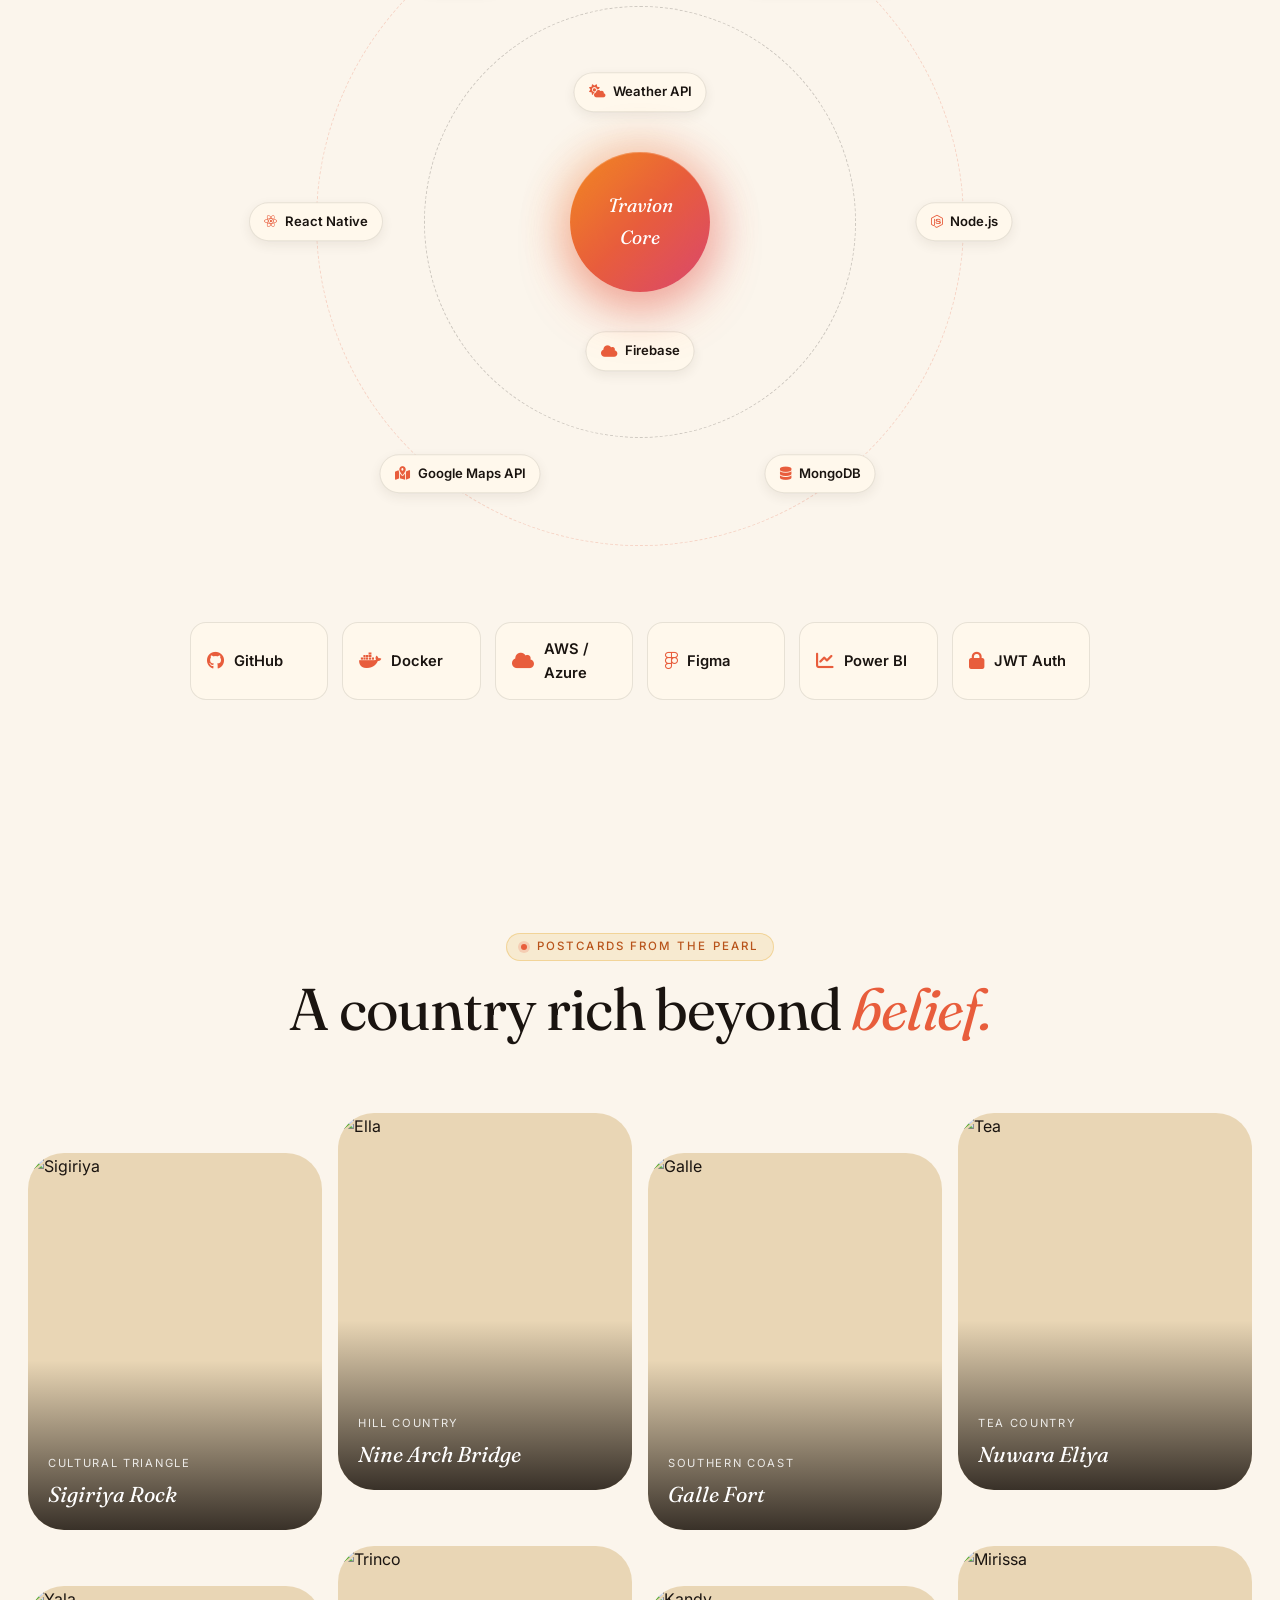
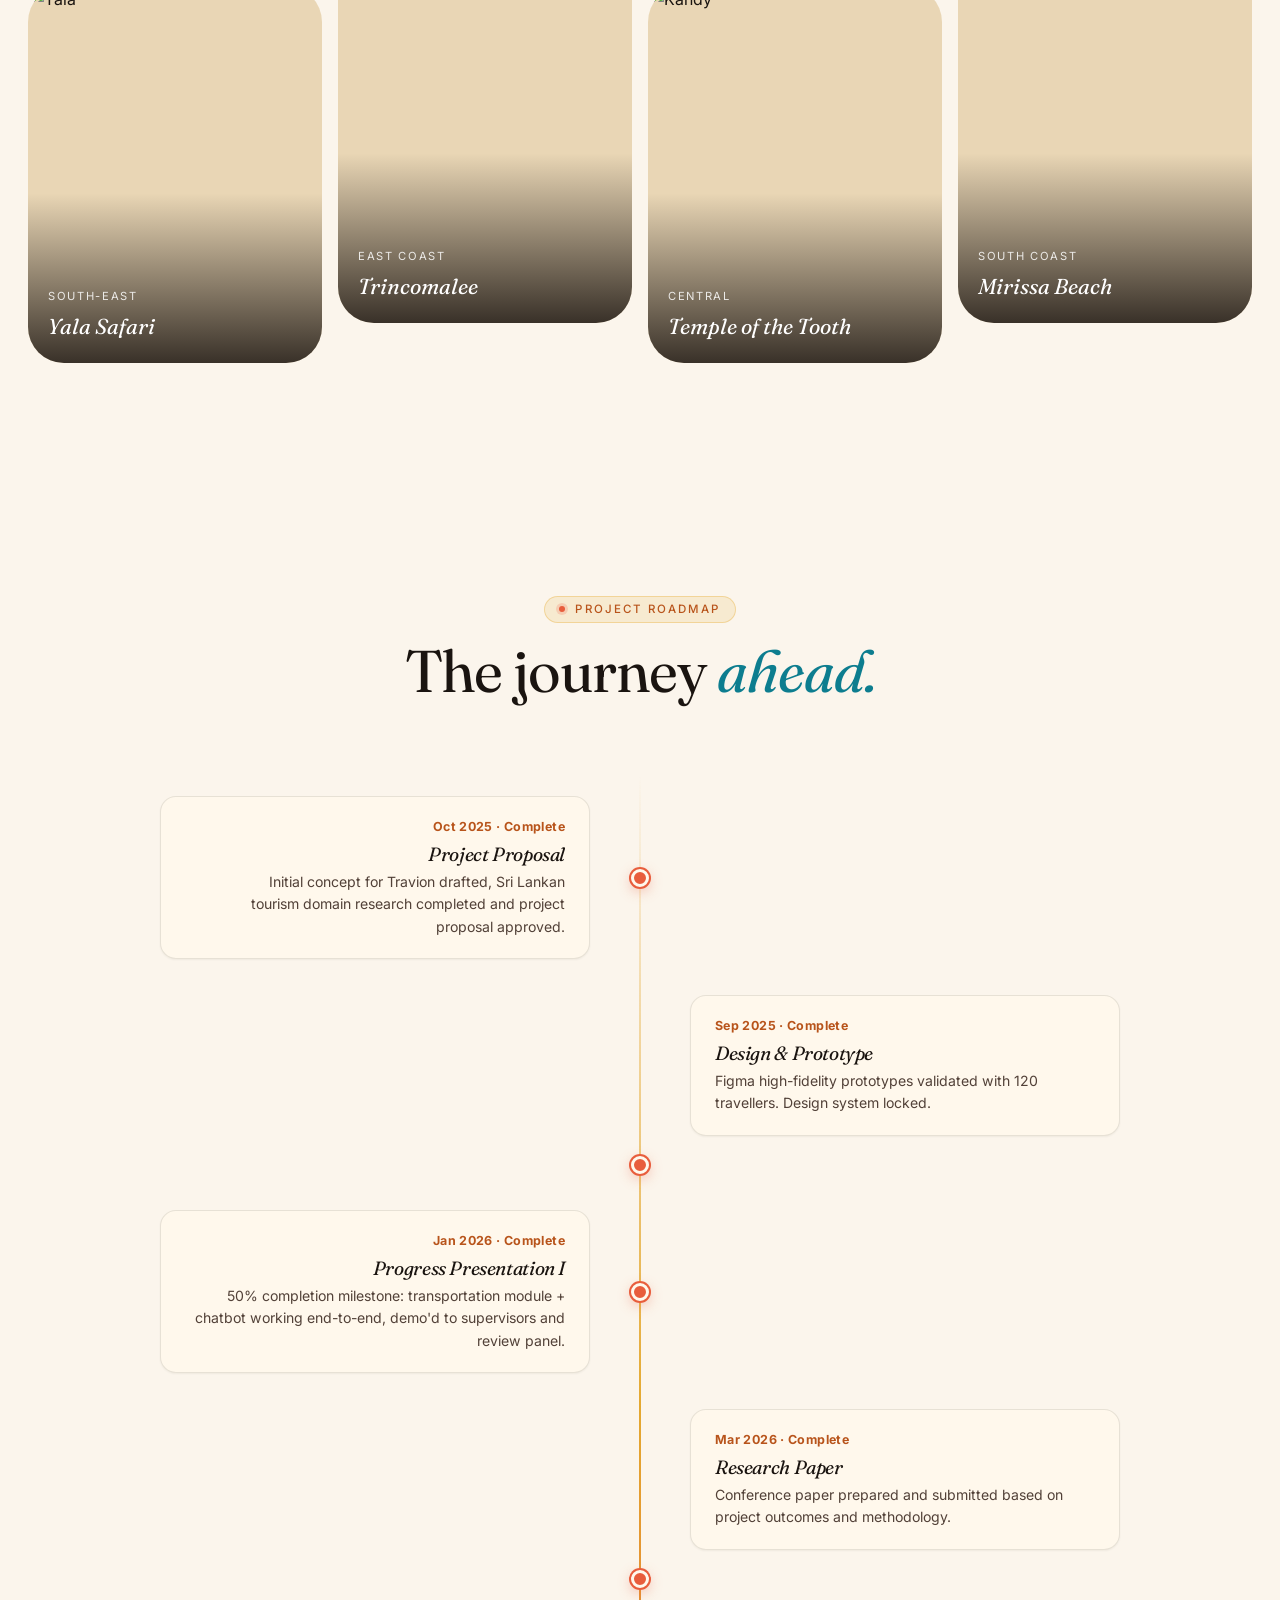
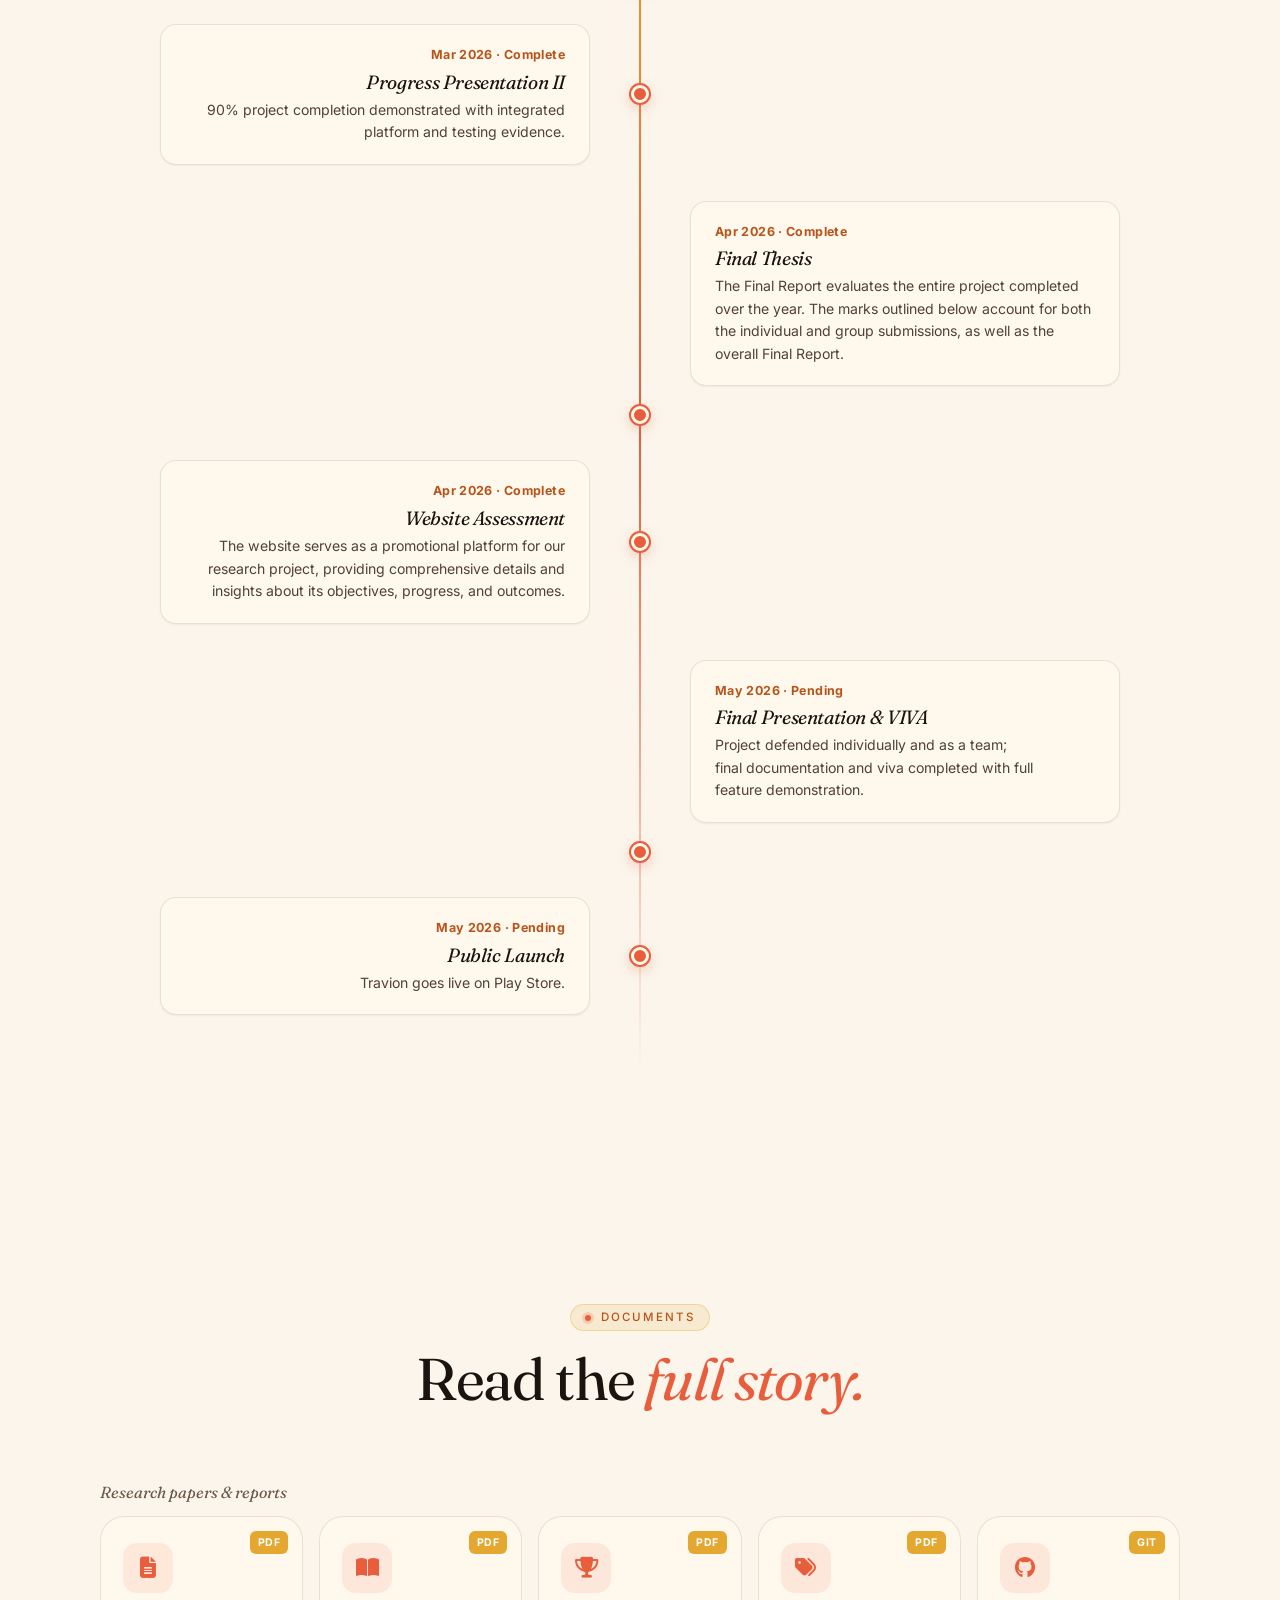
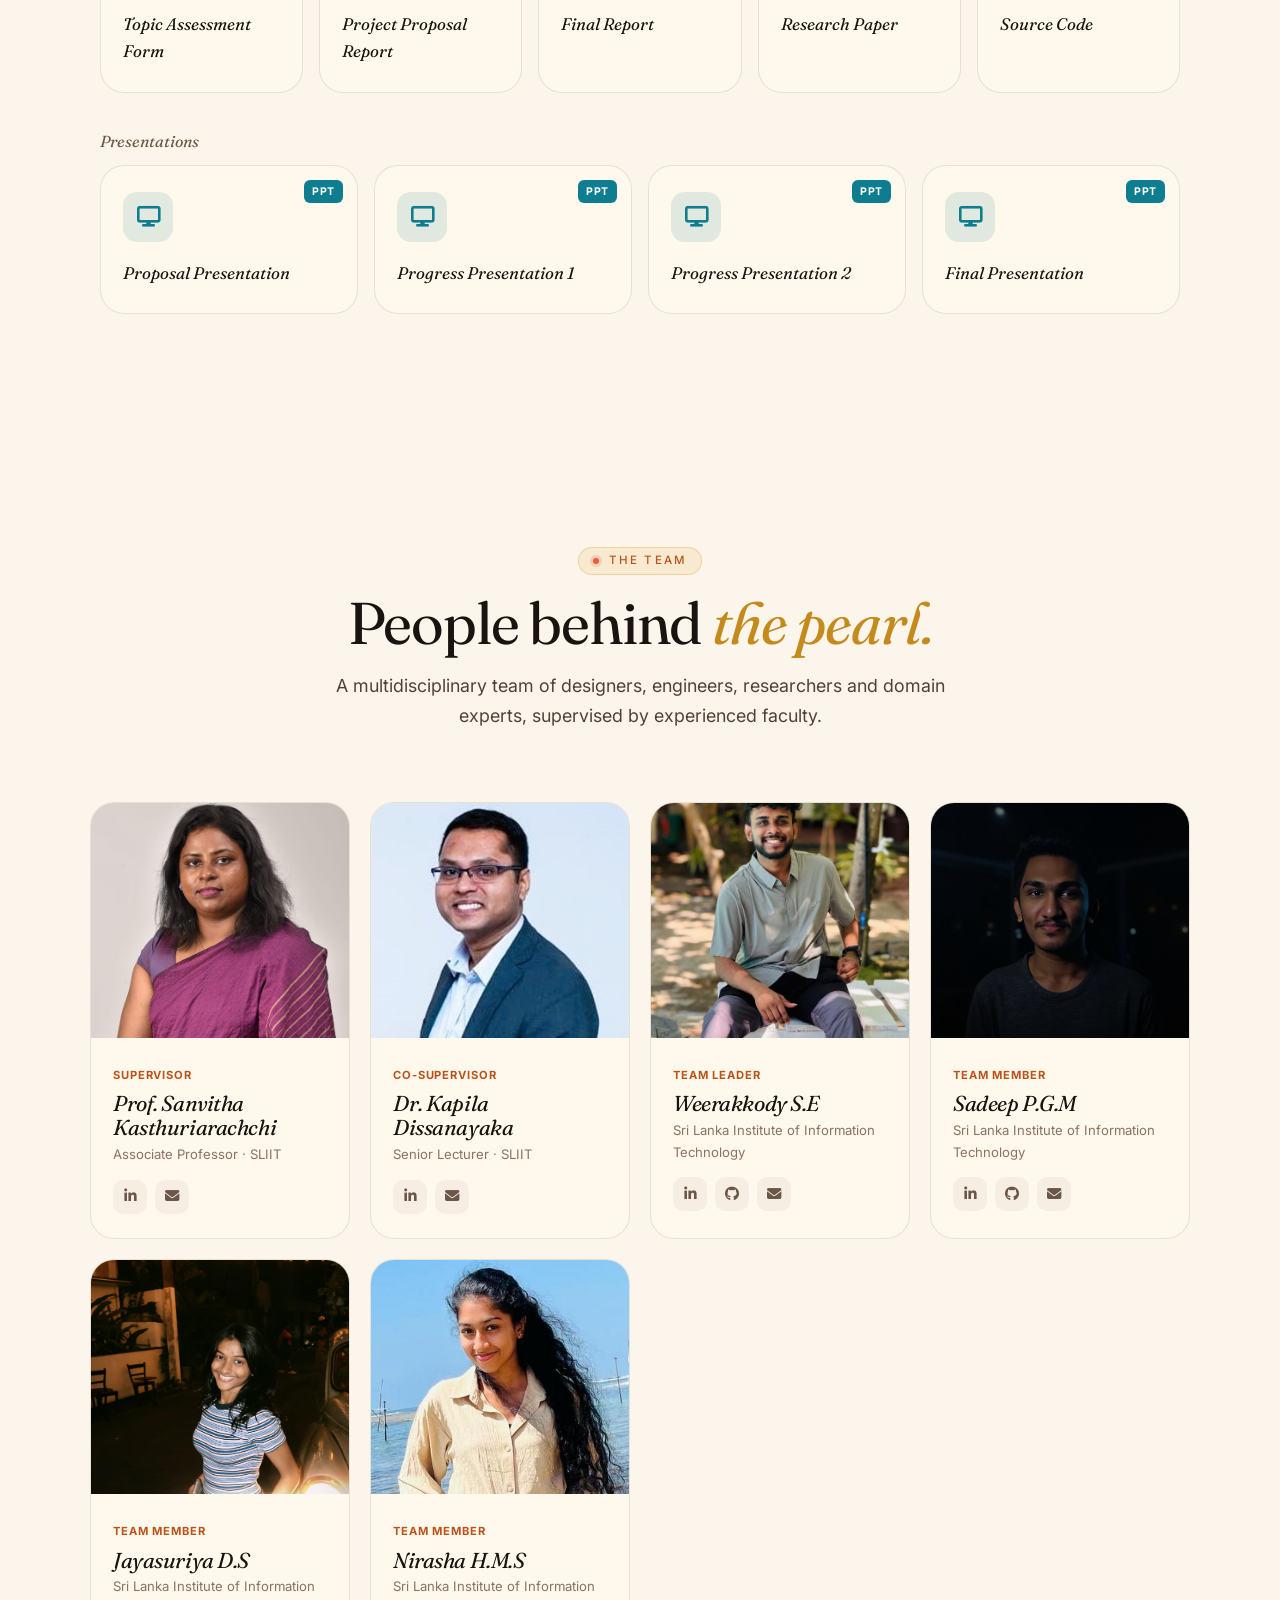
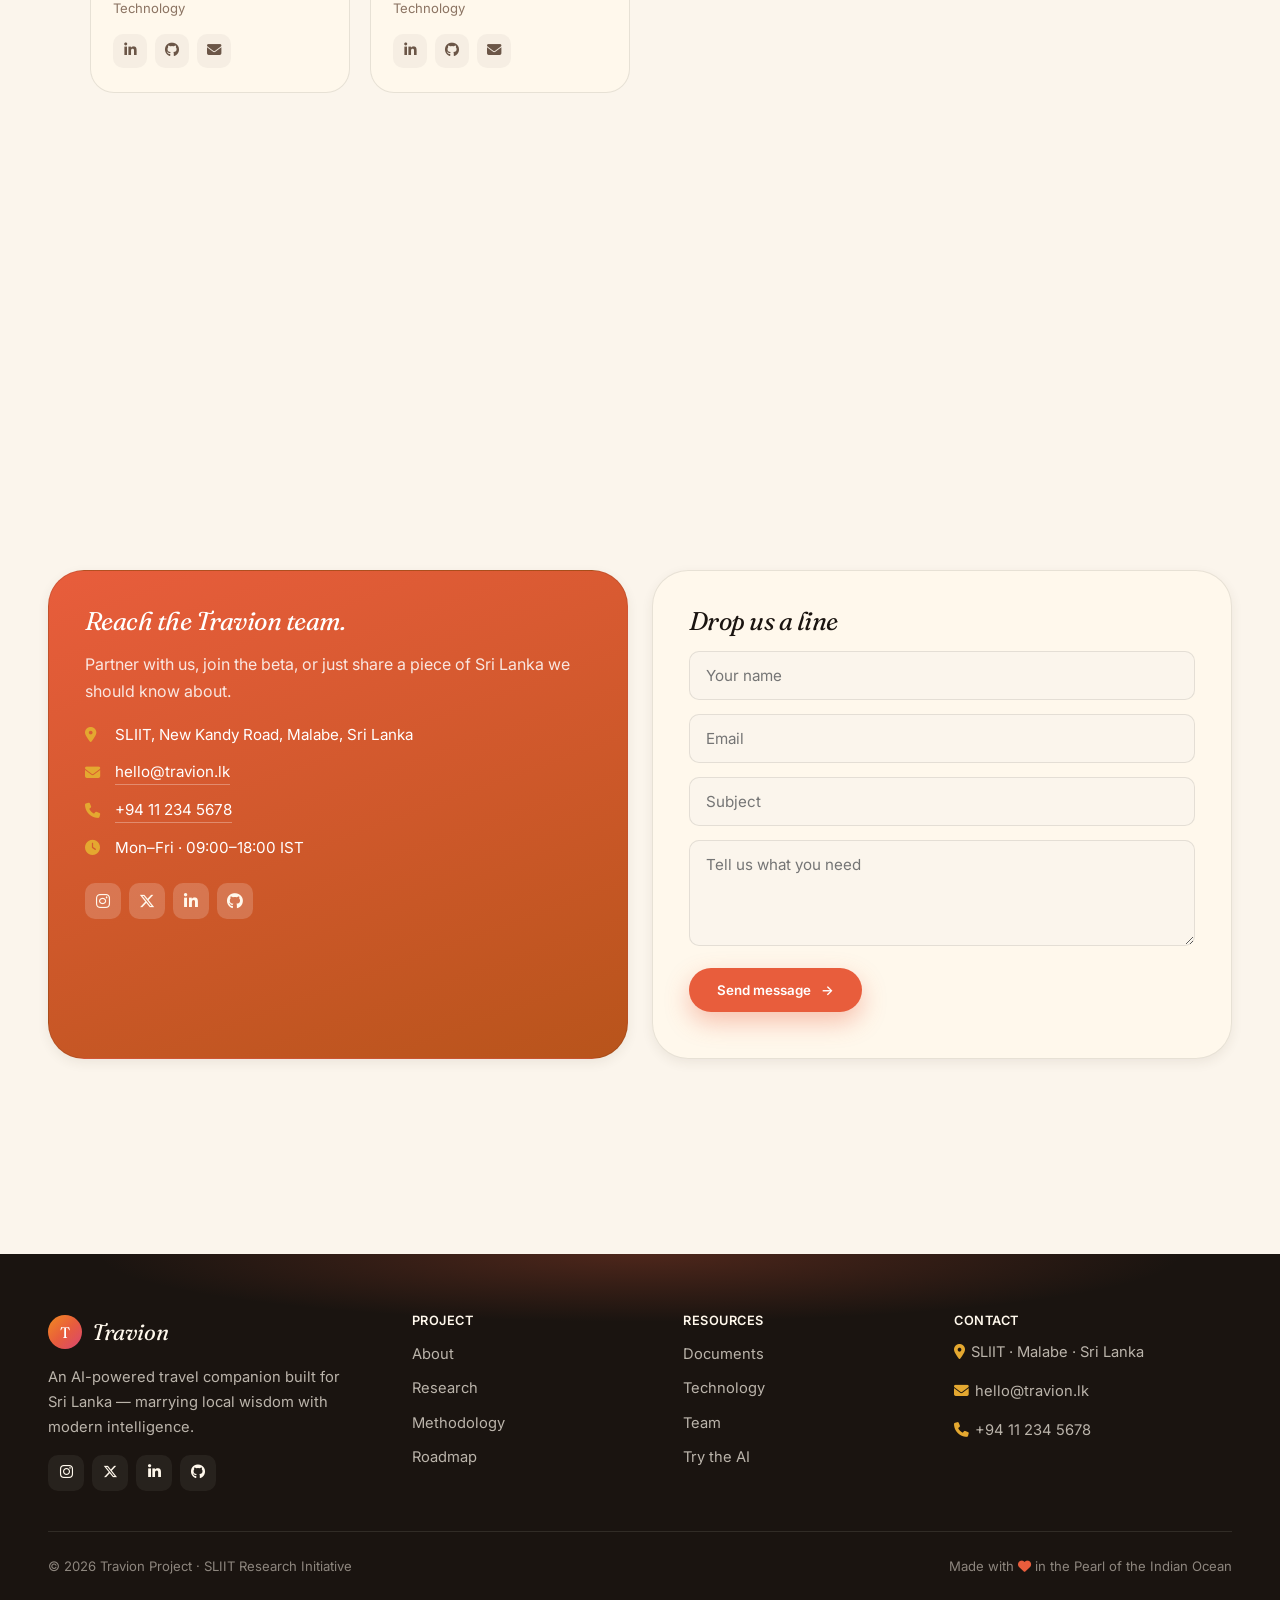
==== commit 3ffdf1d0: "feat: update links" ====
--- a/index.html
+++ b/index.html
@@ -193,7 +193,7 @@
                   <span class="arrow">→</span></span
                 >
               </a>
-              <a href="#about" class="btn-x btn-ghost-x">
+              <a href="https://drive.google.com/file/d/1UwSFtGkUSn8bCNo9-JSXmD1F2oHUwryz/view?usp=sharing" class="btn-x btn-ghost-x">
                 <span class="bx-inner"
                   ><span class="play-ic"><i class="fa-solid fa-play"></i></span
                   >Watch 60s demo</span
@@ -1888,7 +1888,7 @@
               <div class="doc-t">Project Proposal Report</div></a
             >
             <a
-              href="https://drive.google.com/drive/u/0/folders/1Kp7nx5CbQaj6qwzingXUTorlbxQvuCmn"
+              href="https://drive.google.com/file/d/1pB6XmKJn4lLmEhPDDeWy1vakOt2qkeGG/view"
               class="doc reveal"
               data-hover
               ><span class="doc-tag">PDF</span>
@@ -2312,7 +2312,7 @@
               <a href="#" style="background: rgba(255, 255, 255, 0.18)"
                 ><i class="fa-brands fa-linkedin-in"></i
               ></a>
-              <a href="#" style="background: rgba(255, 255, 255, 0.18)"
+              <a href="https://github.com/Travion-Reserch-Project" style="background: rgba(255, 255, 255, 0.18)"
                 ><i class="fa-brands fa-github"></i
               ></a>
             </div>
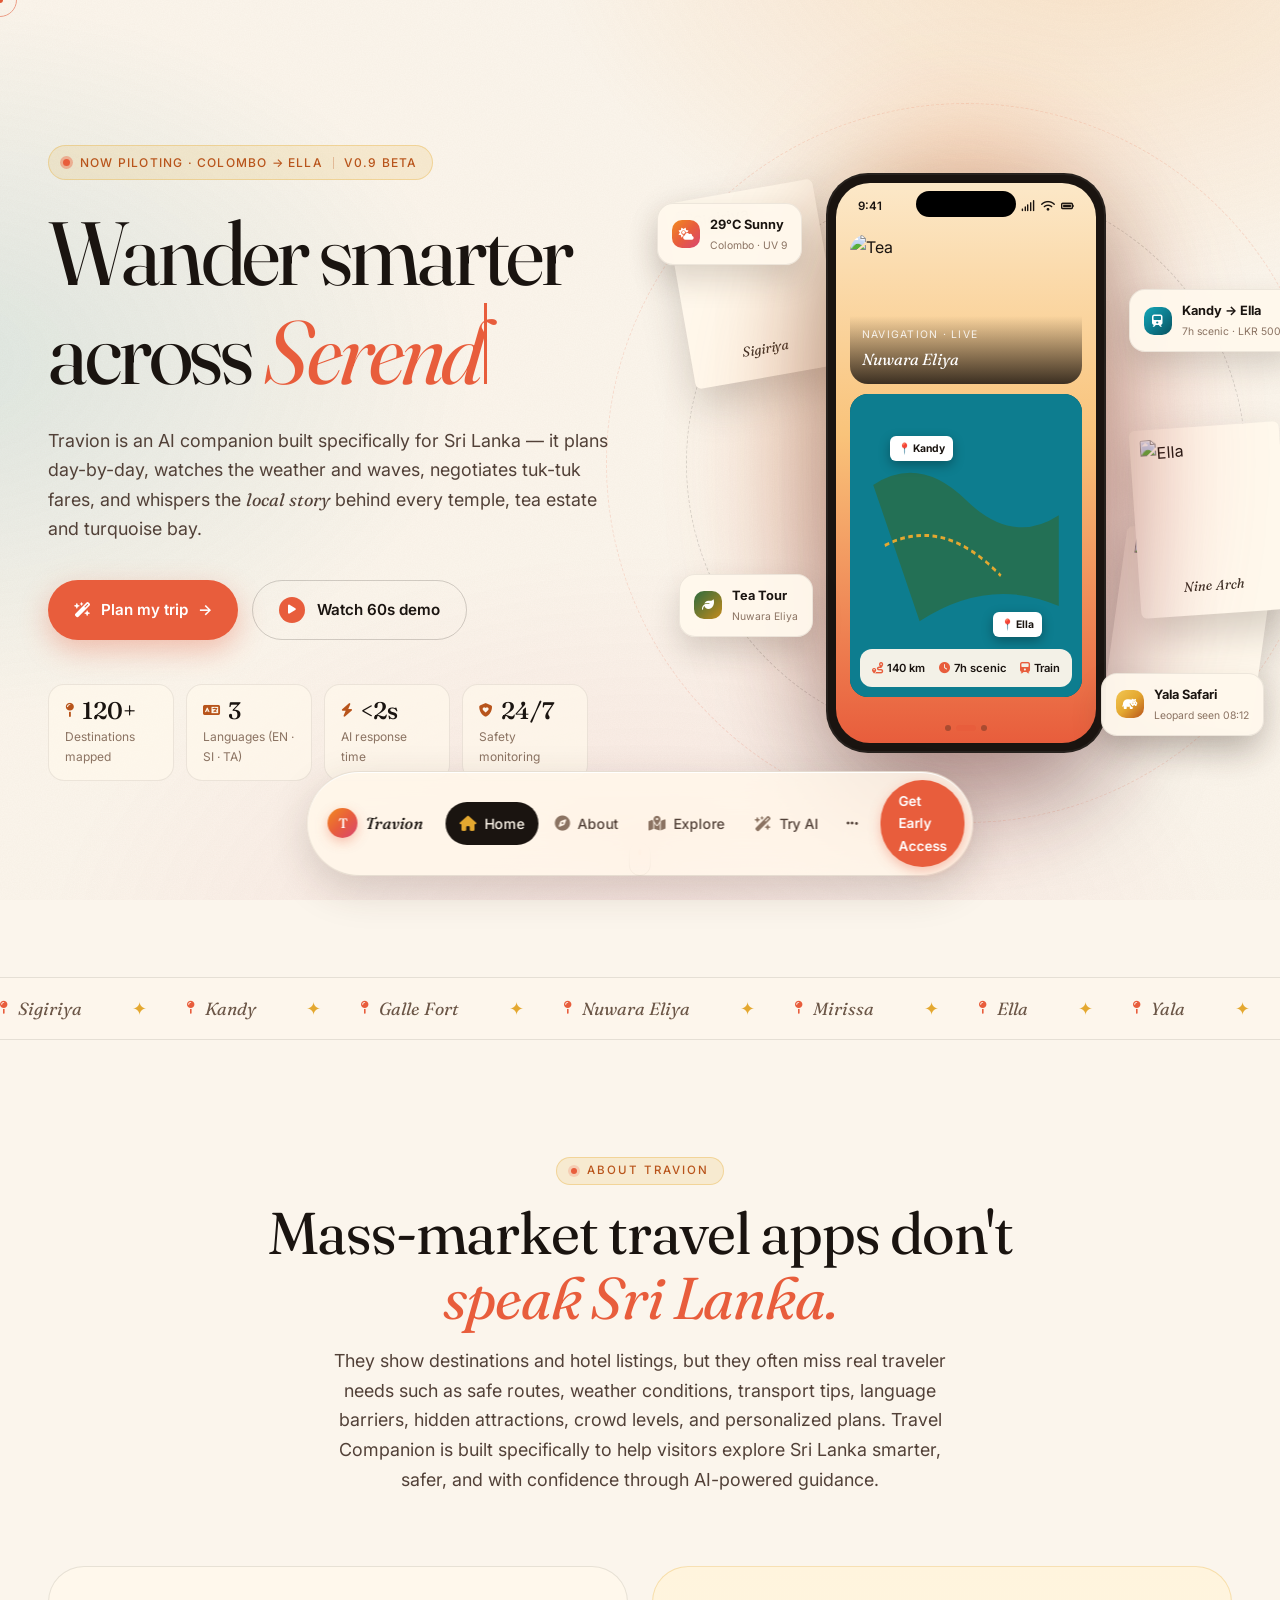
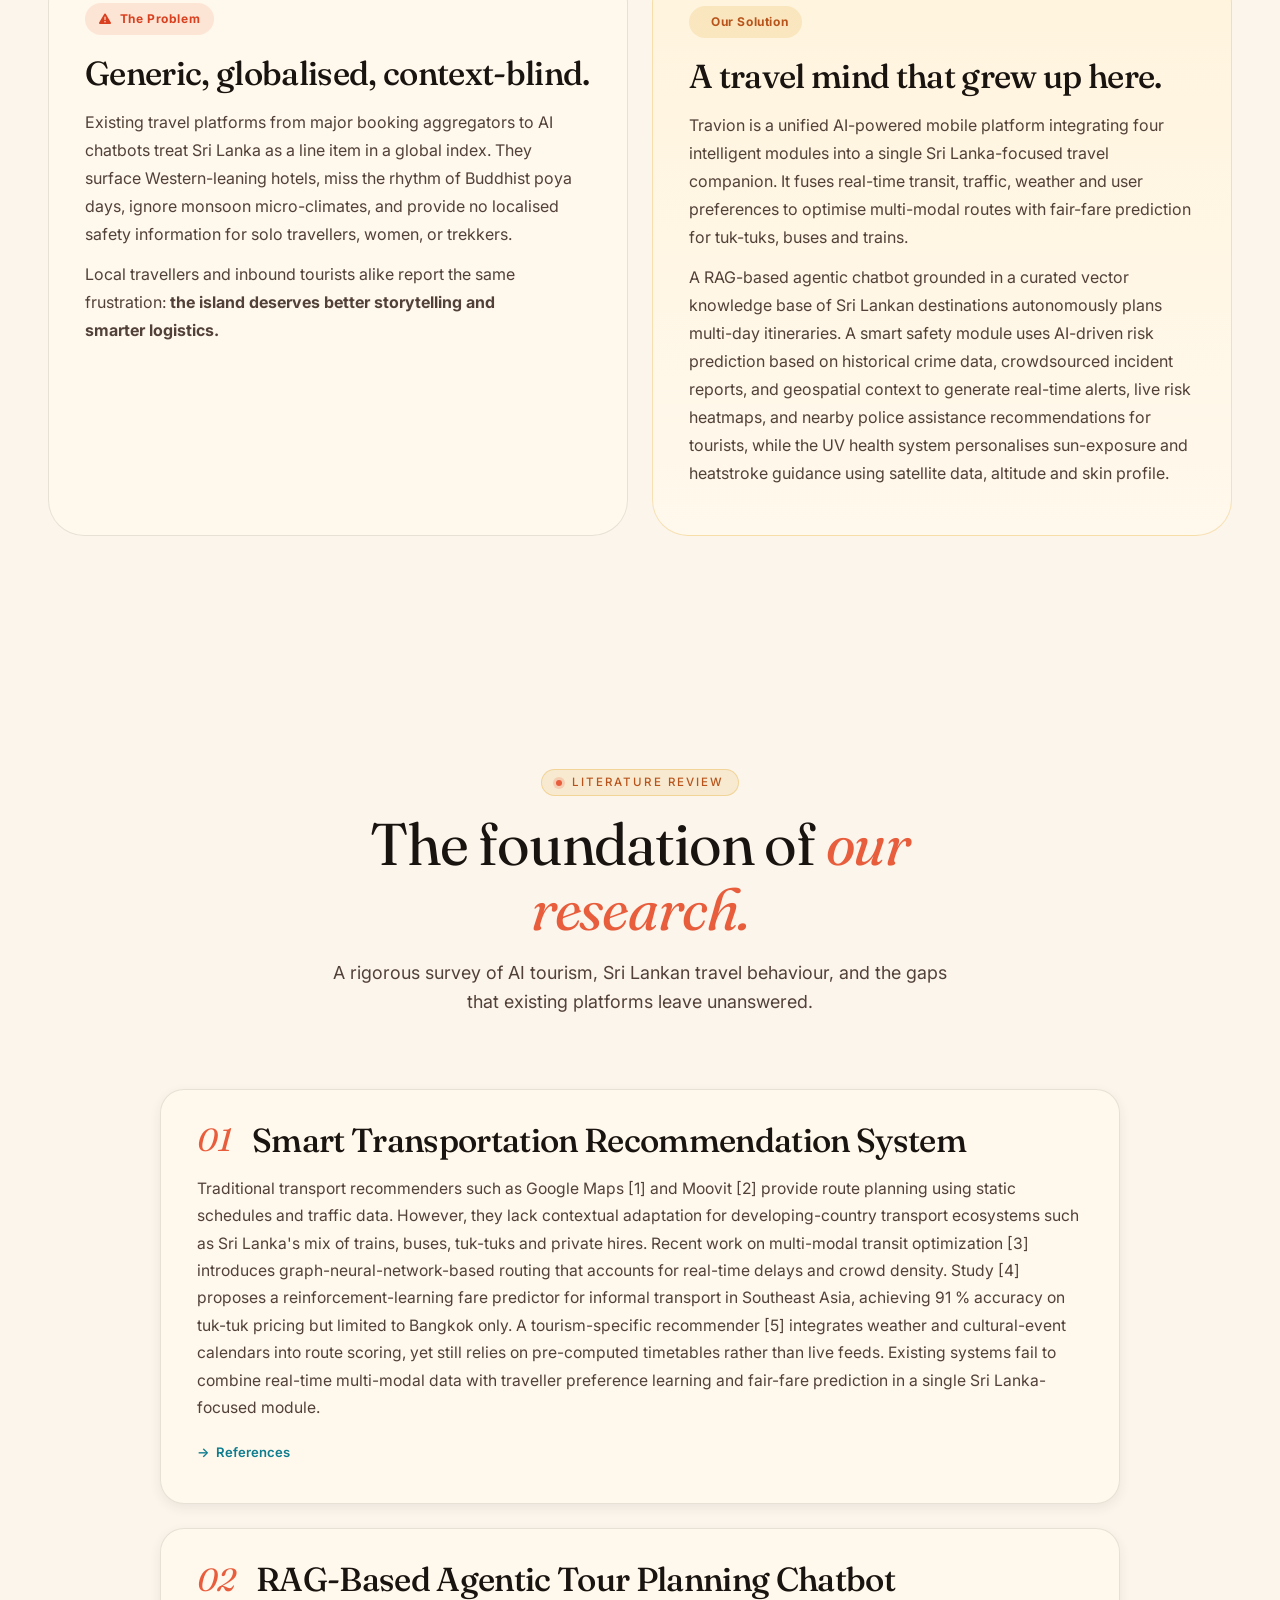
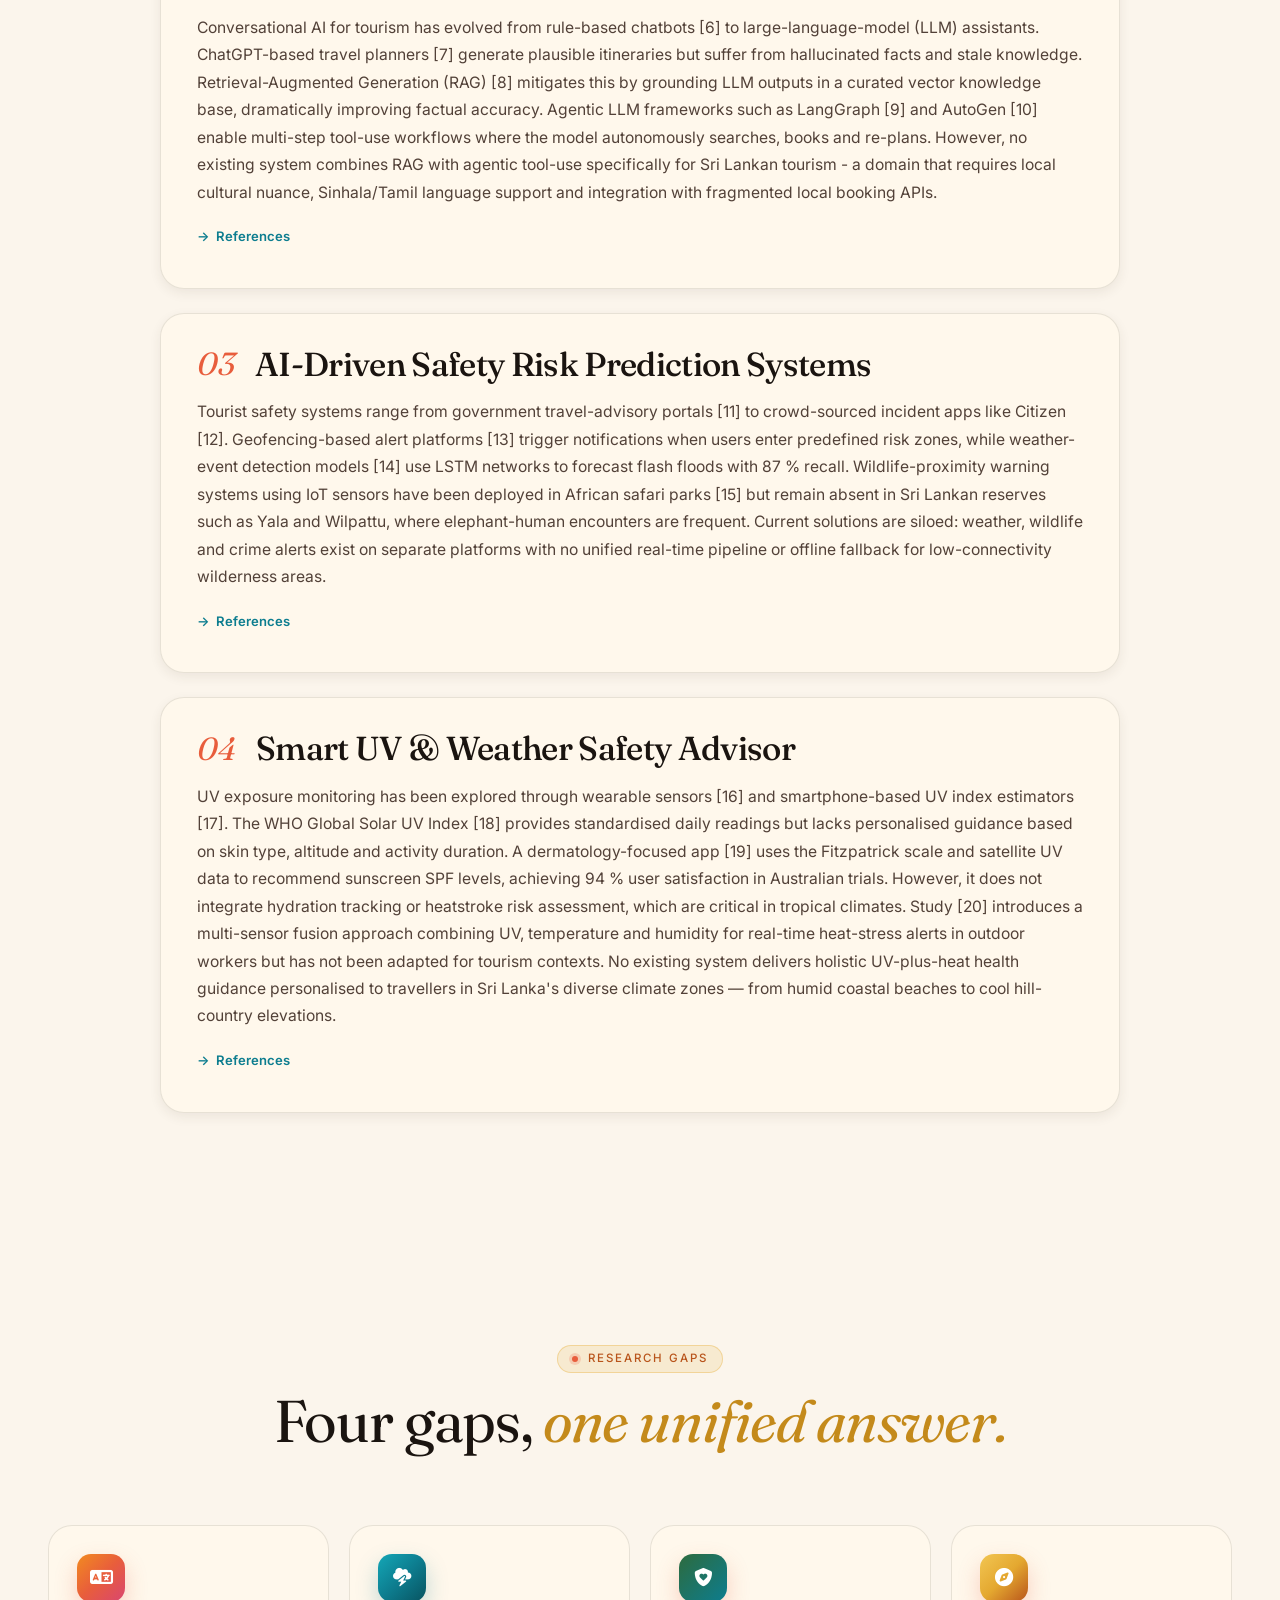
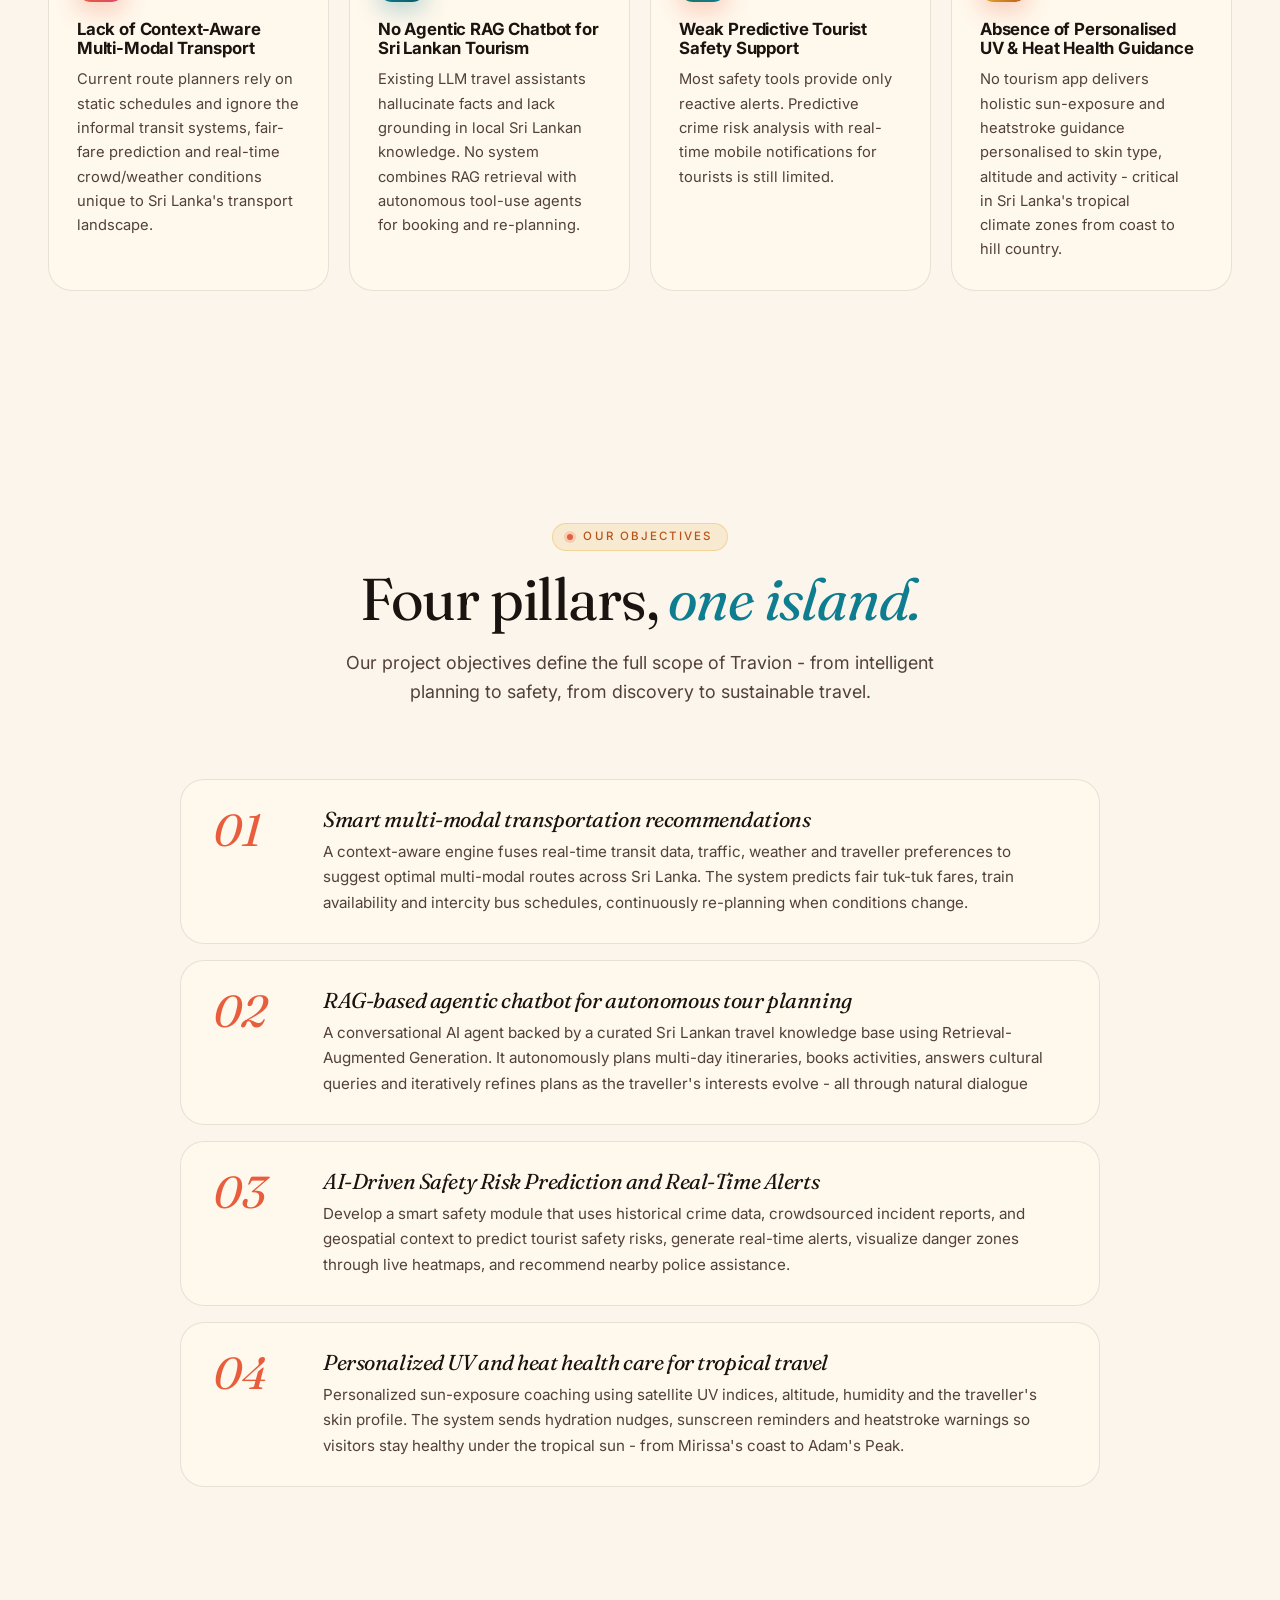
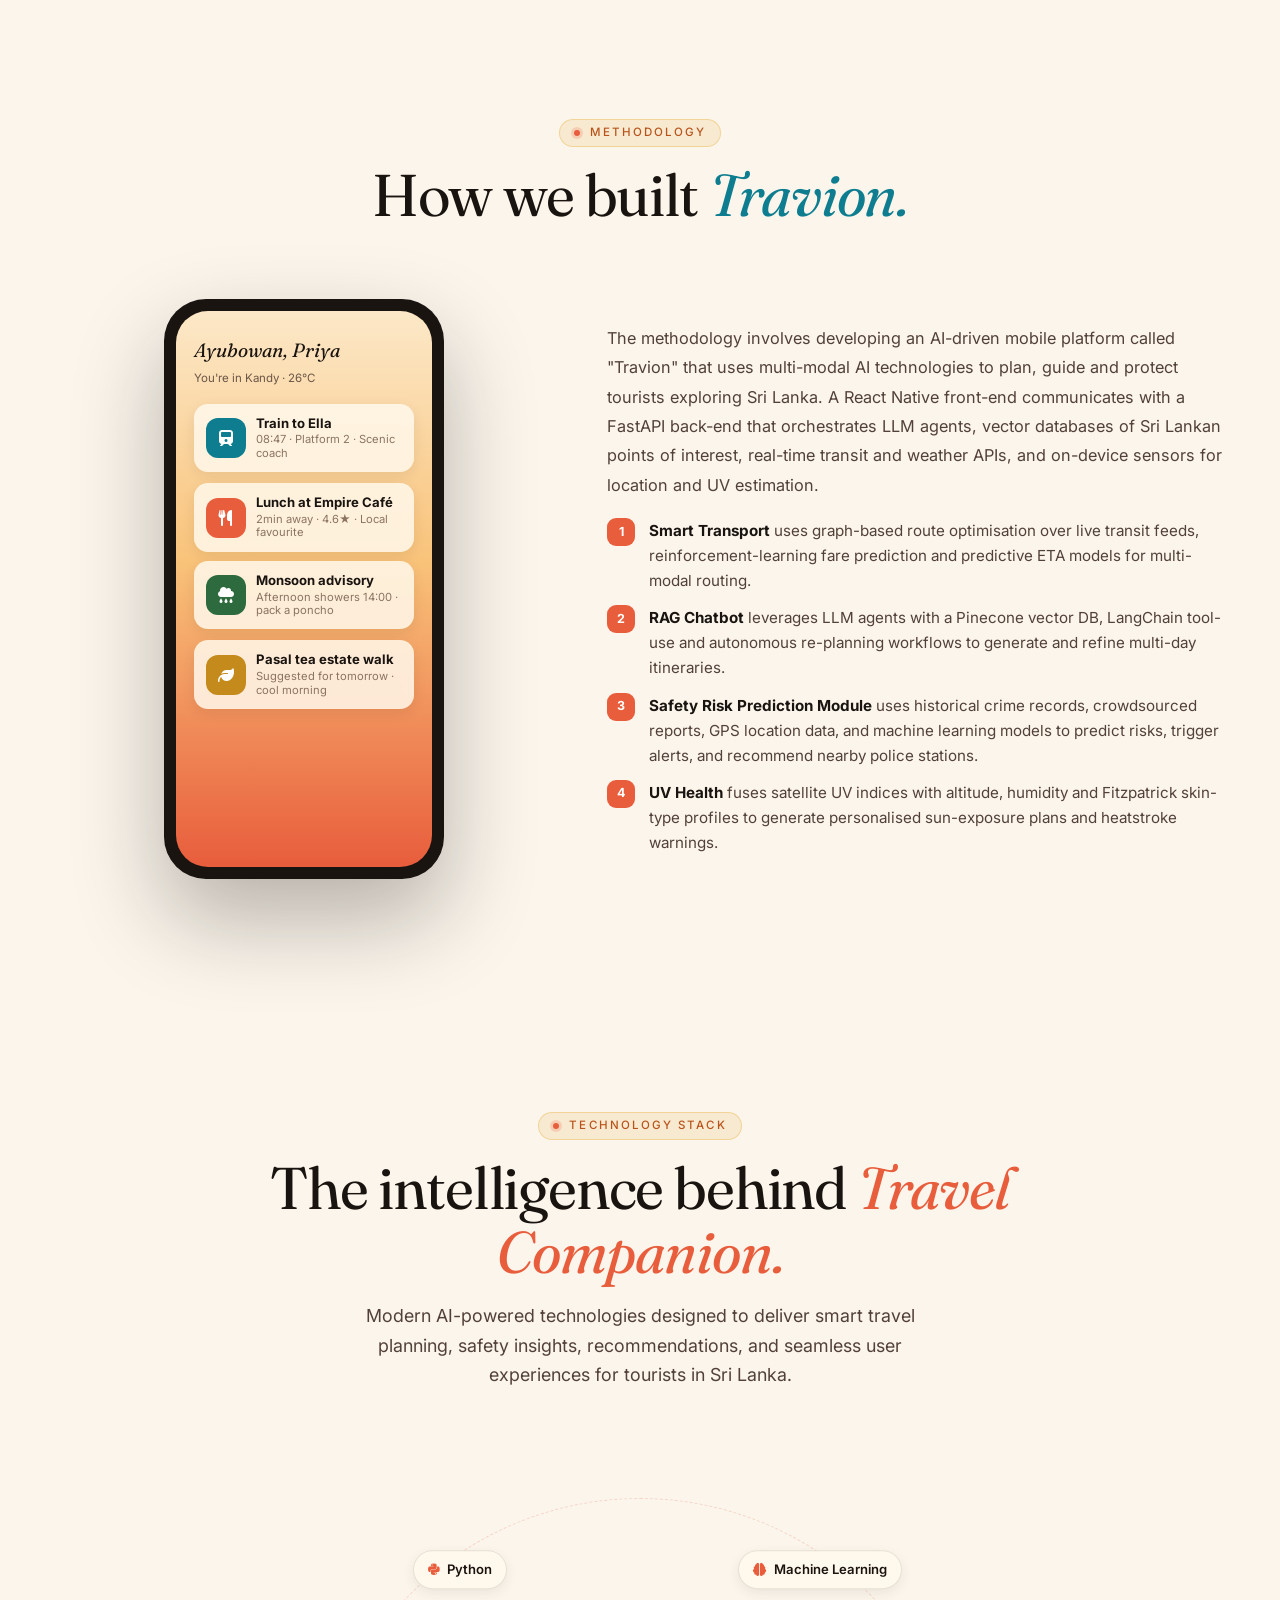
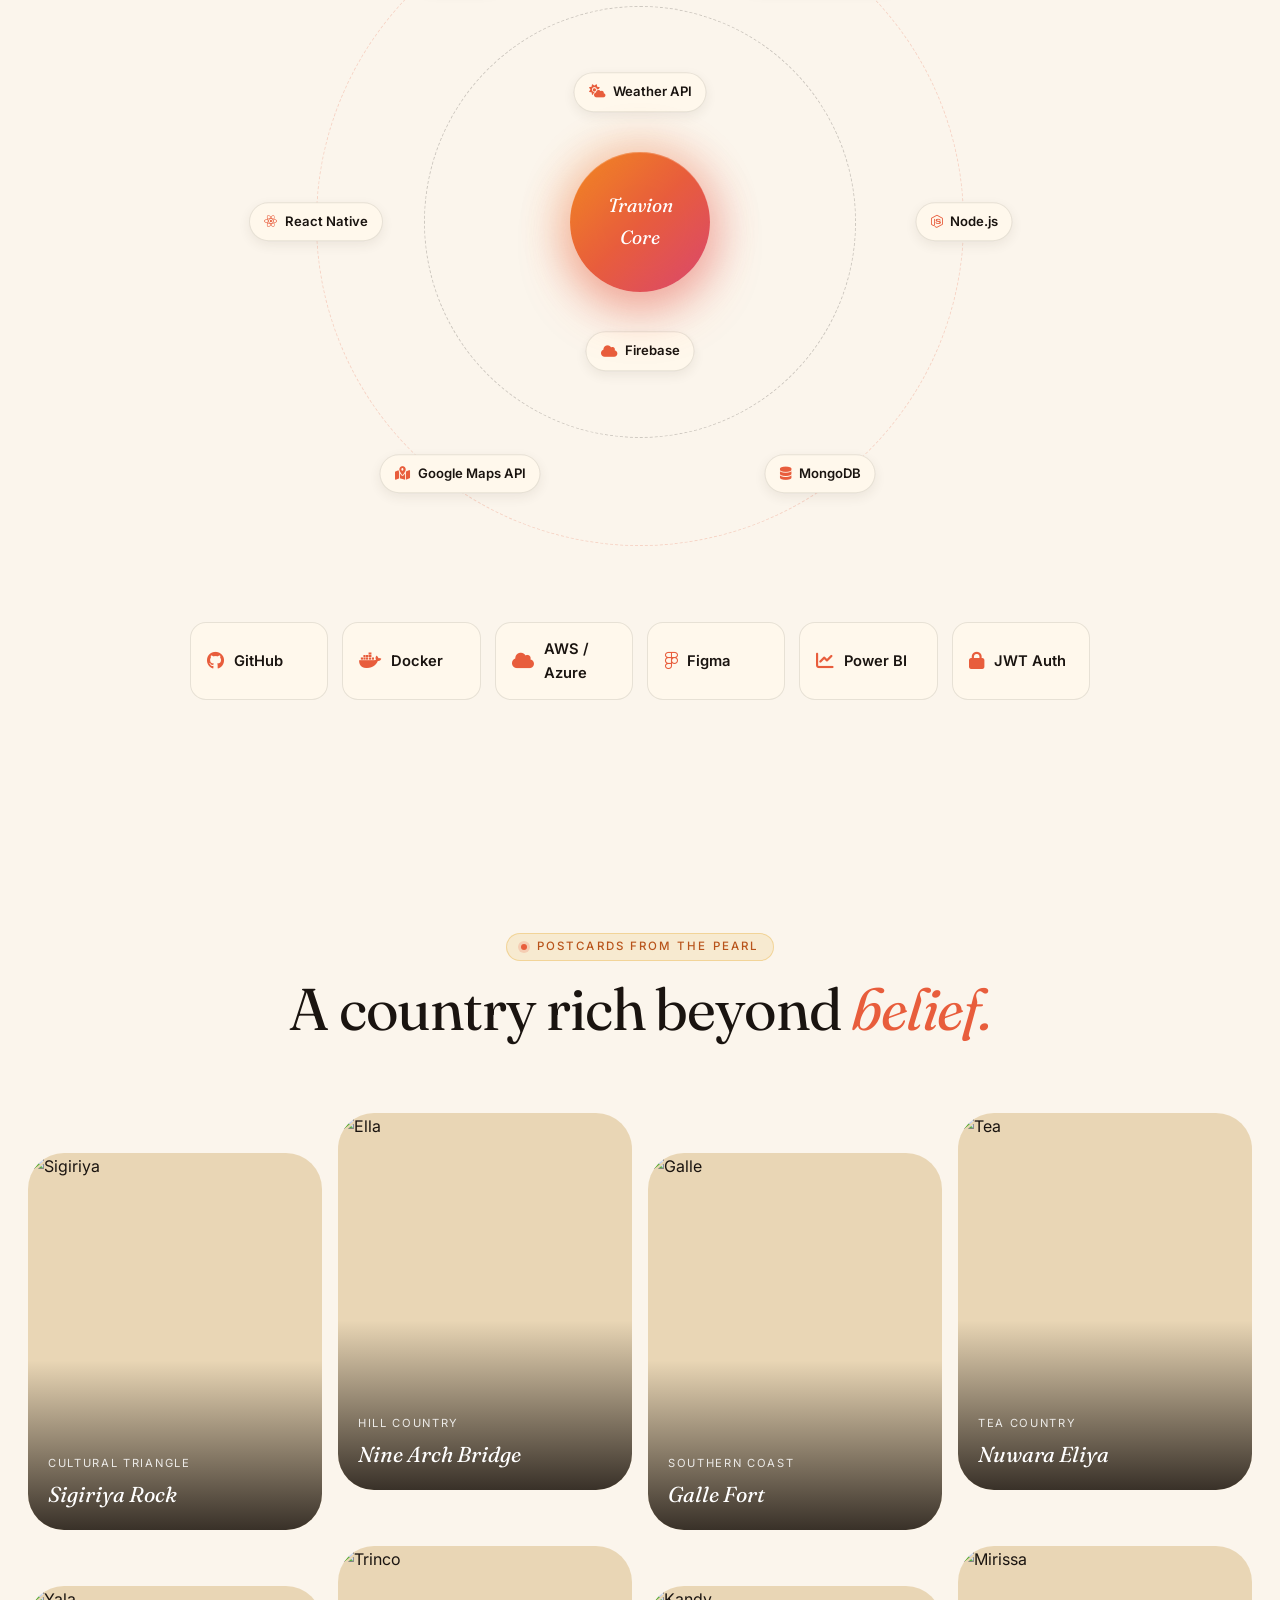
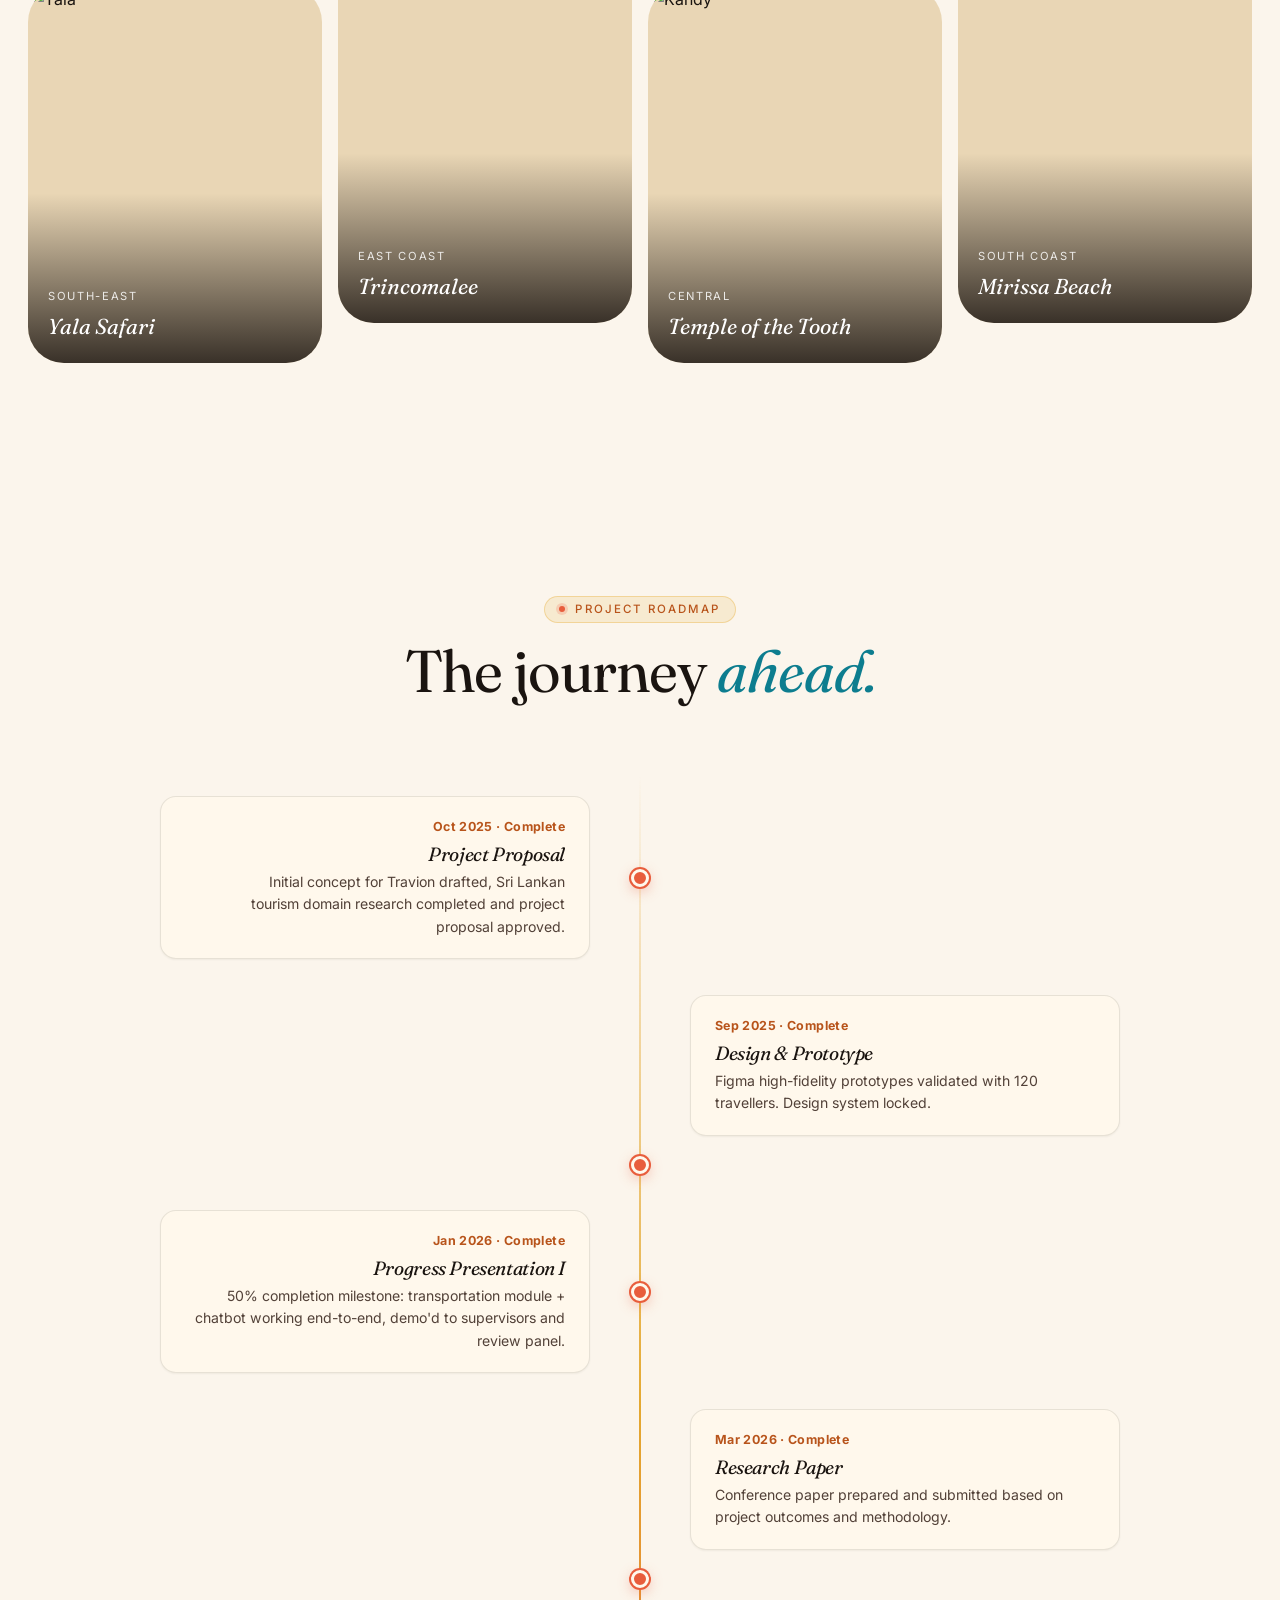
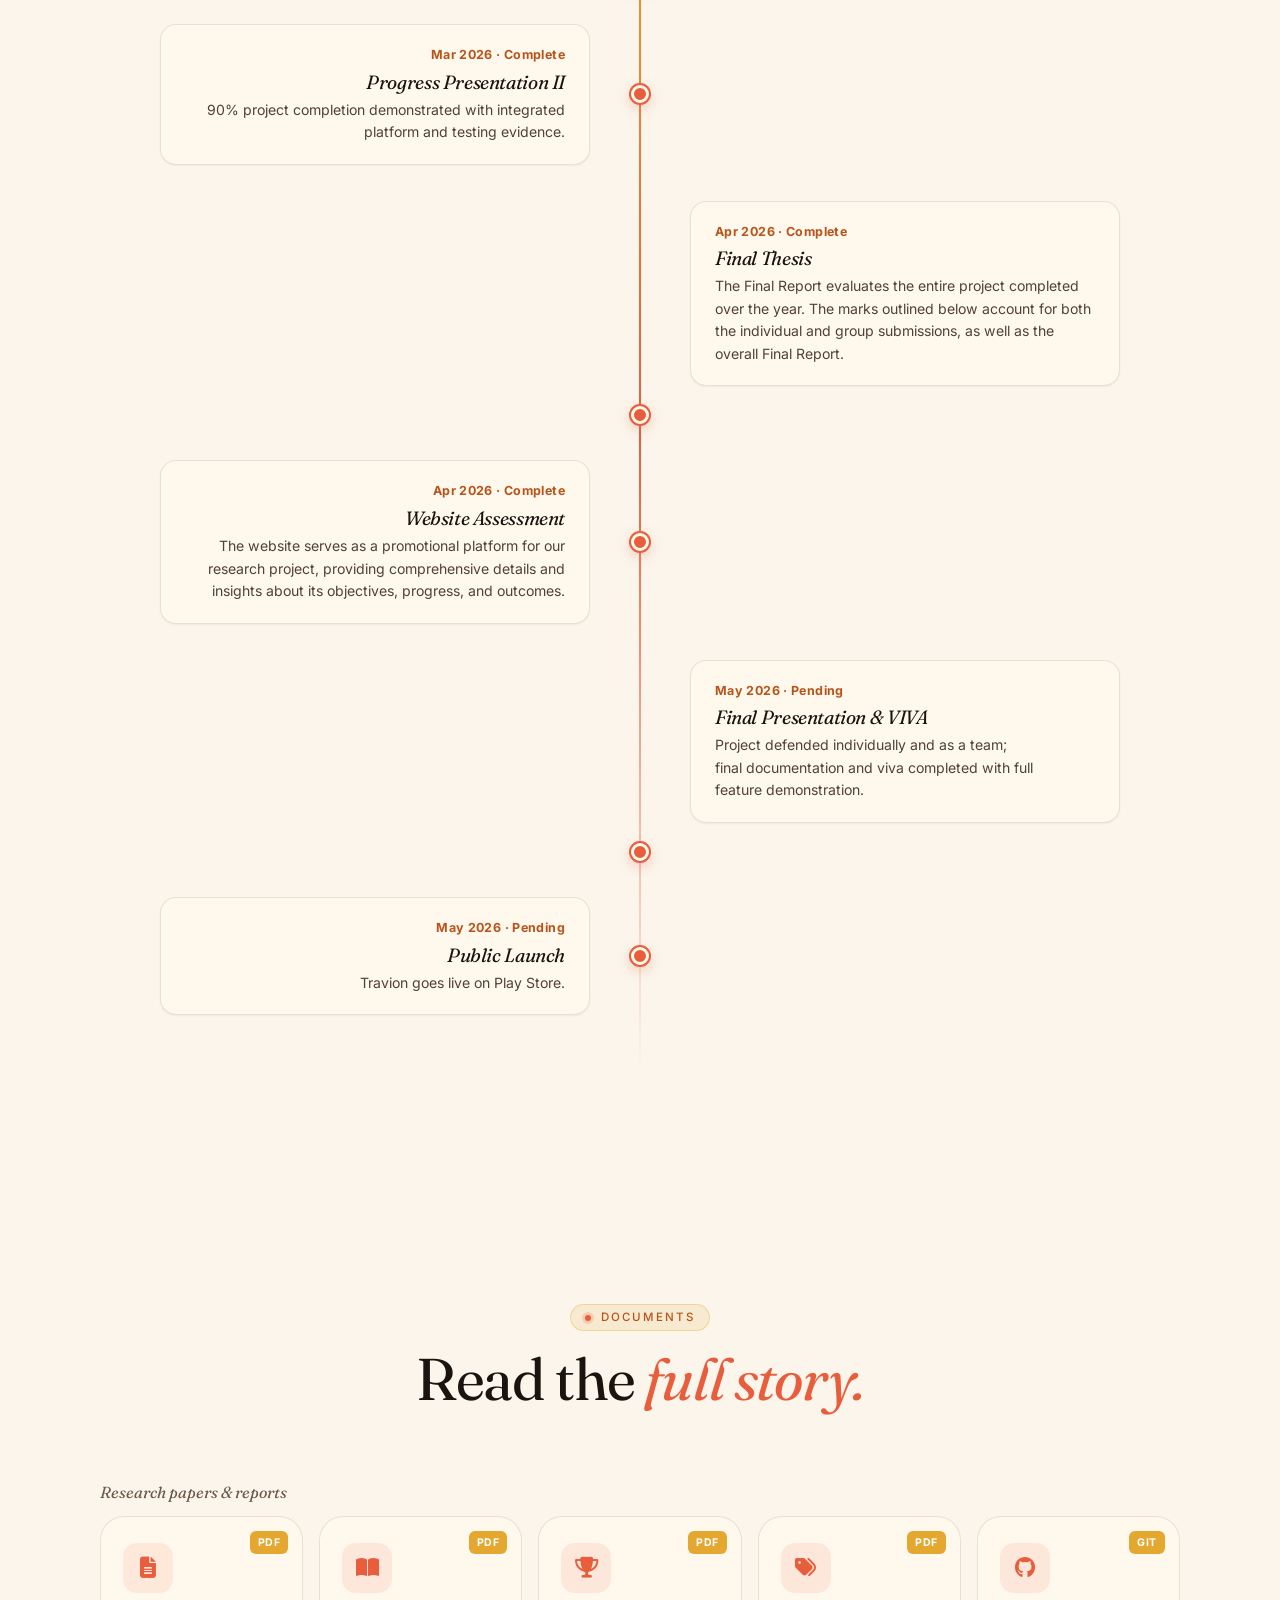
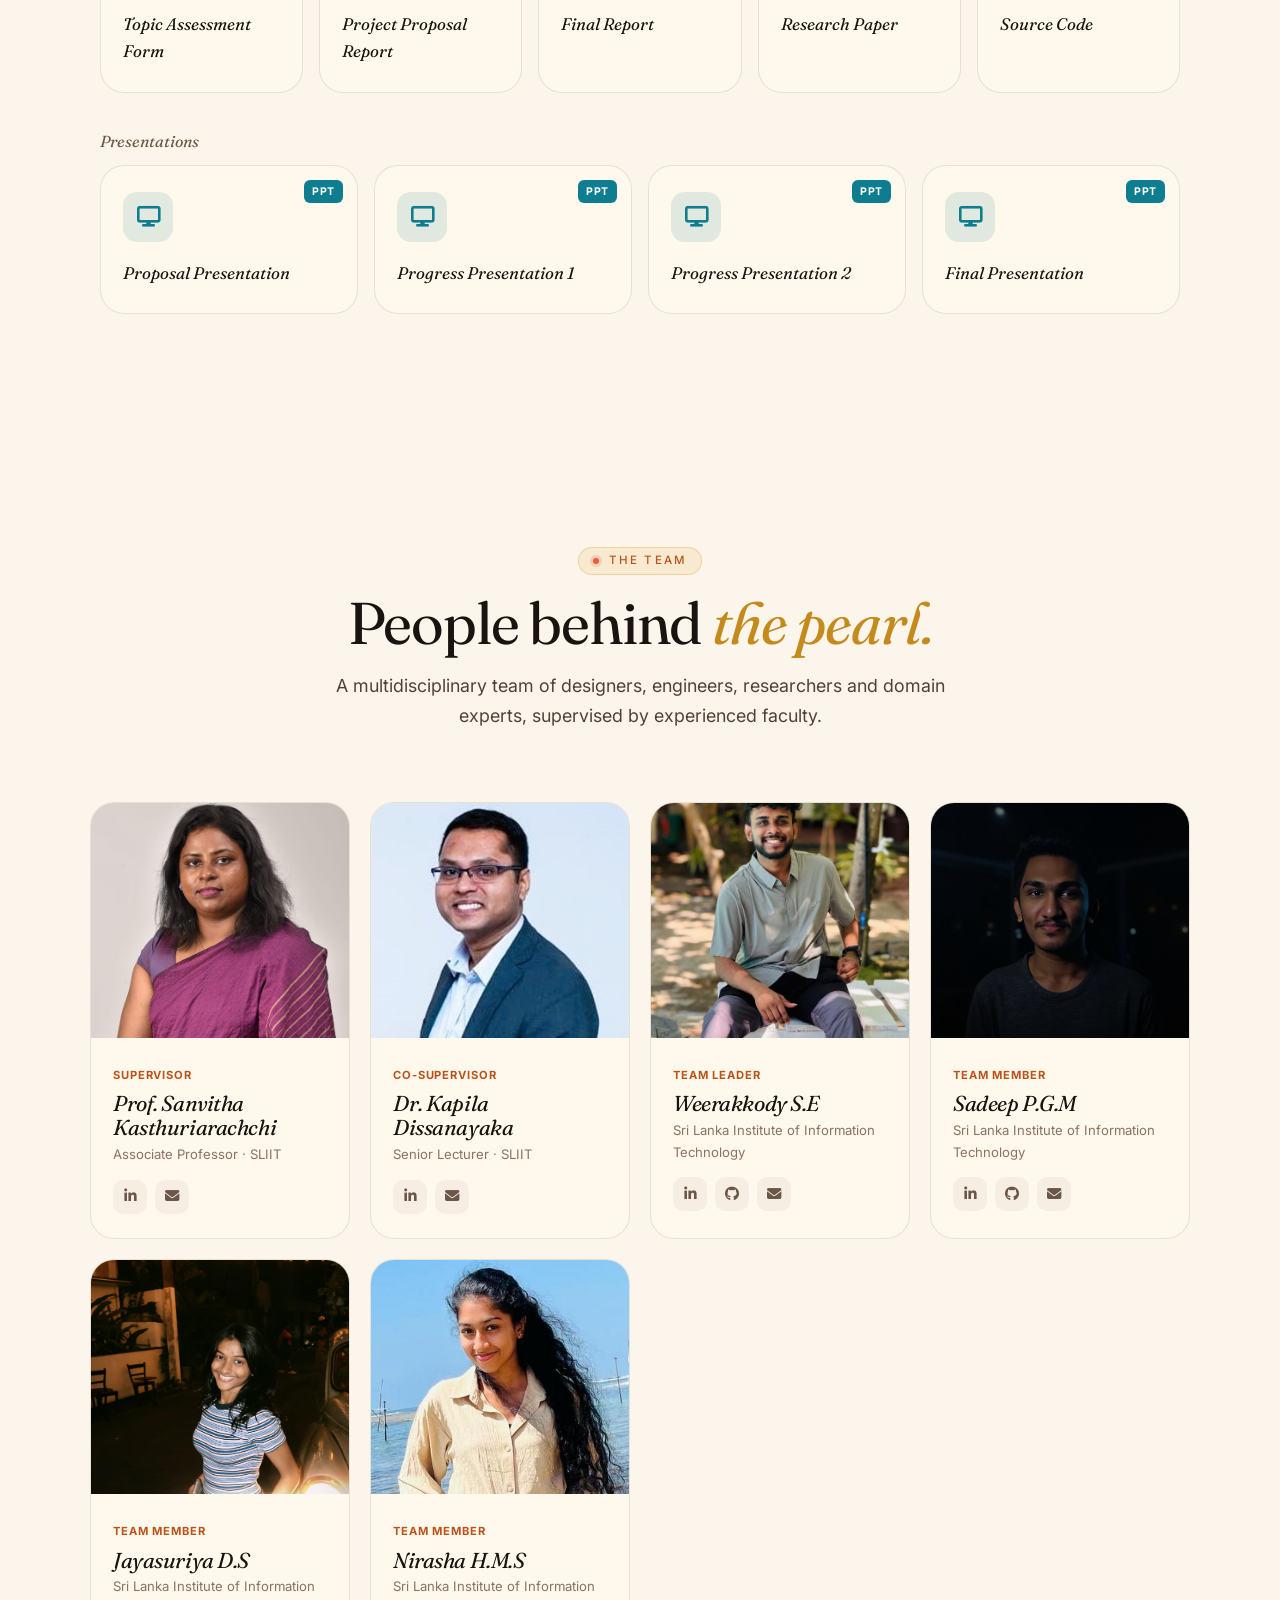
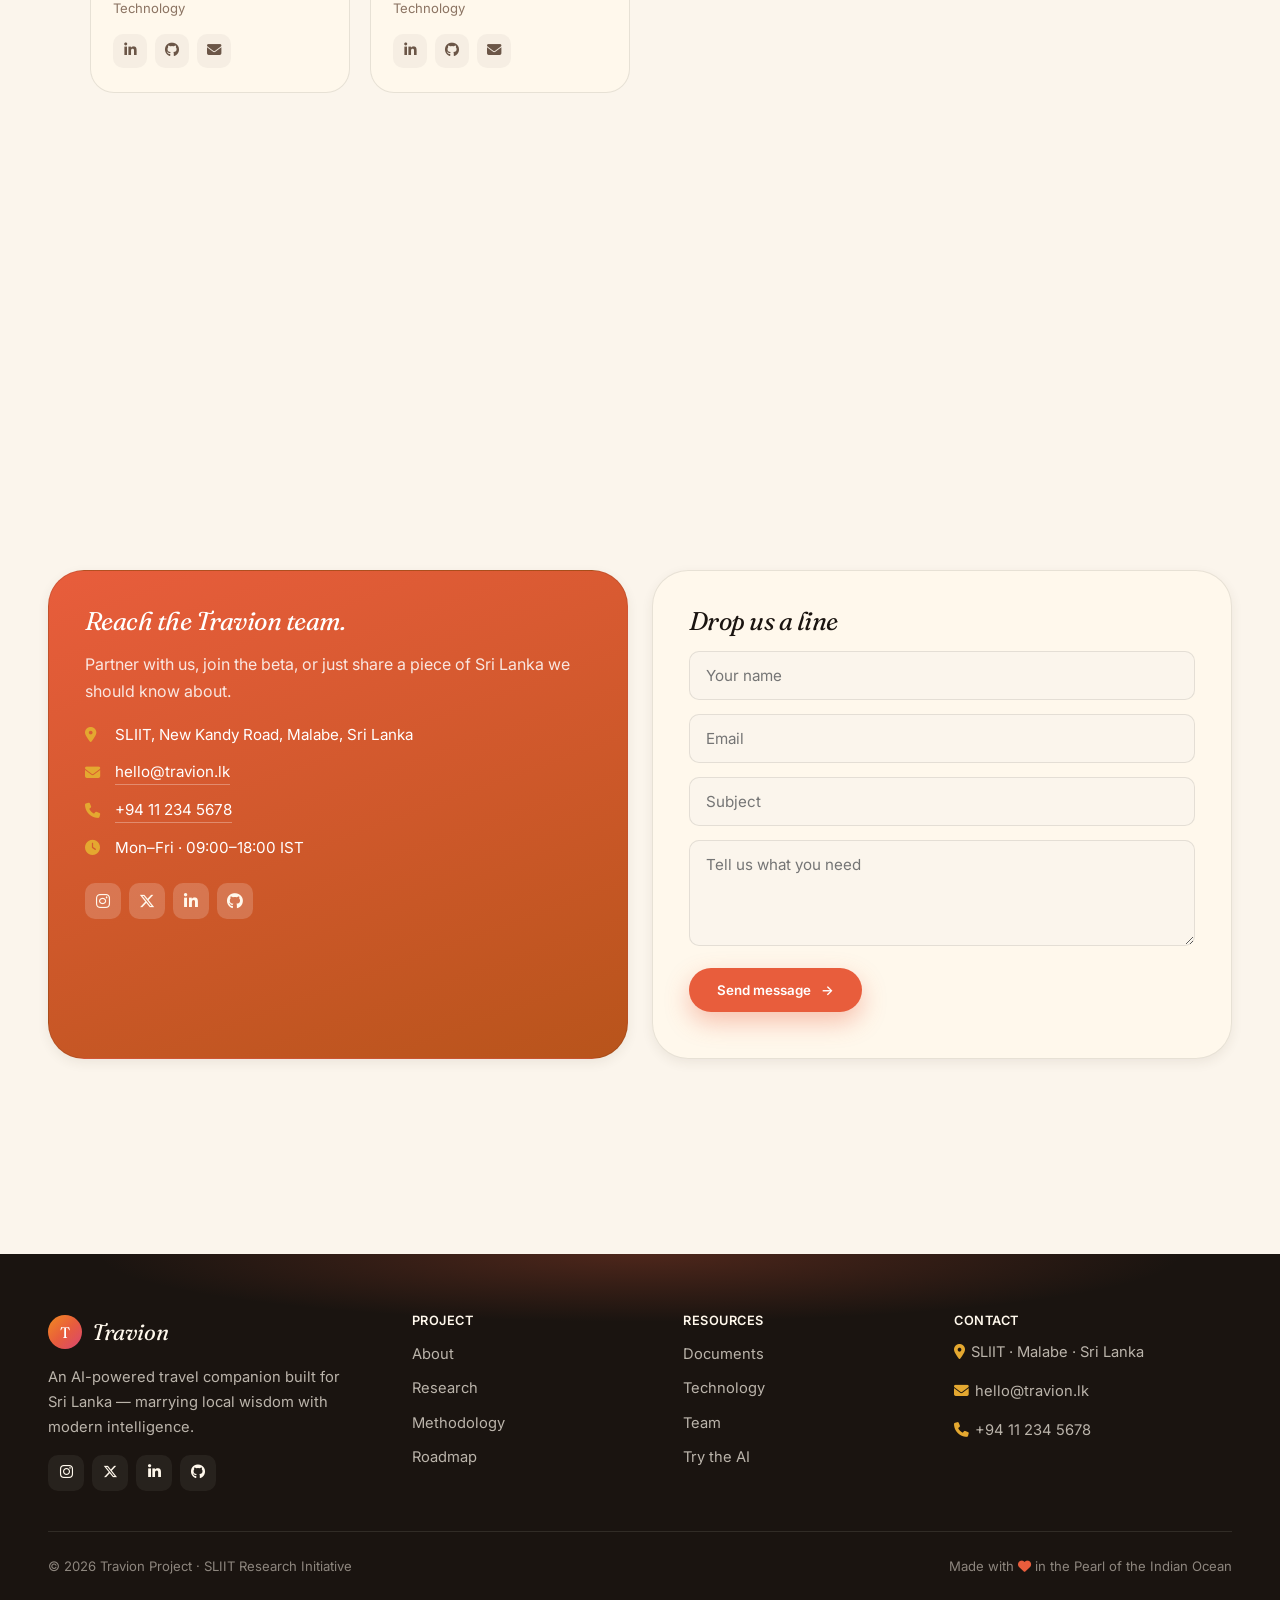
==== commit cf0e298e: "fix: update document links to enable direct downloads" ====
--- a/index.html
+++ b/index.html
@@ -193,7 +193,7 @@
                   <span class="arrow">→</span></span
                 >
               </a>
-              <a href="https://drive.google.com/file/d/1UwSFtGkUSn8bCNo9-JSXmD1F2oHUwryz/view?usp=sharing" class="btn-x btn-ghost-x">
+              <a href="#about" class="btn-x btn-ghost-x">
                 <span class="bx-inner"
                   ><span class="play-ic"><i class="fa-solid fa-play"></i></span
                   >Watch 60s demo</span
@@ -1872,9 +1872,10 @@
           </h4>
           <div class="doc-grid">
             <a
-              href="https://drive.google.com/file/d/17Sf3ZeIyvNdF4OXokpbkkx0hdi-SojV8/view"
+              href="https://drive.google.com/uc?export=download&id=17Sf3ZeIyvNdF4OXokpbkkx0hdi-SojV8"
               class="doc reveal"
               data-hover
+              download
               ><span class="doc-tag">PDF</span>
               <div class="doc-ic"><i class="fa-solid fa-file-lines"></i></div>
               <div class="doc-t">Topic Assessment Form</div></a
@@ -1883,22 +1884,25 @@
               href="https://drive.google.com/drive/u/0/folders/1yWpQHIx4wfOvwl14r411g8VLW3lNDhWW"
               class="doc reveal"
               data-hover
+              download
               ><span class="doc-tag">PDF</span>
               <div class="doc-ic"><i class="fa-solid fa-book-open"></i></div>
               <div class="doc-t">Project Proposal Report</div></a
             >
             <a
-              href="https://drive.google.com/file/d/1pB6XmKJn4lLmEhPDDeWy1vakOt2qkeGG/view"
+              href="https://drive.google.com/drive/u/0/folders/1Kp7nx5CbQaj6qwzingXUTorlbxQvuCmn"
               class="doc reveal"
               data-hover
+              download
               ><span class="doc-tag">PDF</span>
               <div class="doc-ic"><i class="fa-solid fa-trophy"></i></div>
               <div class="doc-t">Final Report</div></a
             >
             <a
-              href="https://drive.google.com/file/d/1C5D81fEEDF7n3q-EW7Y3_vxxyy6XP0Gd/view"
+              href="https://drive.google.com/uc?export=download&id=1C5D81fEEDF7n3q-EW7Y3_vxxyy6XP0Gd"
               class="doc reveal"
               data-hover
+              download
               ><span class="doc-tag">PDF</span>
               <div class="doc-ic"><i class="fa-solid fa-tags"></i></div>
               <div class="doc-t">Research Paper</div></a
@@ -1907,6 +1911,7 @@
               href="https://github.com/Travion-Reserch-Project"
               class="doc reveal"
               data-hover
+              download
               ><span class="doc-tag">GIT</span>
               <div class="doc-ic"><i class="fa-brands fa-github"></i></div>
               <div class="doc-t">Source Code</div></a
@@ -1931,25 +1936,28 @@
           </h4>
           <div class="doc-grid pres-grid">
             <a
-              href="https://docs.google.com/presentation/d/1BXftDaPWFNtb3z-tYgd44lRVpIYo82MJ/edit?slide=id.p1#slide=id.p1"
+              href="https://docs.google.com/presentation/d/1BXftDaPWFNtb3z-tYgd44lRVpIYo82MJ/export/pptx"
               class="doc reveal"
               data-hover
+              download
               ><span class="doc-tag">PPT</span>
               <div class="doc-ic"><i class="fa-solid fa-display"></i></div>
               <div class="doc-t">Proposal Presentation</div></a
             >
             <a
-              href="https://docs.google.com/presentation/d/1-EFwd6cL7RTJQhDaCi9_9DfSIf0vjt92/edit?slide=id.p1#slide=id.p1"
+              href="https://docs.google.com/presentation/d/1-EFwd6cL7RTJQhDaCi9_9DfSIf0vjt92/export/pptx"
               class="doc reveal"
               data-hover
+              download
               ><span class="doc-tag">PPT</span>
               <div class="doc-ic"><i class="fa-solid fa-display"></i></div>
               <div class="doc-t">Progress Presentation 1</div></a
             >
             <a
-              href="https://docs.google.com/presentation/d/1KLP_uMRzFupxv63diI29y-DCGwEwYGpG/edit?slide=id.p1#slide=id.p1"
+              href="https://docs.google.com/presentation/d/1KLP_uMRzFupxv63diI29y-DCGwEwYGpG/export/pptx"
               class="doc reveal"
               data-hover
+              download
               ><span class="doc-tag">PPT</span>
               <div class="doc-ic"><i class="fa-solid fa-display"></i></div>
               <div class="doc-t">Progress Presentation 2</div></a
@@ -1958,6 +1966,7 @@
               href="https://drive.google.com/drive/u/0/folders/1Il0wm2XRwicM4YpymJI00_f-jJuRC5AD"
               class="doc reveal"
               data-hover
+              download
               ><span class="doc-tag">PPT</span>
               <div class="doc-ic"><i class="fa-solid fa-display"></i></div>
               <div class="doc-t">Final Presentation</div></a
@@ -2312,7 +2321,7 @@
               <a href="#" style="background: rgba(255, 255, 255, 0.18)"
                 ><i class="fa-brands fa-linkedin-in"></i
               ></a>
-              <a href="https://github.com/Travion-Reserch-Project" style="background: rgba(255, 255, 255, 0.18)"
+              <a href="#" style="background: rgba(255, 255, 255, 0.18)"
                 ><i class="fa-brands fa-github"></i
               ></a>
             </div>
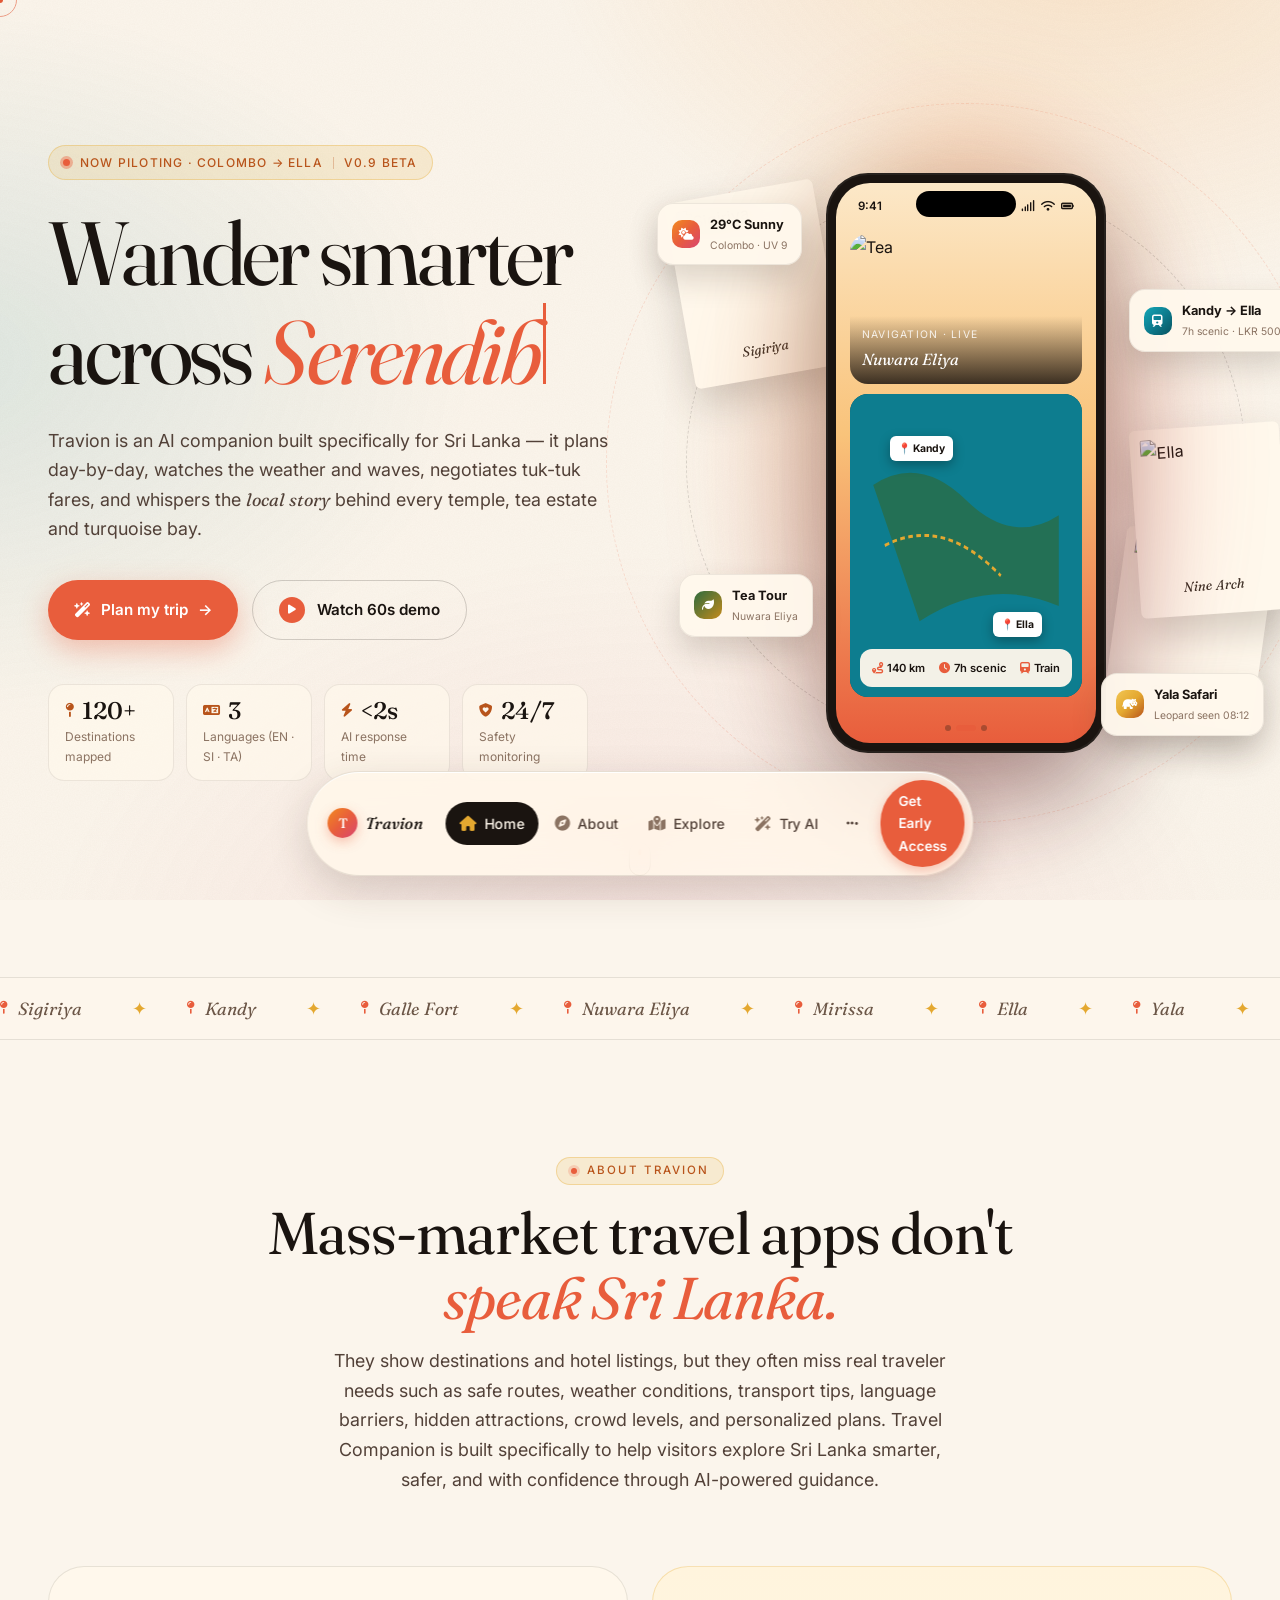
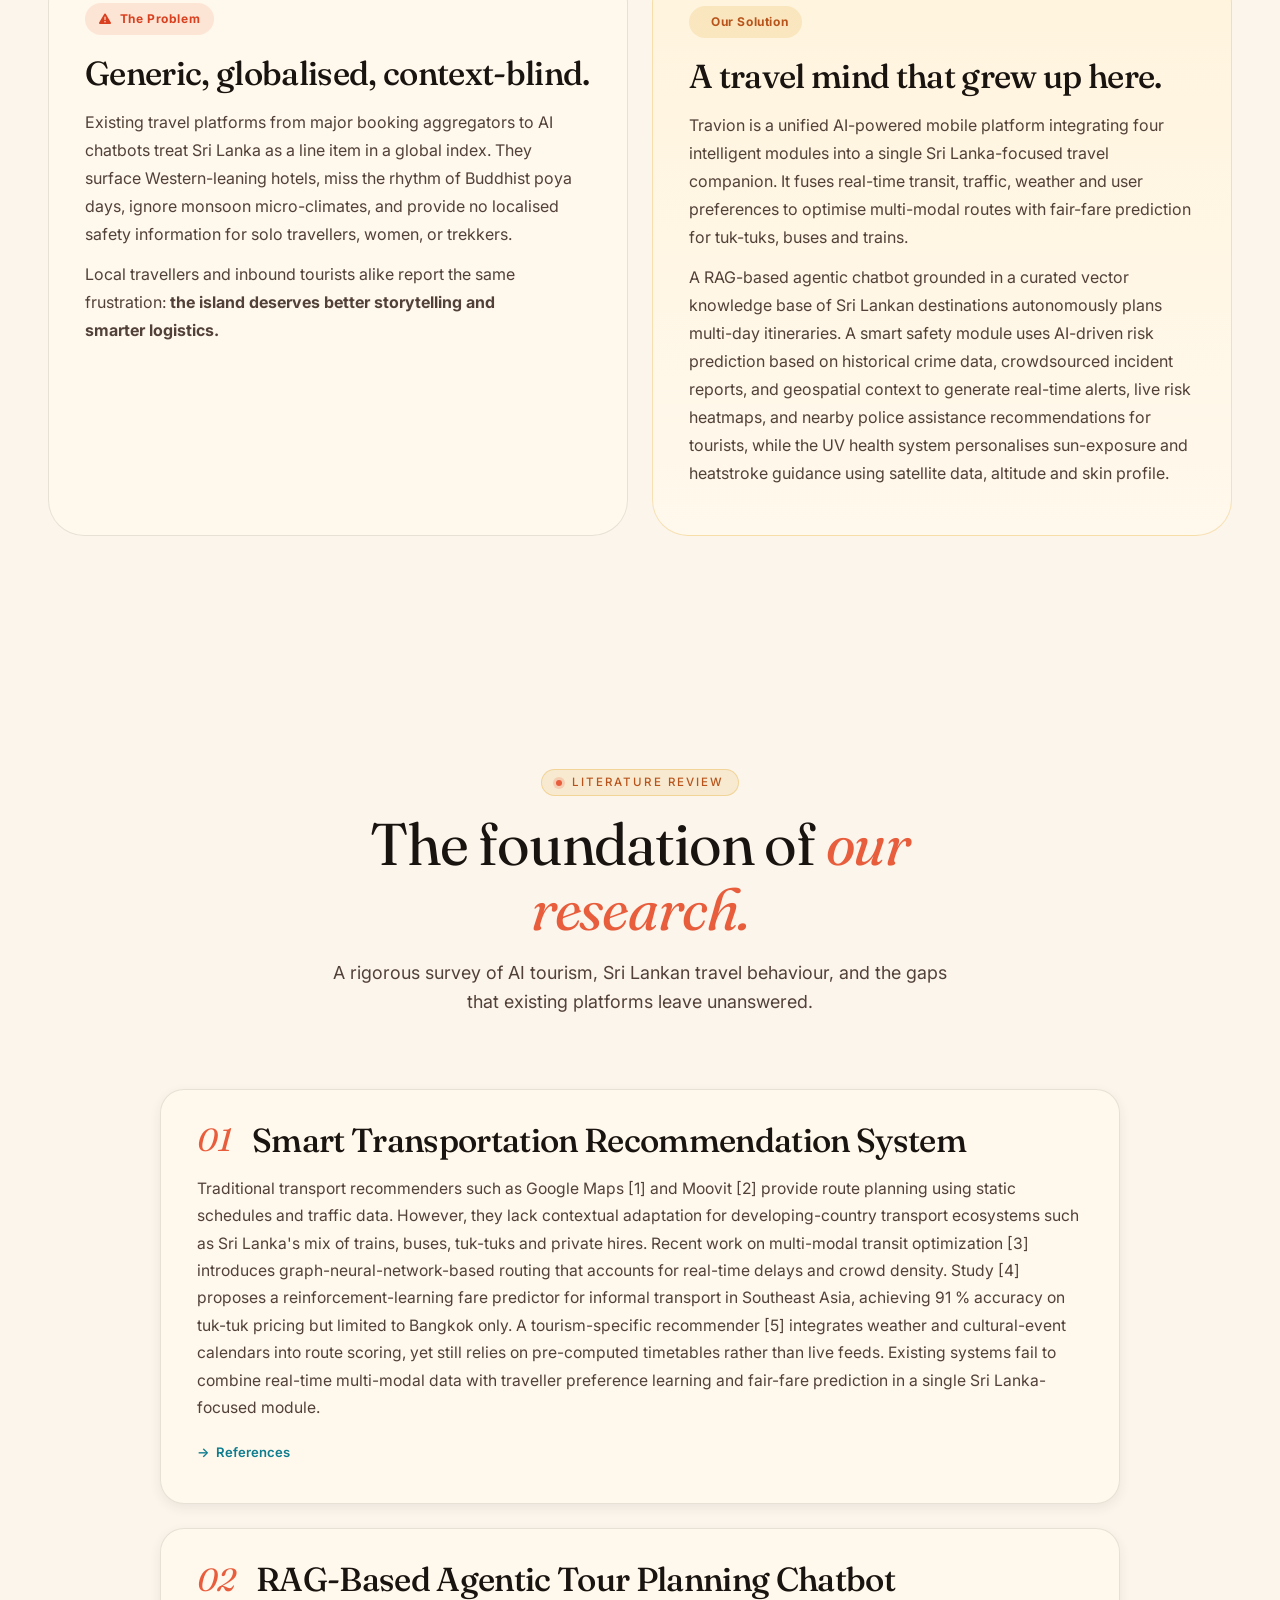
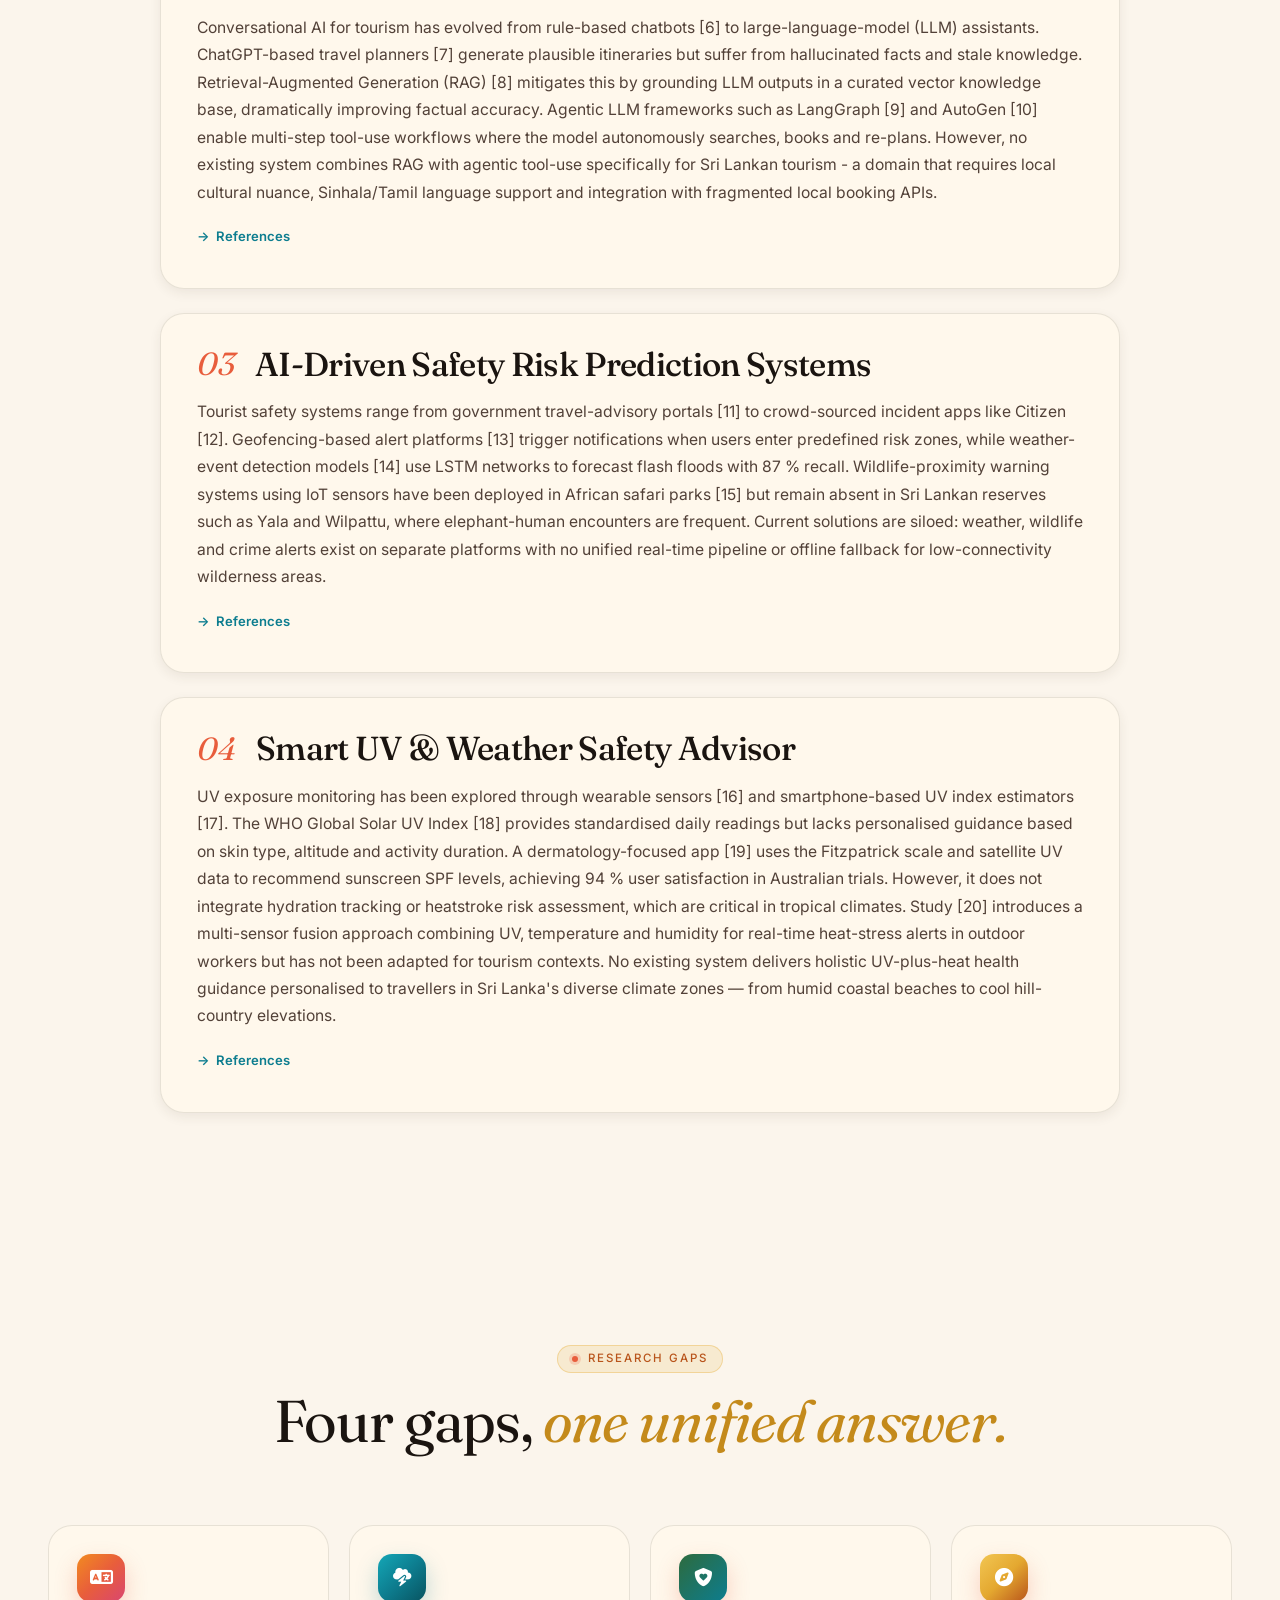
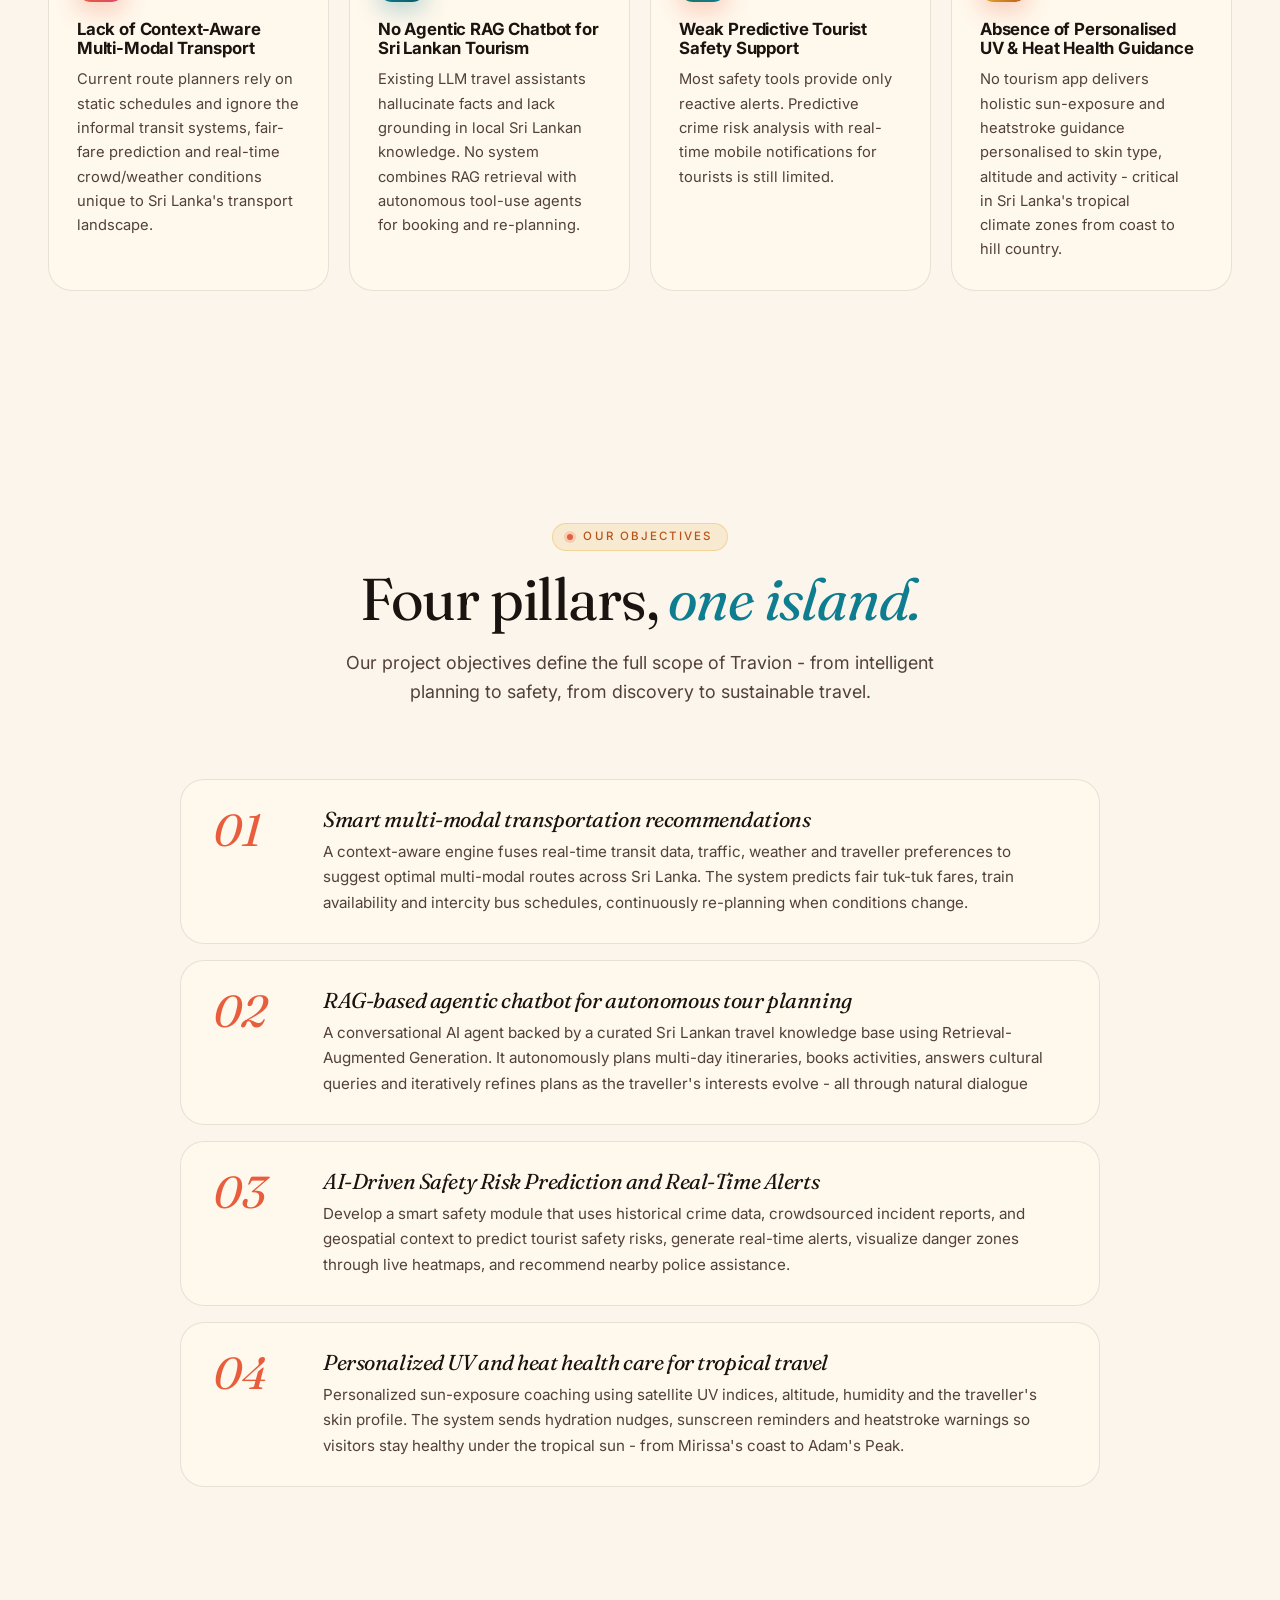
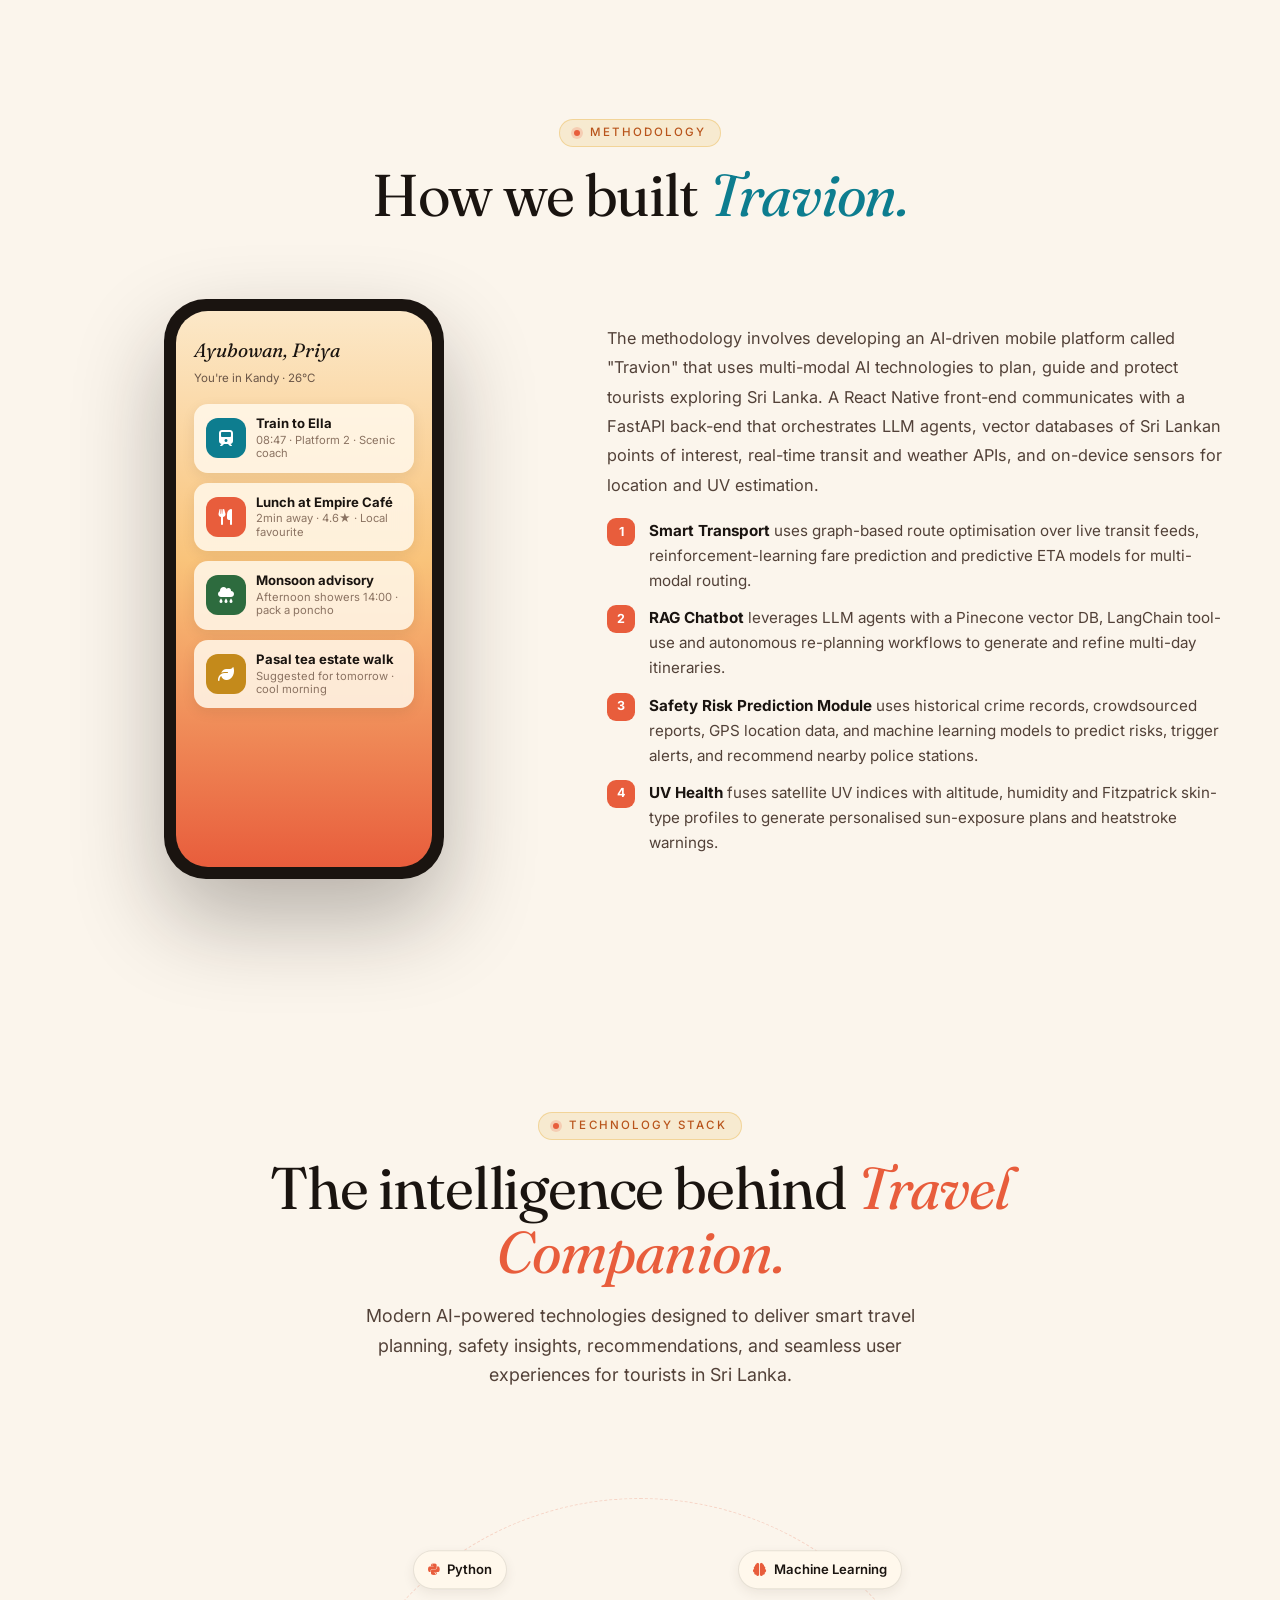
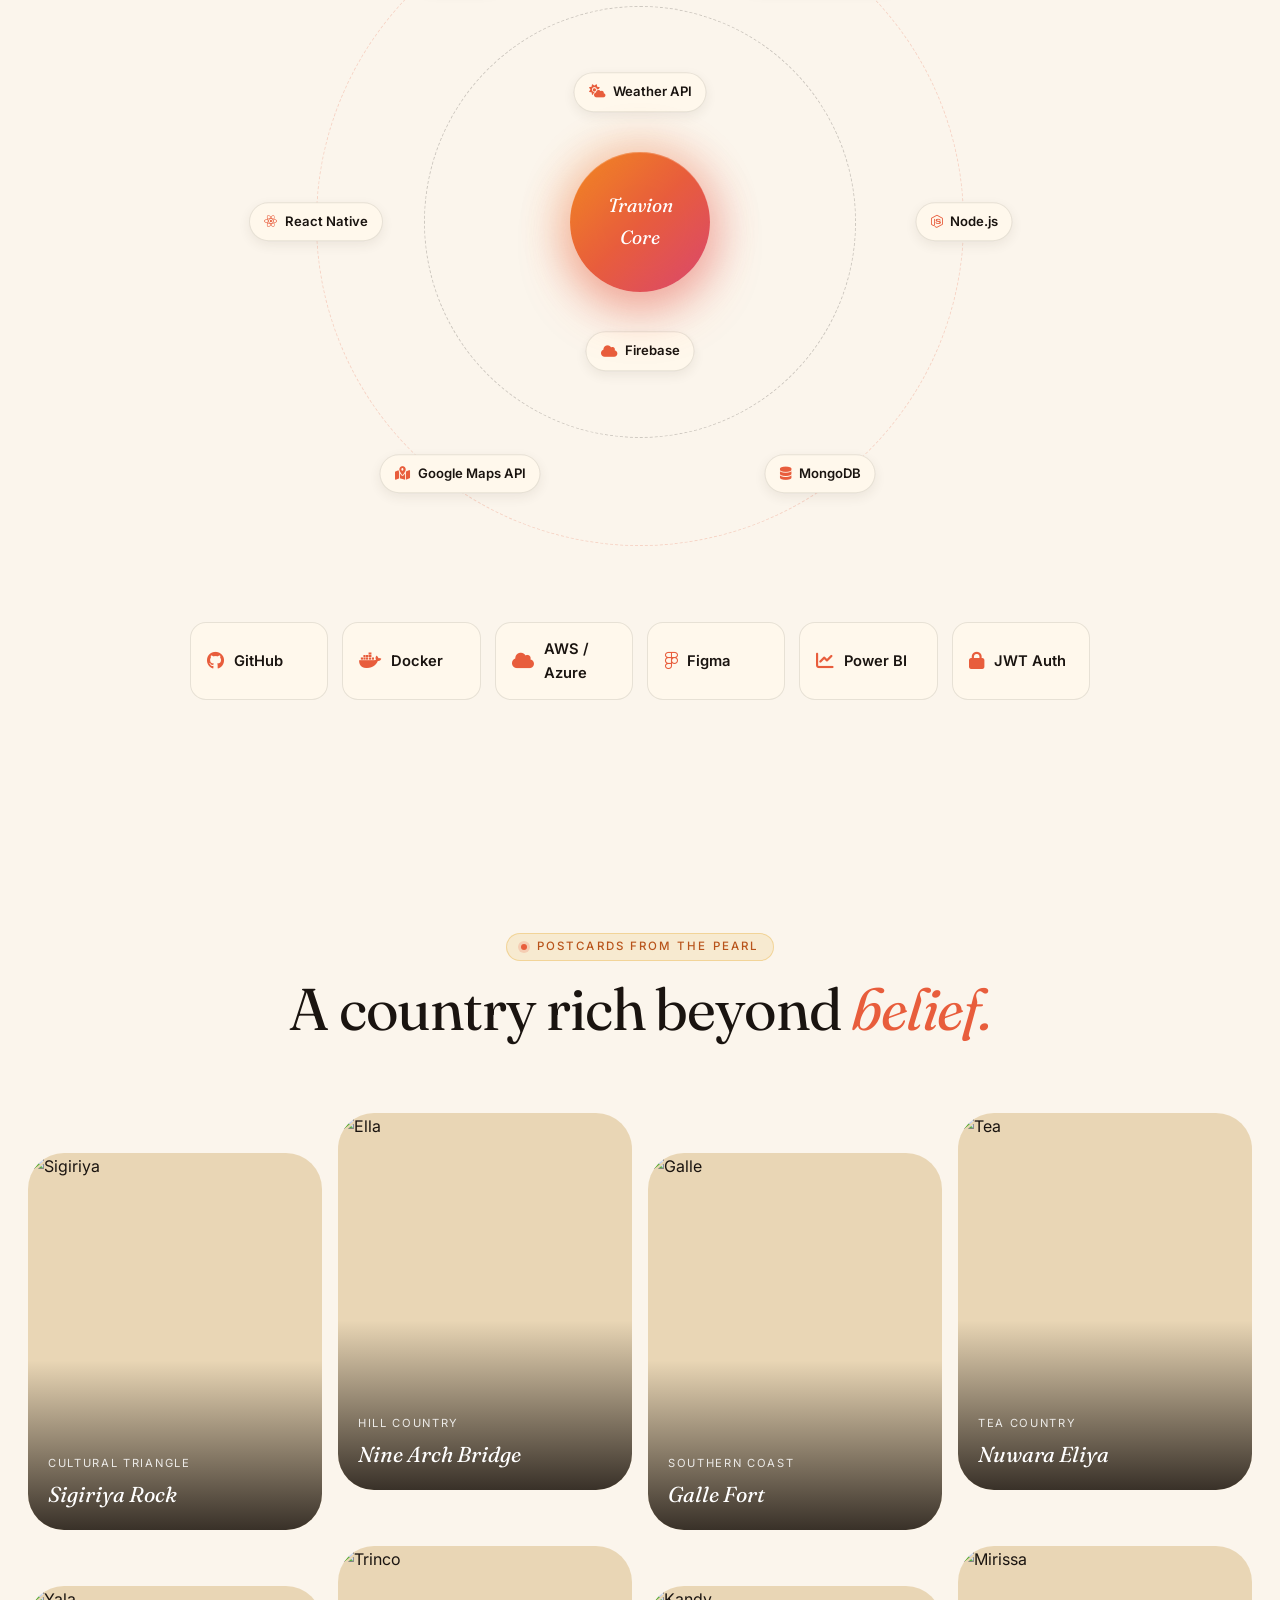
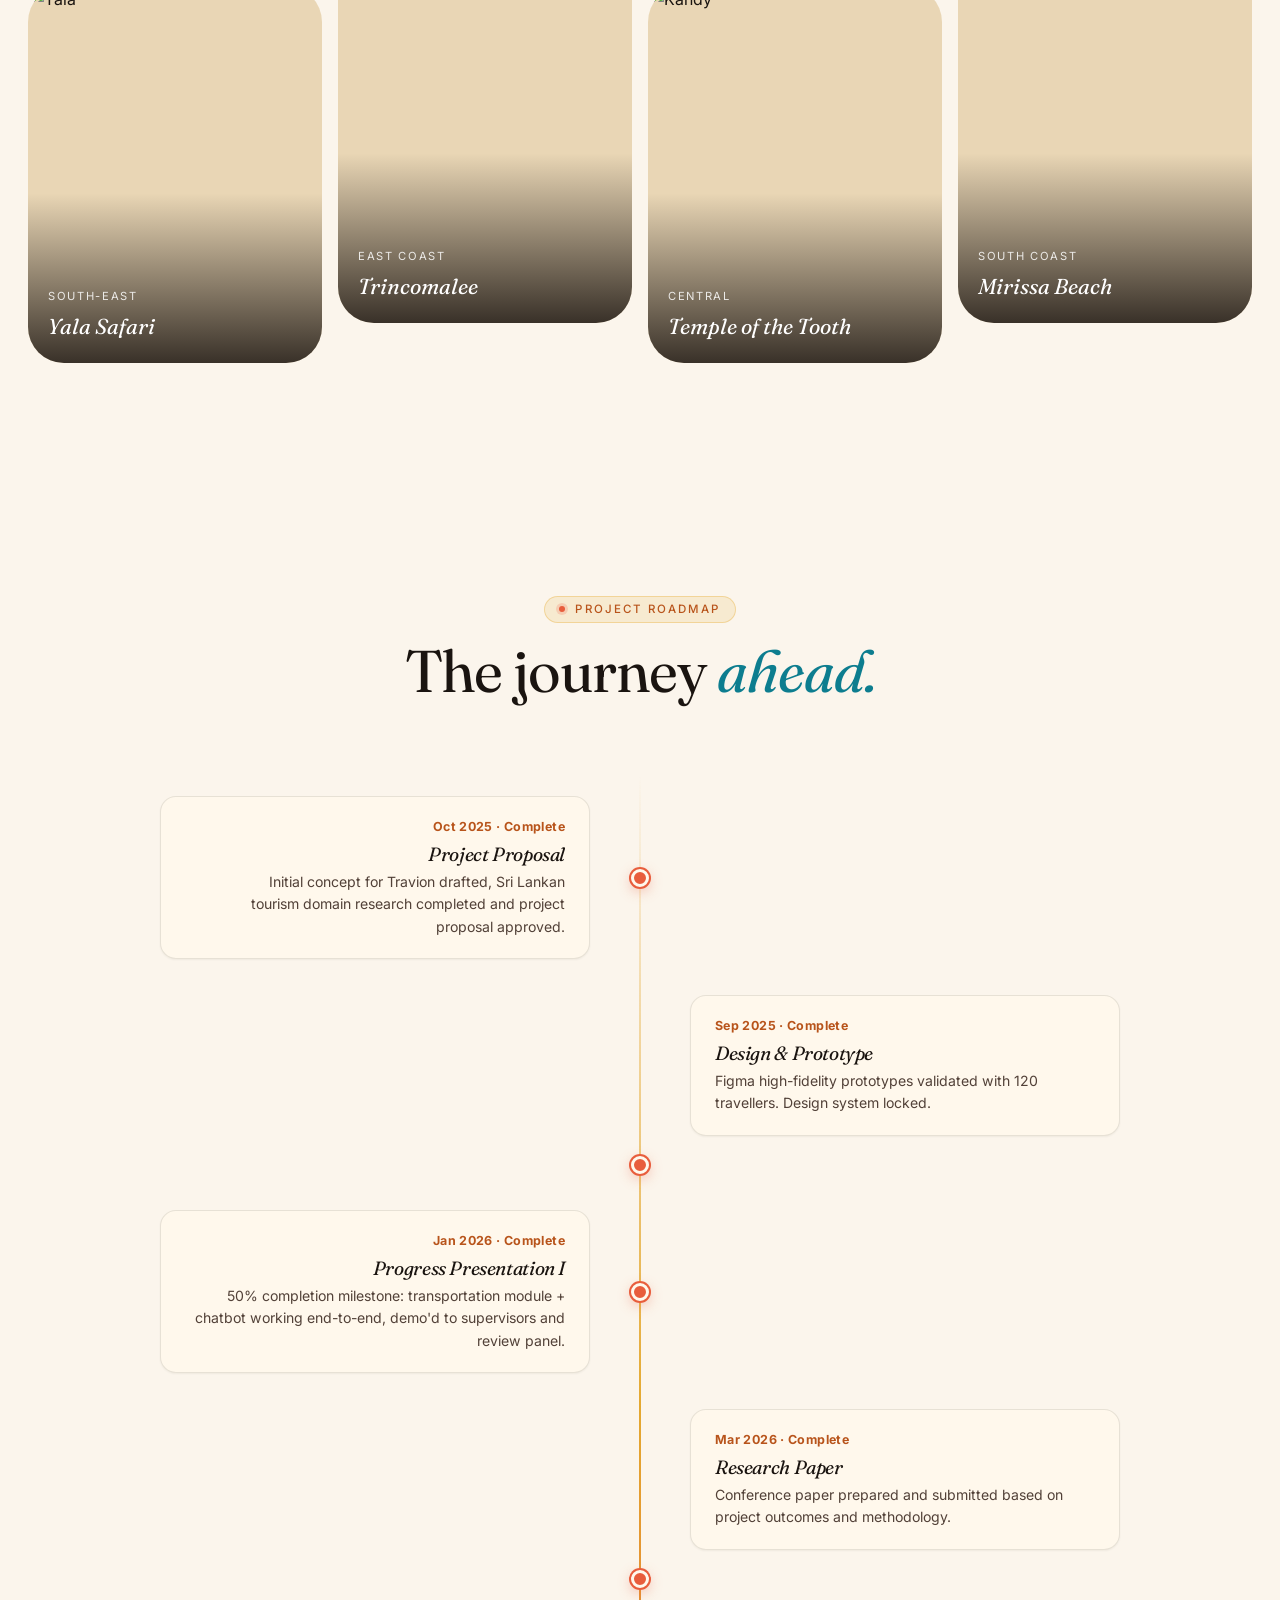
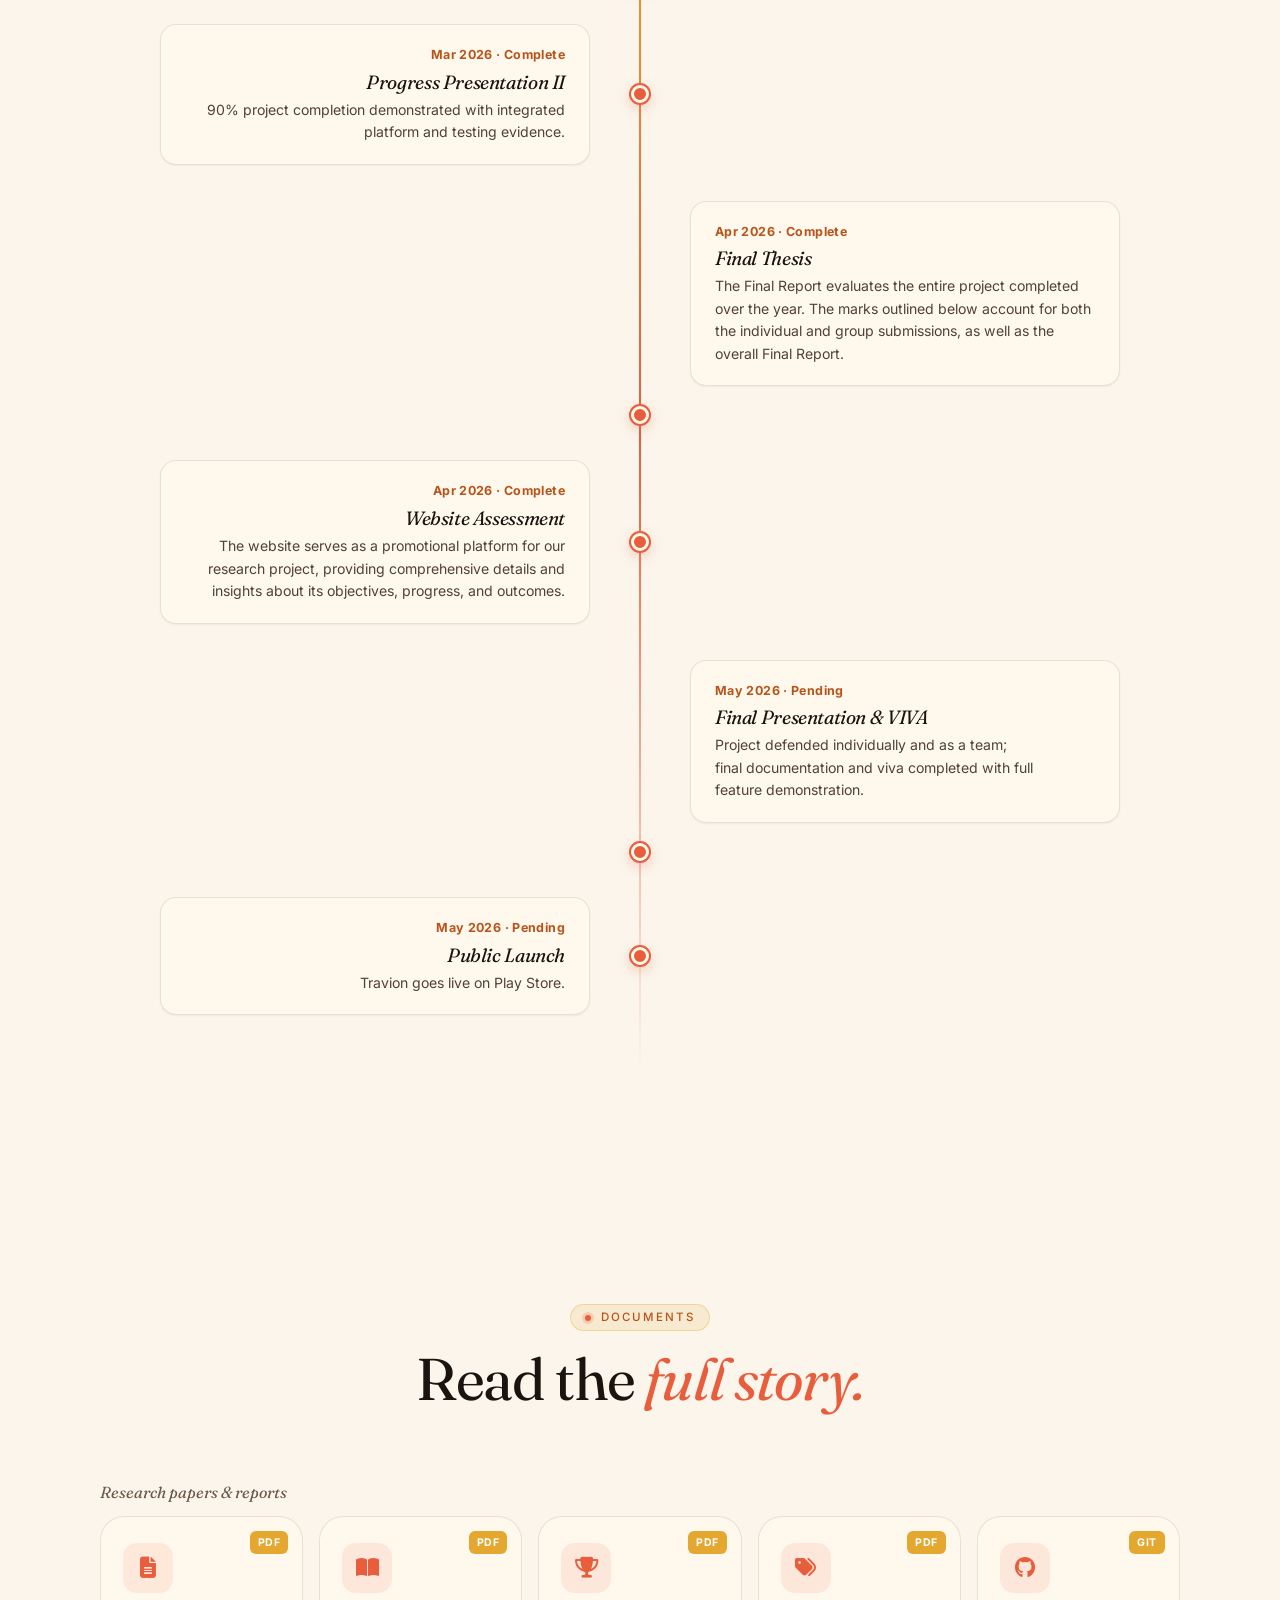
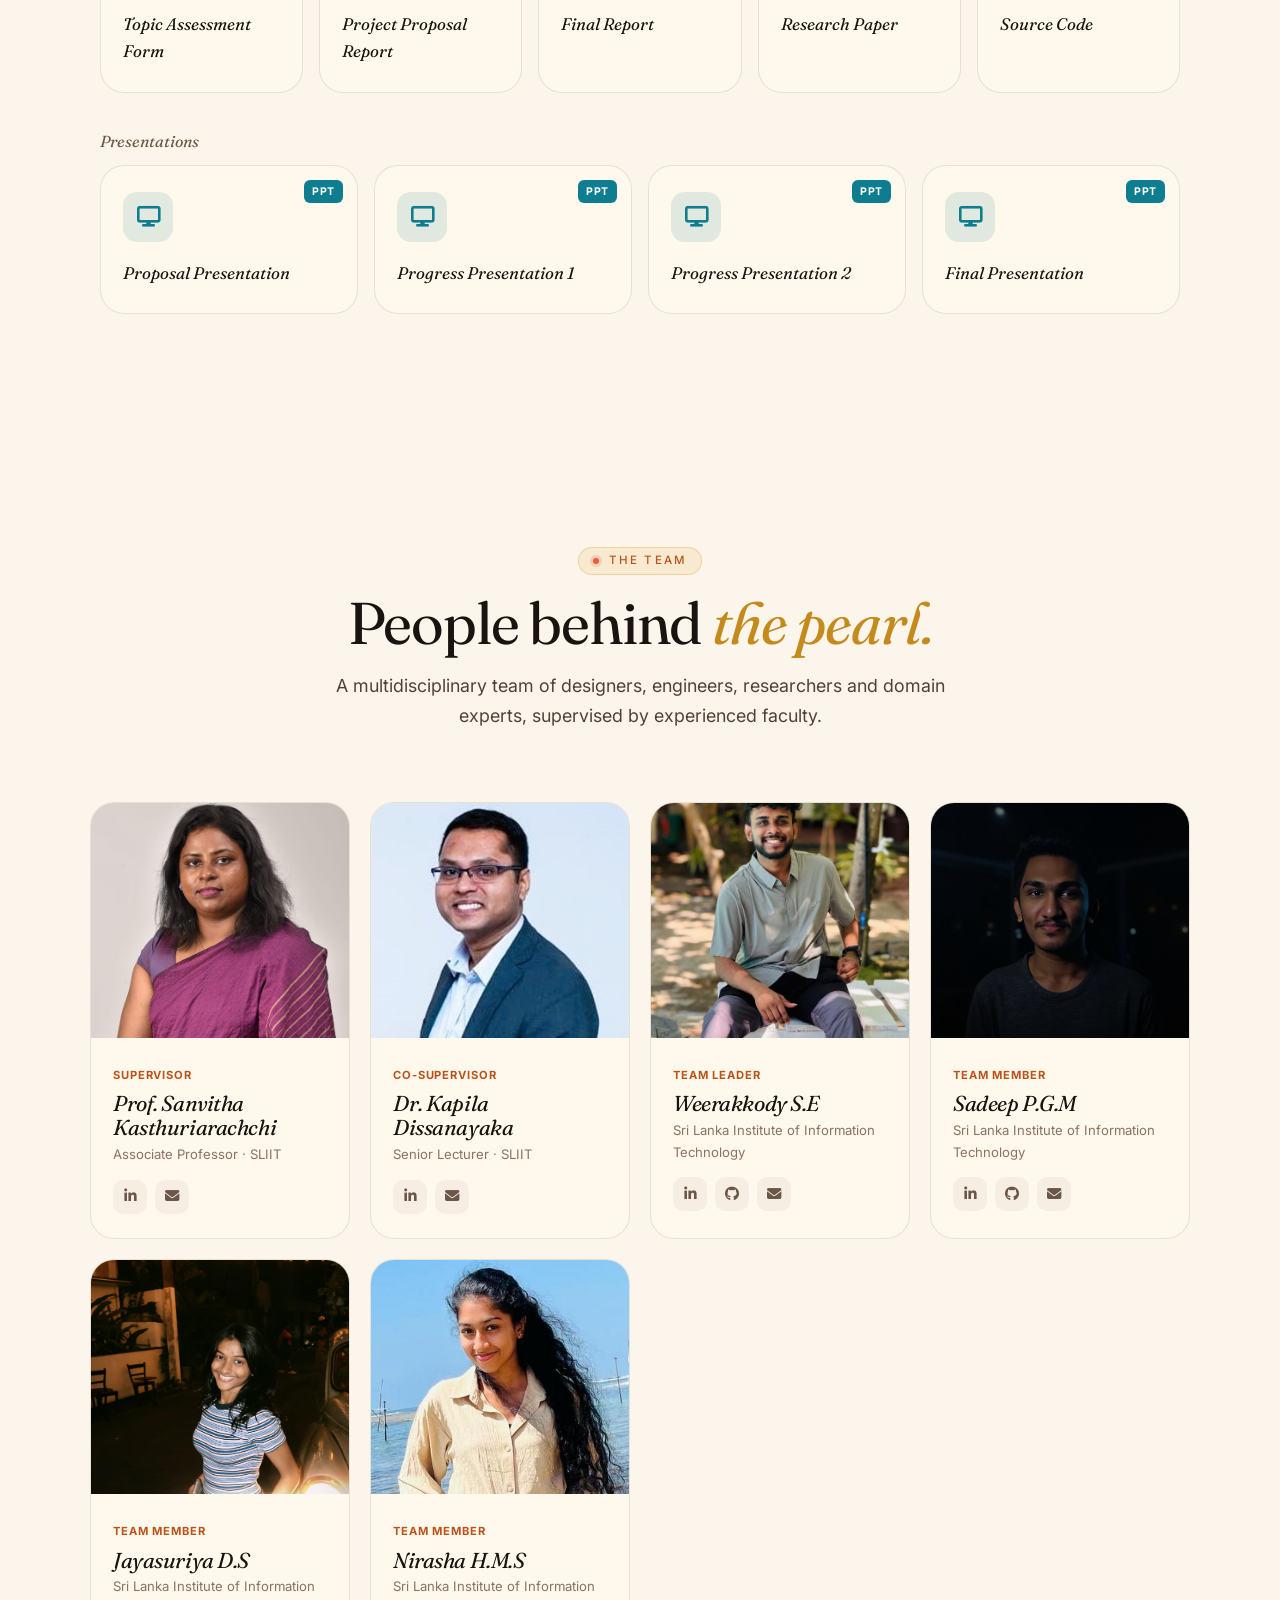
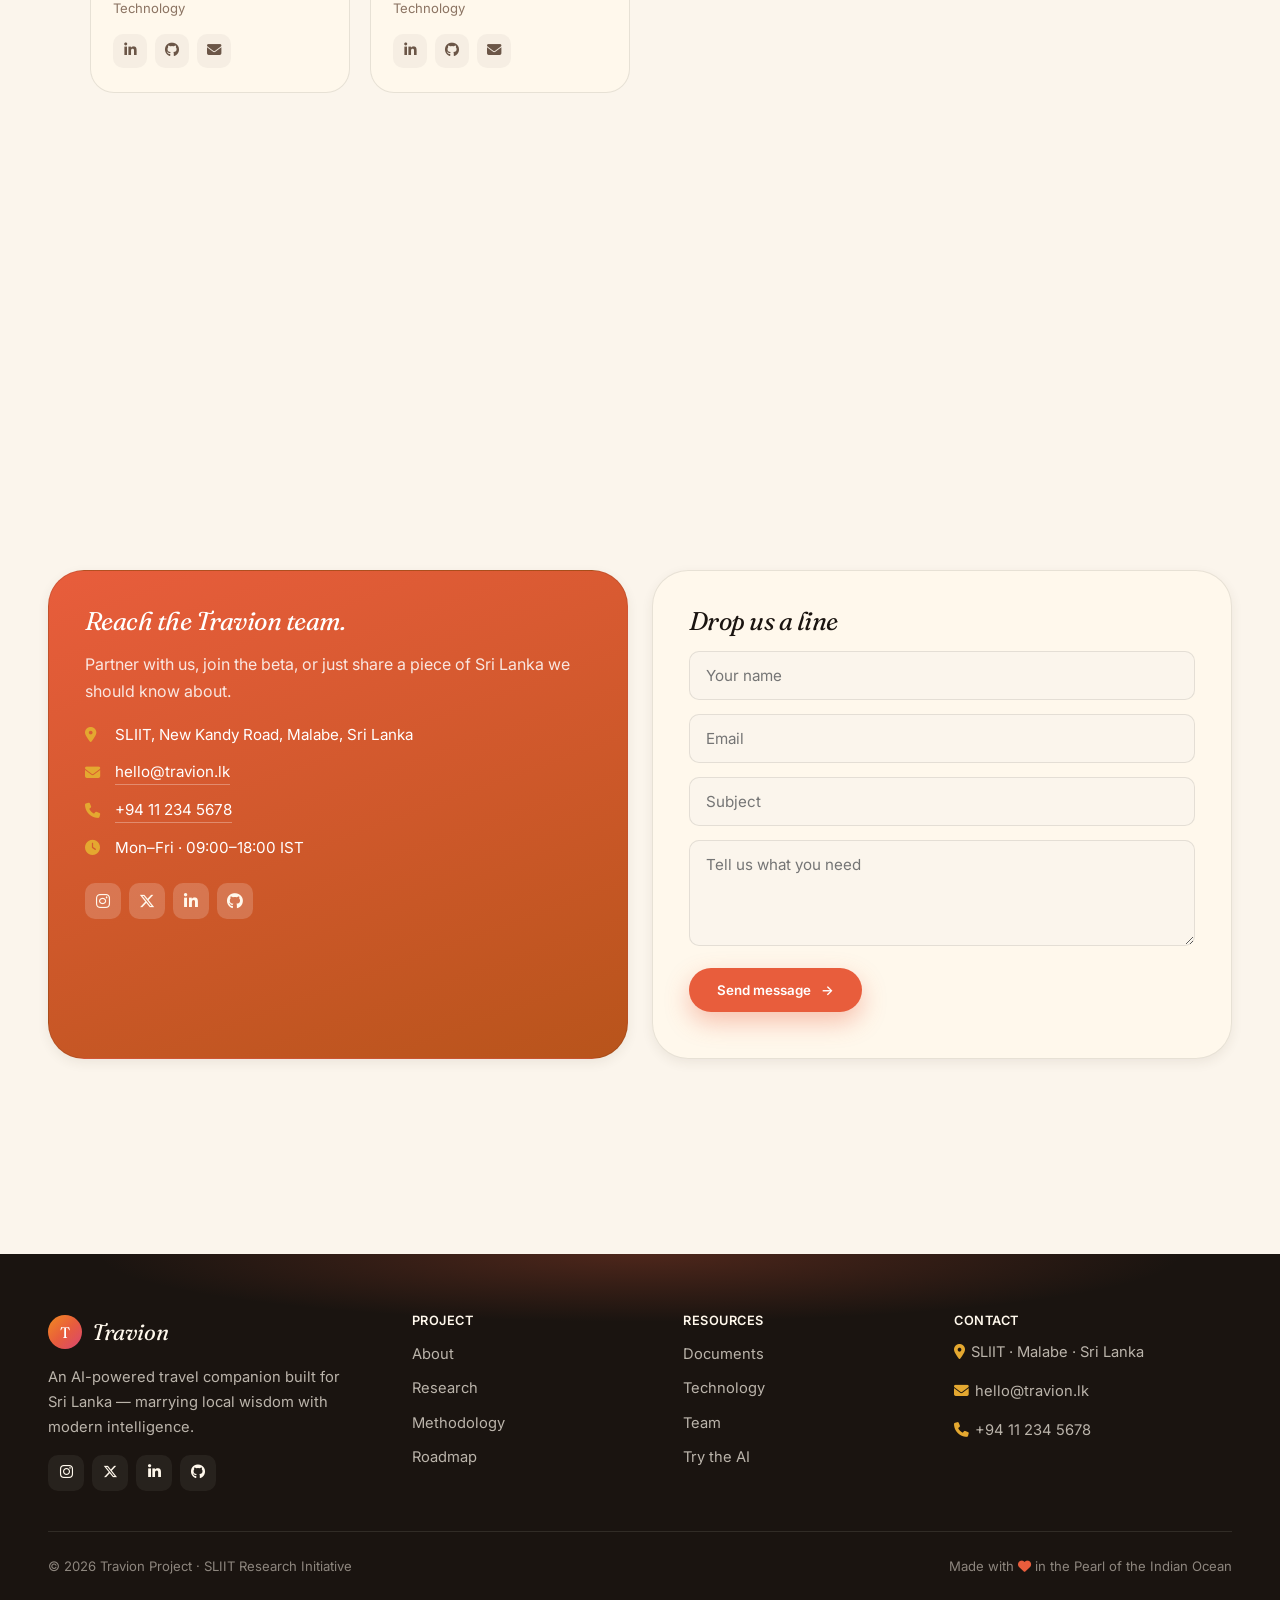
==== commit 5842652a: "Merge branch 'main' of https://github.com/Travion-Reserch-Project/travion-web" ====
--- a/index.html
+++ b/index.html
@@ -193,7 +193,7 @@
                   <span class="arrow">→</span></span
                 >
               </a>
-              <a href="#about" class="btn-x btn-ghost-x">
+              <a href="https://drive.google.com/file/d/1UwSFtGkUSn8bCNo9-JSXmD1F2oHUwryz/view?usp=sharing" class="btn-x btn-ghost-x">
                 <span class="bx-inner"
                   ><span class="play-ic"><i class="fa-solid fa-play"></i></span
                   >Watch 60s demo</span
@@ -1890,7 +1890,7 @@
               <div class="doc-t">Project Proposal Report</div></a
             >
             <a
-              href="https://drive.google.com/drive/u/0/folders/1Kp7nx5CbQaj6qwzingXUTorlbxQvuCmn"
+              href="https://drive.google.com/file/d/1pB6XmKJn4lLmEhPDDeWy1vakOt2qkeGG/view"
               class="doc reveal"
               data-hover
               download
@@ -2321,7 +2321,7 @@
               <a href="#" style="background: rgba(255, 255, 255, 0.18)"
                 ><i class="fa-brands fa-linkedin-in"></i
               ></a>
-              <a href="#" style="background: rgba(255, 255, 255, 0.18)"
+              <a href="https://github.com/Travion-Reserch-Project" style="background: rgba(255, 255, 255, 0.18)"
                 ><i class="fa-brands fa-github"></i
               ></a>
             </div>
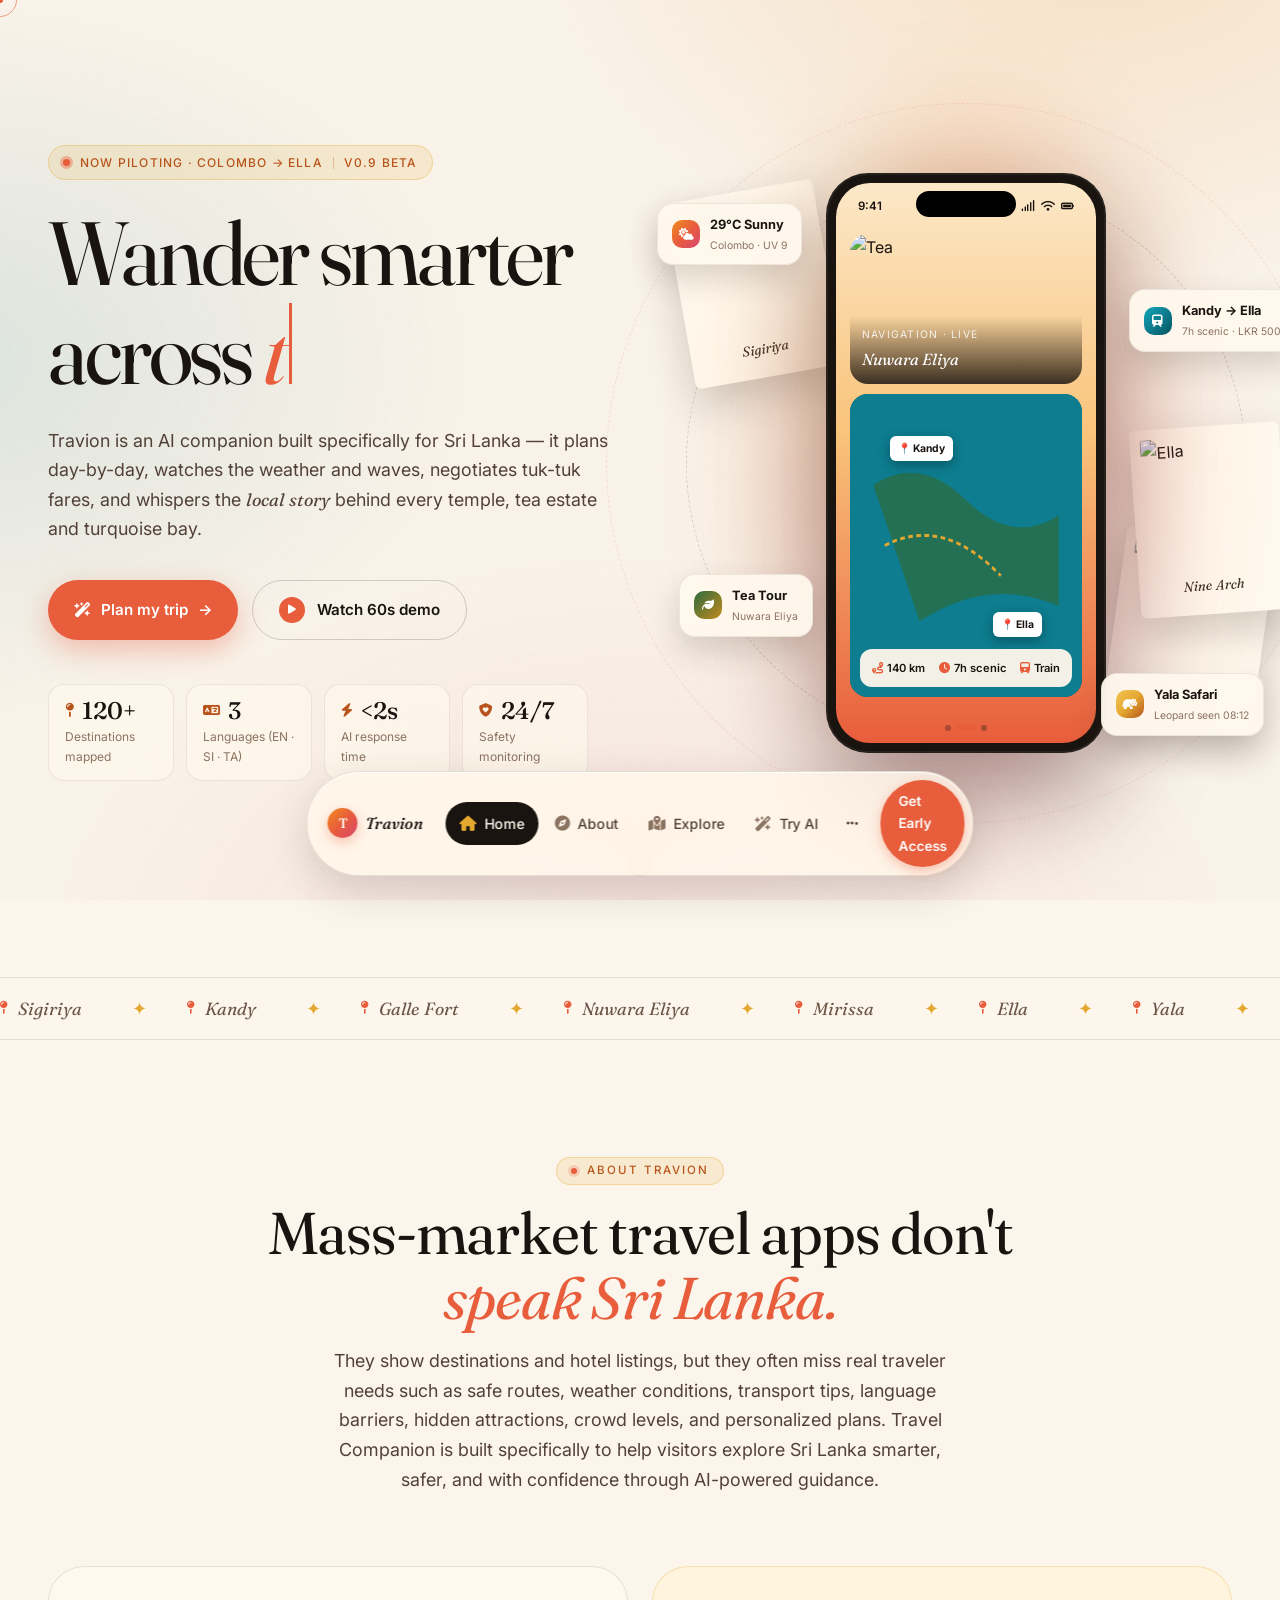
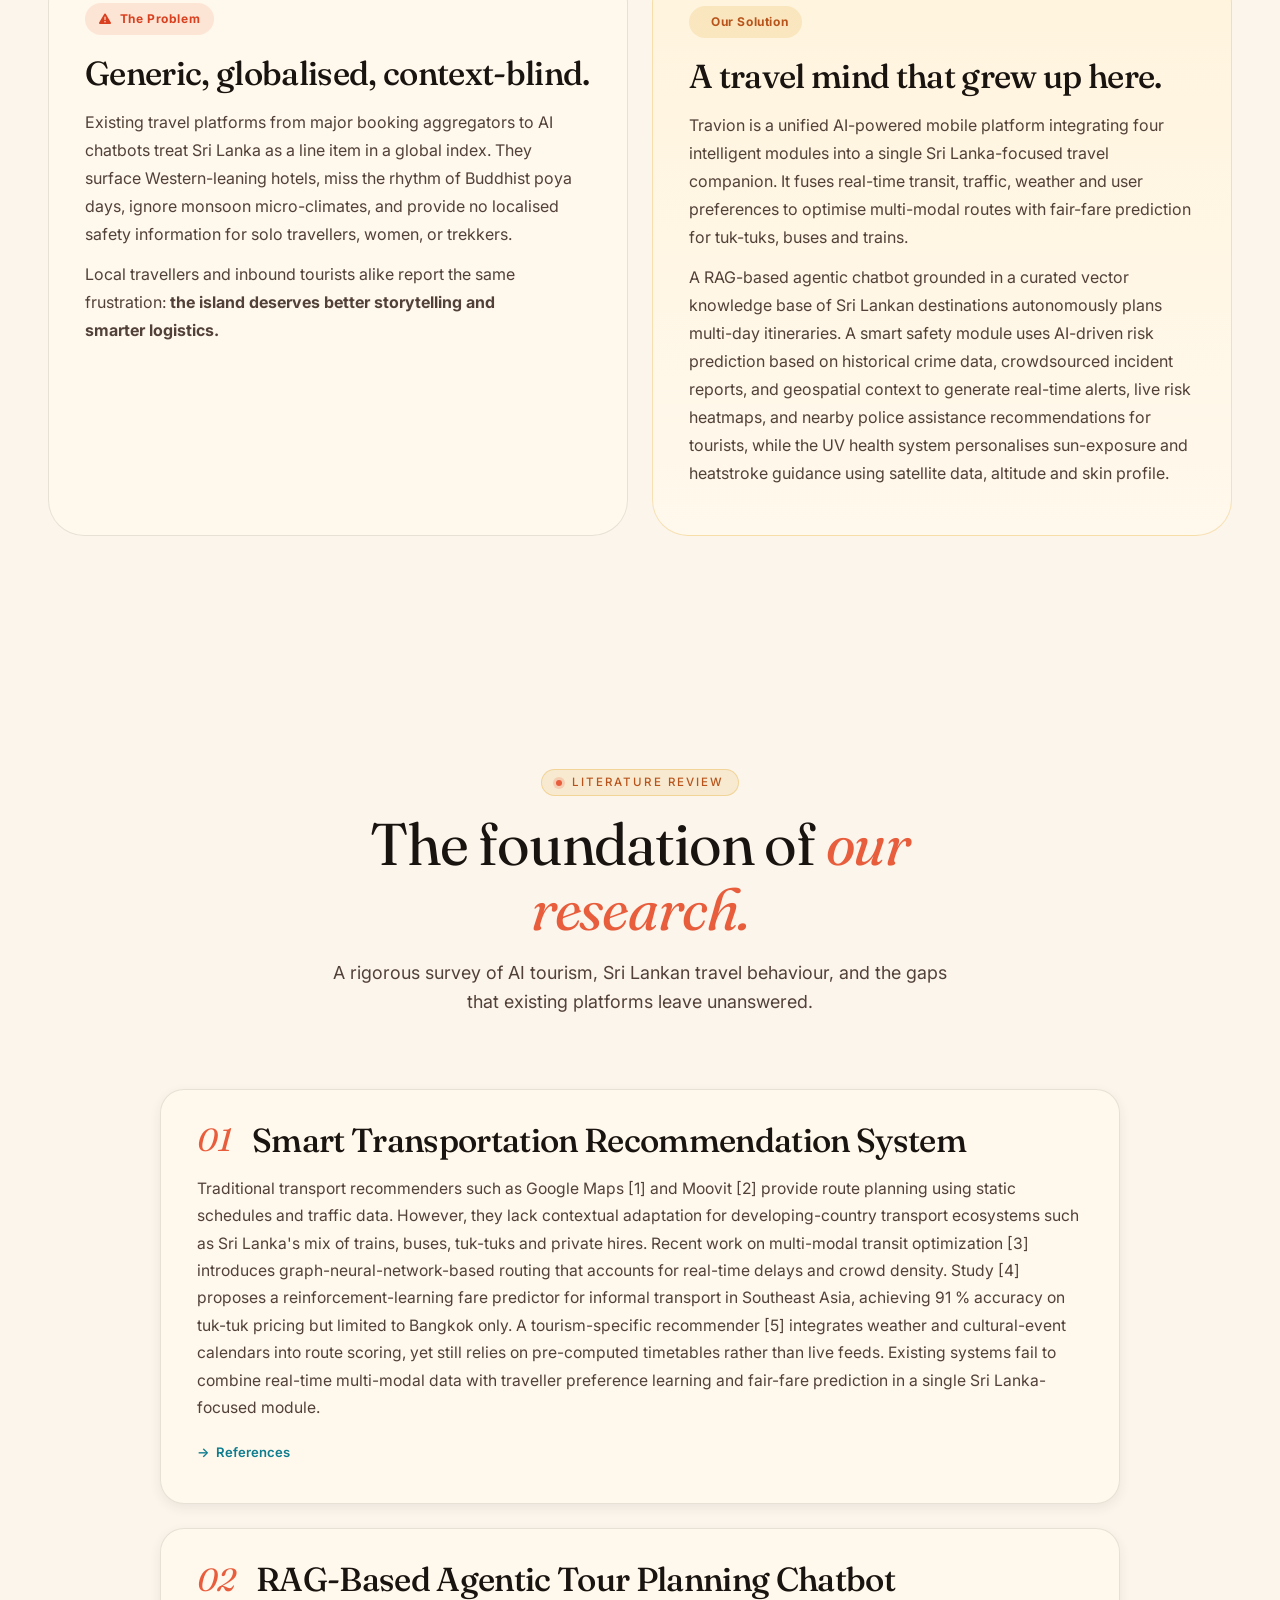
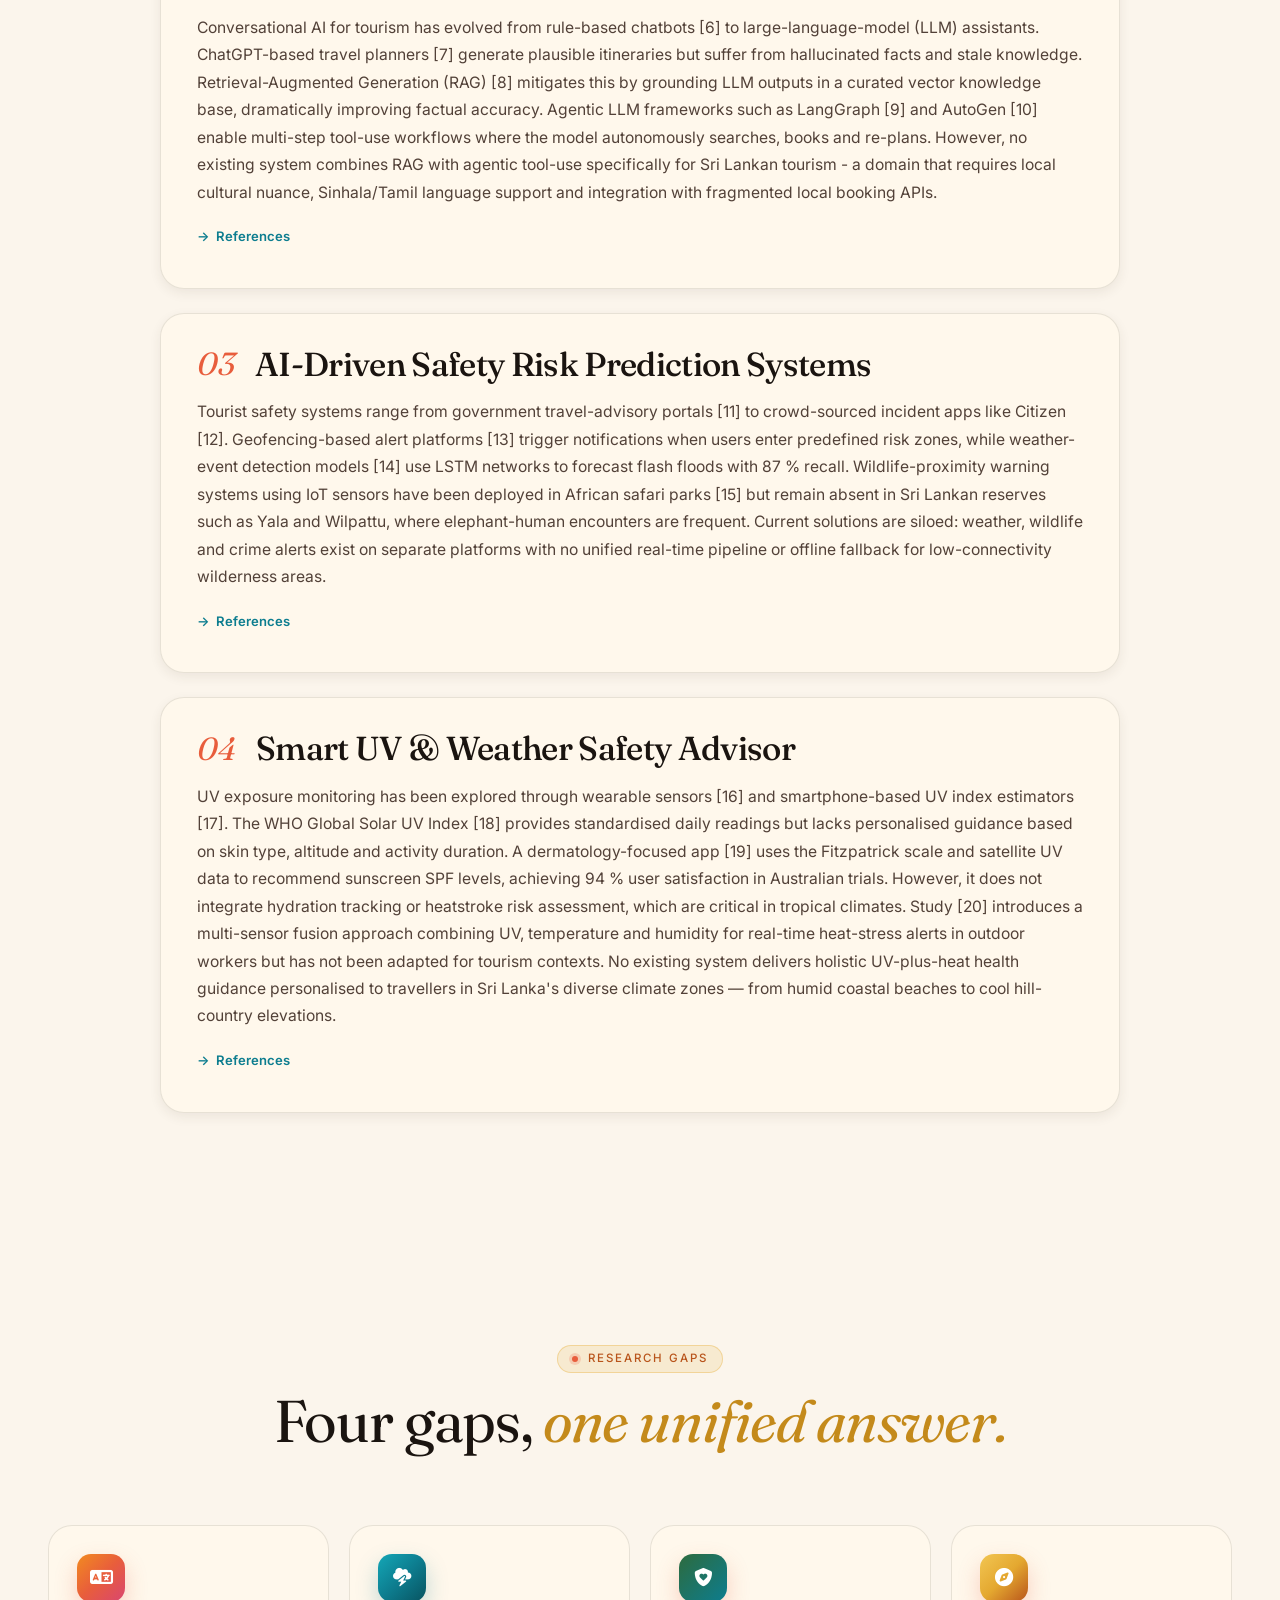
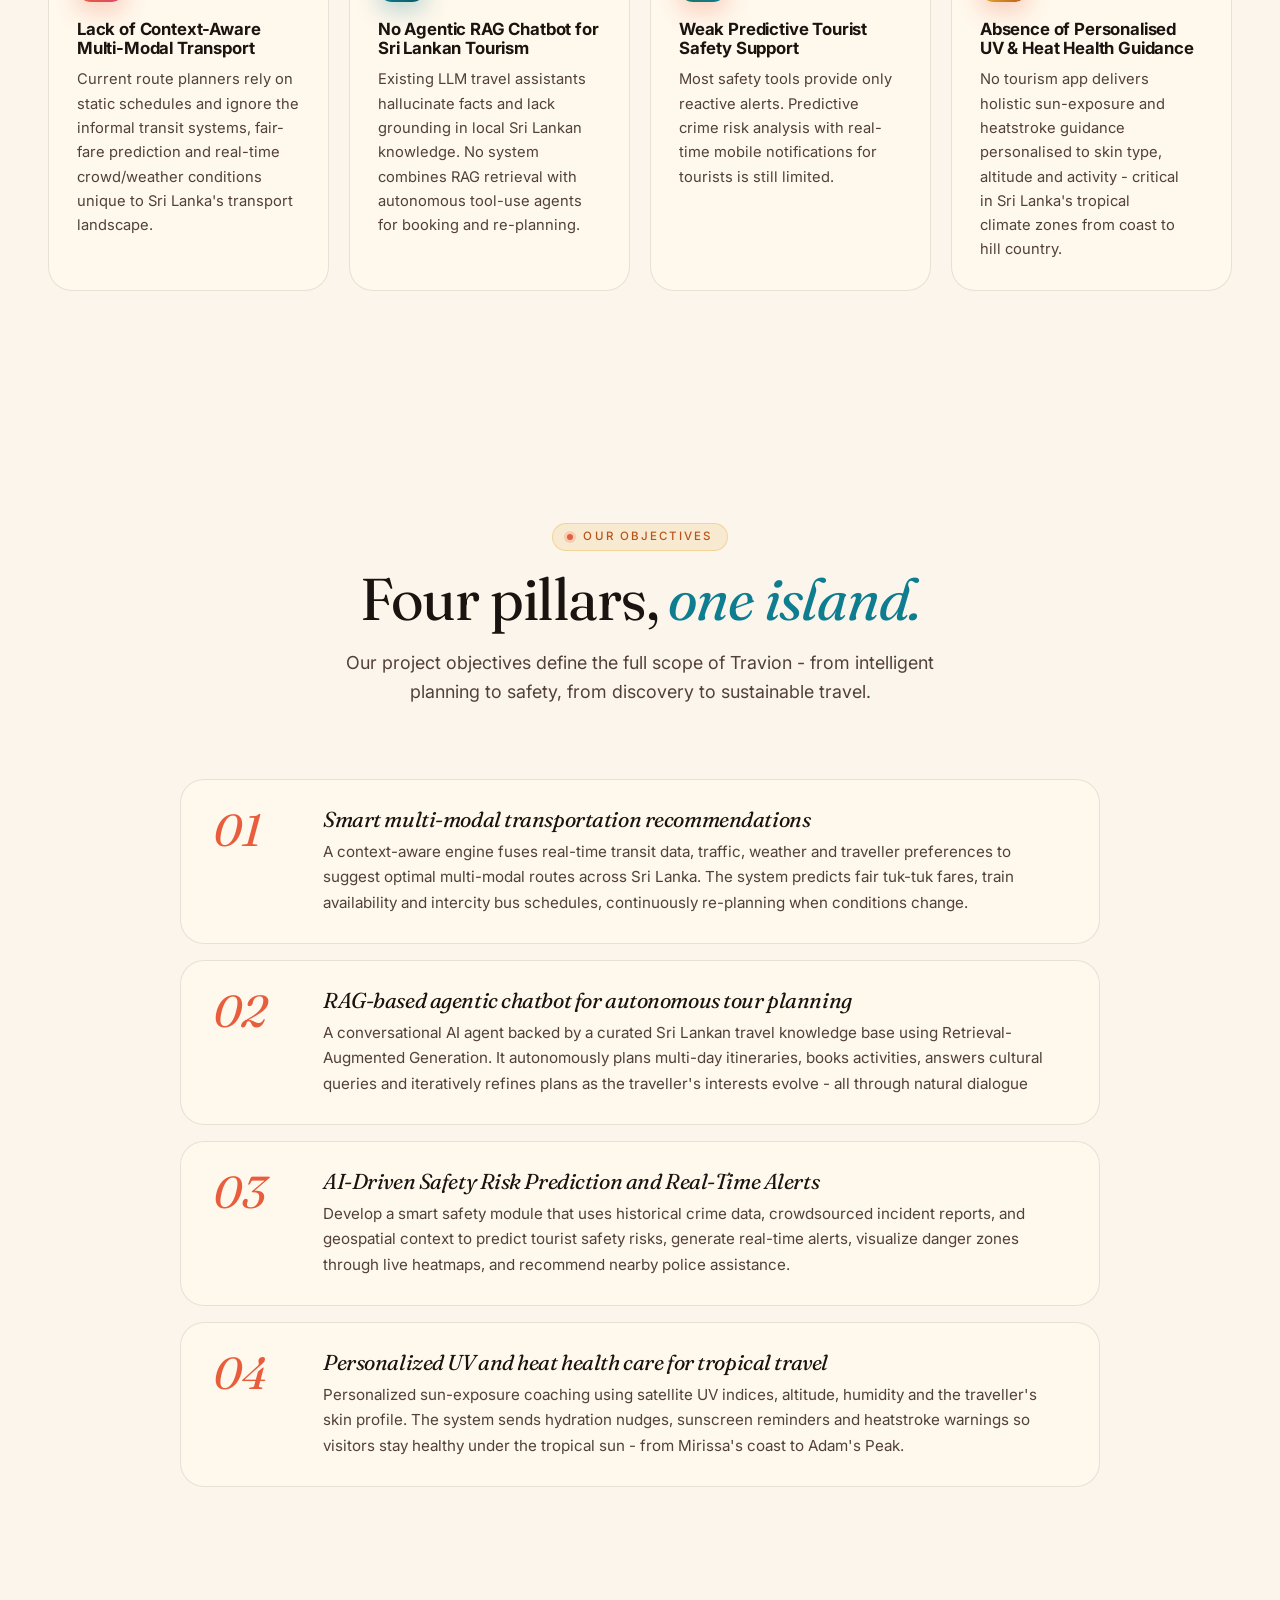
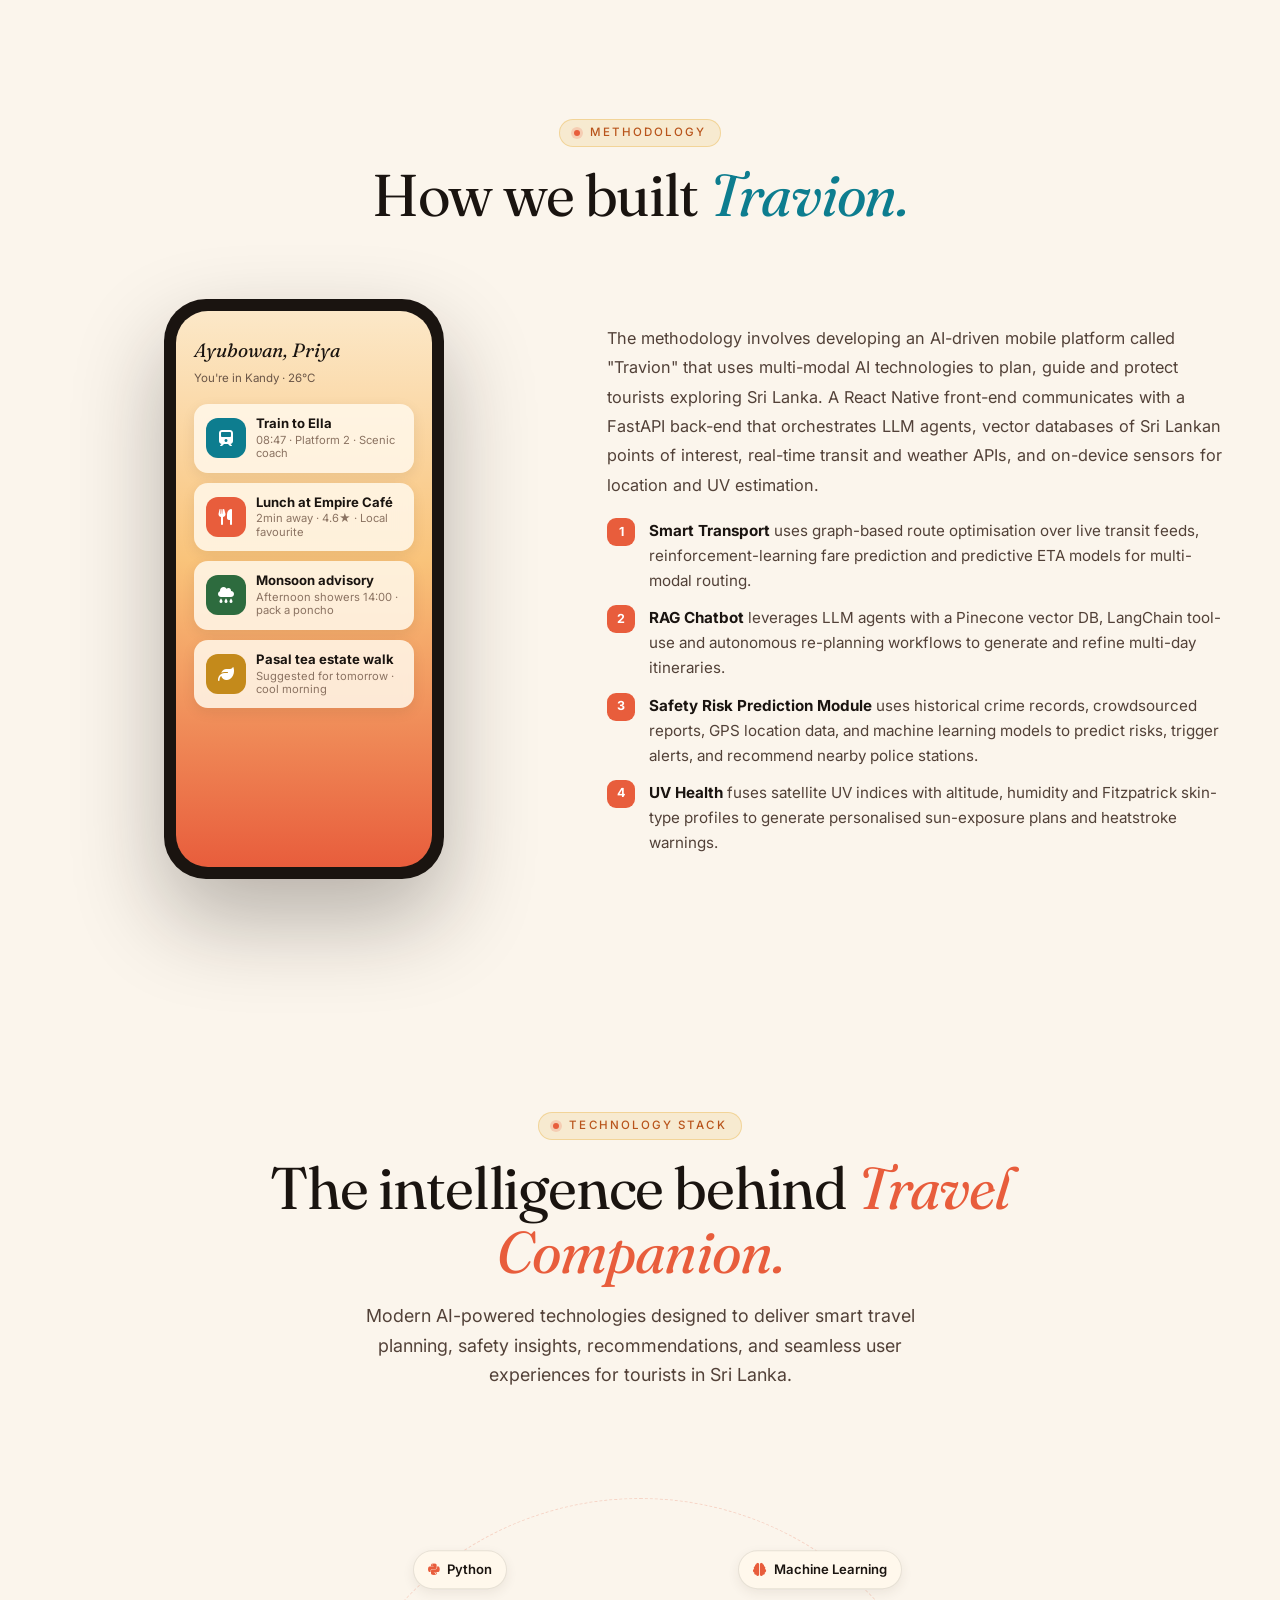
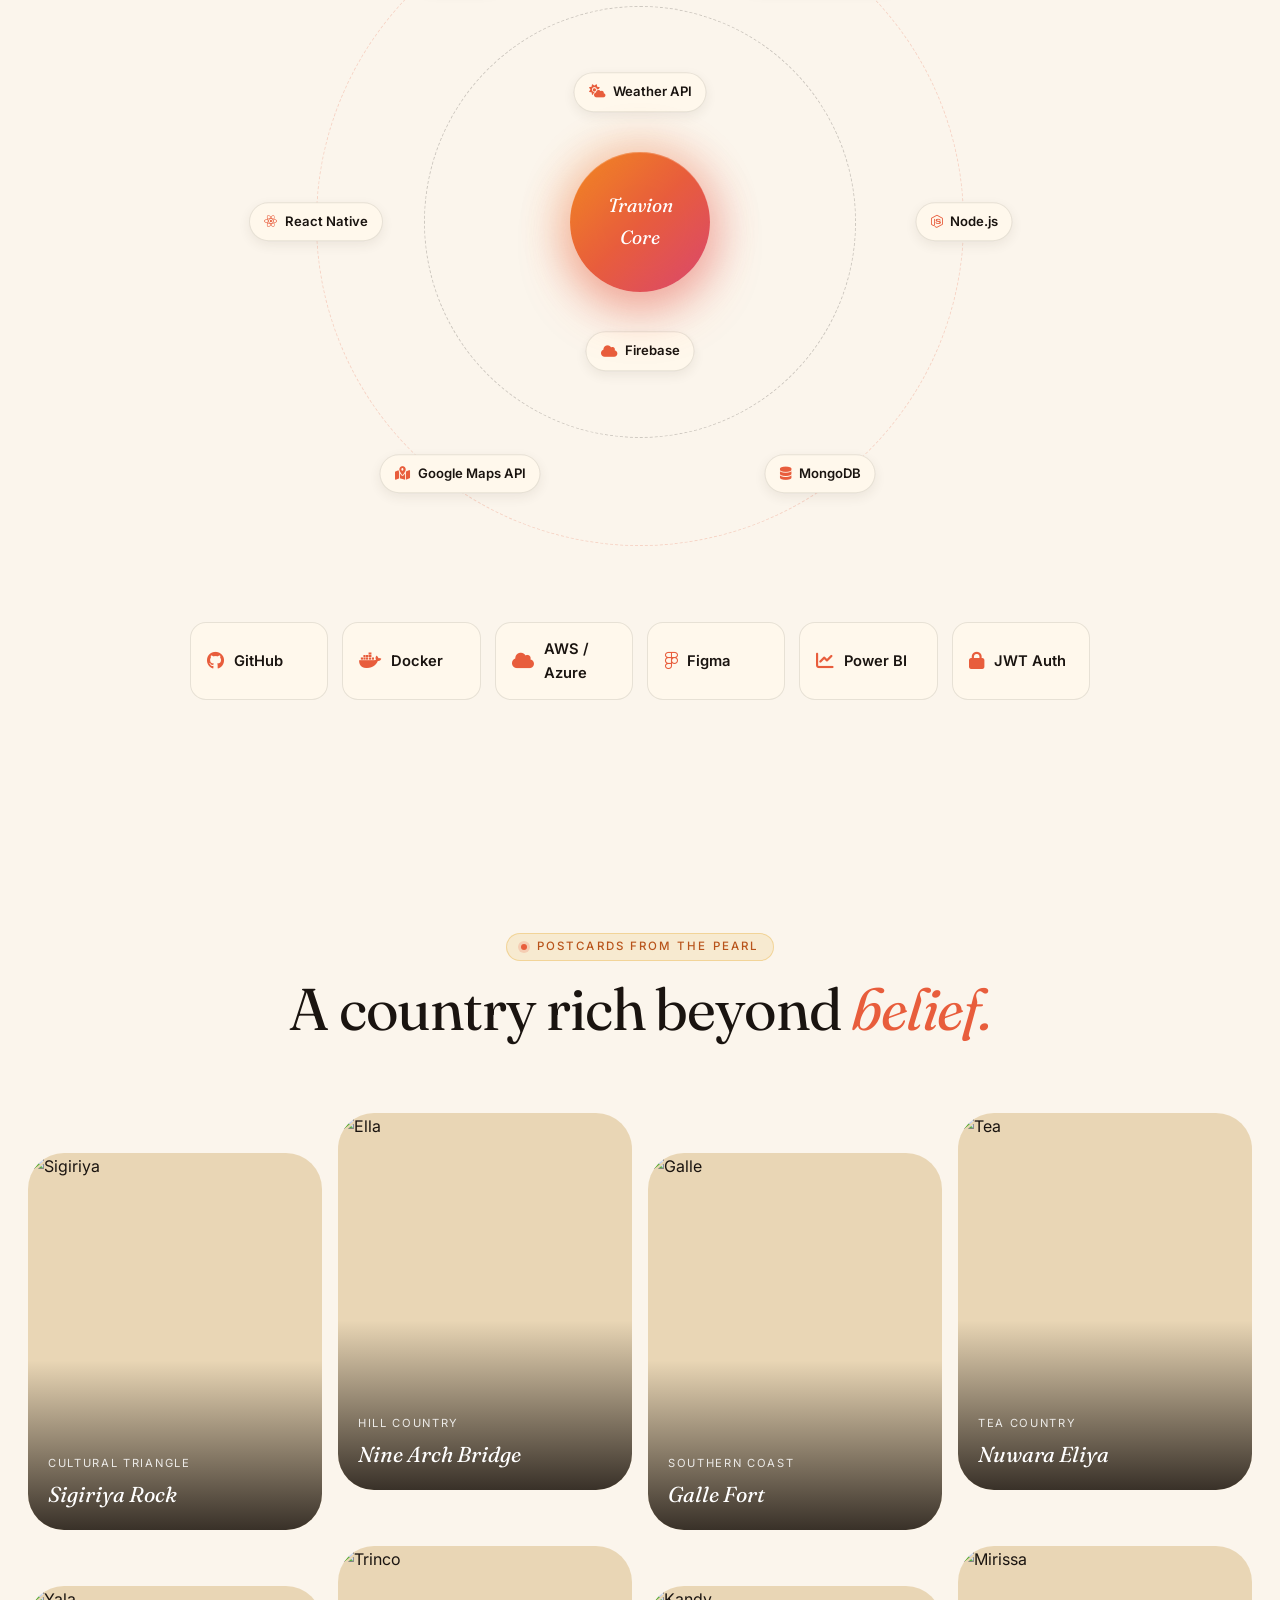
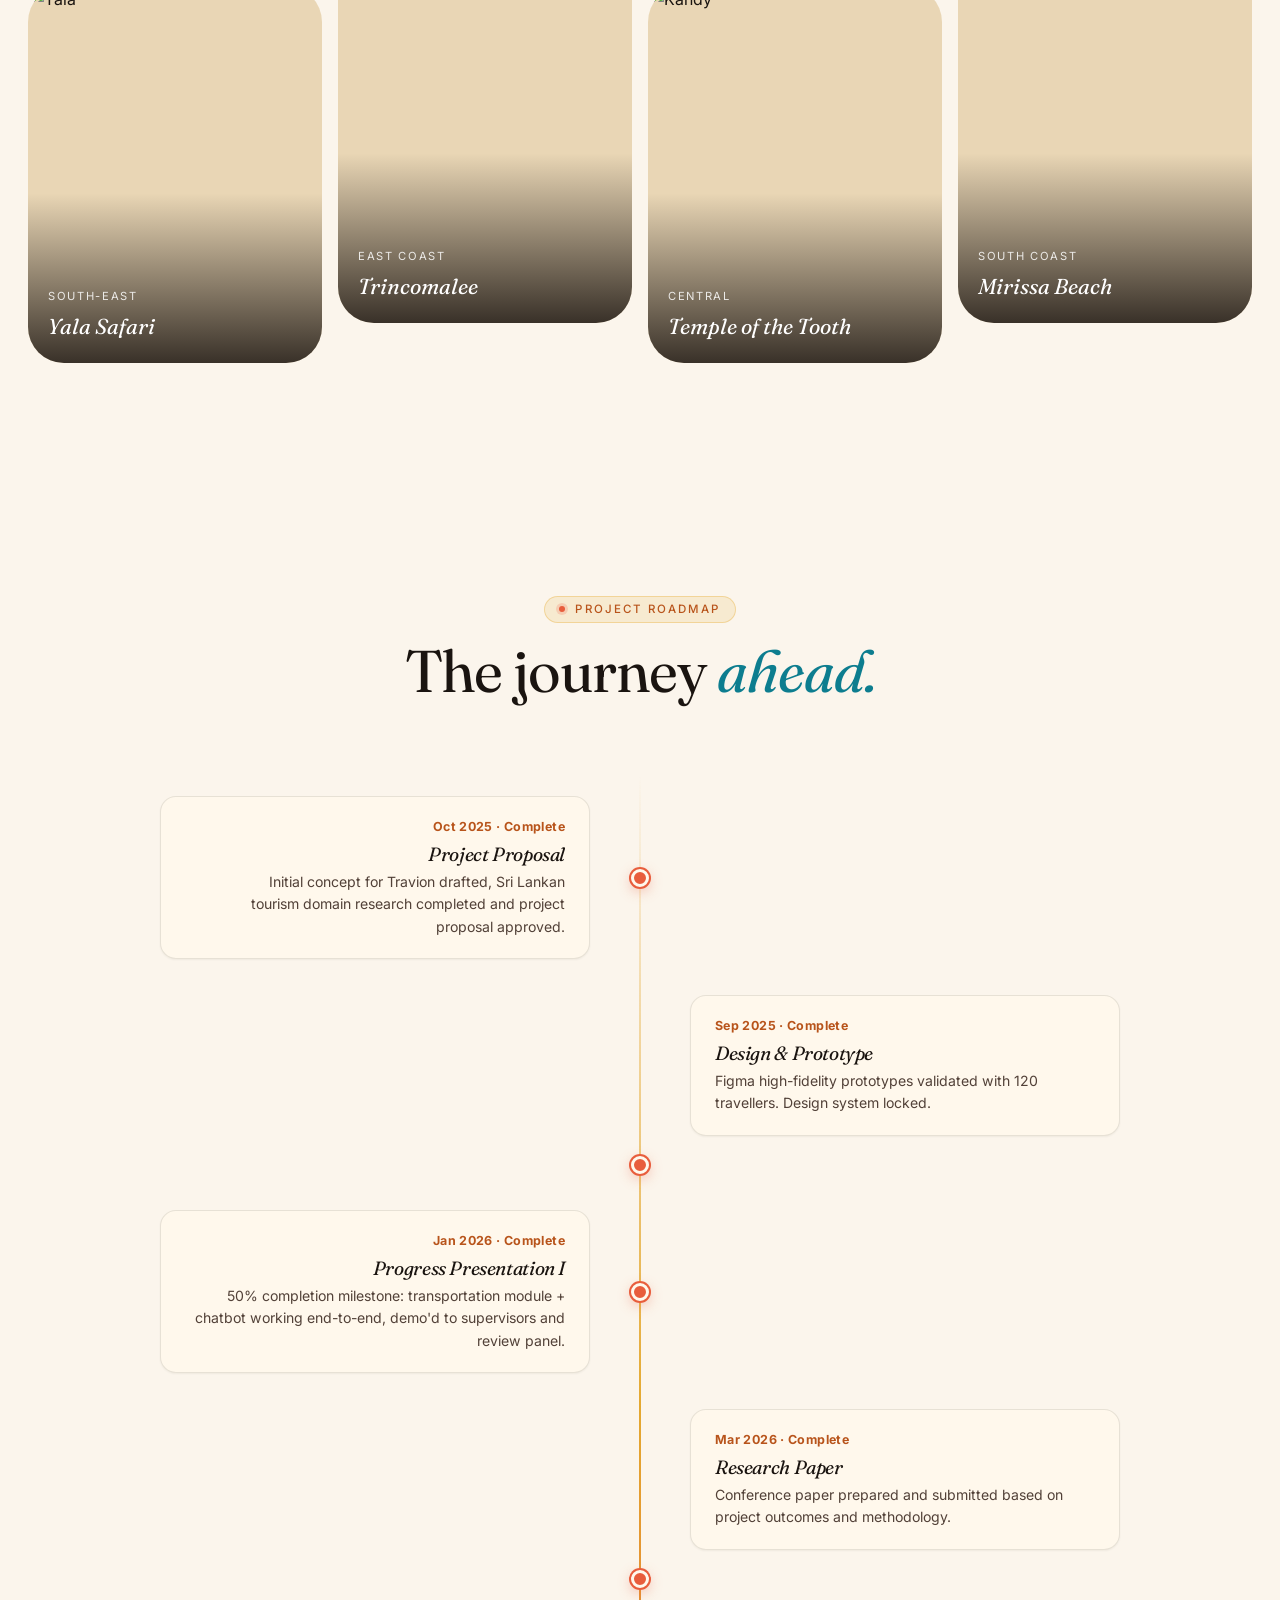
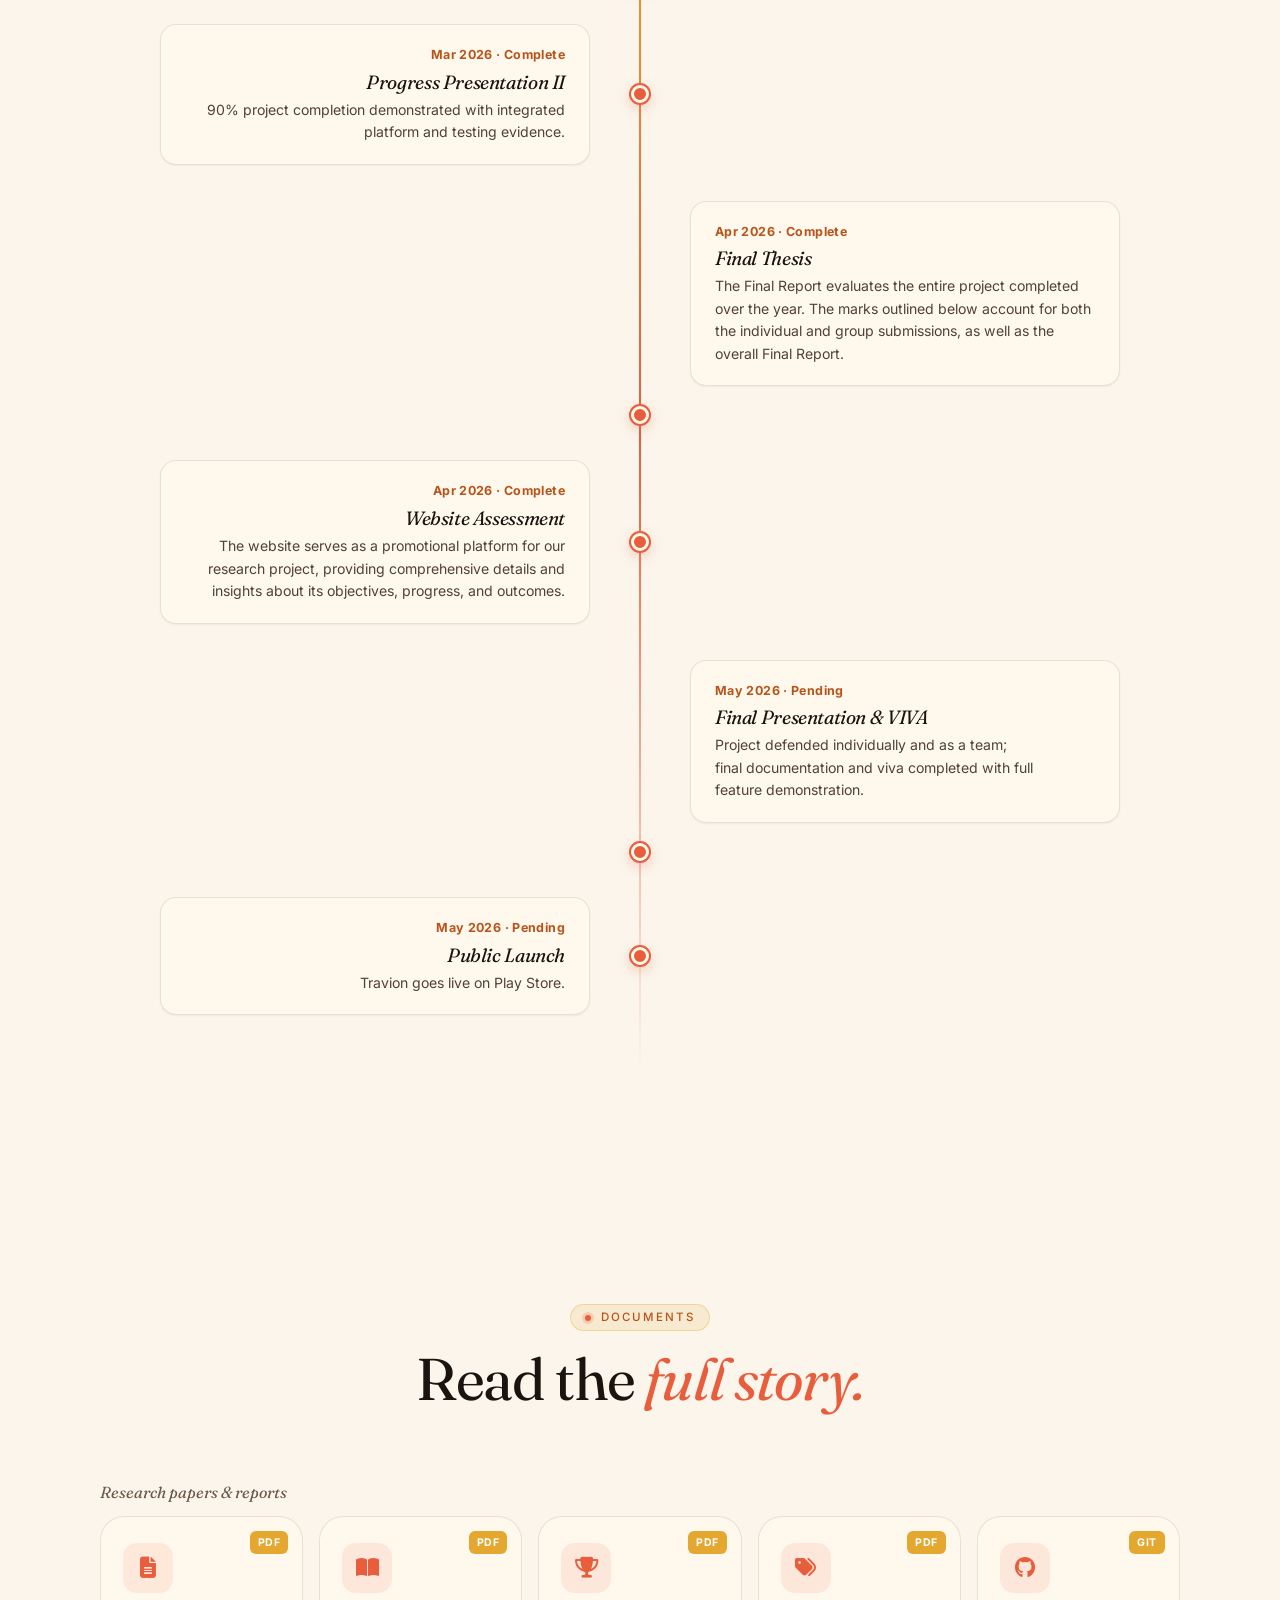
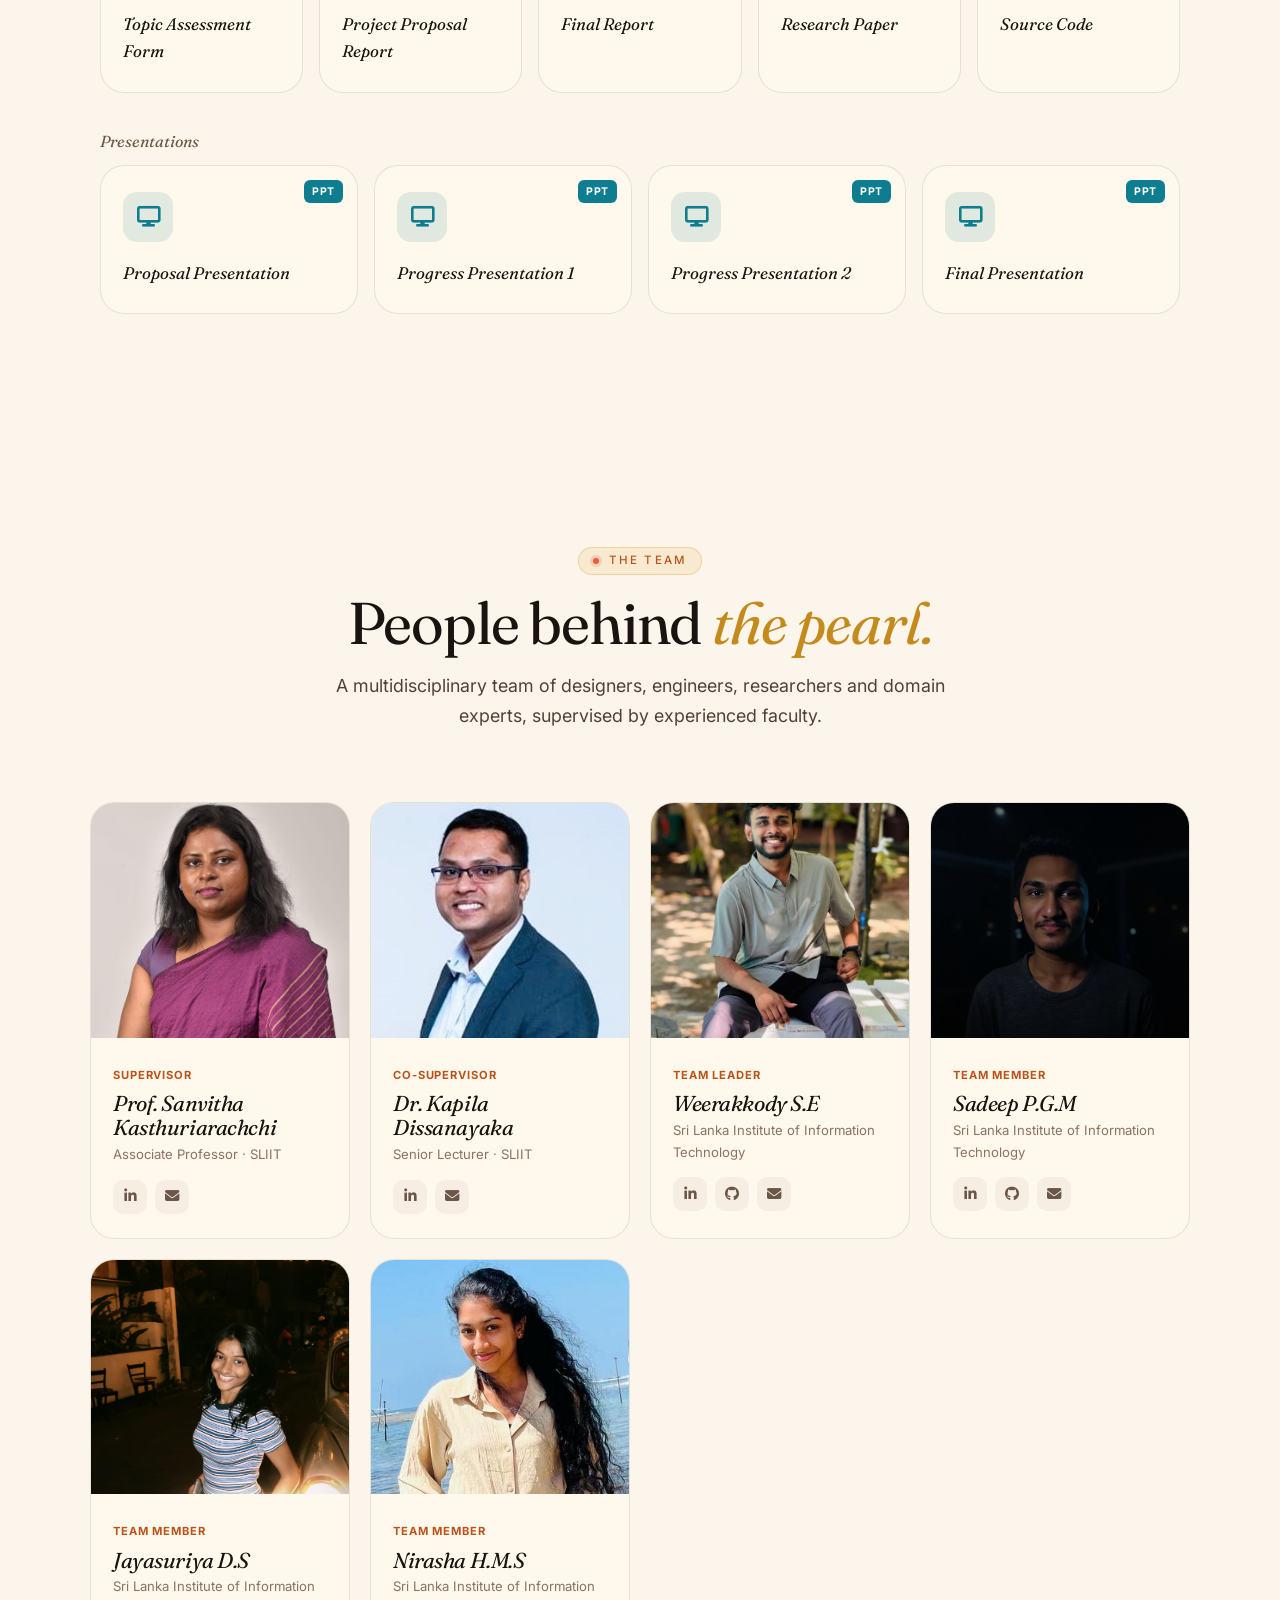
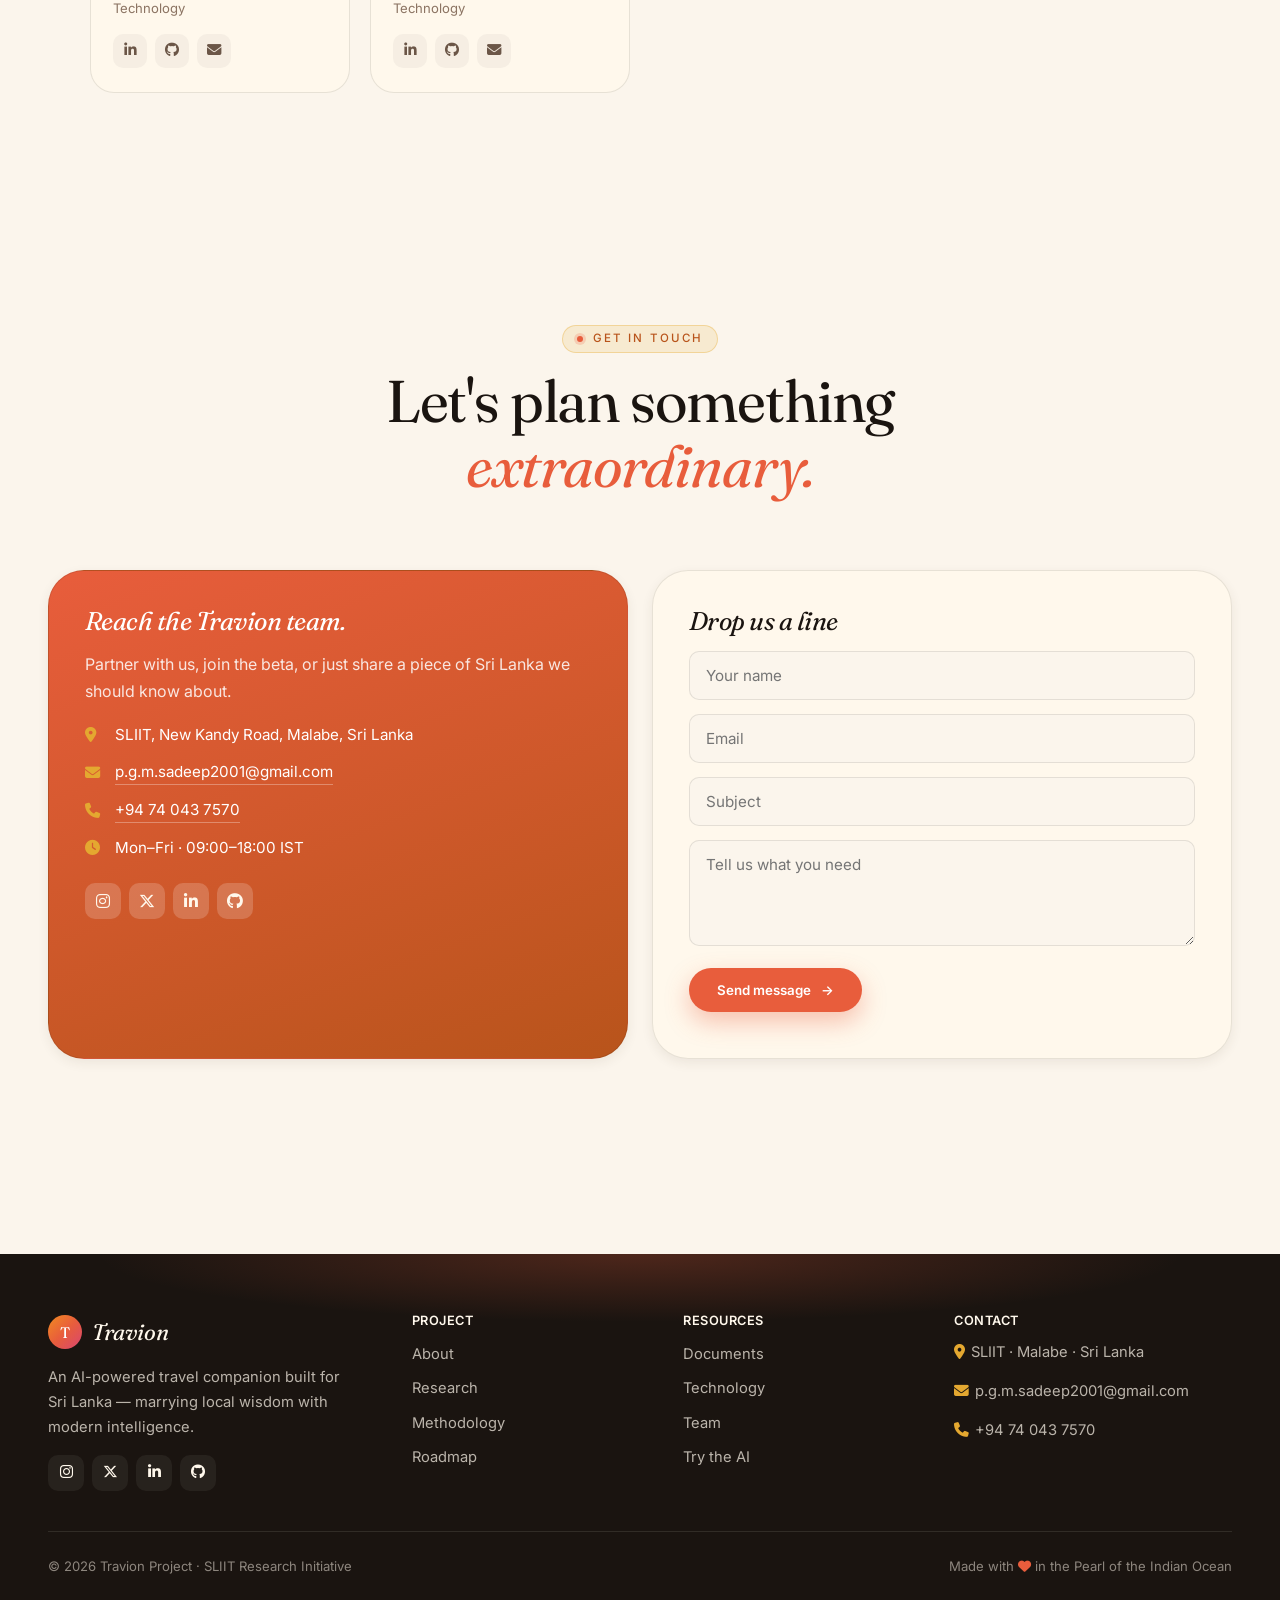
==== commit 64fa0631: "fix: update contact information and social links" ====
--- a/index.html
+++ b/index.html
@@ -2226,10 +2226,10 @@
               <h4>Sadeep P.G.M</h4>
               <p class="affil">Sri Lanka Institute of Information Technology</p>
               <div class="mate-social">
-                <a href="#"><i class="fa-brands fa-linkedin-in"></i></a
+                <a href="https://www.linkedin.com/in/sadeeppgm/""><i class="fa-brands fa-linkedin-in"></i></a
                 ><a href="https://github.com/malakasadeep"
                   ><i class="fa-brands fa-github"></i></a
-                ><a href="#"><i class="fa-solid fa-envelope"></i></a>
+                ><a href="p.g.m.sadeep2001@gmail.com"><i class="fa-solid fa-envelope"></i></a>
               </div>
             </div>
           </div>
@@ -2301,11 +2301,11 @@
               </li>
               <li>
                 <i class="fa-solid fa-envelope"></i
-                ><a href="mailto:hello@travion.lk">hello@travion.lk</a>
+                ><a href="mailto:p.g.m.sadeep2001@gmail.com">p.g.m.sadeep2001@gmail.com</a>
               </li>
               <li>
                 <i class="fa-solid fa-phone"></i
-                ><a href="tel:+94112345678">+94 11 234 5678</a>
+                ><a href="tel:+94740437570">+94 74 043 7570</a>
               </li>
               <li>
                 <i class="fa-solid fa-clock"></i>Mon–Fri · 09:00–18:00 IST
@@ -2393,8 +2393,8 @@
             <p>
               <i class="fa-solid fa-location-dot"></i>SLIIT · Malabe · Sri Lanka
             </p>
-            <p><i class="fa-solid fa-envelope"></i>hello@travion.lk</p>
-            <p><i class="fa-solid fa-phone"></i>+94 11 234 5678</p>
+            <p><i class="fa-solid fa-envelope"></i>p.g.m.sadeep2001@gmail.com</p>
+            <p><i class="fa-solid fa-phone"></i>+94 74 043 7570</p>
           </div>
         </div>
         <div class="footer-bottom">
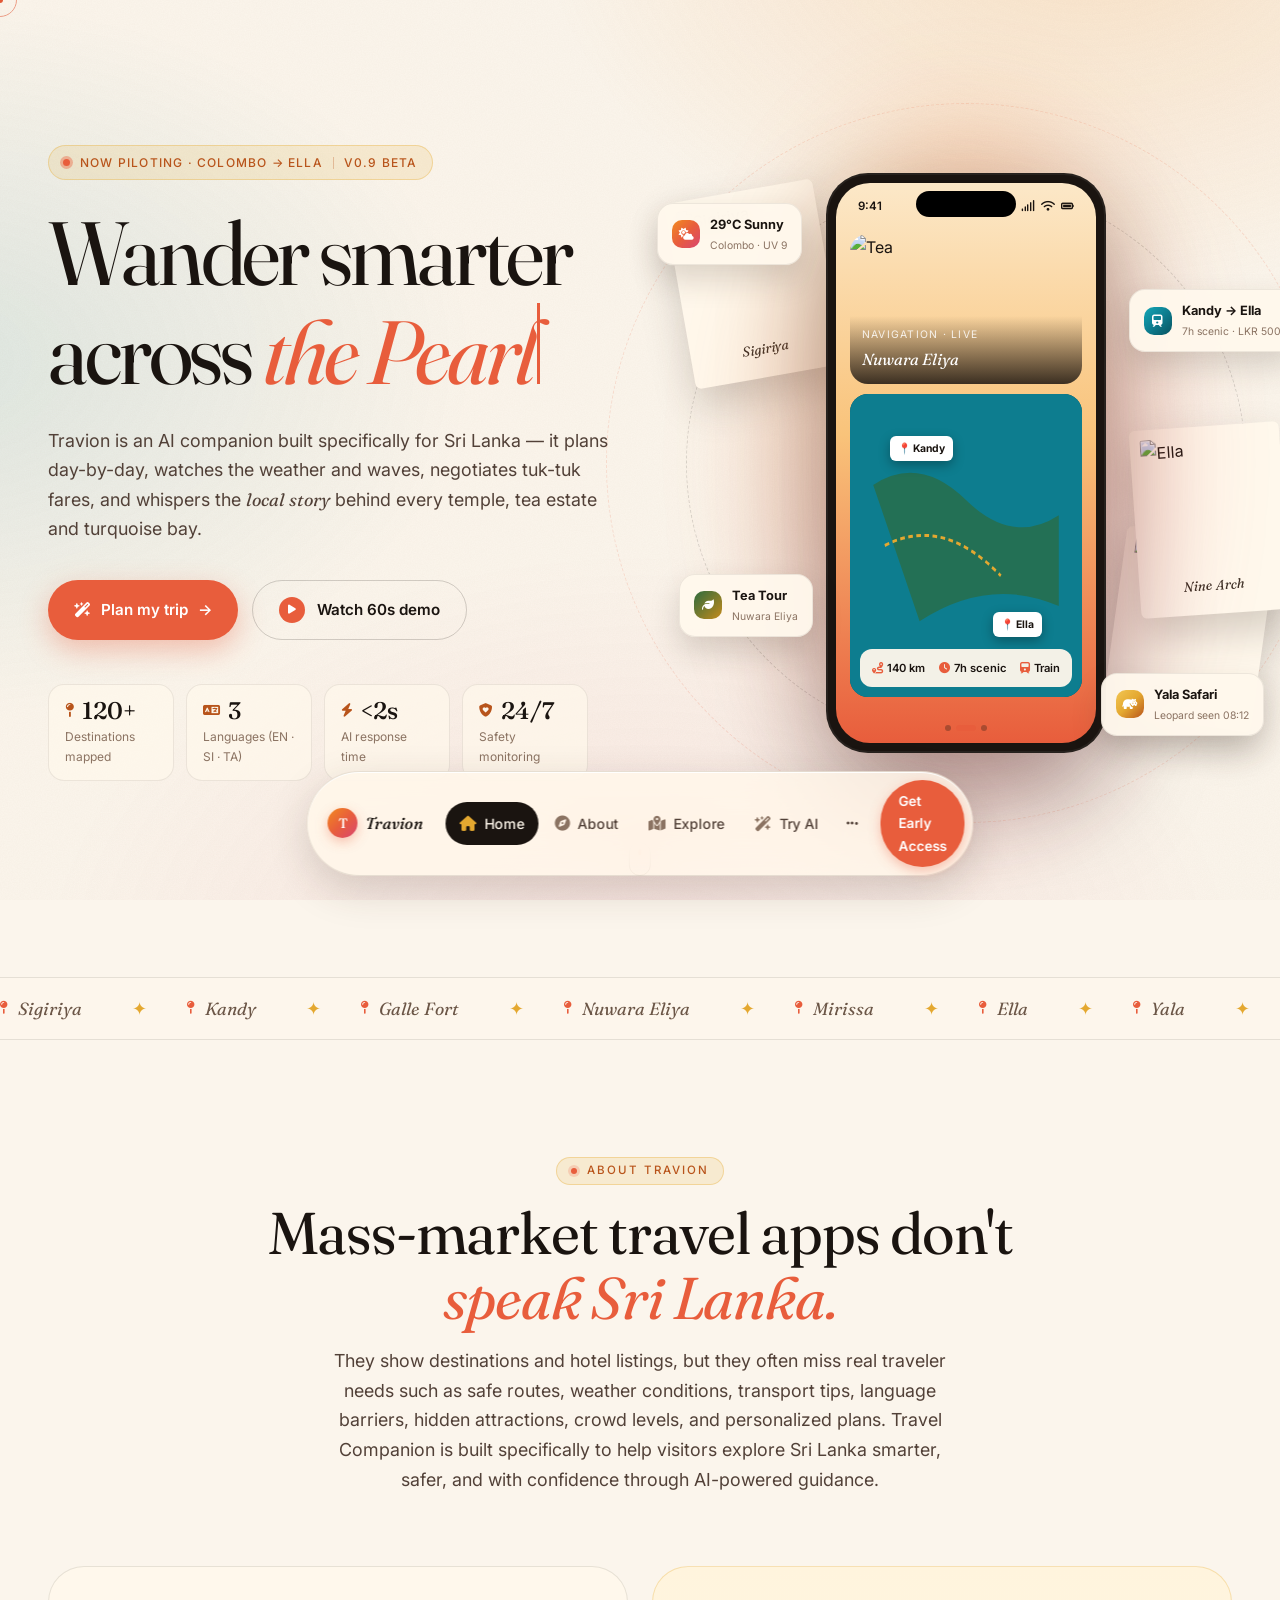
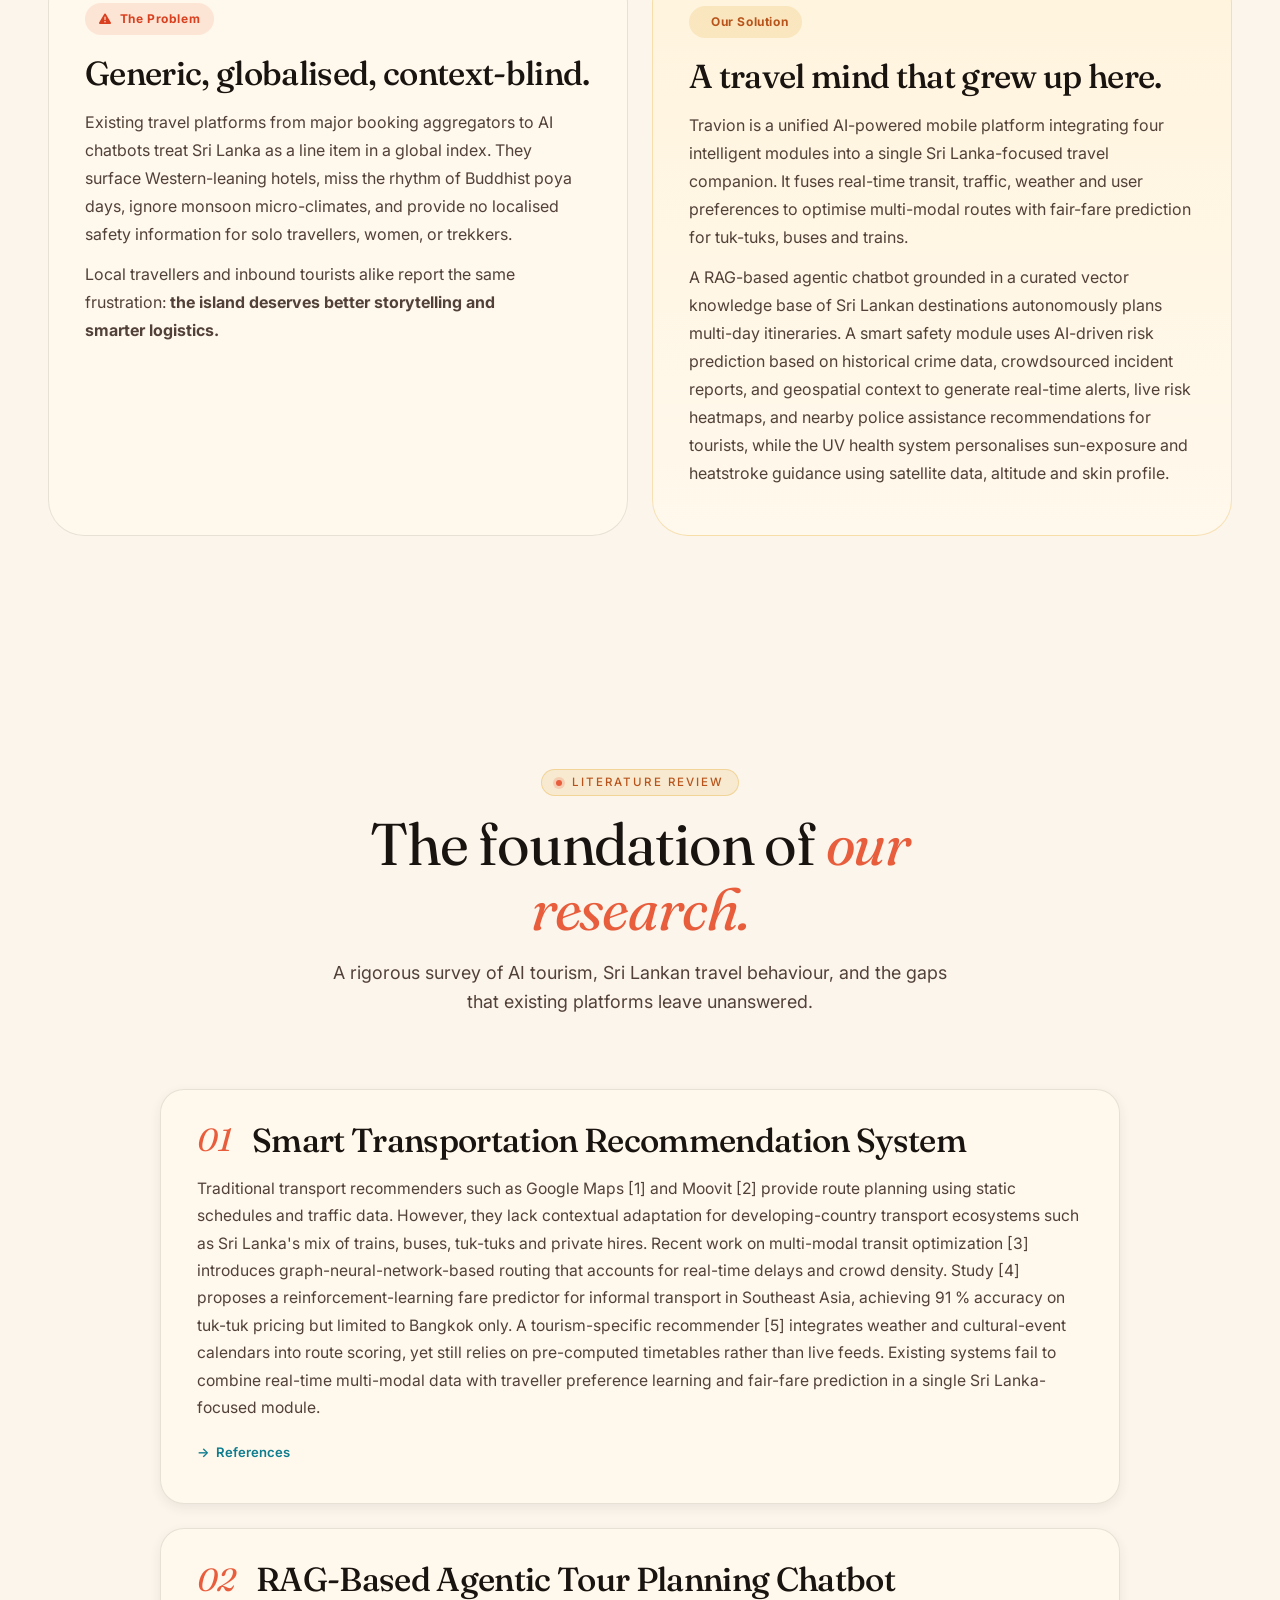
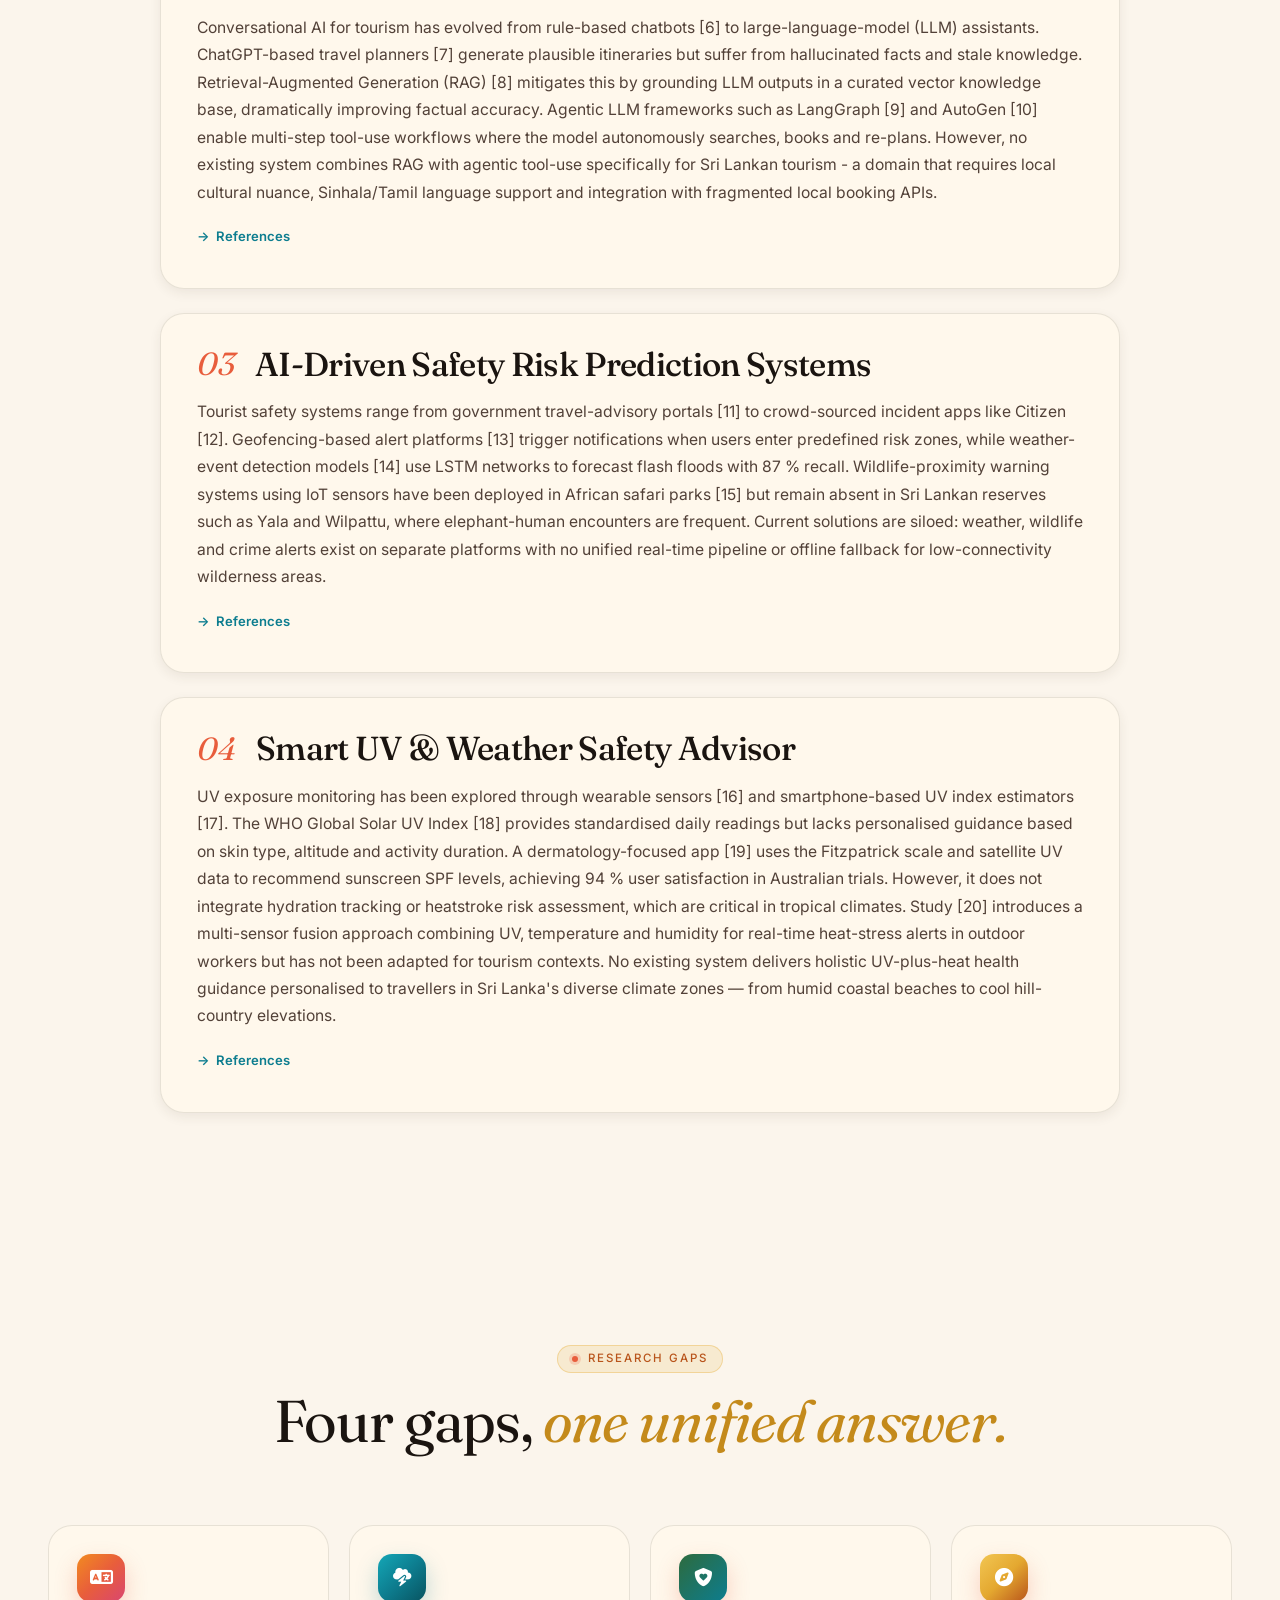
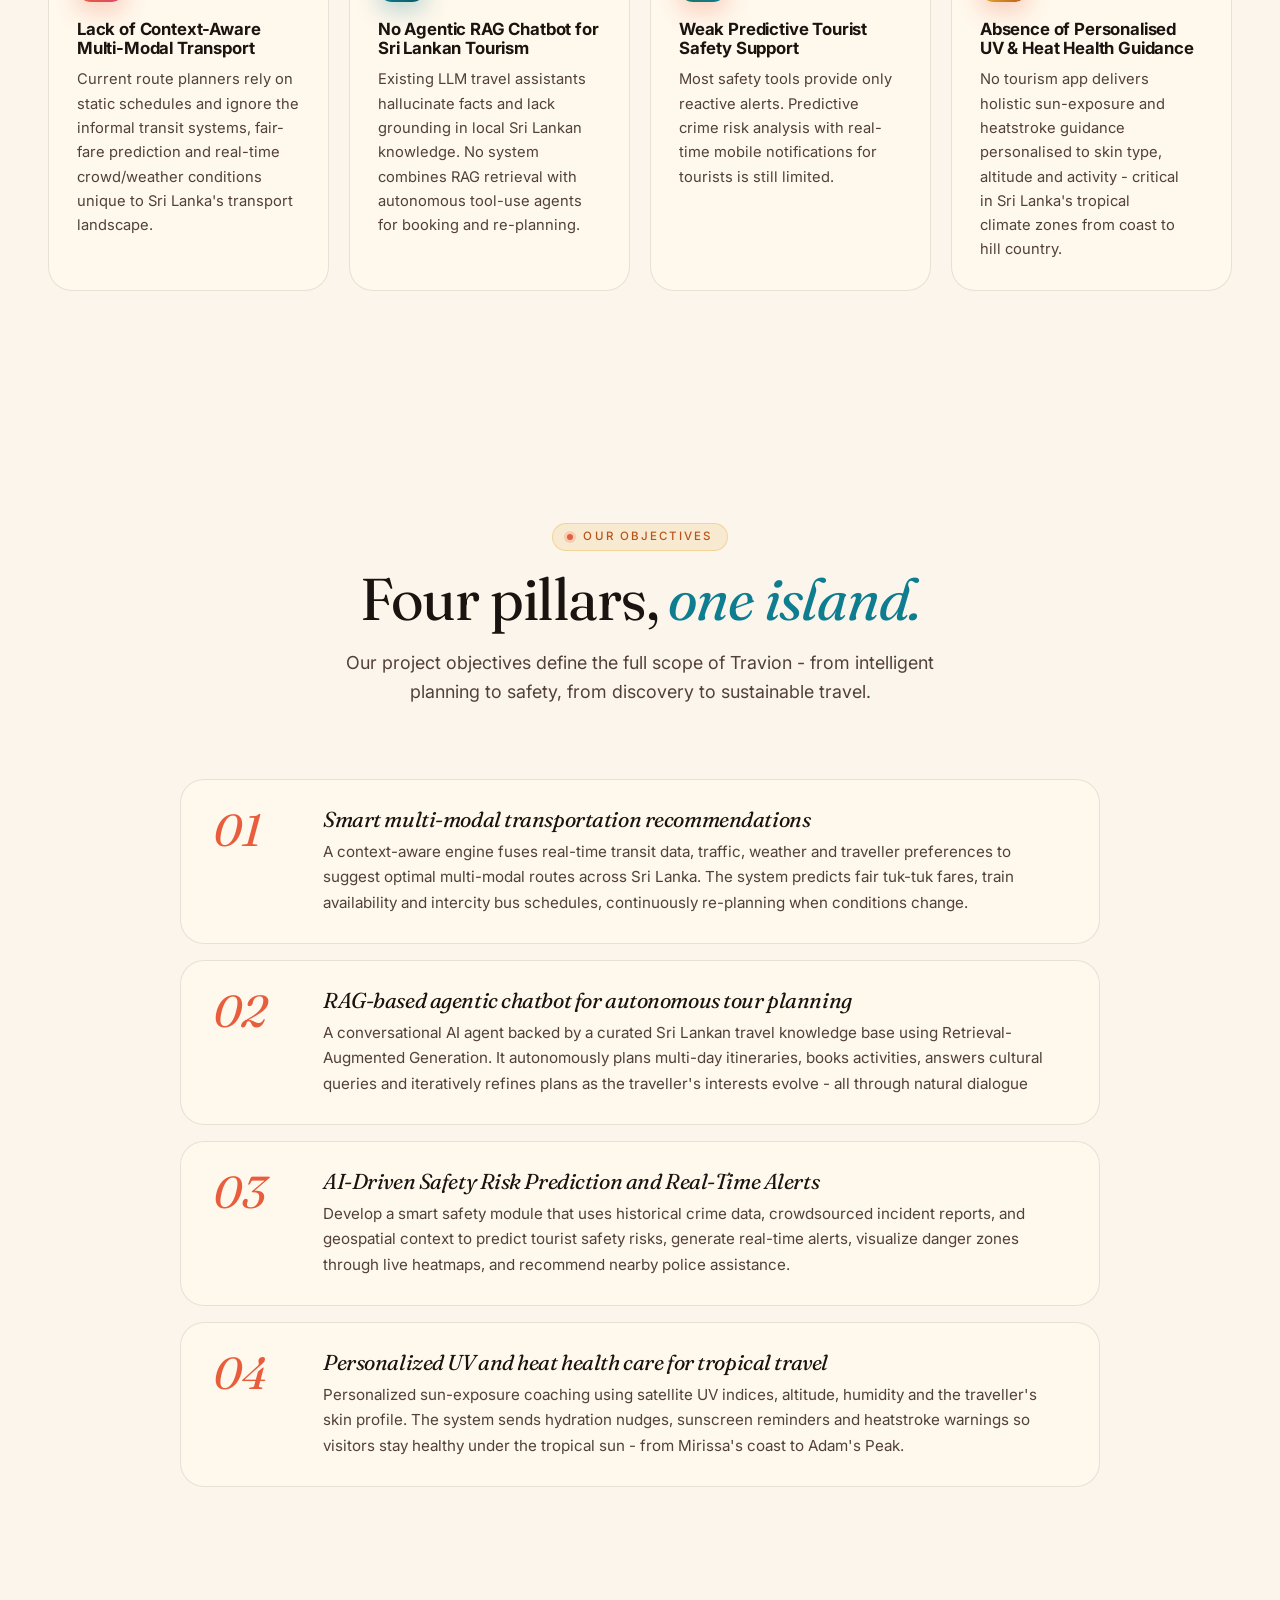
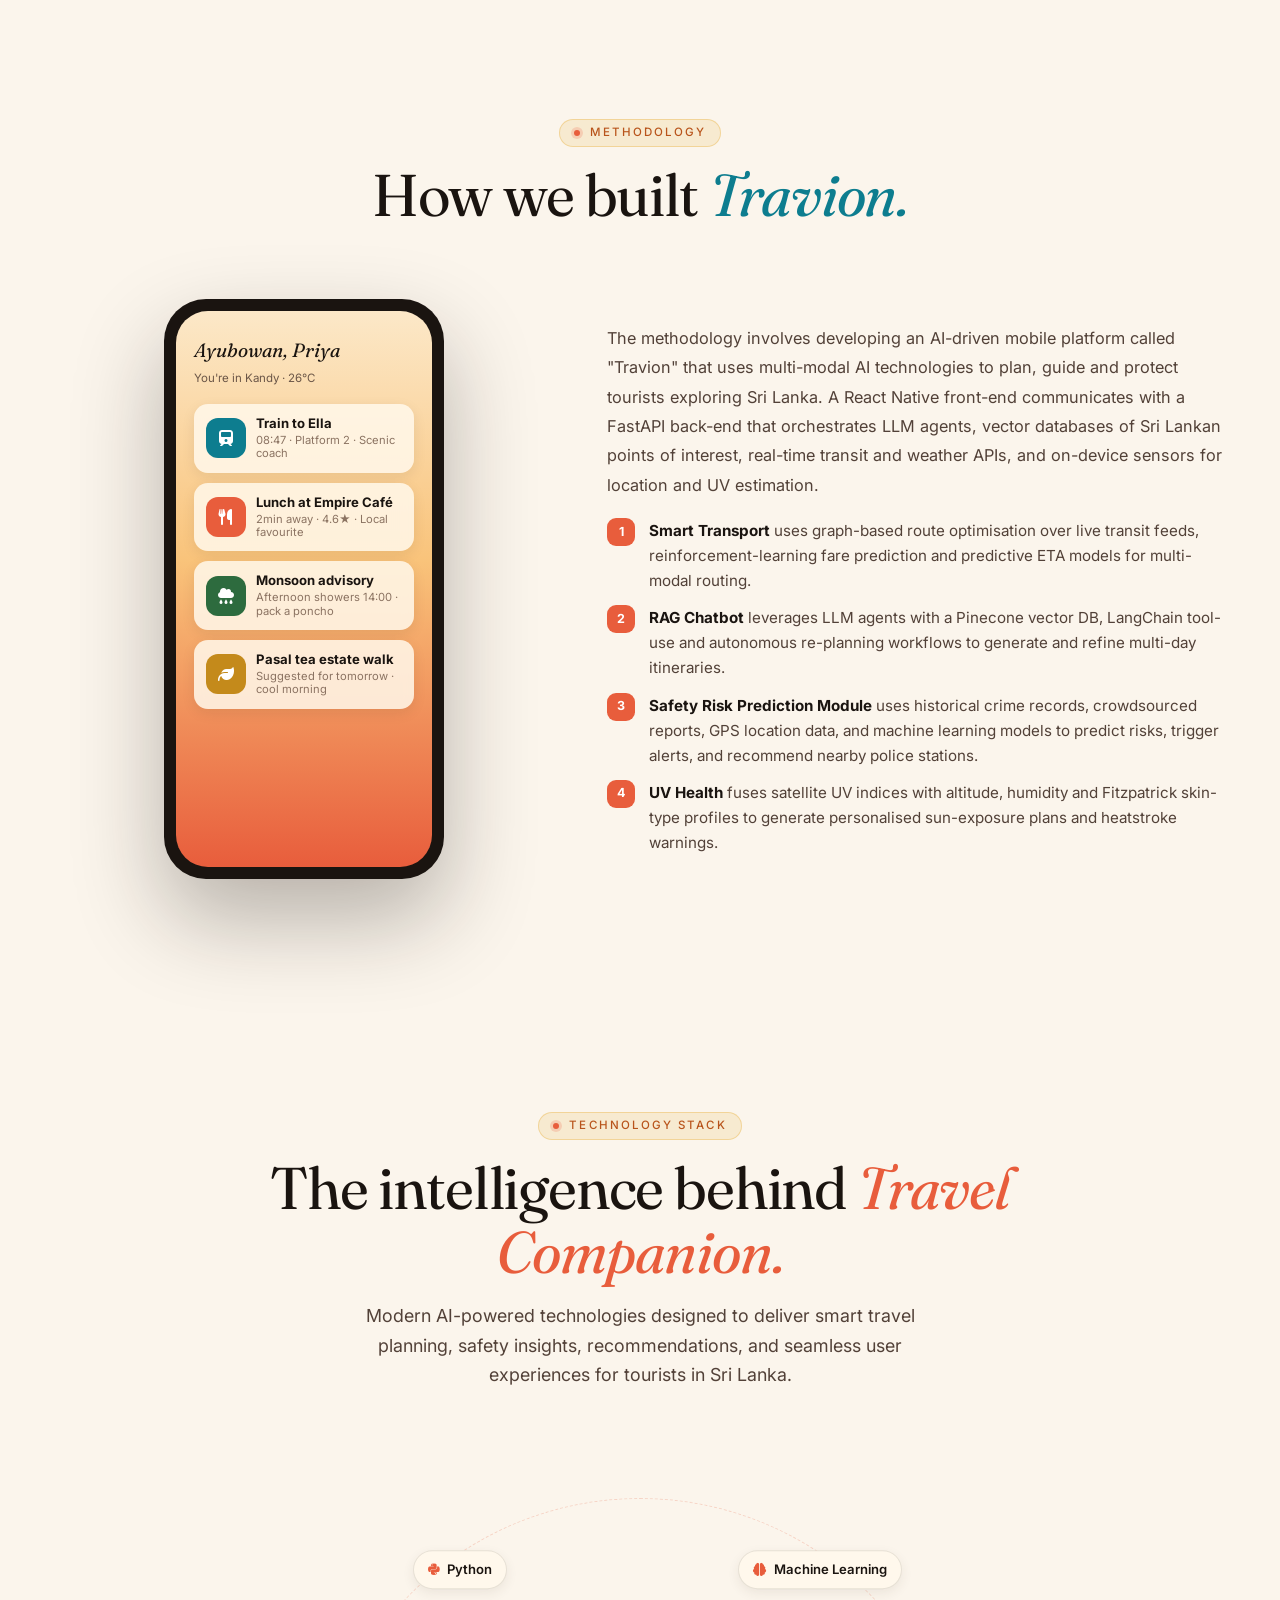
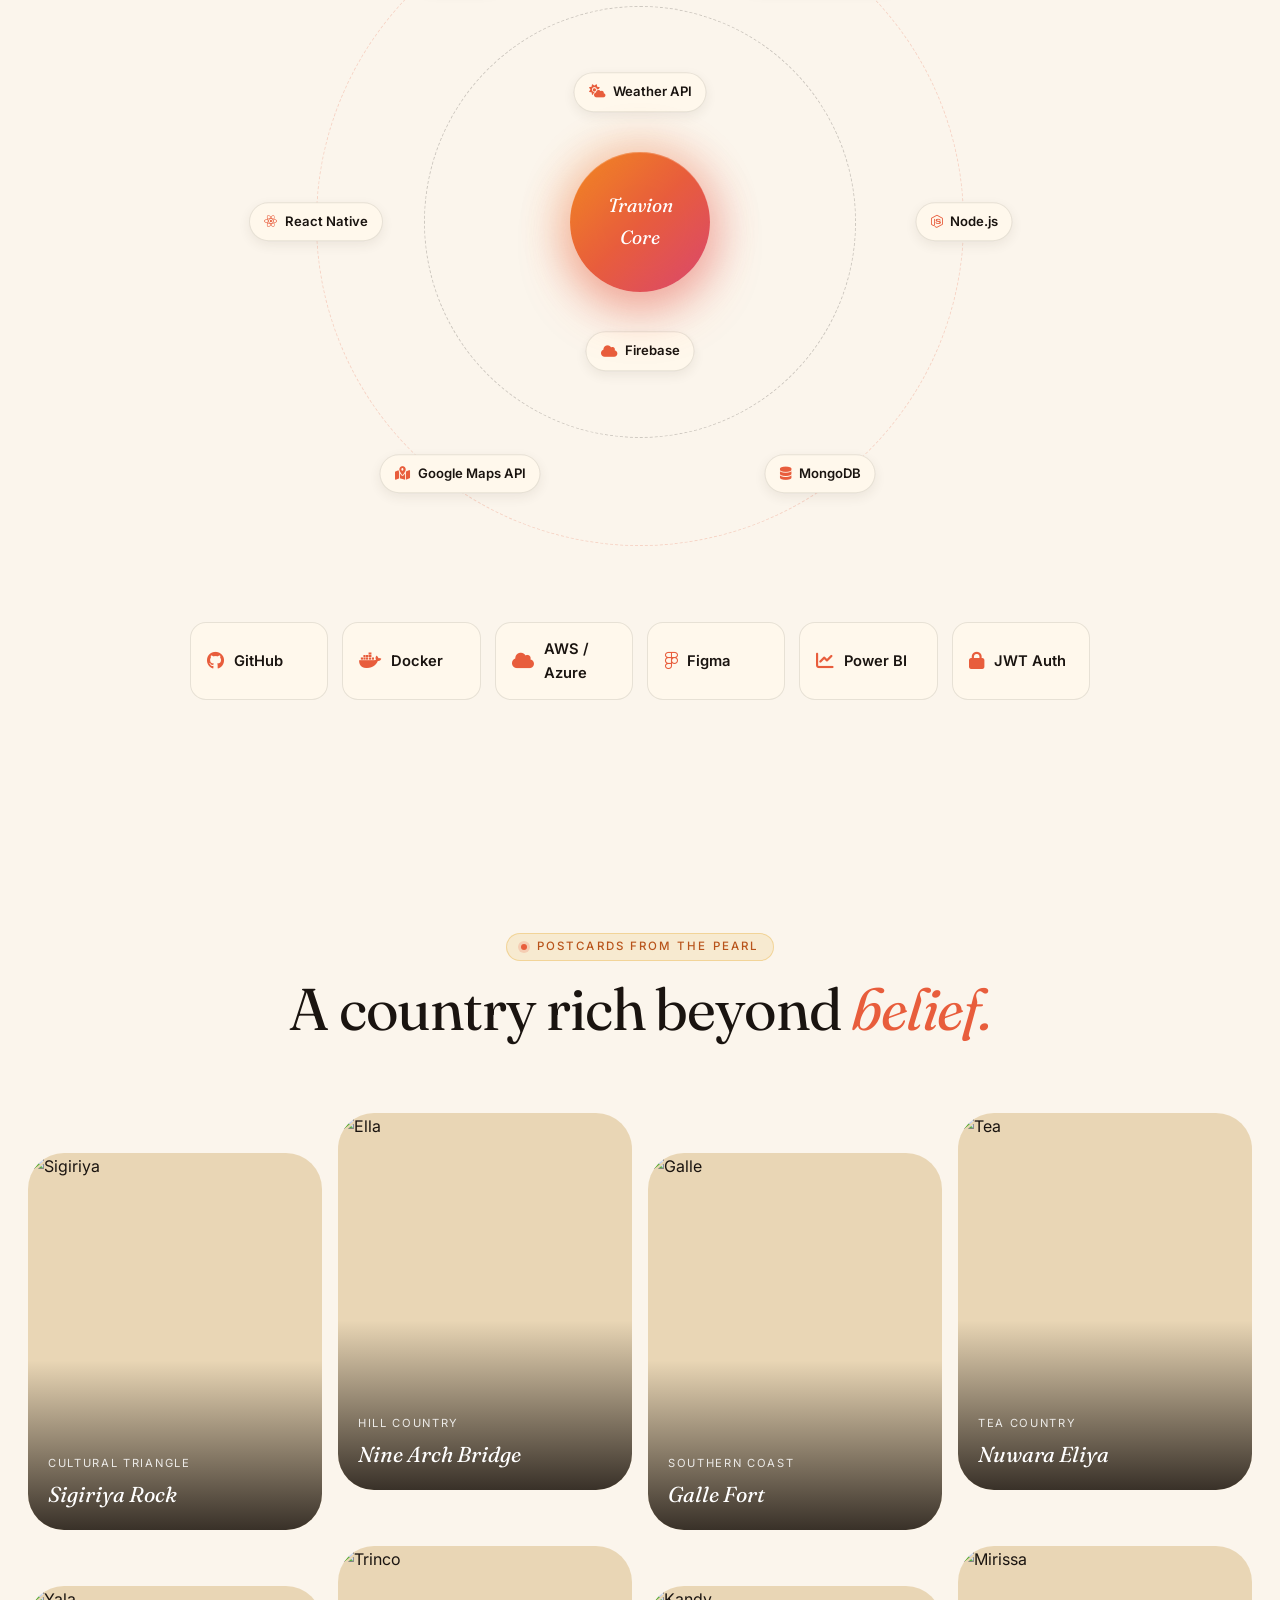
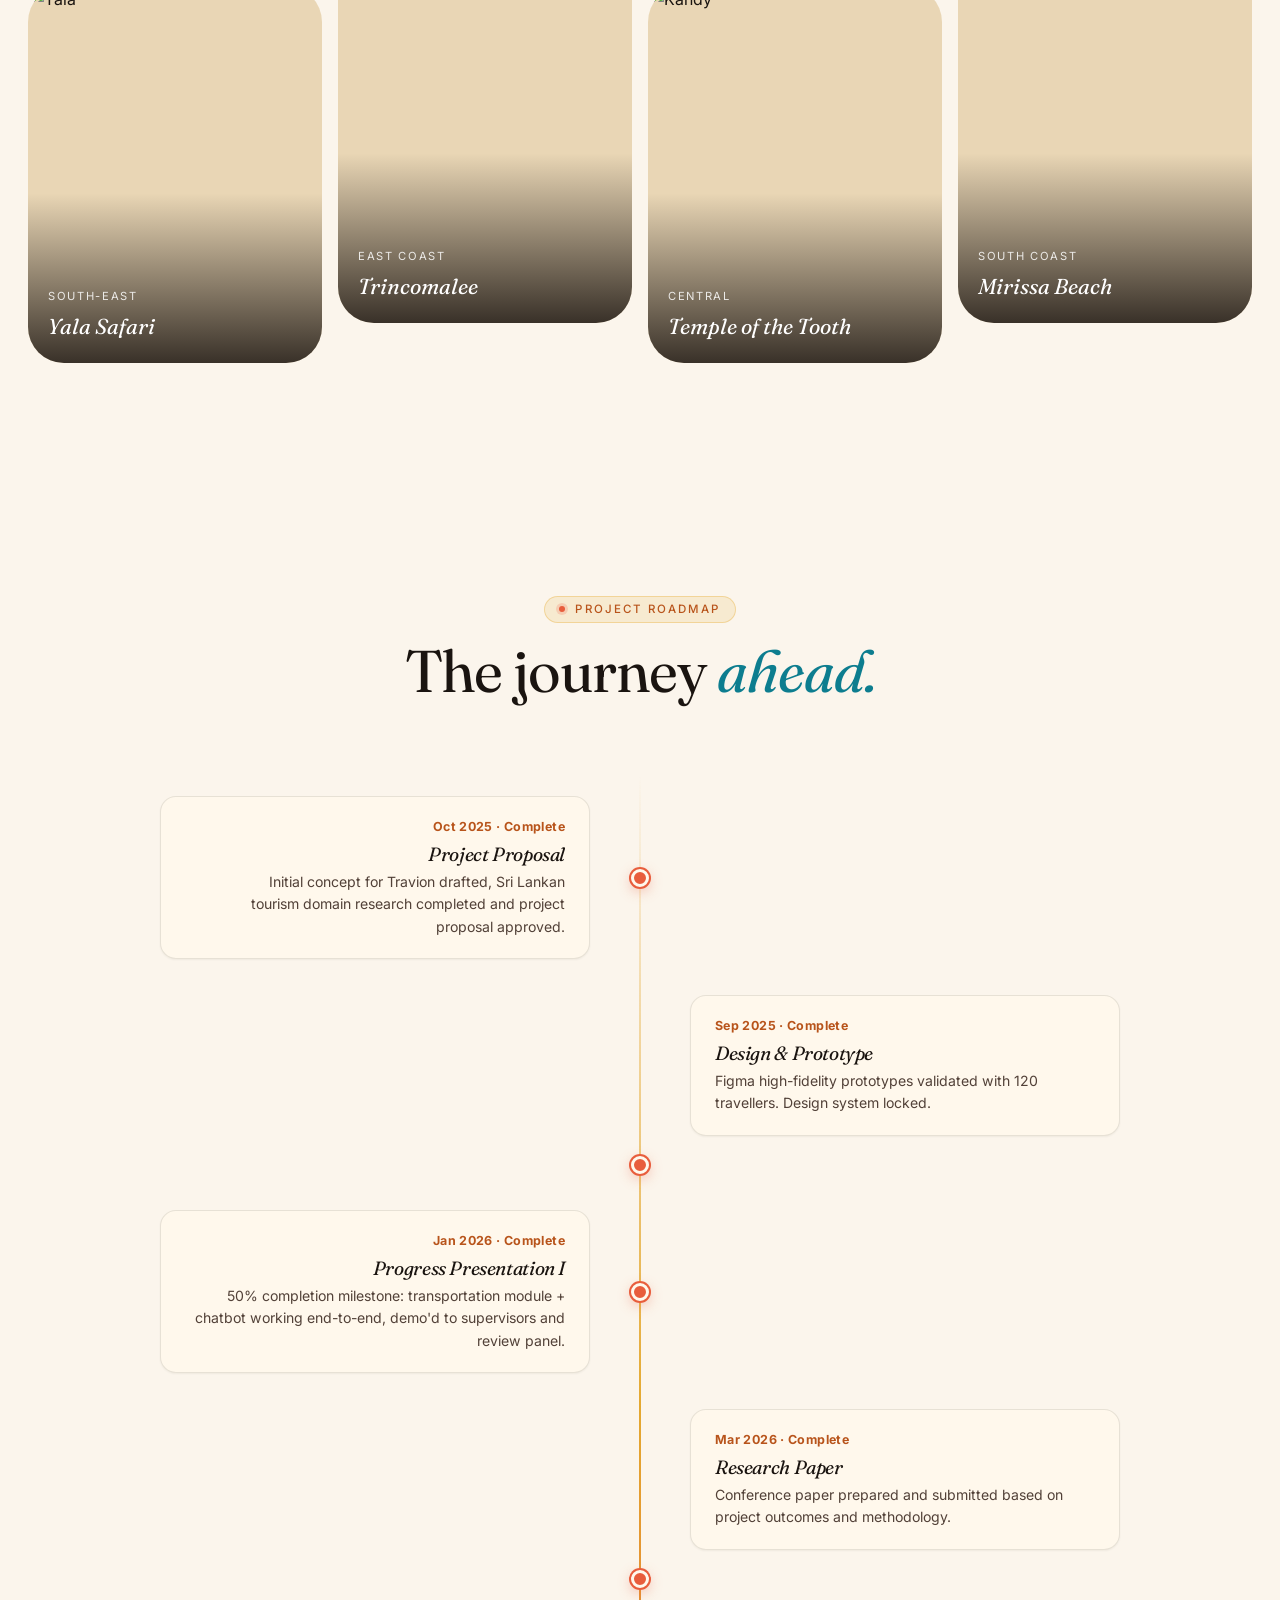
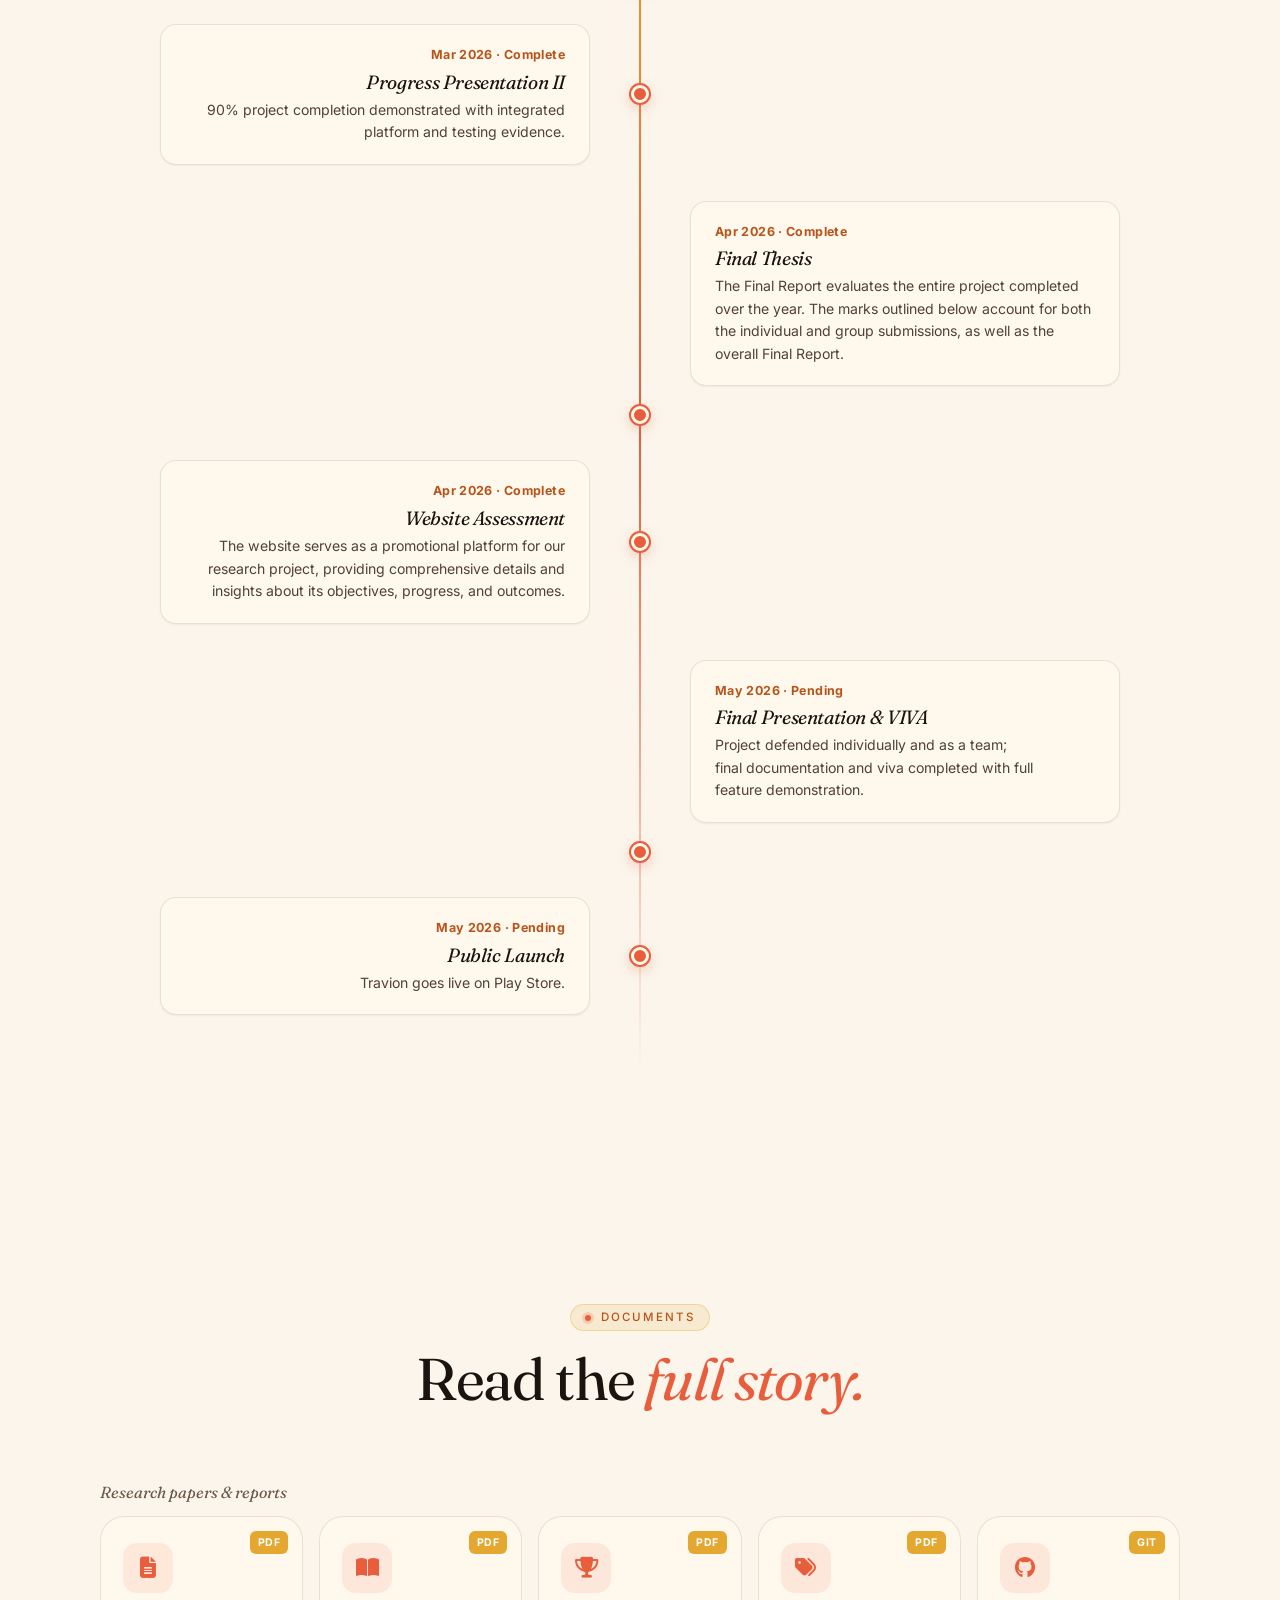
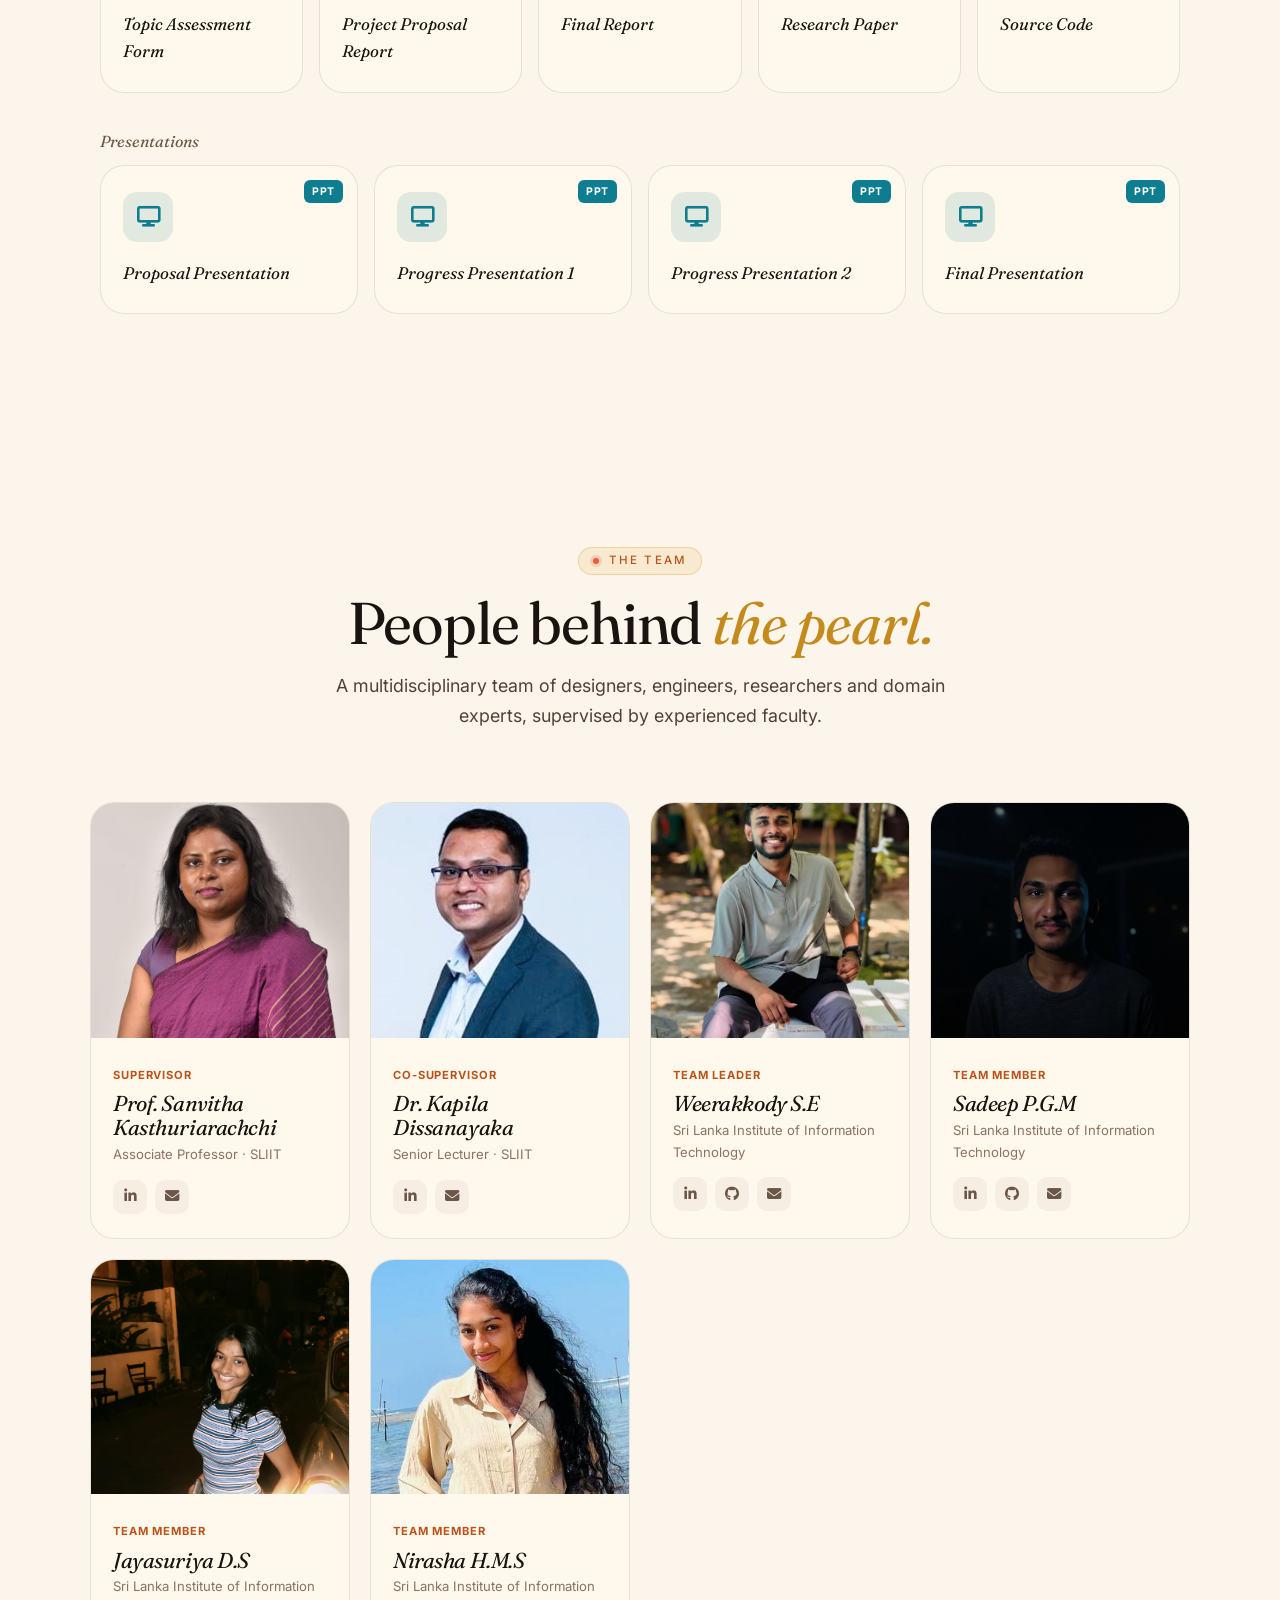
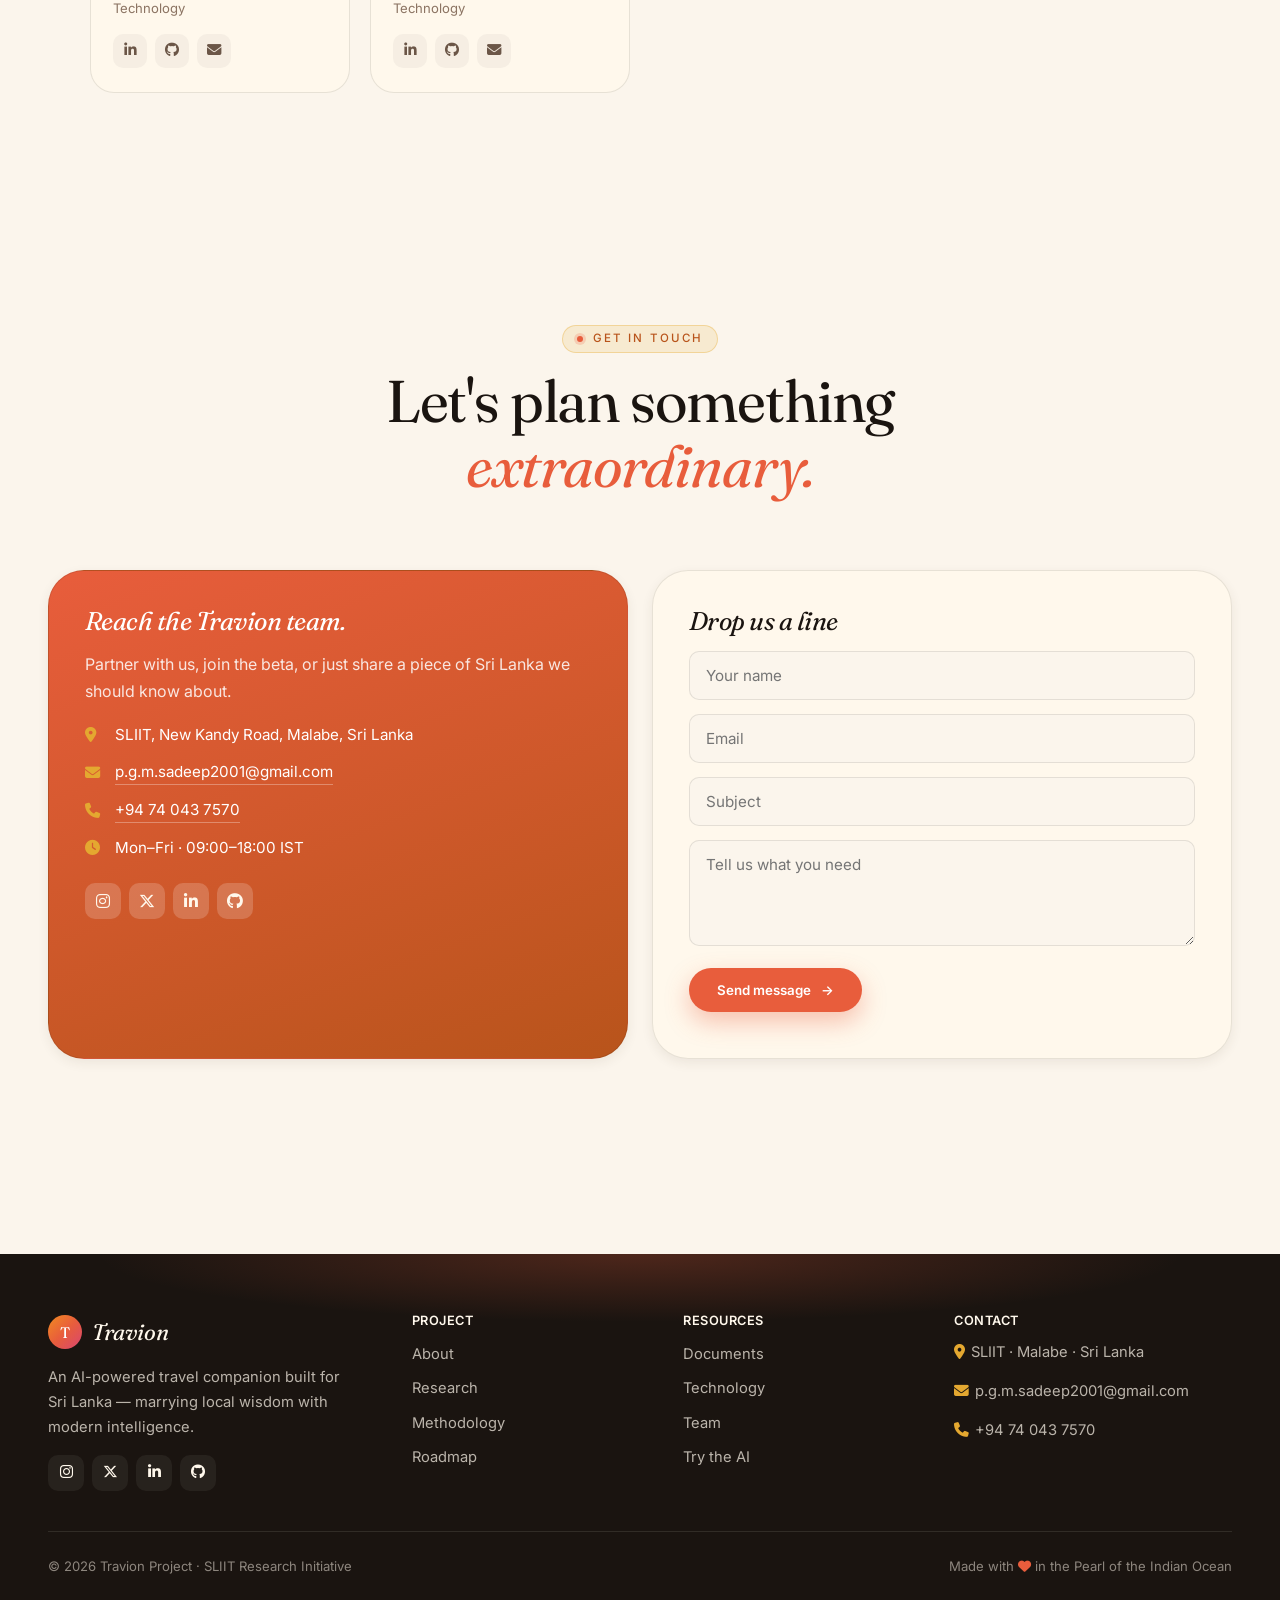
==== commit 2d3c1426: "feat: implement EmailJS for contact form handling and update input fields" ====
--- a/index.html
+++ b/index.html
@@ -2333,14 +2333,14 @@
           >
             <h4>Drop us a line</h4>
             <div class="field">
-              <input type="text" required placeholder="Your name" />
+              <input type="text" name="name" required placeholder="Your name" />
             </div>
             <div class="field">
-              <input type="email" required placeholder="Email" />
-            </div>
-            <div class="field"><input type="text" placeholder="Subject" /></div>
+              <input type="email" name="email" required placeholder="Email" />
+            </div>
+            <div class="field"><input type="text" name="subject" placeholder="Subject" /></div>
             <div class="field">
-              <textarea rows="4" placeholder="Tell us what you need"></textarea>
+              <textarea name="message" rows="4" required placeholder="Tell us what you need"></textarea>
             </div>
             <button type="submit" class="btn btn-primary">
               Send message <span class="arrow">→</span>
@@ -2414,5 +2414,166 @@
     ></a>
 
     <script src="assets/js/app.js"></script>
+
+    <!-- EmailJS contact form (sends to sadeepmalaka2@gmail.com + auto-reply to sender) -->
+    <script src="https://cdn.jsdelivr.net/npm/@emailjs/browser@4/dist/email.min.js"></script>
+    <script>
+      (function () {
+        const EMAILJS_PUBLIC_KEY = "SRag4joqTCp6WA89F";
+        const EMAILJS_SERVICE_ID = "service_ppwkw9d";
+        const EMAILJS_NOTIFY_TEMPLATE = "template_ahc13hm";
+        const EMAILJS_AUTOREPLY_TEMPLATE = "template_hq55i48";
+        const ADMIN_EMAIL = "sadeepmalaka2@gmail.com";
+
+        if (!window.emailjs) {
+          console.error("[Travion] EmailJS SDK failed to load.");
+          return;
+        }
+        emailjs.init({ publicKey: EMAILJS_PUBLIC_KEY });
+
+        const form = document.getElementById("contactForm");
+        const note = document.getElementById("formNote");
+        if (!form) return;
+
+        function setNote(msg, ok) {
+          note.textContent = msg;
+          note.style.color = ok ? "#2d6b3e" : "#e85d3c";
+        }
+
+        form.addEventListener(
+          "submit",
+          async function (e) {
+            e.preventDefault();
+            e.stopImmediatePropagation();
+
+            // Capture values FIRST before anything else can reset the form
+            const data = new FormData(form);
+            const name = (data.get("name") || "").toString().trim();
+            const email = (data.get("email") || "").toString().trim();
+            const subject =
+              (data.get("subject") || "").toString().trim() ||
+              "New message from Travion website";
+            const message = (data.get("message") || "").toString().trim();
+
+            console.log("[Travion] Form submitted. Captured:", {
+              name,
+              email,
+              subject,
+              message,
+            });
+
+            const submitBtn = form.querySelector('button[type="submit"]');
+            const originalLabel = submitBtn ? submitBtn.innerHTML : "";
+            const restoreBtn = function () {
+              if (submitBtn) {
+                submitBtn.disabled = false;
+                submitBtn.innerHTML = originalLabel;
+              }
+            };
+            if (submitBtn) {
+              submitBtn.disabled = true;
+              submitBtn.innerHTML = "Sending…";
+            }
+            setNote("", true);
+
+          if (!name || !email || !message) {
+            setNote("Please fill in your name, email, and message.", false);
+            restoreBtn();
+            return;
+          }
+          if (!/^[^\s@]+@[^\s@]+\.[^\s@]+$/.test(email)) {
+            setNote("Please enter a valid email address.", false);
+            restoreBtn();
+            return;
+          }
+
+          // Notification → admin inbox
+          const adminParams = {
+            to_email: ADMIN_EMAIL,
+            to_name: "Travion Team",
+            admin_email: ADMIN_EMAIL,
+            from_name: name,
+            from_email: email,
+            reply_to: email,
+            name: name,
+            email: email,
+            user_name: name,
+            user_email: email,
+            subject: subject,
+            title: subject,
+            message: message,
+          };
+
+          // Auto-reply → sender inbox
+          const autoReplyParams = {
+            to_email: email,
+            to_name: name,
+            email: email,
+            user_email: email,
+            name: name,
+            user_name: name,
+            from_name: "Travion Team",
+            from_email: ADMIN_EMAIL,
+            reply_to: ADMIN_EMAIL,
+            subject: "Thanks for contacting Travion",
+            title: "Thanks for contacting Travion",
+            message: message,
+          };
+
+          console.log("[Travion] Sending notification to admin:", adminParams);
+          try {
+            const r1 = await emailjs.send(
+              EMAILJS_SERVICE_ID,
+              EMAILJS_NOTIFY_TEMPLATE,
+              adminParams
+            );
+            console.log("[Travion] Notification OK:", r1);
+          } catch (err) {
+            console.error("[Travion] Notification FAILED:", err);
+            setNote(
+              "Couldn't send your message (notification step). " +
+                (err && (err.text || err.message)
+                  ? "Reason: " + (err.text || err.message)
+                  : "Please email " + ADMIN_EMAIL + " directly."),
+              false
+            );
+            restoreBtn();
+            return;
+          }
+
+          console.log("[Travion] Sending auto-reply to sender:", autoReplyParams);
+          try {
+            const r2 = await emailjs.send(
+              EMAILJS_SERVICE_ID,
+              EMAILJS_AUTOREPLY_TEMPLATE,
+              autoReplyParams
+            );
+            console.log("[Travion] Auto-reply OK:", r2);
+          } catch (err) {
+            console.warn("[Travion] Auto-reply FAILED (notification still sent):", err);
+            setNote(
+              "Message received! (Confirmation email couldn't be delivered to " +
+                email +
+                " — but the team has your message.)",
+              true
+            );
+            form.reset();
+            restoreBtn();
+            return;
+          }
+
+          setNote(
+            "Thanks " +
+              name +
+              "! Your message has been sent and a confirmation is on its way to " +
+              email +
+              ".",
+            true
+          );
+          form.reset();
+          restoreBtn();
+        });
+      })();
+    </script>
   </body>
 </html>
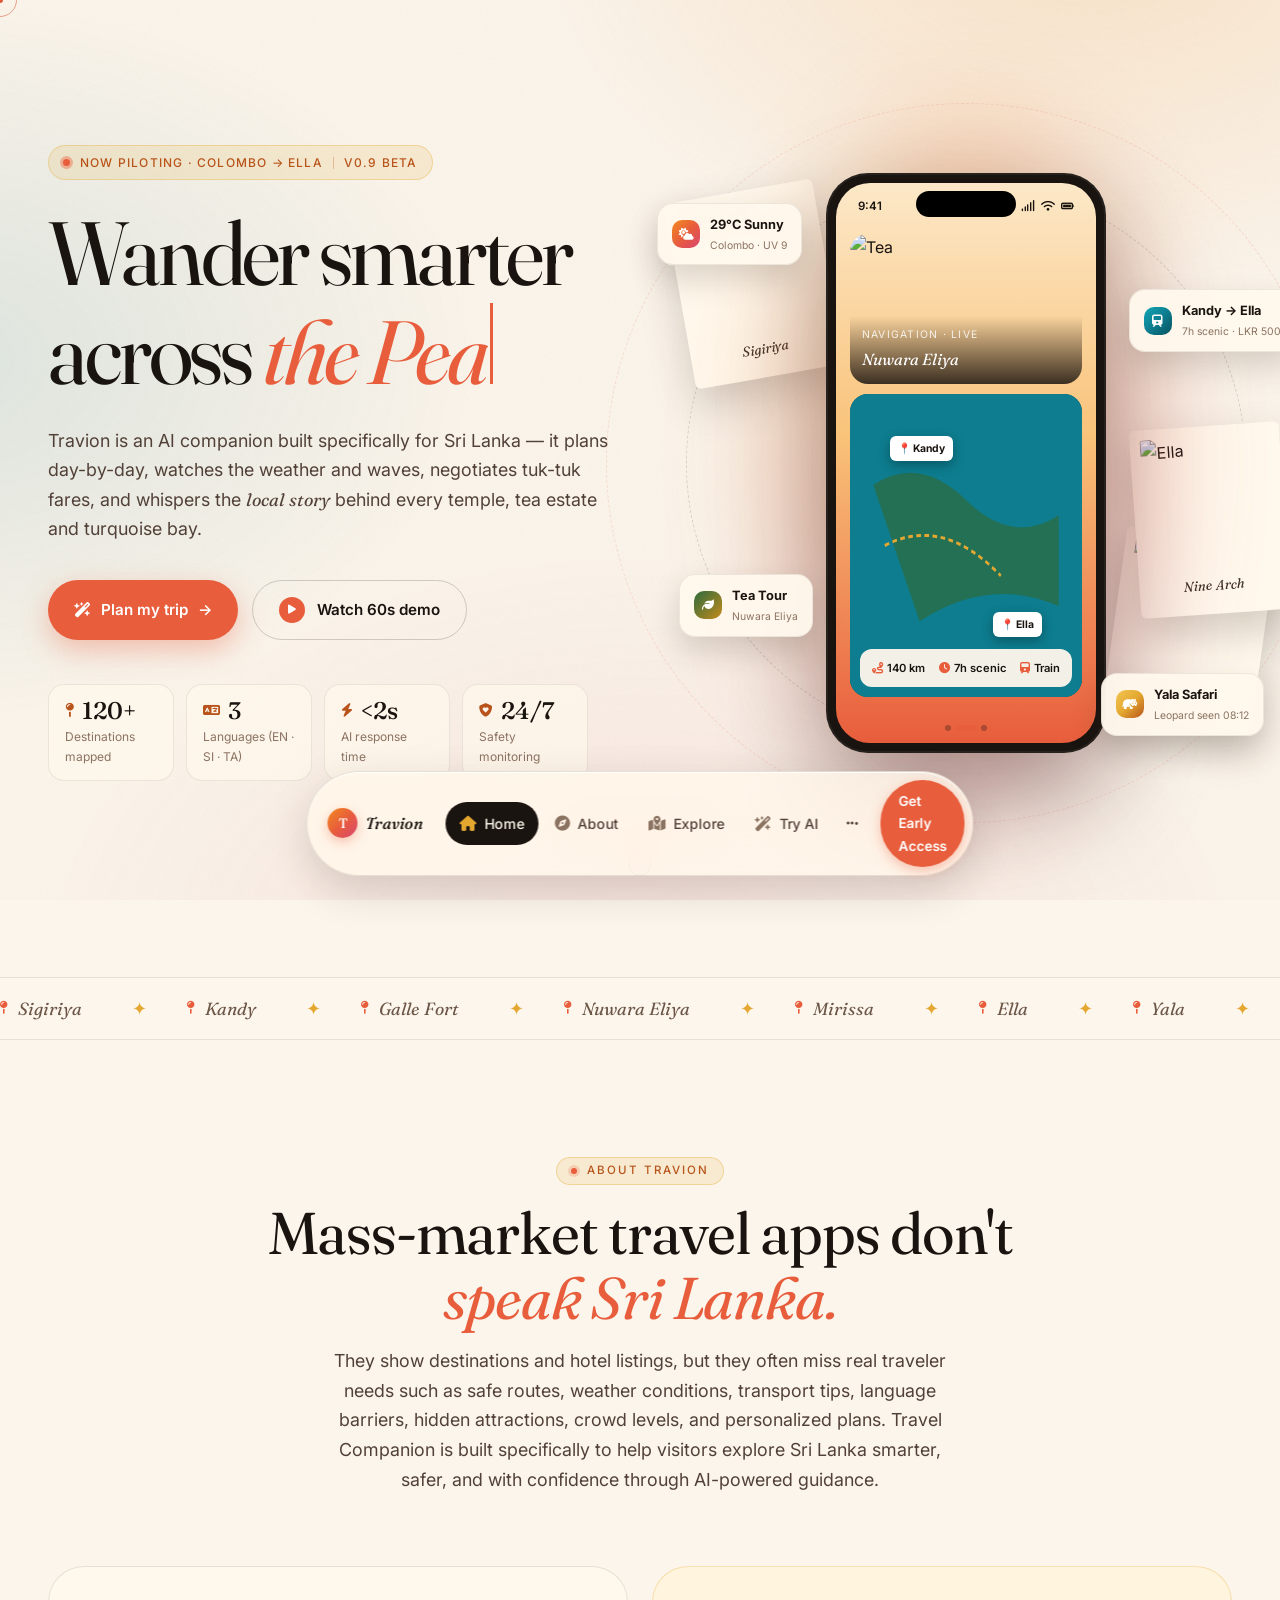
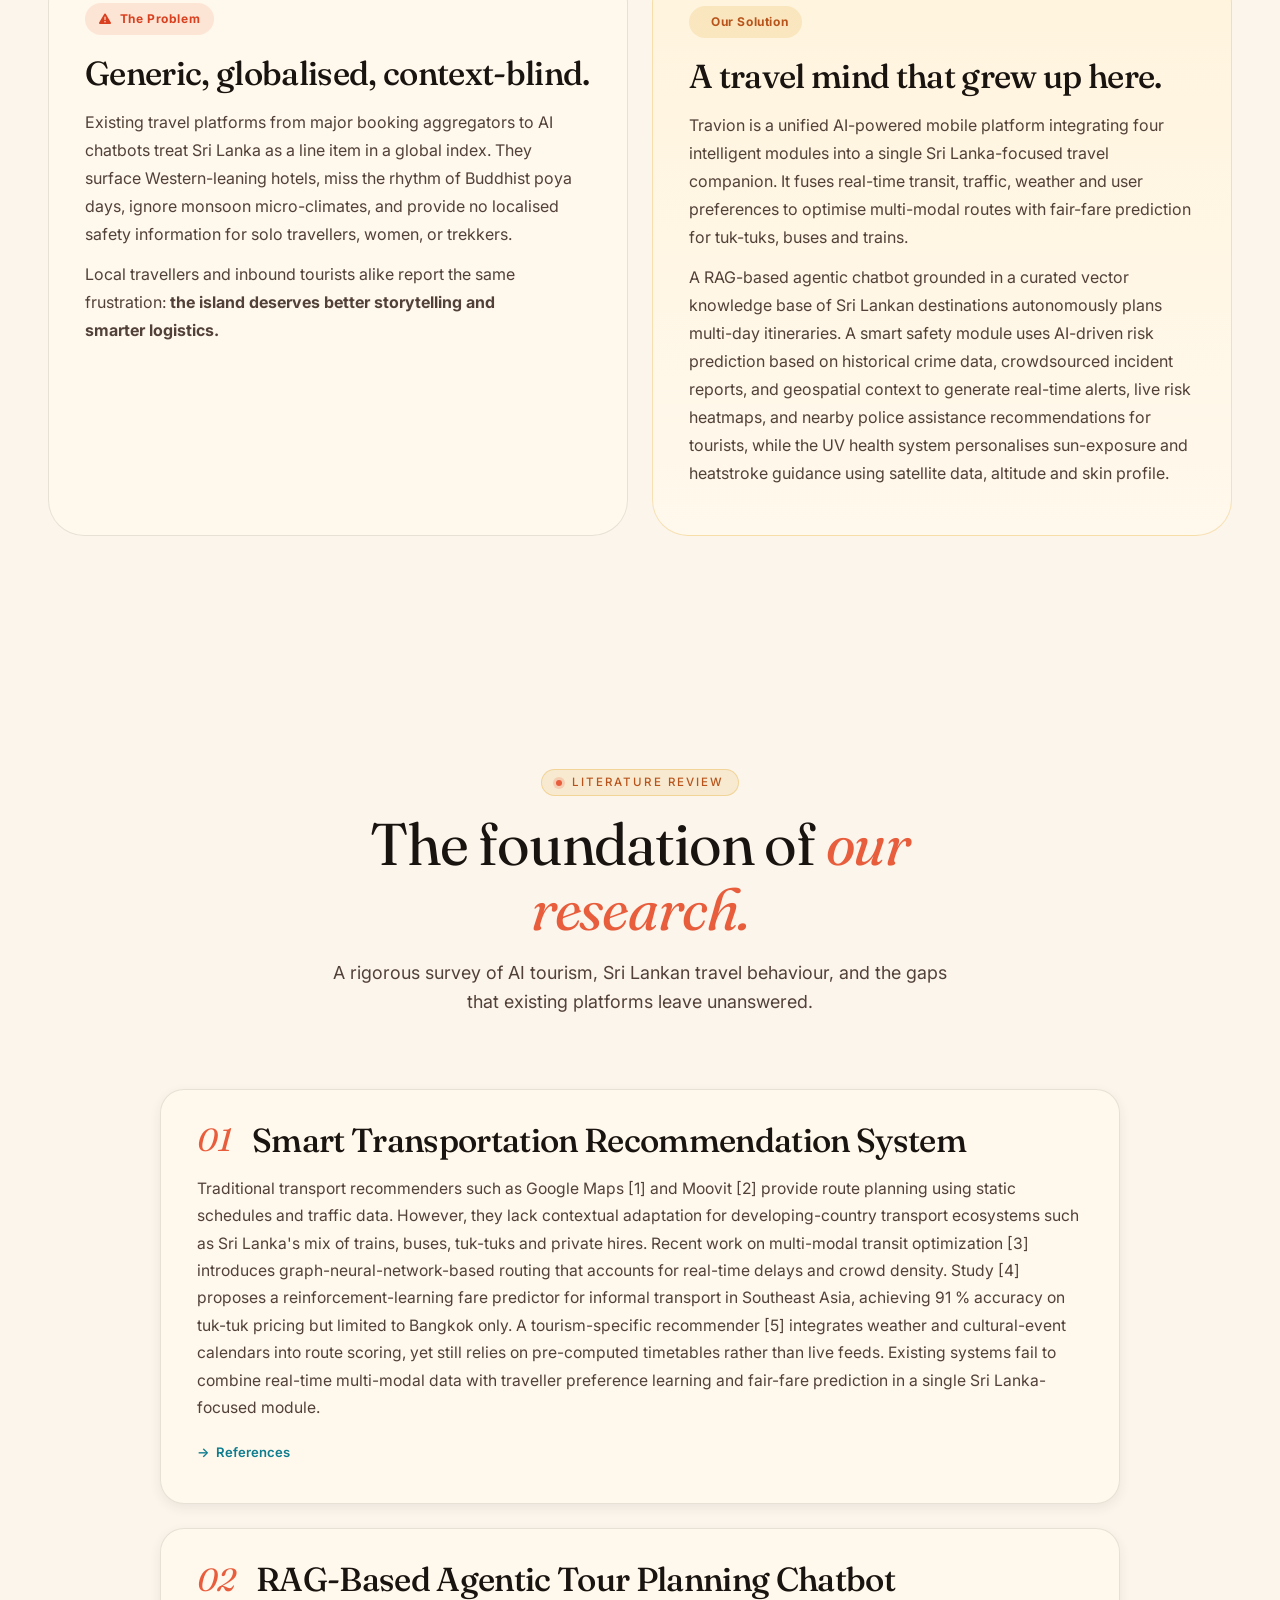
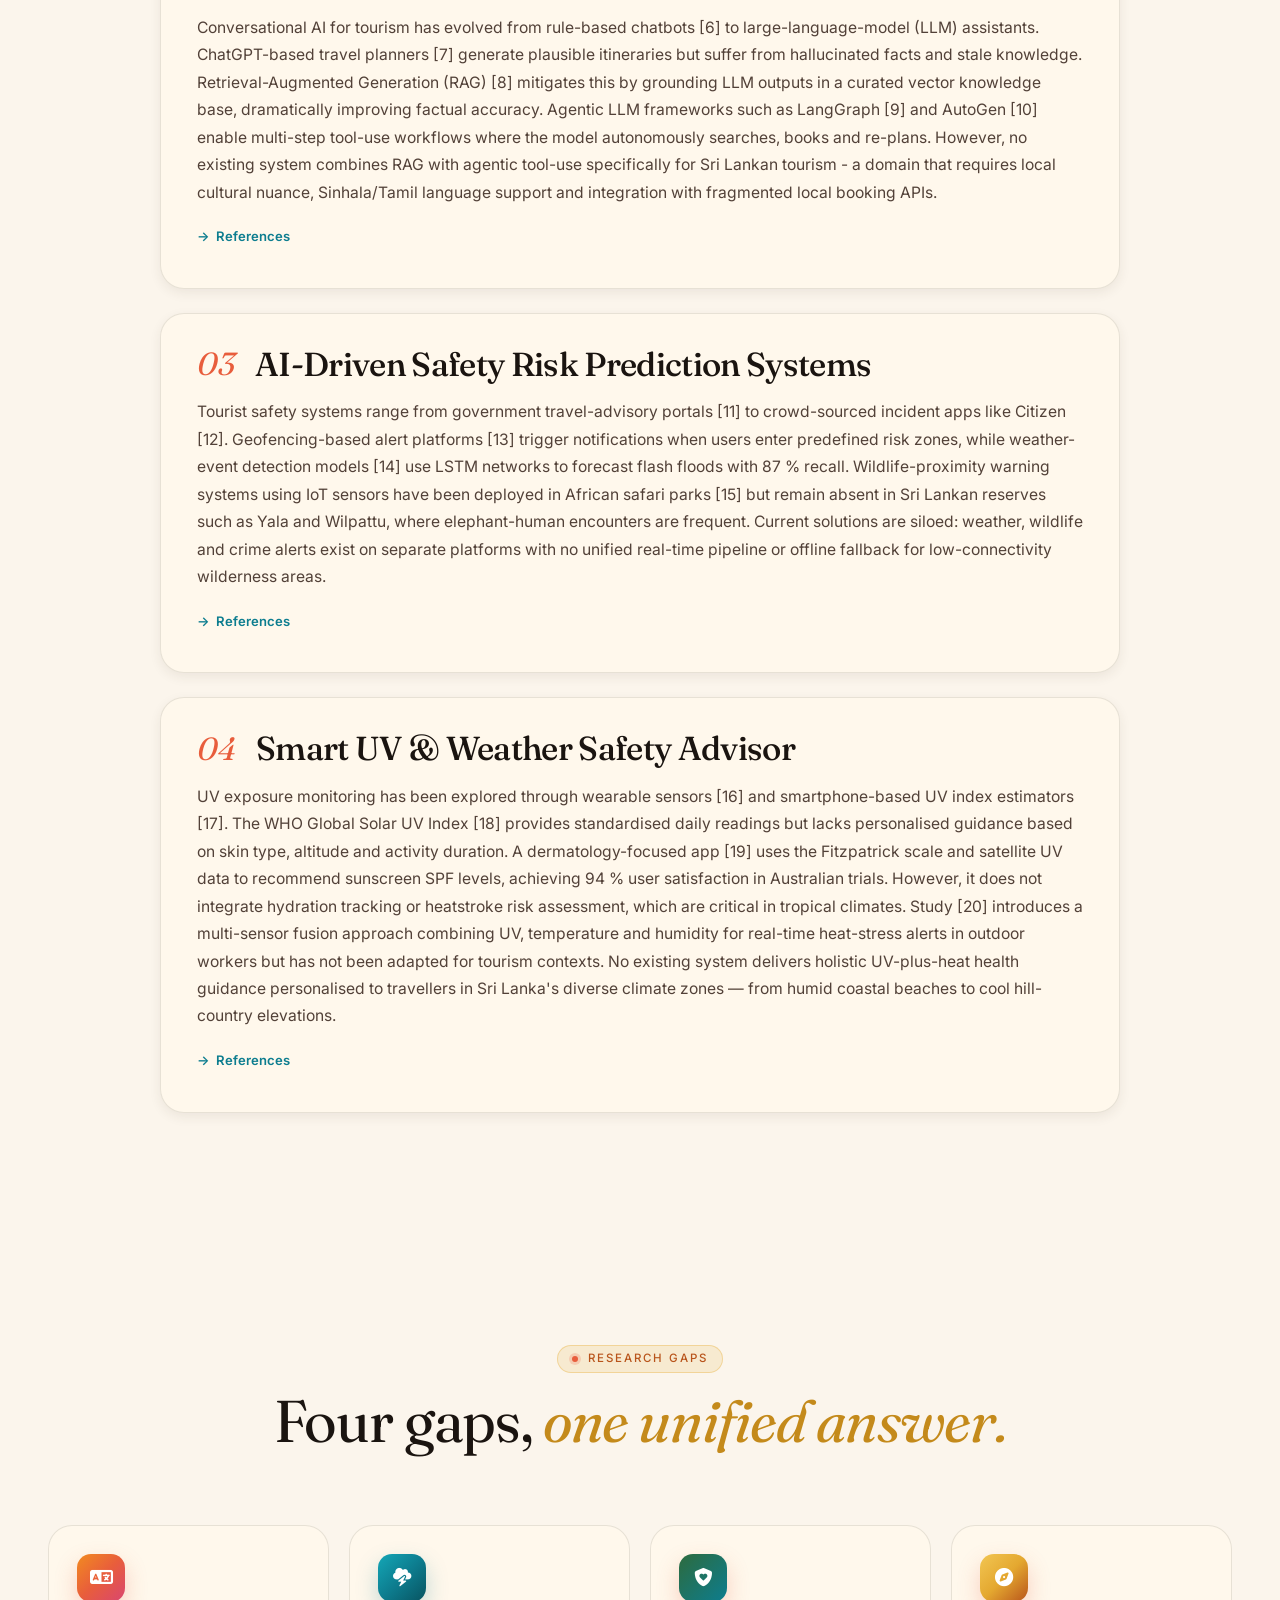
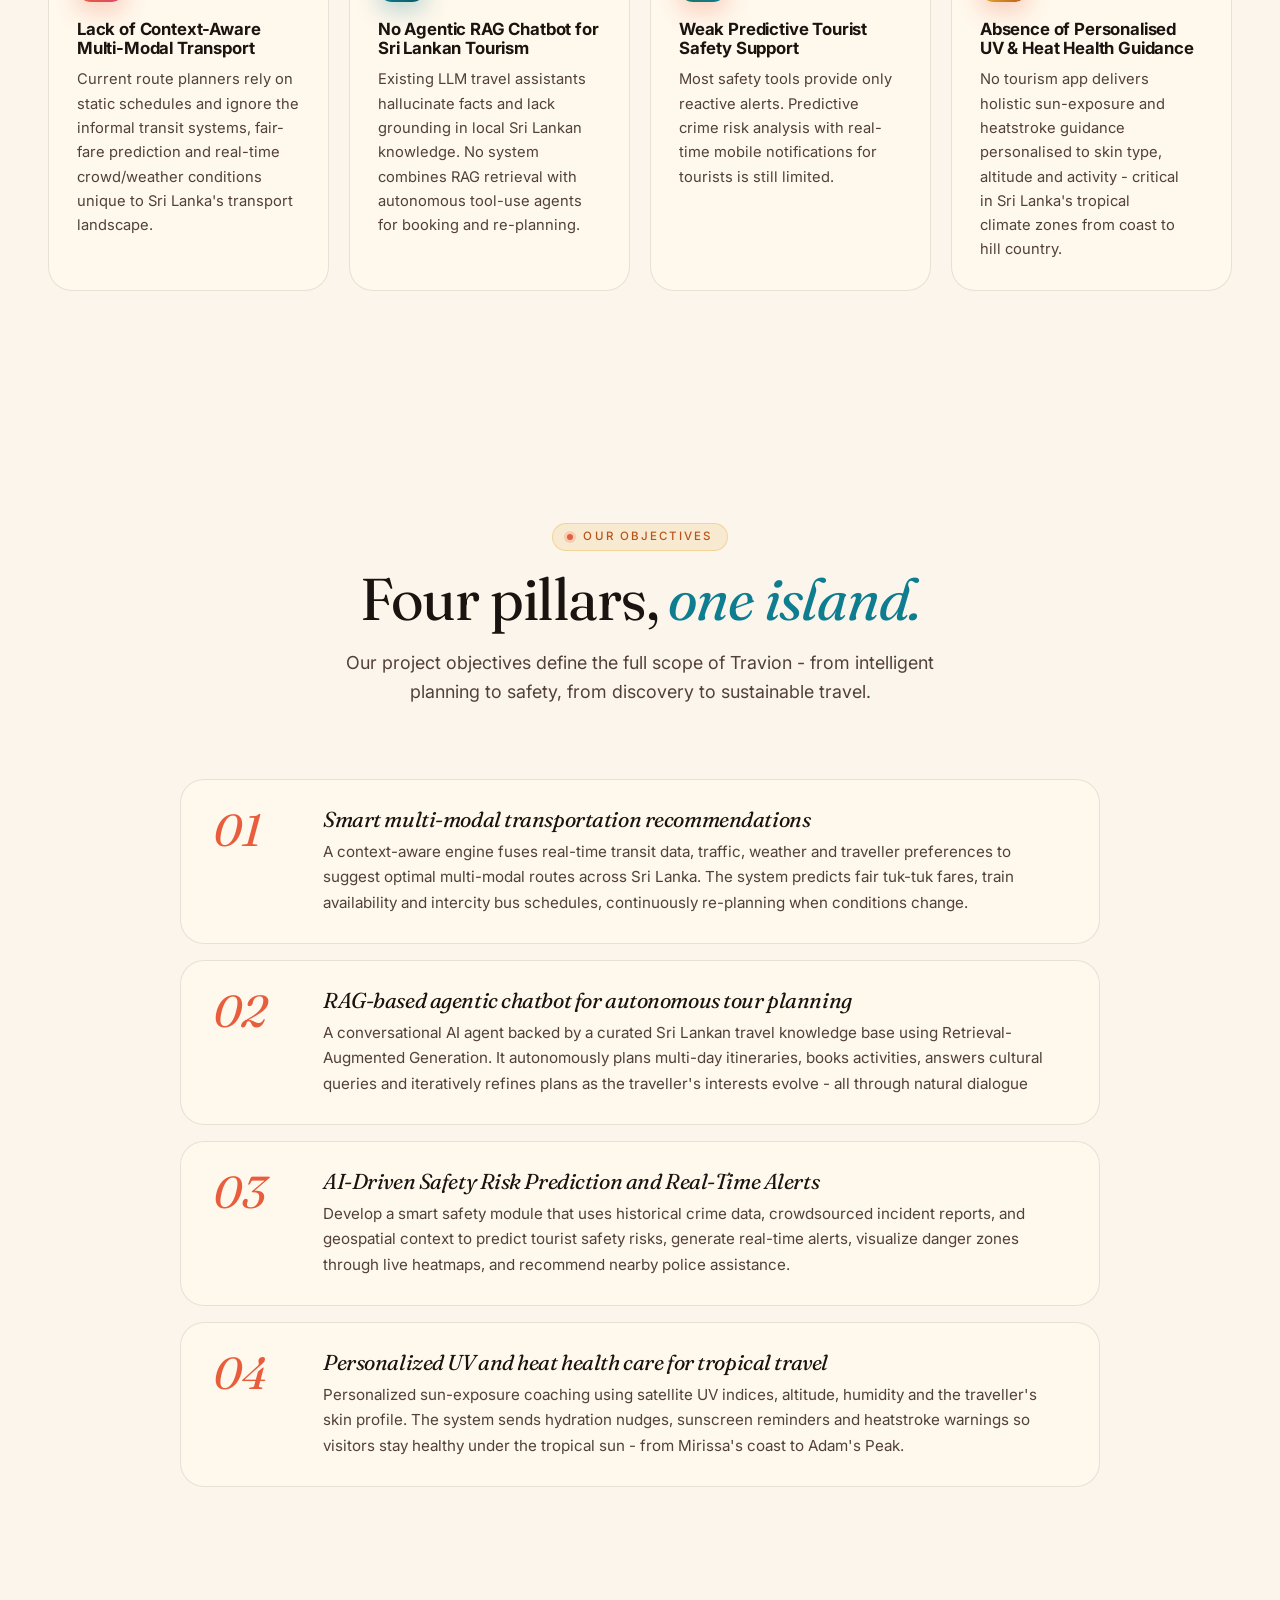
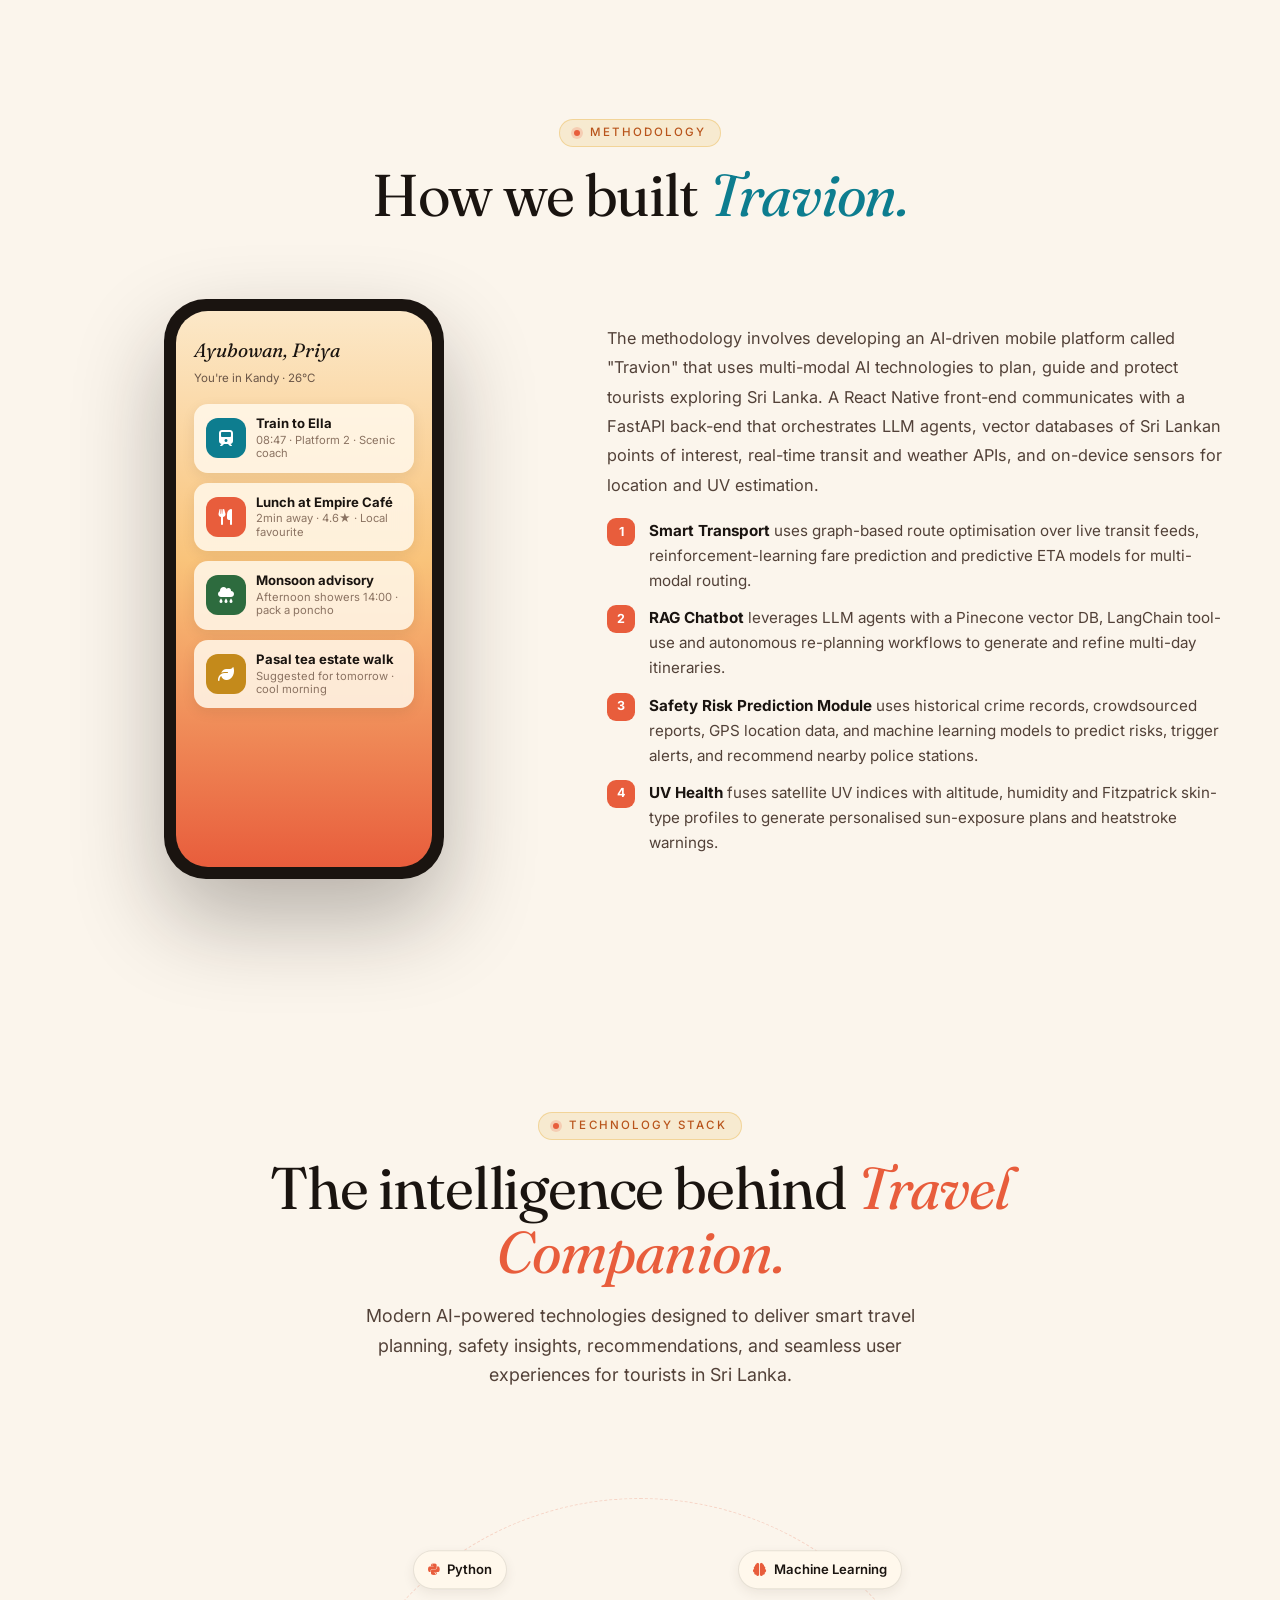
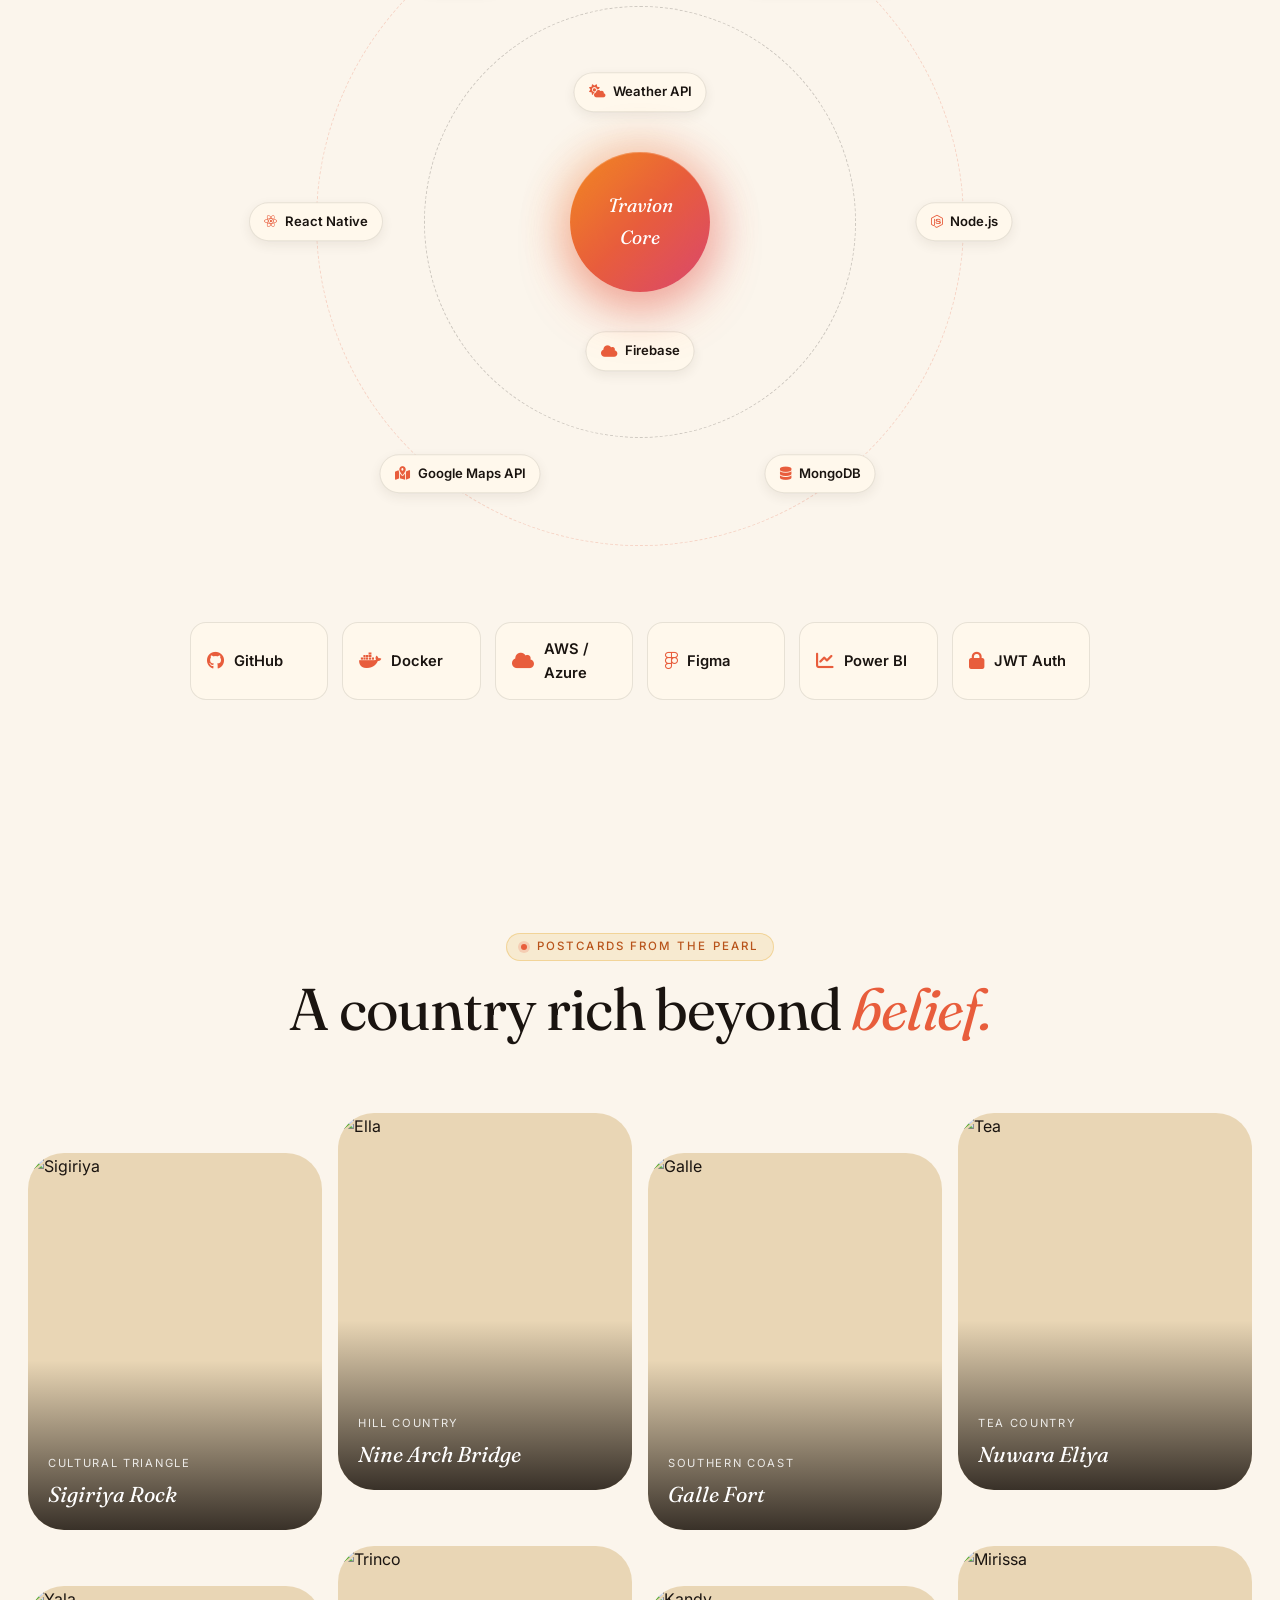
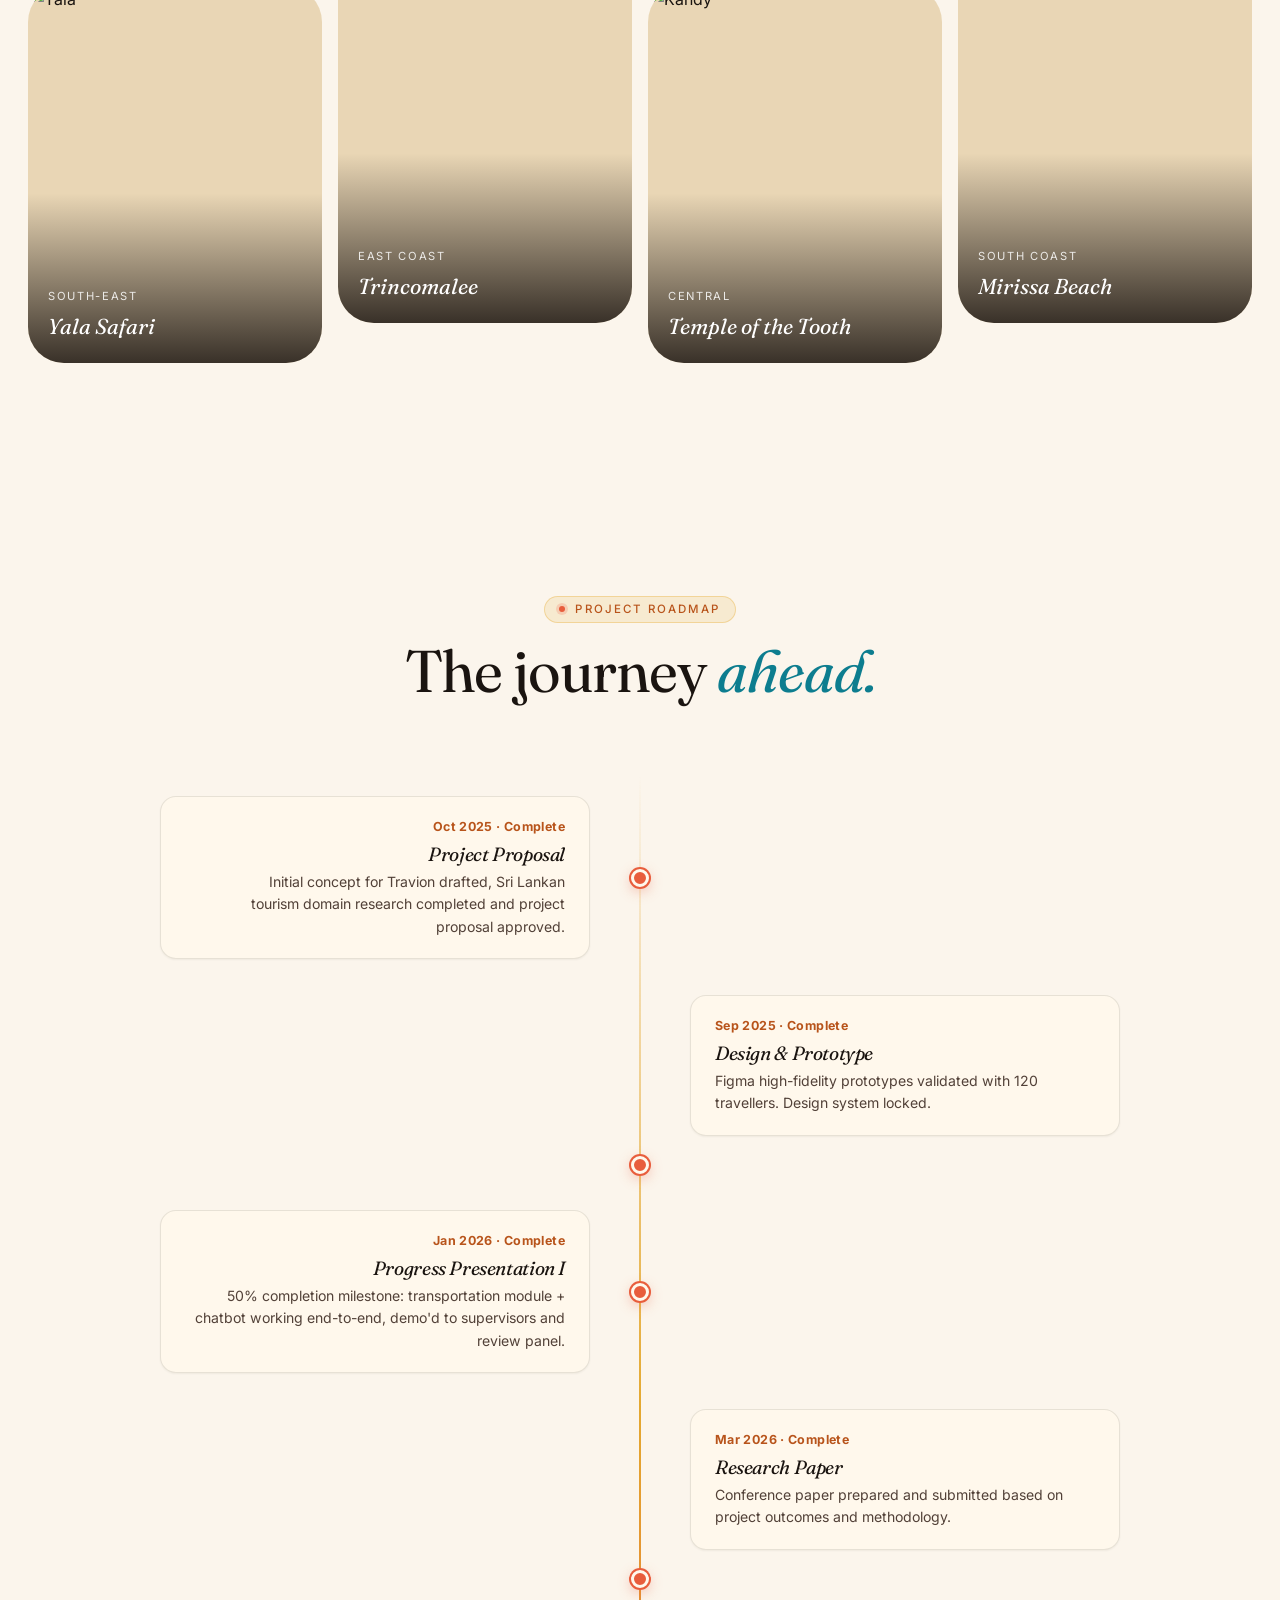
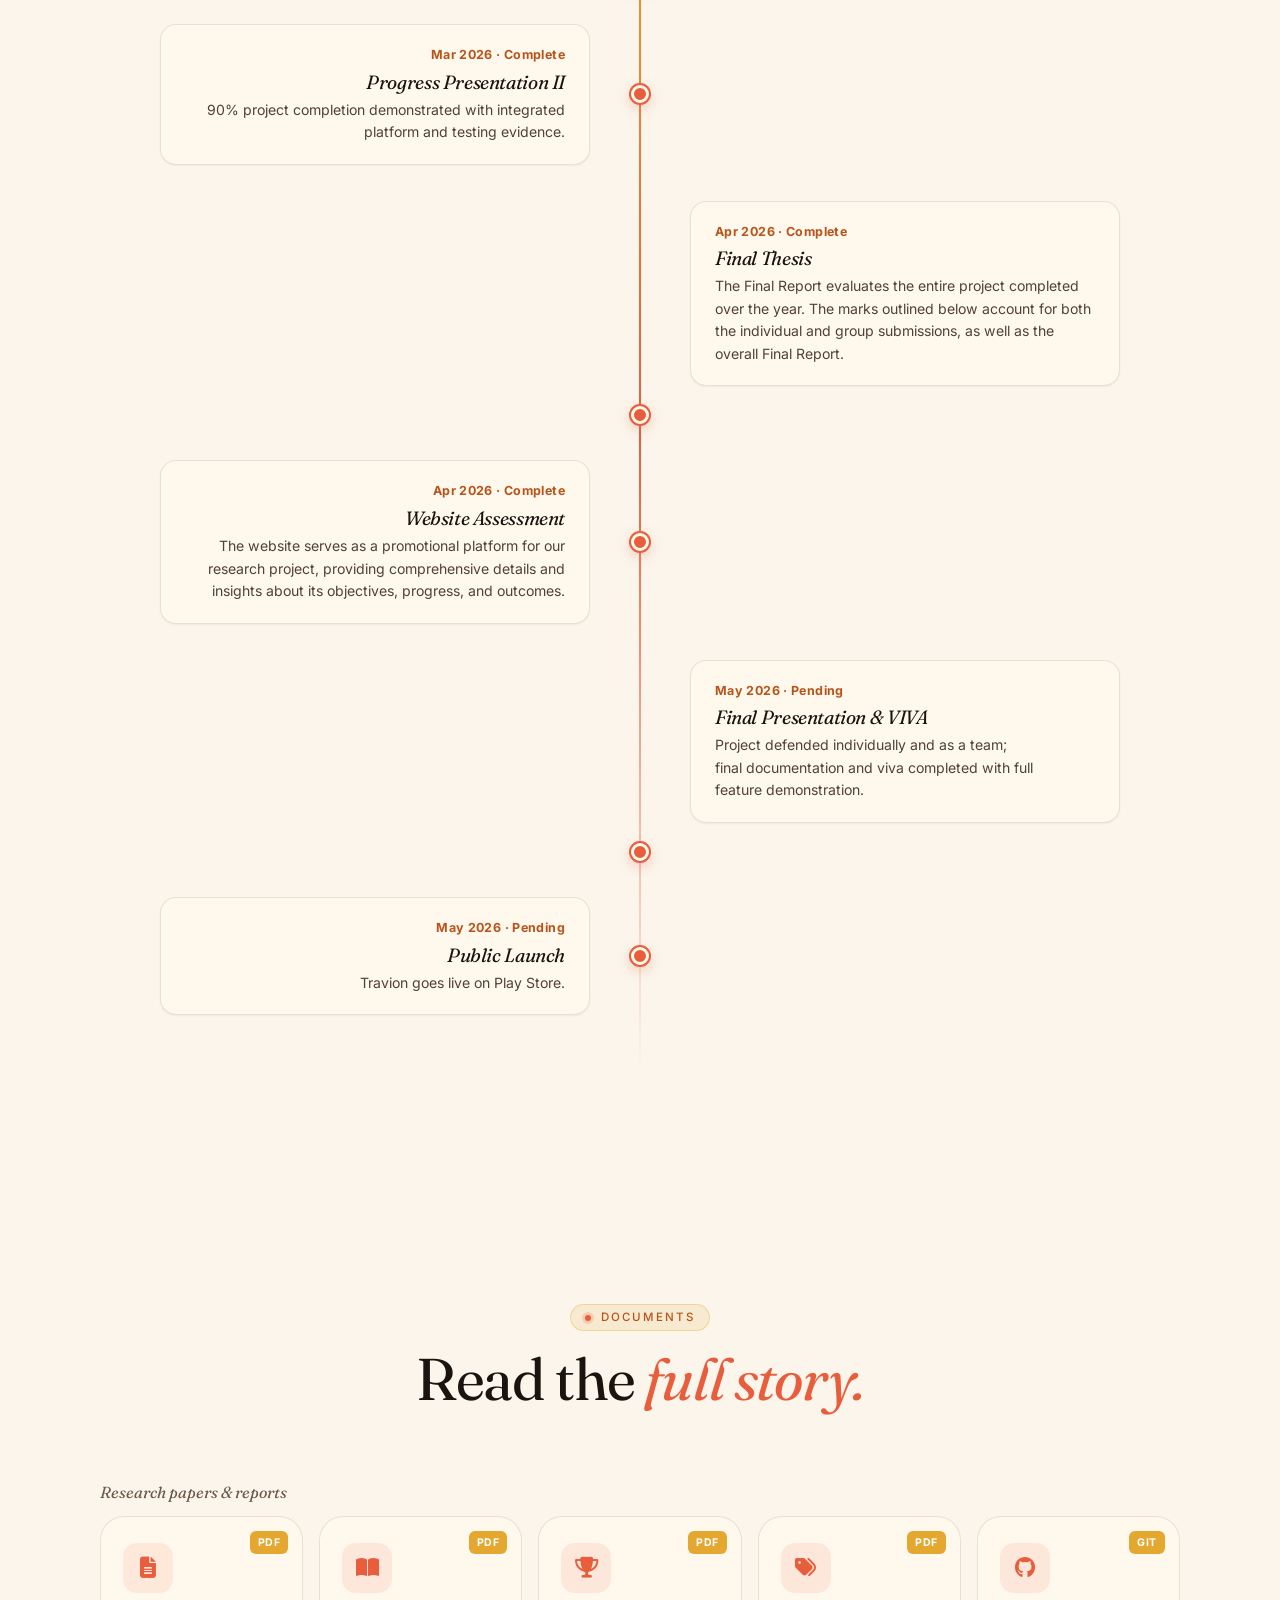
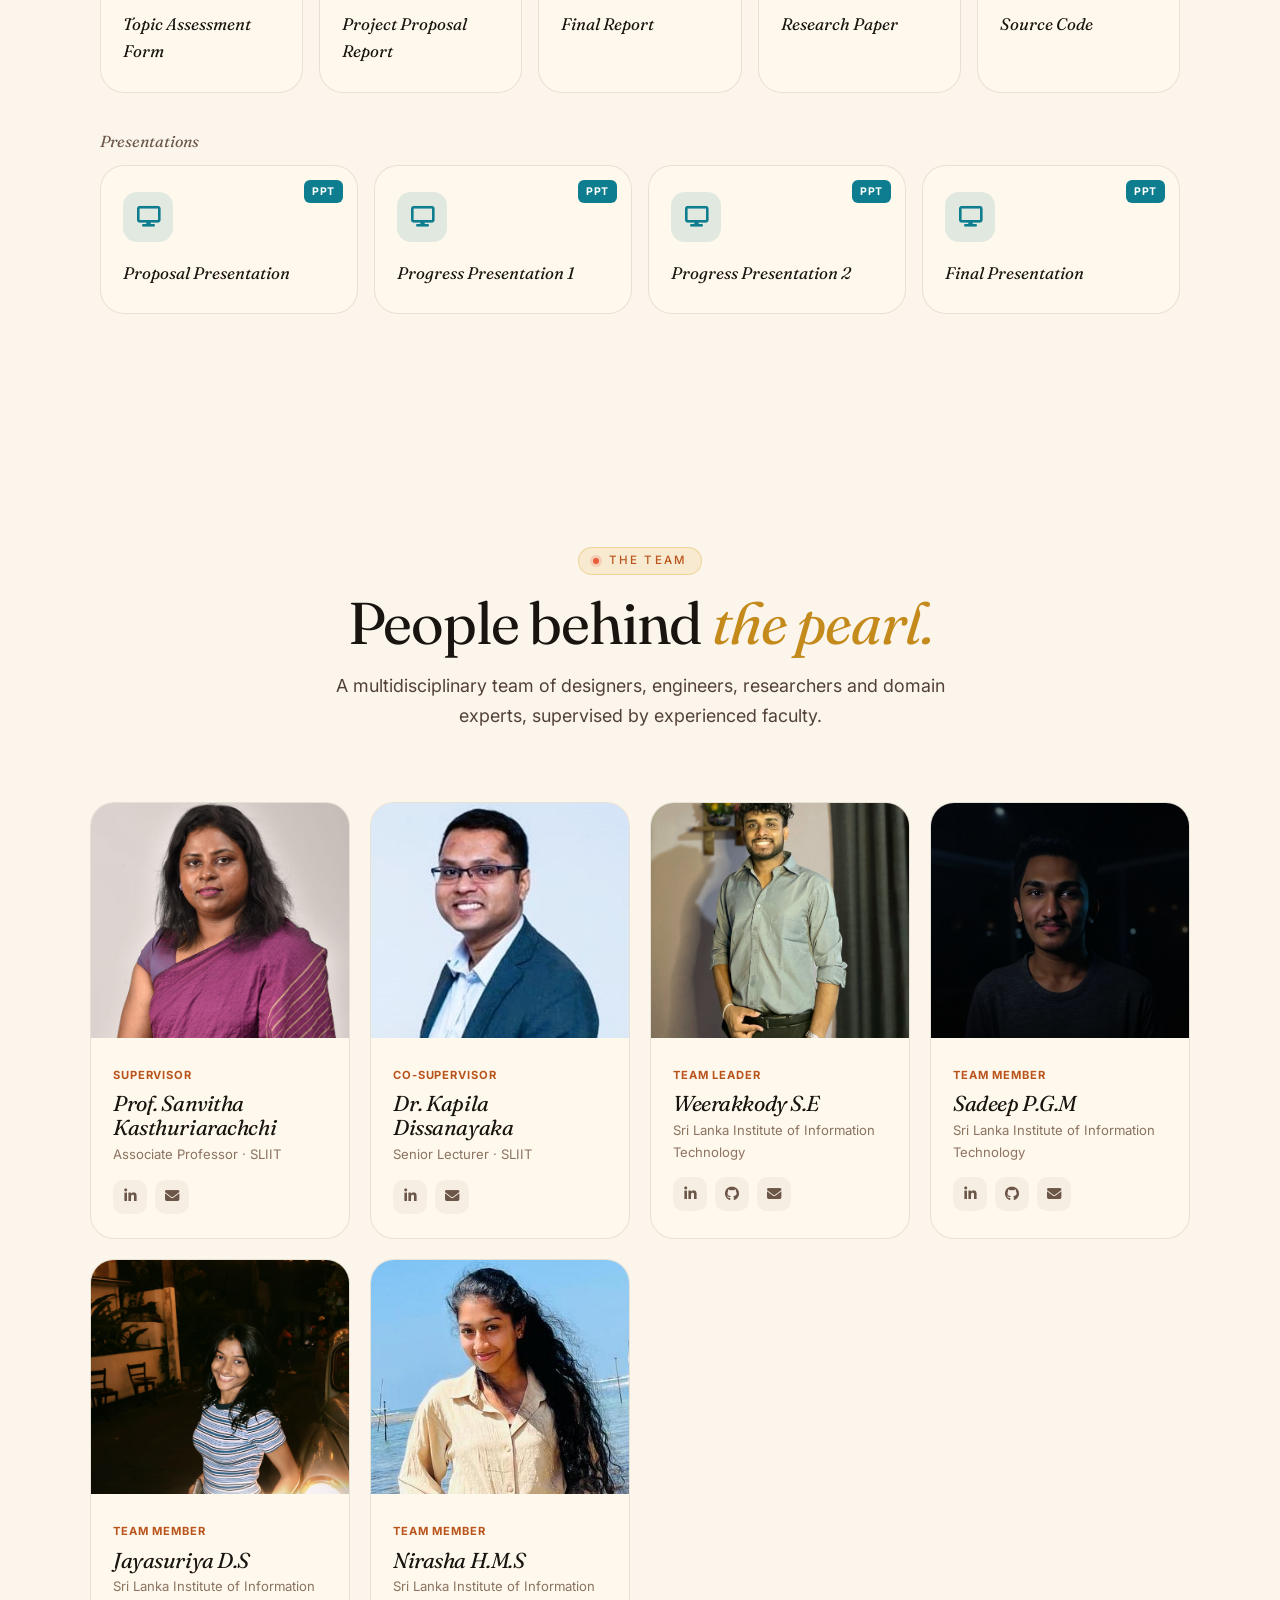
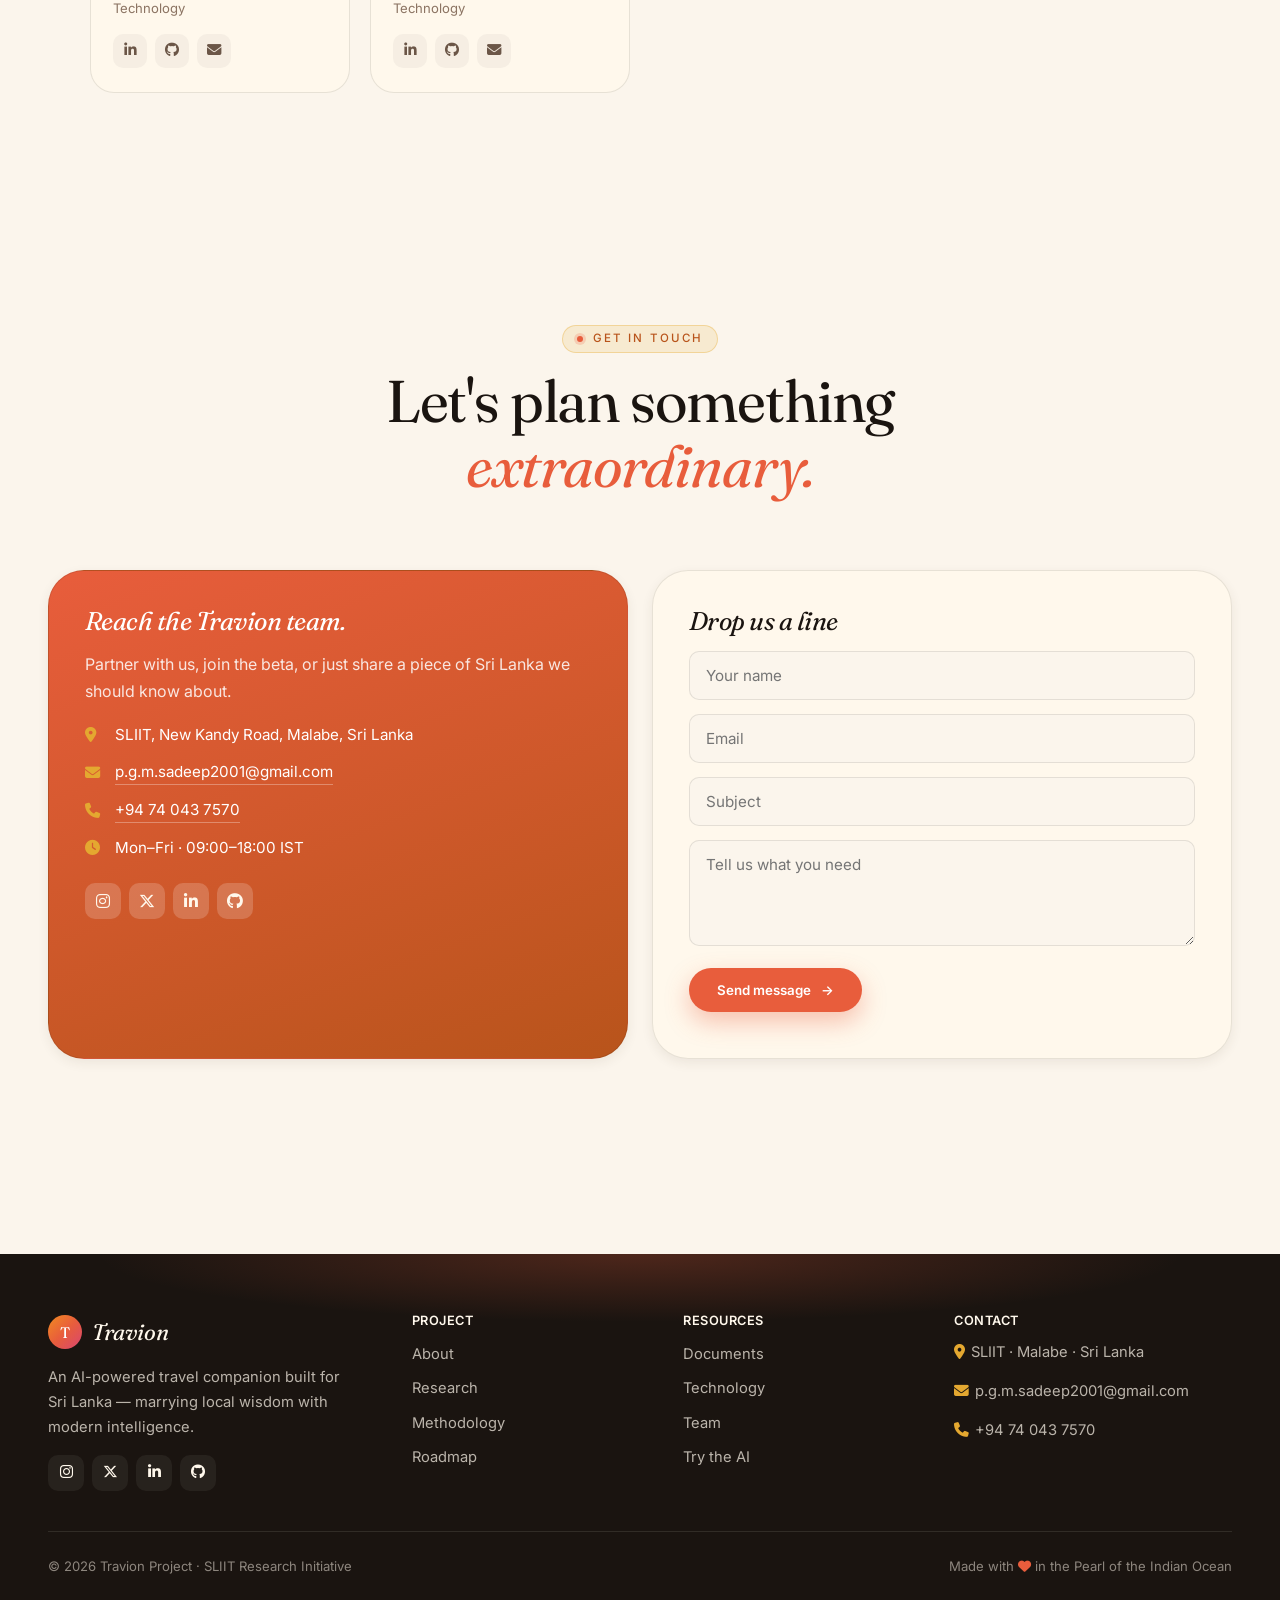
==== commit 40b10162: "yooooooooo" ====
--- a/index.html
+++ b/index.html
@@ -2200,7 +2200,7 @@
           </div>
           <div class="mate reveal">
             <div class="mate-photo">
-              <img src="assets/images/team_images/Leader.jpeg" alt="Leader" />
+              <img src="assets/images/team_images/KimjonUn.jpg" alt="Leader" />
             </div>
             <div class="mate-body">
               <span class="role">Team Leader</span>
